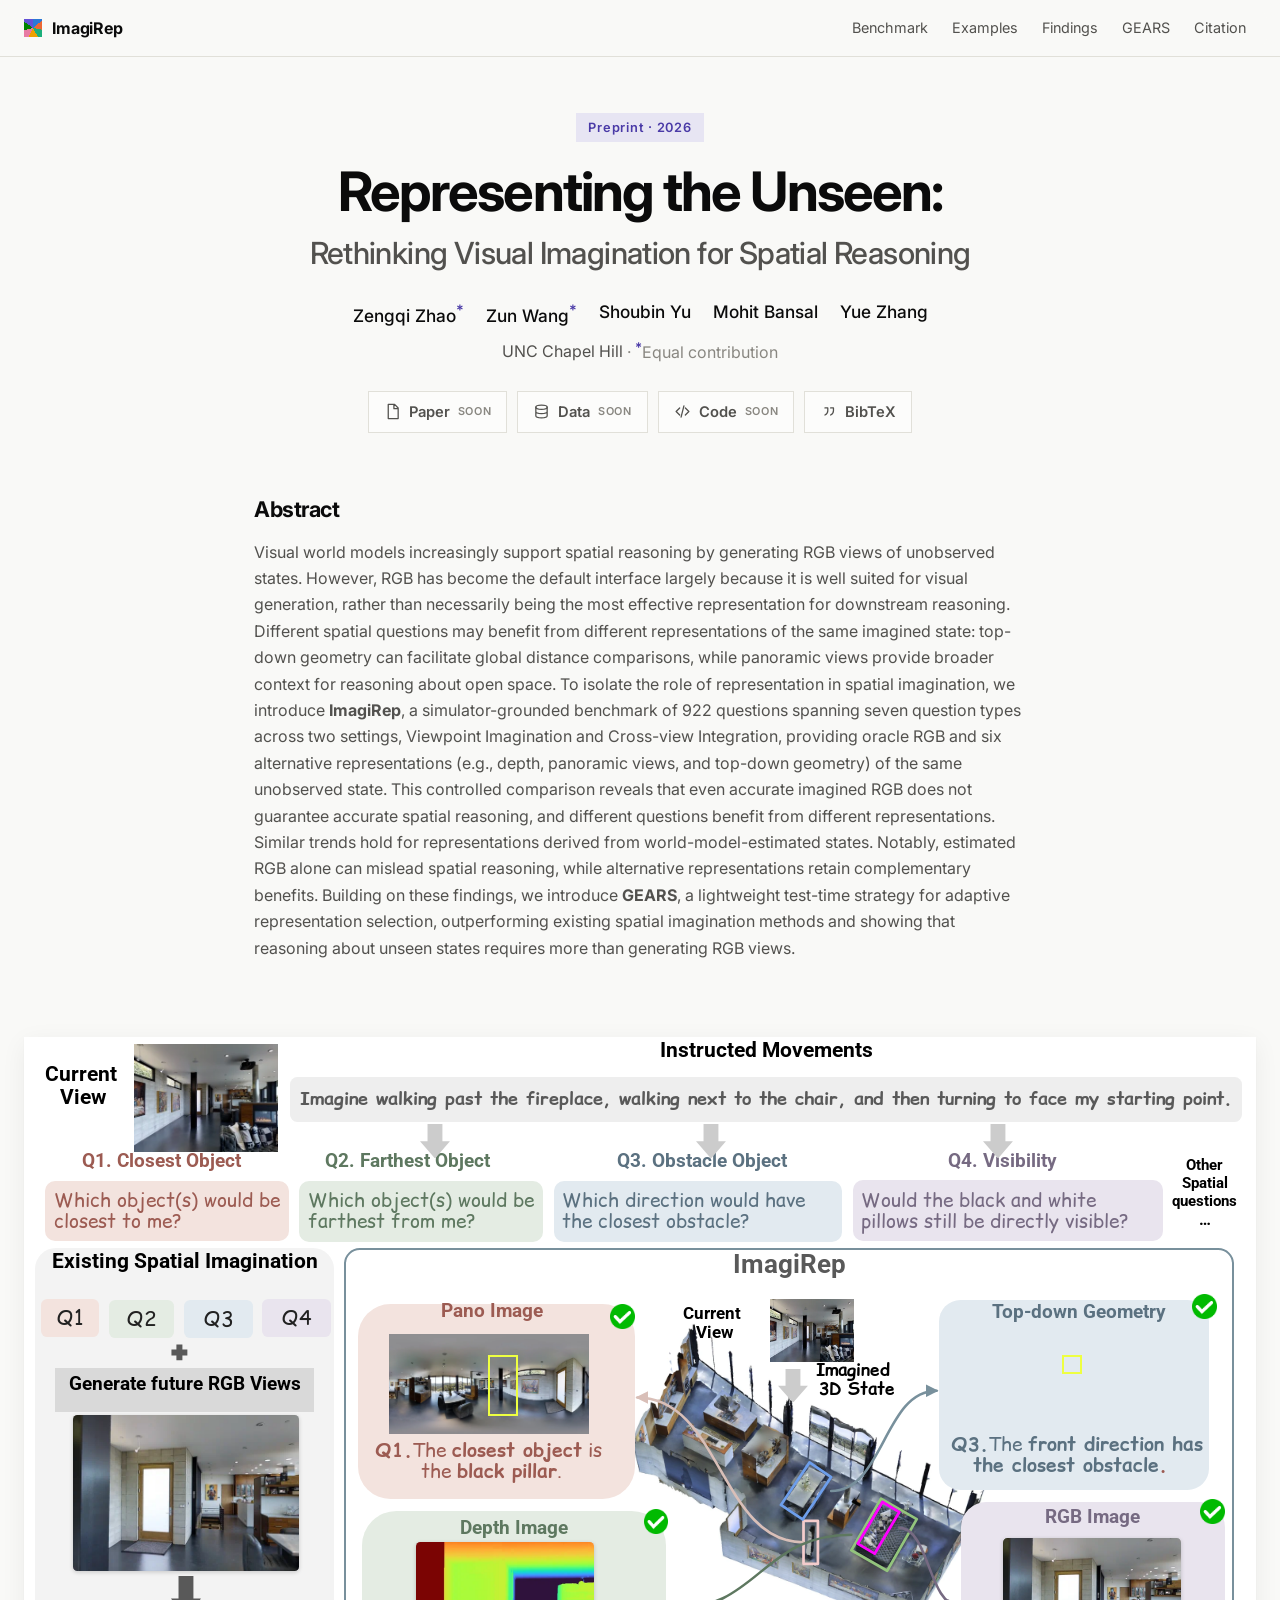
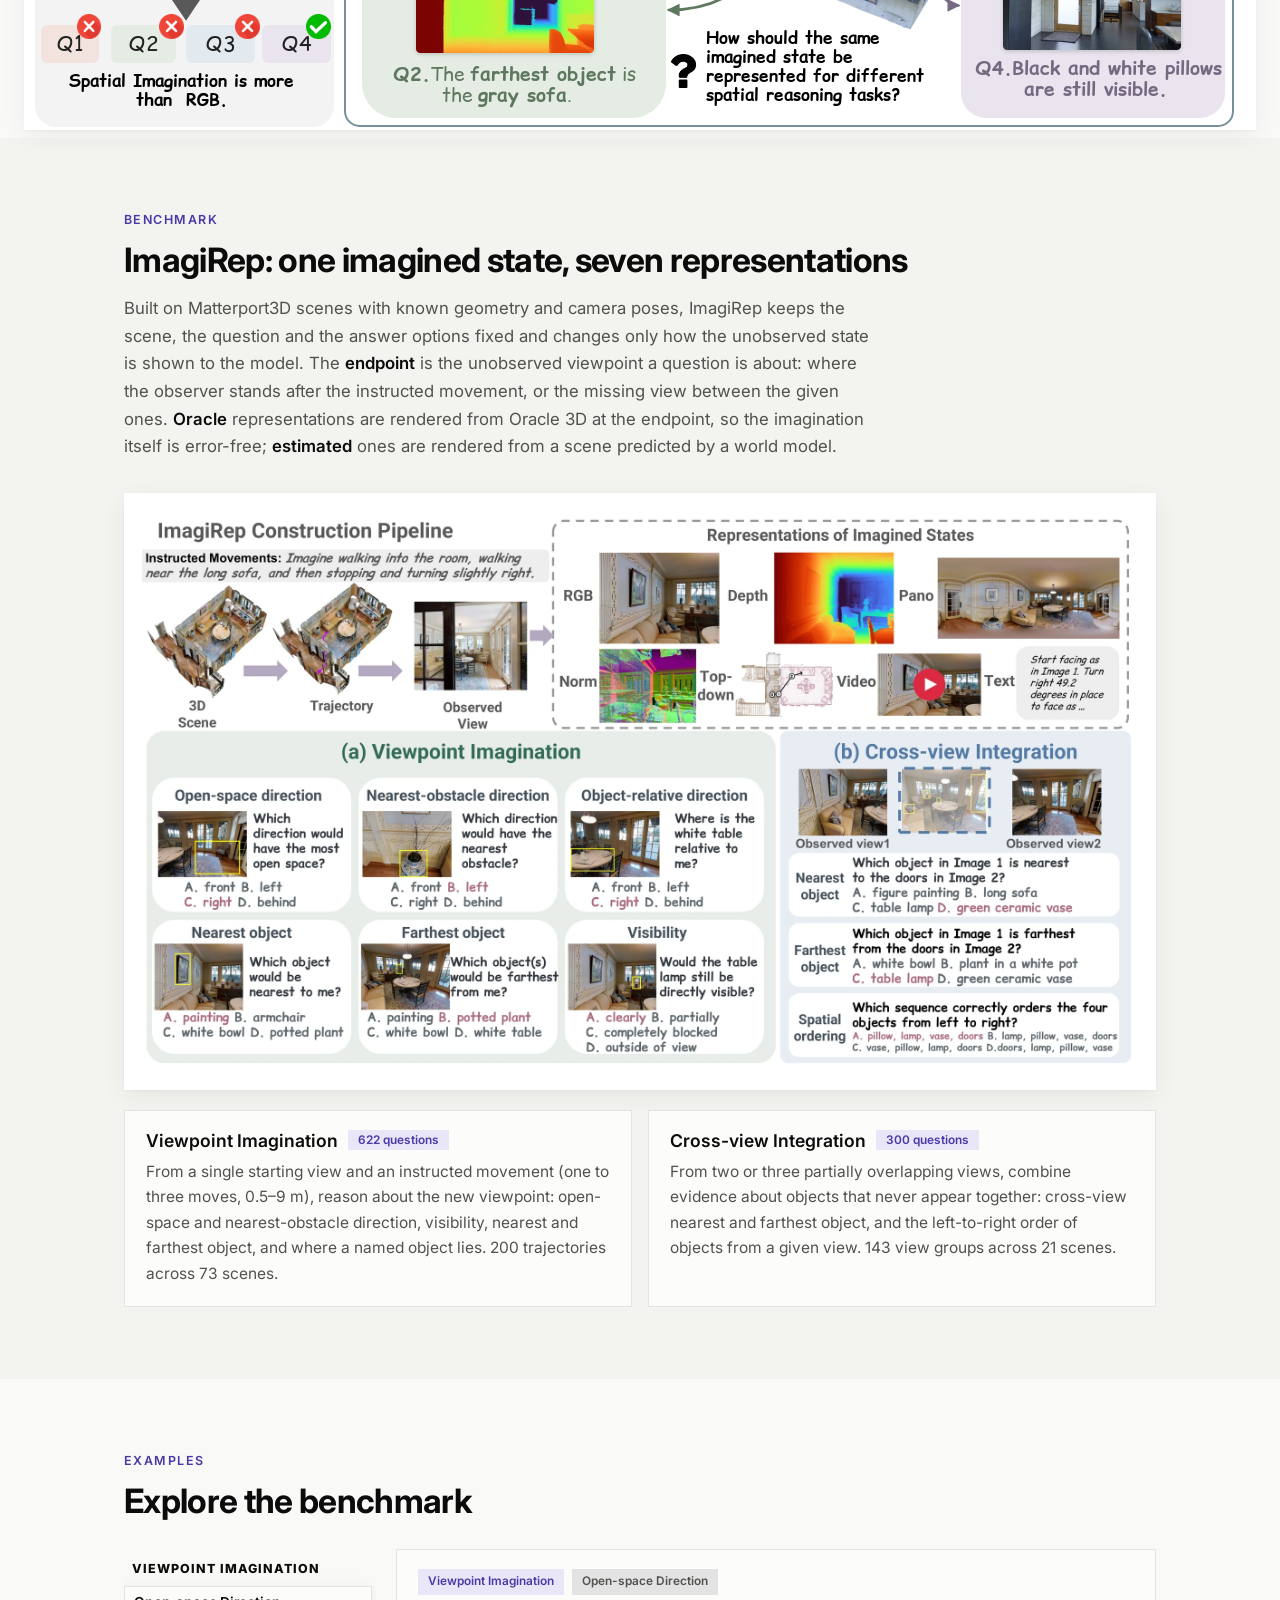
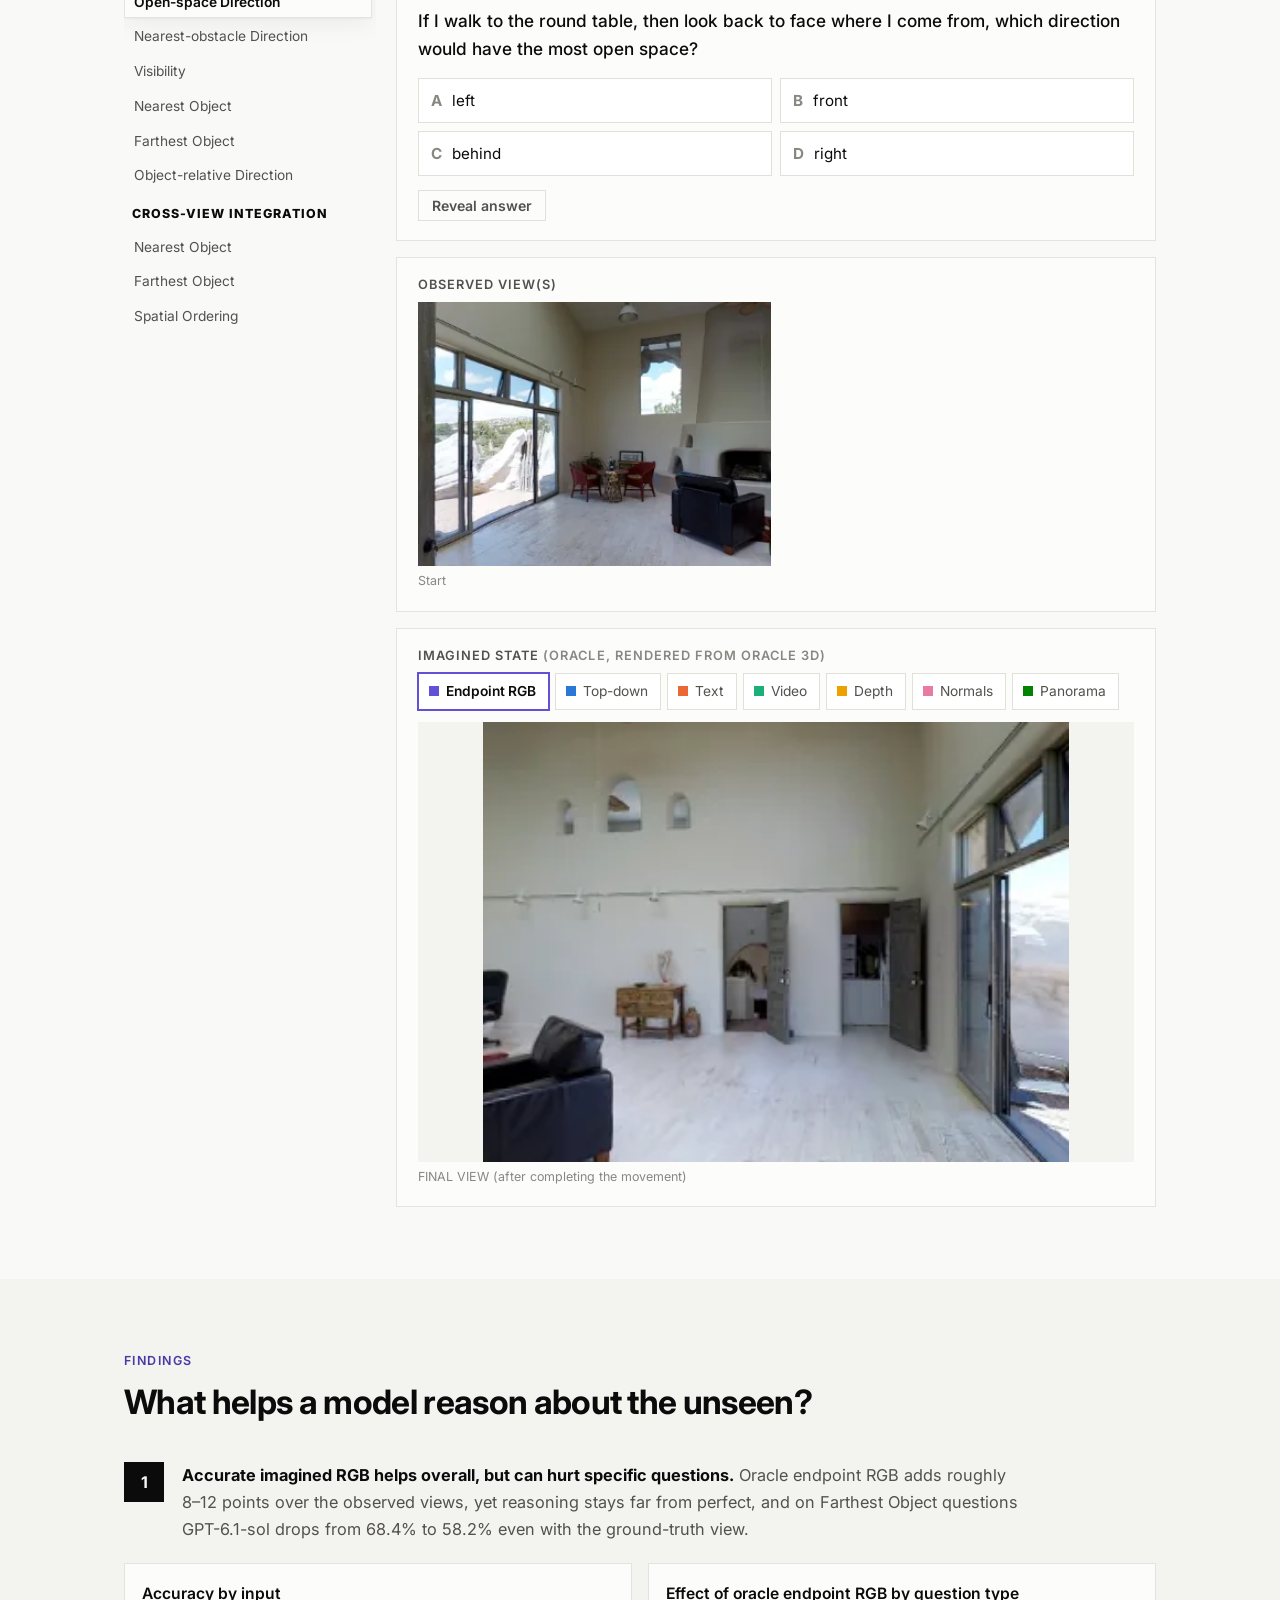
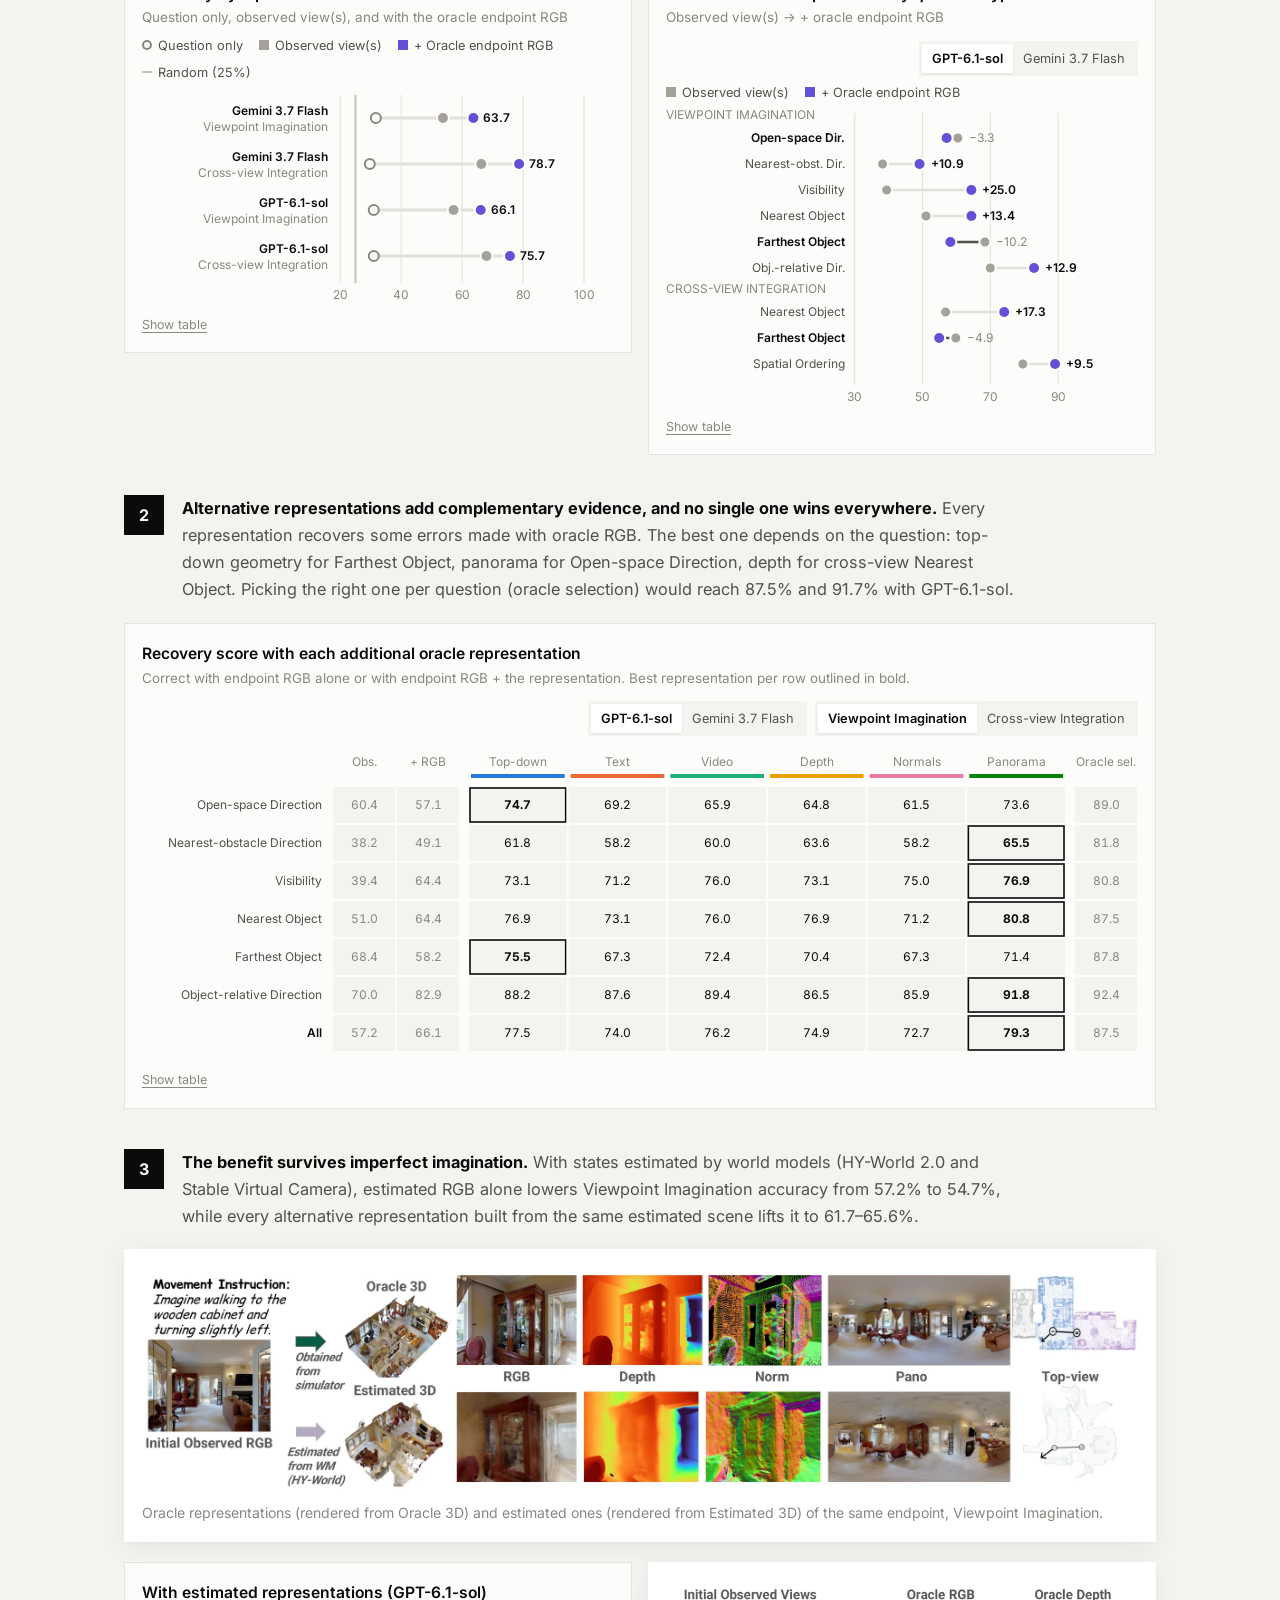
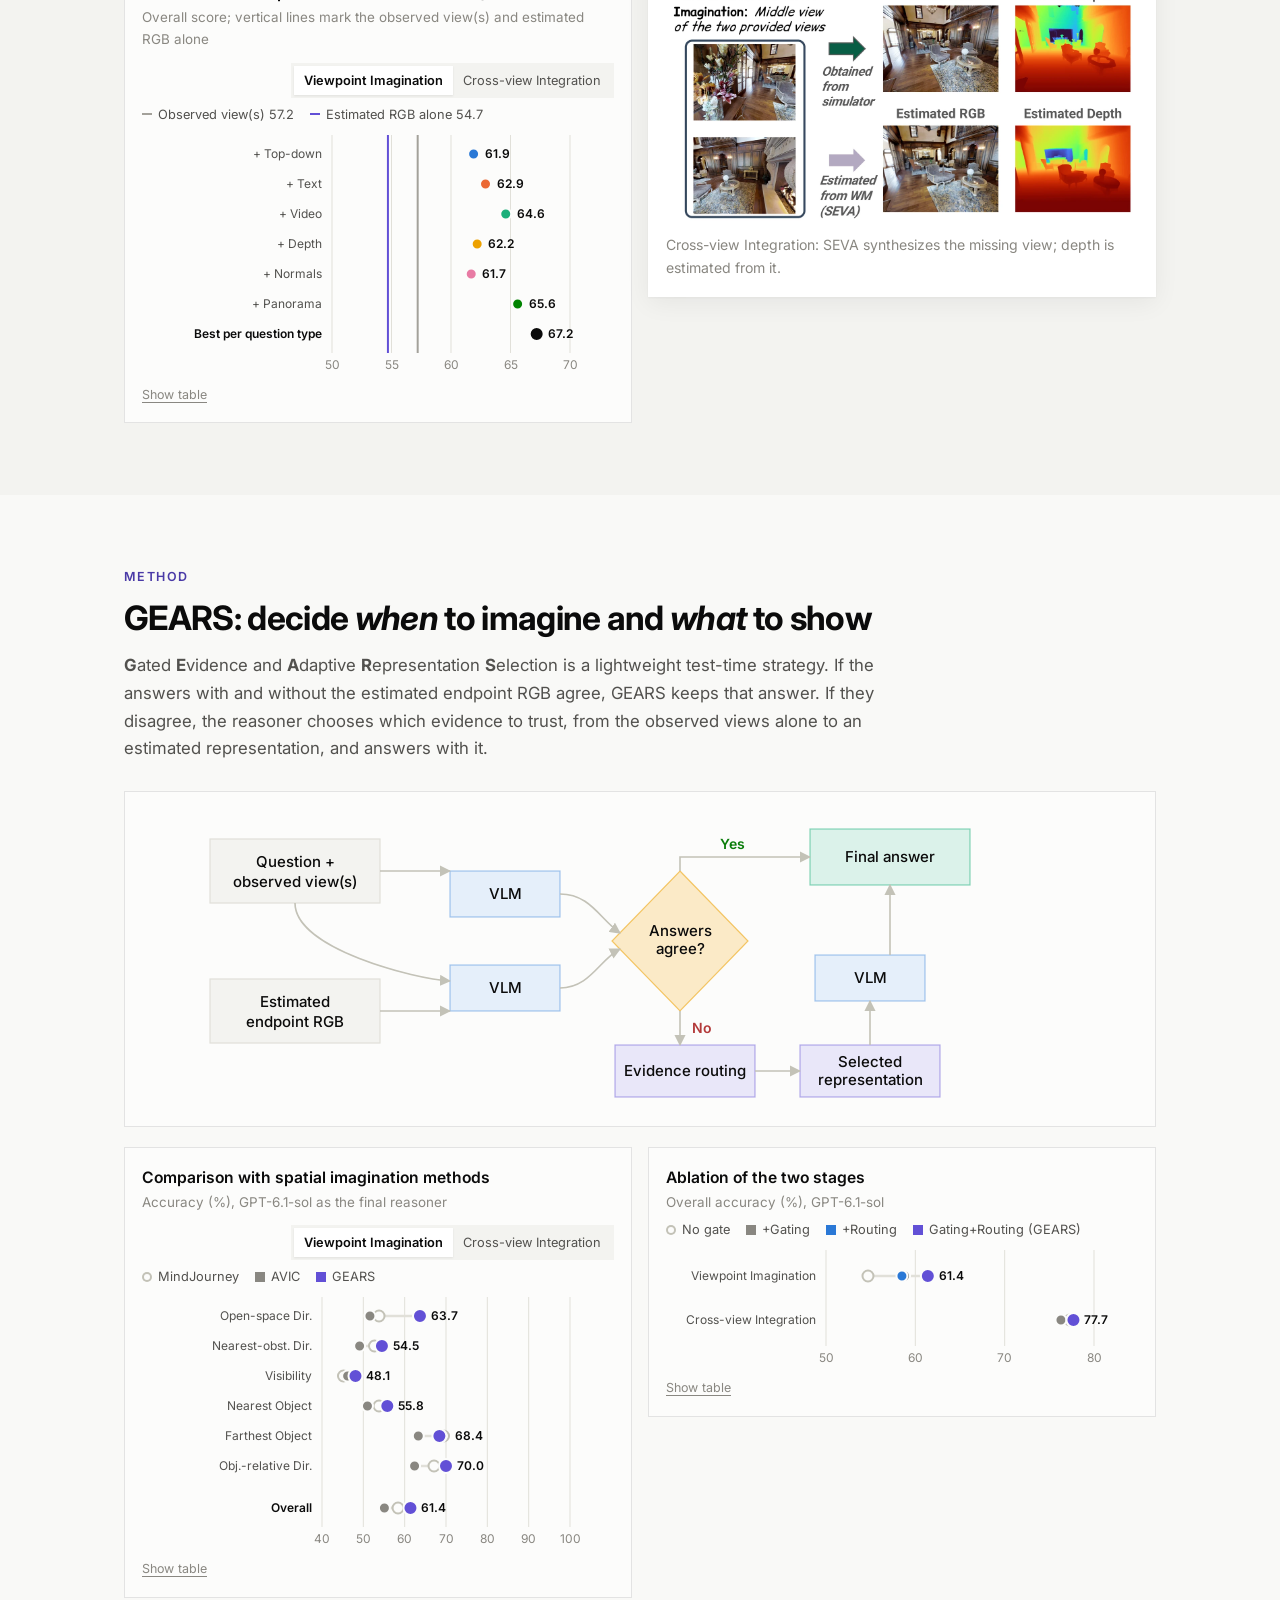
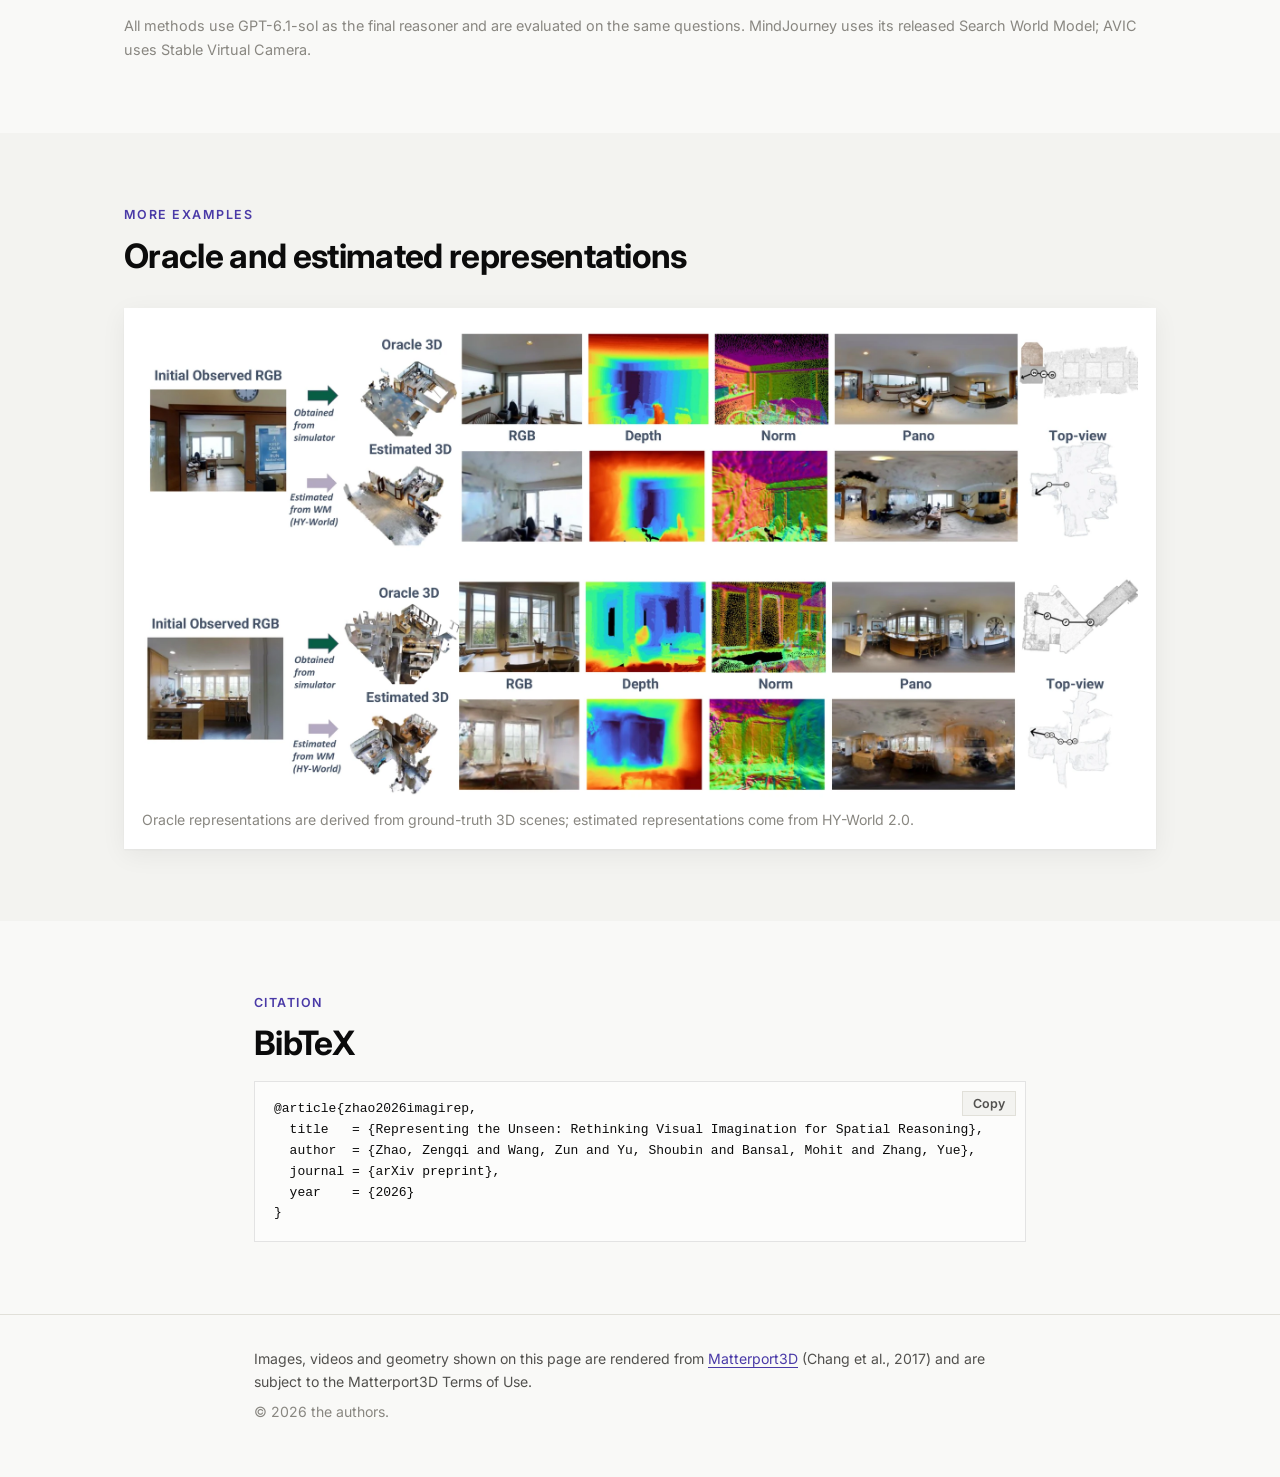
==== index.html @ 2d0918a1 "Abstract first, then the teaser; explorer cycles representations and drops ids, prompt notes and int" ====
<!doctype html>
<html lang="en">
<head>
<meta charset="utf-8">
<meta name="viewport" content="width=device-width, initial-scale=1">
<title>ImagiRep: Representing the Unseen</title>
<meta name="description" content="Representing the Unseen: Rethinking Visual Imagination for Spatial Reasoning. ImagiRep is a controlled benchmark of 922 spatial questions with oracle RGB and six alternative representations of the same unobserved state; GEARS selects imagined evidence at test time.">
<meta property="og:title" content="Representing the Unseen: Rethinking Visual Imagination for Spatial Reasoning">
<meta property="og:description" content="Which representation of an imagined state helps spatial reasoning? ImagiRep benchmark and the GEARS test-time strategy.">
<meta property="og:image" content="https://imagirep.github.io/static/fig/og.jpg">
<meta property="og:url" content="https://imagirep.github.io/">
<meta name="twitter:card" content="summary_large_image">
<link rel="icon" href="static/img/favicon.svg" type="image/svg+xml">
<link rel="preconnect" href="https://fonts.googleapis.com">
<link rel="preconnect" href="https://fonts.gstatic.com" crossorigin>
<link href="https://fonts.googleapis.com/css2?family=Inter:wght@400;500;600;700&family=Roboto:wght@400;500;700&family=Comic+Relief:wght@400;700&display=swap" rel="stylesheet">
<link rel="stylesheet" href="static/css/style.css?v=7b9fe1db">
</head>
<body>
<a class="skip" href="#main">Skip to content</a>

<header class="topbar">
  <div class="topbar-inner">
    <a class="brand" href="#top"><span class="brand-mark" aria-hidden="true"></span>ImagiRep</a>
    <nav class="toc" aria-label="Sections">
      <a href="#benchmark">Benchmark</a>
      <a href="#explorer">Examples</a>
      <a href="#findings">Findings</a>
      <a href="#gears">GEARS</a>
      <a href="#citation">Citation</a>
    </nav>
  </div>
</header>

<main id="main">
<section class="hero" id="top">
  <div class="wrap">
    <p class="venue">Preprint &middot; 2026</p>
    <h1>Representing the Unseen:<br><span>Rethinking Visual Imagination for Spatial Reasoning</span></h1>
    <p class="authors">
      <span>Zengqi Zhao<sup>*</sup></span><span>Zun Wang<sup>*</sup></span><span>Shoubin Yu</span><span>Mohit Bansal</span><span>Yue Zhang</span>
    </p>
    <p class="affil">UNC Chapel Hill <span class="muted">&middot; <sup>*</sup>Equal contribution</span></p>
    <div class="links">
      <a class="btn" href="#" aria-disabled="true" data-soon><svg viewBox="0 0 24 24" aria-hidden="true"><path d="M6 2h9l5 5v15H6z M14 2v6h6"/></svg>Paper<span class="soon">soon</span></a>
      <a class="btn" href="#" aria-disabled="true" data-soon><svg viewBox="0 0 24 24" aria-hidden="true"><ellipse cx="12" cy="6" rx="8" ry="3"/><path d="M4 6v12c0 1.7 3.6 3 8 3s8-1.3 8-3V6 M4 12c0 1.7 3.6 3 8 3s8-1.3 8-3"/></svg>Data<span class="soon">soon</span></a>
      <a class="btn" href="#" aria-disabled="true" data-soon><svg viewBox="0 0 24 24" aria-hidden="true"><path d="m8 7-5 5 5 5 M16 7l5 5-5 5 M14 4l-4 16"/></svg>Code<span class="soon">soon</span></a>
      <a class="btn" href="#citation"><svg viewBox="0 0 24 24" aria-hidden="true"><path d="M7 7h4v4c0 3-2 5-4 6 M15 7h4v4c0 3-2 5-4 6"/></svg>BibTeX</a>
    </div>
  </div>
</section>

<section class="abstract" aria-labelledby="abs-h">
  <div class="wrap narrow">
    <h2 id="abs-h">Abstract</h2>
    <p>Visual world models increasingly support spatial reasoning by generating RGB views of unobserved states. However, RGB has become
      the default interface largely because it is well suited for visual generation, rather than necessarily being the most effective
      representation for downstream reasoning. Different spatial questions may benefit from different representations of the same
      imagined state: top-down geometry can facilitate global distance comparisons, while panoramic views provide broader context for
      reasoning about open space. To isolate the role of representation in spatial imagination, we introduce <strong>ImagiRep</strong>,
      a simulator-grounded benchmark of 922 questions spanning seven question types across two settings, Viewpoint Imagination and
      Cross-view Integration, providing oracle RGB and six alternative representations (e.g., depth, panoramic views, and top-down
      geometry) of the same unobserved state. This controlled comparison reveals that even accurate imagined RGB does not guarantee
      accurate spatial reasoning, and different questions benefit from different representations. Similar trends hold for
      representations derived from world-model-estimated states. Notably, estimated RGB alone can mislead spatial reasoning, while
      alternative representations retain complementary benefits. Building on these findings, we introduce <strong>GEARS</strong>, a
      lightweight test-time strategy for adaptive representation selection, outperforming existing spatial imagination methods and
      showing that reasoning about unseen states requires more than generating RGB views.</p>
  </div>
</section>

<section class="teaser-sec" aria-label="Overview figure">
  <div class="wrap wide teaser-wrap">
    <div class="teaser" id="teaser" role="img" aria-label="Teaser: the same imagined 3D state, shown through different representations, answers different spatial questions; generating future RGB views alone does not.">
<div class="tz tz-54" data-step="7" style="left:26.0045%;top:30.4997%;width:72.2408%;height:69.0055%;border-radius:calc(var(--u)*9.23);border:calc(var(--u)*1.50) solid #78909C;"></div>
<div class="tz tz-scene" data-step="7.2" style="left:44.2215%;top:33.5269%;width:35.4094%;height:58.3719%"><img class="tz-scene-still" src="static/teaser/scene_canonical.webp?v=20664ce5" alt="Imagined 3D state of the scene"></div>
<div class="tz tz-55" data-step="3" data-q="q1" style="left:1.7313%;top:20.7255%;width:19.7703%;height:8.7139%;border-radius:calc(var(--u)*5.88);background:#F3E3DE;justify-content:center;"><div class="tz-txt"><p style="text-align:left"><span style="font-size:calc(var(--u)*11);color:#9C5B52;font-family:var(--tz-hand)">Which object(s) would be closest to me?</span></p></div></div>
<div class="tz tz-56" data-step="3" data-q="q4" style="left:67.2625%;top:20.6931%;width:25.1542%;height:8.7139%;border-radius:calc(var(--u)*5.88);background:#E9E4EE;justify-content:center;"><div class="tz-txt"><p style="text-align:left"><span style="font-size:calc(var(--u)*11);color:#766A82;font-family:var(--tz-hand)">Would the black and white pillows still be directly visible?</span></p></div></div>
<div class="tz tz-57" data-step="3" data-q="q2" style="left:22.3426%;top:20.8130%;width:19.7999%;height:8.7139%;border-radius:calc(var(--u)*5.88);background:#E4ECE3;justify-content:center;"><div class="tz-txt"><p style="text-align:left"><span style="font-size:calc(var(--u)*11);color:#5E7860;font-family:var(--tz-hand)">Which object(s) would be farthest from me?</span></p></div></div>
<div class="tz tz-58" data-step="3" data-q="q3" style="left:42.9833%;top:20.8129%;width:23.4383%;height:8.7139%;border-radius:calc(var(--u)*5.88);background:#E2EAF0;justify-content:center;"><div class="tz-txt"><p style="text-align:left"><span style="font-size:calc(var(--u)*11);color:#5B7180;font-family:var(--tz-hand)">Which direction would have the closest obstacle?</span></p></div></div>
<div class="tz tz-59" data-step="4" style="left:0.9162%;top:30.5055%;width:24.2552%;height:69.0055%;border-radius:calc(var(--u)*12.25);background:#F3F3F3;"></div>
<img class="tz tz-60" data-step="1" style="left:8.3112%;top:0.9537%;width:12.9473%;height:15.5743%;" src="static/teaser/60.webp?v=05ad4b64" alt="current view" decoding="async">
<div class="tz tz-61" data-step="4" data-q="q1" style="left:1.3626%;top:37.7853%;width:4.7408%;height:5.4885%;border-radius:calc(var(--u)*3.70);background:#F3E3DE;justify-content:center;"><div class="tz-txt"><p style="text-align:center"><span style="font-size:calc(var(--u)*12);font-family:var(--tz-hand)">Q1</span></p></div></div>
<div class="tz tz-62" data-step="4" data-q="q2" style="left:6.8913%;top:37.8957%;width:5.2887%;height:5.4885%;border-radius:calc(var(--u)*3.70);background:#E4ECE3;justify-content:center;"><div class="tz-txt"><p style="text-align:center"><span style="font-size:calc(var(--u)*12);font-family:var(--tz-hand)">Q2</span></p></div></div>
<div class="tz tz-63" data-step="4" data-q="q3" style="left:12.9679%;top:37.8957%;width:5.5906%;height:5.4885%;border-radius:calc(var(--u)*3.70);background:#E2EAF0;justify-content:center;"><div class="tz-txt"><p style="text-align:center"><span style="font-size:calc(var(--u)*12);font-family:var(--tz-hand)">Q3</span></p></div></div>
<div class="tz tz-64" data-step="4" data-q="q4" style="left:19.3464%;top:37.7853%;width:5.5906%;height:5.4885%;border-radius:calc(var(--u)*3.70);background:#E9E4EE;justify-content:center;"><div class="tz-txt"><p style="text-align:center"><span style="font-size:calc(var(--u)*12);font-family:var(--tz-hand)">Q4</span></p></div></div>
<div class="tz tz-66" data-step="8.0" data-q="q1" style="left:27.0746%;top:38.5246%;width:22.4967%;height:28.1132%;border-radius:calc(var(--u)*18.98);background:#F3E3DE;"></div>
<div class="tz tz-68" data-step="8.3" data-q="q3" style="left:74.2840%;top:37.8959%;width:21.9291%;height:27.4132%;border-radius:calc(var(--u)*12.52);background:#E2EAF0;"></div>
<div class="tz tz-69" data-step="8.6" data-q="q2" style="left:27.4426%;top:68.3711%;width:24.6818%;height:29.8279%;border-radius:calc(var(--u)*20.13);background:#E4ECE3;"></div>
<div class="tz tz-70" data-step="8.9" data-q="q4" style="left:76.0518%;top:67.0934%;width:21.3976%;height:31.1053%;border-radius:calc(var(--u)*14.77);background:#E9E4EE;"></div>
<img class="tz tz-71" data-step="8.0" data-q="q1" style="left:29.6356%;top:42.8436%;width:16.2008%;height:14.4007%;" src="static/teaser/71.webp?v=da2d40f0" alt="" decoding="async">
<div class="tz tz-72" data-step="1" style="left:0.2483%;top:2.8374%;width:9.1142%;height:9.5421%;justify-content:flex-start;"><div class="tz-txt"><p style="text-align:center"><span style="font-size:calc(var(--u)*12);font-weight:700;color:#000000;font-family:var(--tz-sans)">Current </span></p><p style="text-align:center"><span style="font-size:calc(var(--u)*12);font-weight:700;color:#000000;font-family:var(--tz-sans)">View</span></p></div></div>
<div class="tz tz-73" data-step="3" data-q="q1" style="left:1.5950%;top:15.6222%;width:19.1929%;height:4.8586%;justify-content:flex-start;"><div class="tz-txt"><p style="text-align:center"><span style="font-size:calc(var(--u)*11);font-weight:700;color:#9C5B52;font-family:var(--tz-sans)">Q1. Closest Object</span></p></div></div>
<div class="tz tz-74" data-step="3" data-q="q2" style="left:21.5014%;top:15.6222%;width:19.1929%;height:4.8586%;justify-content:flex-start;"><div class="tz-txt"><p style="text-align:center"><span style="font-size:calc(var(--u)*11);font-weight:700;color:#5E7860;font-family:var(--tz-sans)">Q2. Farthest Object</span></p></div></div>
<div class="tz tz-75" data-step="3" data-q="q3" style="left:45.4019%;top:15.6222%;width:19.1929%;height:4.8586%;justify-content:flex-start;"><div class="tz-txt"><p style="text-align:center"><span style="font-size:calc(var(--u)*11);font-weight:700;color:#5B7180;font-family:var(--tz-sans)">Q3. Obstacle Object</span></p></div></div>
<div class="tz tz-76" data-step="3" data-q="q4" style="left:69.8179%;top:15.6222%;width:19.1929%;height:4.8586%;justify-content:flex-start;"><div class="tz-txt"><p style="text-align:center"><span style="font-size:calc(var(--u)*11);font-weight:700;color:#766A82;font-family:var(--tz-sans)">Q4. Visibility</span></p></div></div>
<div class="tz tz-77" data-step="4" style="left:-0.2600%;top:29.8965%;width:26.6076%;height:9.5421%;justify-content:flex-start;"><div class="tz-txt"><p style="text-align:center"><span style="font-size:calc(var(--u)*12);font-weight:700;color:#000000;font-family:var(--tz-sans)">Existing Spatial Imagination</span></p></div></div>
<div class="tz tz-78" data-step="2" style="left:21.5907%;top:5.7796%;width:77.2867%;height:6.4509%;border-radius:calc(var(--u)*4.35);background:#EEEEEE;justify-content:center;"><div class="tz-txt"><p style="text-align:center"><span style="font-size:calc(var(--u)*10.3);font-weight:700;color:#595959;font-family:var(--tz-hand)">Imagine walking past the fireplace, walking next to the chair, and then turning to face my starting point.</span></p></div></div>
<div class="tz tz-79" data-step="8.0" data-q="q1" style="left:27.0079%;top:57.2447%;width:21.9291%;height:8.3990%;justify-content:flex-start;"><div class="tz-txt"><p style="text-align:center"><span style="font-size:calc(var(--u)*11);font-weight:700;color:#9C5B52;font-family:var(--tz-hand)">Q1.</span><span style="font-size:calc(var(--u)*11);color:#9C5B52;font-family:var(--tz-hand)">The </span><span style="font-size:calc(var(--u)*11);font-weight:700;color:#9C5B52;font-family:var(--tz-hand)">closest object</span><span style="font-size:calc(var(--u)*11);color:#9C5B52;font-family:var(--tz-hand)"> is </span></p><p style="text-align:center"><span style="font-size:calc(var(--u)*11);color:#9C5B52;font-family:var(--tz-hand)">the </span><span style="font-size:calc(var(--u)*11);font-weight:700;color:#9C5B52;font-family:var(--tz-hand)">black pillar</span><span style="font-size:calc(var(--u)*11);color:#9C5B52;font-family:var(--tz-hand)">.</span></p></div></div>
<div class="tz tz-80" data-step="8.3" data-q="q3" style="left:76.8488%;top:37.3795%;width:17.6148%;height:4.8586%;justify-content:flex-start;"><div class="tz-txt"><p style="text-align:center"><span style="font-size:calc(var(--u)*11);font-weight:700;color:#5B7180;font-family:var(--tz-sans)">Top-down Geometry</span></p></div></div>
<img class="tz tz-81" data-step="7.2" style="left:59.2285%;top:37.8467%;width:9.4521%;height:9.0864%;" src="static/teaser/81.webp?v=05ad4b64" alt="current view" decoding="async">
<div class="tz tz-82" data-step="7.2" style="left:61.1819%;top:47.8434%;width:2.4311%;height:4.8586%;"><svg viewBox="0 0 17.5 19.7" preserveAspectRatio="none"><path d="M4.4,0 H13.1 V9.8 H17.5 L8.8,19.7 L0,9.8 H4.4 Z" fill="#CCCCCC"/></svg></div>
<div class="tz tz-83" data-step="7.2" style="left:62.1877%;top:45.8500%;width:10.8005%;height:9.5421%;justify-content:flex-start;"><div class="tz-txt"><p style="text-align:center"><span style="font-size:calc(var(--u)*10);font-weight:700;color:#000000;font-family:var(--tz-hand)">Imagined </span></p><p style="text-align:center"><span style="font-size:calc(var(--u)*10);font-weight:700;color:#000000;font-family:var(--tz-hand)">3D State</span></p></div></div>
<div class="tz tz-85" data-step="4" style="left:2.5566%;top:47.7289%;width:20.9744%;height:6.4509%;background:#D9D9D9;justify-content:flex-start;"><div class="tz-txt"><p style="text-align:center"><span style="font-size:calc(var(--u)*11);font-weight:700;color:#000000;font-family:var(--tz-sans)">Generate future RGB Views</span></p></div></div>
<div class="tz tz-98" data-step="8.0" data-q="q1" style="left:28.3760%;top:37.2520%;width:19.1929%;height:4.8586%;justify-content:flex-start;"><div class="tz-txt"><p style="text-align:center"><span style="font-size:calc(var(--u)*11);font-weight:700;color:#9C5B52;font-family:var(--tz-sans)">Pano Image</span></p></div></div>
<div class="tz tz-99" data-step="2" style="left:49.2695%;top:-0.5449%;width:21.9291%;height:7.0691%;justify-content:flex-start;"><div class="tz-txt"><p style="text-align:center"><span style="font-size:calc(var(--u)*12);font-weight:700;color:#000000;font-family:var(--tz-sans)">Instructed Movements</span></p></div></div>
<div class="tz tz-100" data-step="8.0" data-q="q1" style="left:37.6676%;top:45.9254%;width:2.4311%;height:8.7606%;border:calc(var(--u)*1.50) solid #EEFF41;"></div>
<div class="tz tz-101" data-step="8.6" data-q="q2" style="left:30.1870%;top:68.5843%;width:19.1929%;height:4.8586%;justify-content:flex-start;"><div class="tz-txt"><p style="text-align:center"><span style="font-size:calc(var(--u)*11);font-weight:700;color:#5E7860;font-family:var(--tz-sans)">Depth Image</span></p></div></div>
<div class="tz tz-102" data-step="7.2" style="left:51.4745%;top:37.6189%;width:9.1142%;height:9.5421%;justify-content:flex-start;"><div class="tz-txt"><p style="text-align:center"><span style="font-size:calc(var(--u)*10);font-weight:700;color:#000000;font-family:var(--tz-sans)">Current </span></p><p style="text-align:center"><span style="font-size:calc(var(--u)*10);font-weight:700;color:#000000;font-family:var(--tz-sans)">View</span></p></div></div>
<div class="tz tz-103" data-step="9.4" style="left:54.6543%;top:84.4751%;width:21.3976%;height:11.9102%;justify-content:flex-start;"><div class="tz-txt"><p style="text-align:left"><span style="font-size:calc(var(--u)*10);font-weight:700;color:#000000;font-family:var(--tz-hand)">How should the same imagined state be represented for different spatial reasoning tasks?</span></p></div></div>
<div class="tz tz-104" data-step="8.6" data-q="q2" style="left:28.8189%;top:89.5514%;width:21.9291%;height:9.5421%;justify-content:flex-start;"><div class="tz-txt"><p style="text-align:center"><span style="font-size:calc(var(--u)*11);font-weight:700;color:#5E7860;font-family:var(--tz-hand)">Q2.</span><span style="font-size:calc(var(--u)*11);color:#5E7860;font-family:var(--tz-hand)">The </span><span style="font-size:calc(var(--u)*11);font-weight:700;color:#5E7860;font-family:var(--tz-hand)">farthest object</span><span style="font-size:calc(var(--u)*11);color:#5E7860;font-family:var(--tz-hand)"> is the </span><span style="font-size:calc(var(--u)*11);font-weight:700;color:#5E7860;font-family:var(--tz-hand)">gray sofa</span><span style="font-size:calc(var(--u)*11);color:#5E7860;font-family:var(--tz-hand)">.</span><span style="font-size:calc(var(--u)*11);font-weight:700;color:#5B7180;font-family:var(--tz-hand)"> </span><span style="font-size:calc(var(--u)*11);color:#5B7180;font-family:var(--tz-hand)"> </span></p></div></div>
<div class="tz tz-105" data-step="8.3" data-q="q3" style="left:74.5269%;top:56.3660%;width:21.9291%;height:9.5421%;justify-content:flex-start;"><div class="tz-txt"><p style="text-align:center"><span style="font-size:calc(var(--u)*11);font-weight:700;color:#5B7180;font-family:var(--tz-hand)">Q3.</span><span style="font-size:calc(var(--u)*11);color:#5B7180;font-family:var(--tz-hand)">The </span><span style="font-size:calc(var(--u)*11);font-weight:700;color:#5B7180;font-family:var(--tz-hand)">front direction has the closest obstacle</span><span style="font-size:calc(var(--u)*11);font-weight:700;color:#9C5B52;font-family:var(--tz-hand)">.</span><span style="font-size:calc(var(--u)*11);font-weight:700;color:#9C5B52;font-family:var(--tz-hand)"> </span><span style="font-size:calc(var(--u)*11);color:#9C5B52;font-family:var(--tz-hand)"> </span></p></div></div>
<div class="tz tz-106" data-step="8.3" data-q="q3" style="left:79.3310%;top:43.1423%;width:11.7936%;height:13.6400%;overflow:hidden"><img src="static/teaser/106.webp?v=c0b9141c" alt="" decoding="async" style="position:absolute;width:118.040%;height:181.459%;left:-8.040%;top:-9.029%;max-width:none"></div>
<div class="tz tz-109" data-step="8.9" data-q="q4" style="left:76.2176%;top:88.6592%;width:21.9291%;height:9.5421%;justify-content:flex-start;"><div class="tz-txt"><p style="text-align:center"><span style="font-size:calc(var(--u)*11);font-weight:700;color:#766A82;font-family:var(--tz-hand)">Q4.Black and white pillows are still visible.</span><span style="font-size:calc(var(--u)*11);color:#9C5B52;font-family:var(--tz-hand)"> </span></p></div></div>
<div class="tz tz-113" data-step="8.9" data-q="q4" style="left:77.1541%;top:66.9587%;width:19.1929%;height:4.8586%;justify-content:flex-start;"><div class="tz-txt"><p style="text-align:center"><span style="font-size:calc(var(--u)*11);font-weight:700;color:#766A82;font-family:var(--tz-sans)">RGB Image</span></p></div></div>
<div class="tz tz-clip" data-step="8.6" data-q="q2" style="left:31.8056%;top:72.8395%;width:14.4444%;height:16.0494%"><img src="static/teaser/clip_depth.webp?v=471c472d" alt="Depth along the trajectory; the grey sofa is boxed at the end" decoding="async"></div>
<div class="tz tz-115" data-step="8.3" data-q="q3" style="left:84.2149%;top:45.8332%;width:1.6667%;height:2.8638%;border:calc(var(--u)*1.50) solid #EEFF41;"></div>
<div class="tz tz-clip" data-step="8.9" data-q="q4" style="left:79.4444%;top:72.3457%;width:14.4444%;height:16.0494%"><img src="static/teaser/clip_rgb.webp?v=b432b7a5" alt="RGB along the trajectory; the pillows are boxed at the end" decoding="async"></div>
<img class="tz tz-117" data-step="9.4" style="left:52.1243%;top:88.9959%;width:2.8018%;height:4.9810%;" src="static/teaser/117.webp?v=7de7def4" alt="" decoding="async">
<div class="tz tz-118" data-step="6.7" style="left:2.2833%;top:90.6746%;width:20.9744%;height:11.9102%;justify-content:flex-start;"><div class="tz-txt"><p style="text-align:center"><span style="font-size:calc(var(--u)*10);font-weight:700;color:#000000;font-family:var(--tz-hand)">Spatial Imagination is more than  RGB.</span></p></div></div>
<div class="tz tz-clip" data-step="5" style="left:3.9583%;top:54.5679%;width:18.3333%;height:22.4691%"><img src="static/teaser/clip_rgb.webp?v=b432b7a5" alt="Generated future RGB views along the trajectory" decoding="async"></div>
<div class="tz tz-121" data-step="4" style="left:11.6243%;top:43.7883%;width:2.0013%;height:3.5579%;"><svg viewBox="0 0 14.4 14.4"><path d="M5.5,2.6 h3.5 v2.9 h2.9 v3.5 h-2.9 v2.9 h-3.5 v-2.9 h-2.9 v-3.5 h2.9 Z" fill="#595959"/></svg></div>
<div class="tz tz-122" data-step="6.2" data-q="q1" style="left:1.3626%;top:84.7922%;width:4.7408%;height:5.4885%;border-radius:calc(var(--u)*3.70);background:#F3E3DE;justify-content:center;"><div class="tz-txt"><p style="text-align:center"><span style="font-size:calc(var(--u)*12);font-family:var(--tz-hand)">Q1</span></p></div></div>
<div class="tz tz-123" data-step="6.3" data-q="q2" style="left:7.0789%;top:84.7922%;width:5.2887%;height:5.4885%;border-radius:calc(var(--u)*3.70);background:#E4ECE3;justify-content:center;"><div class="tz-txt"><p style="text-align:center"><span style="font-size:calc(var(--u)*12);font-family:var(--tz-hand)">Q2</span></p></div></div>
<div class="tz tz-124" data-step="6.4" data-q="q3" style="left:13.1555%;top:84.7922%;width:5.5906%;height:5.4885%;border-radius:calc(var(--u)*3.70);background:#E2EAF0;justify-content:center;"><div class="tz-txt"><p style="text-align:center"><span style="font-size:calc(var(--u)*12);font-family:var(--tz-hand)">Q3</span></p></div></div>
<div class="tz tz-125" data-step="6.5" data-q="q4" style="left:19.3464%;top:84.7922%;width:5.5906%;height:5.4885%;border-radius:calc(var(--u)*3.70);background:#E9E4EE;justify-content:center;"><div class="tz-txt"><p style="text-align:center"><span style="font-size:calc(var(--u)*12);font-family:var(--tz-hand)">Q4</span></p></div></div>
<img class="tz tz-126" data-step="6.2" data-q="q1" style="left:4.2914%;top:83.2725%;width:2.0000%;height:3.5556%;" src="static/teaser/126.webp?v=610a6655" alt="" decoding="async">
<img class="tz tz-127" data-step="6.3" data-q="q2" style="left:10.9840%;top:83.2725%;width:2.0000%;height:3.5556%;" src="static/teaser/127.webp?v=610a6655" alt="" decoding="async">
<img class="tz tz-128" data-step="6.4" data-q="q3" style="left:17.1632%;top:83.2725%;width:2.0000%;height:3.5556%;" src="static/teaser/128.webp?v=610a6655" alt="" decoding="async">
<img class="tz tz-129" data-step="6.5" data-q="q4" style="left:22.9124%;top:83.2725%;width:2.0000%;height:3.5556%;" src="static/teaser/129.webp?v=2dc34a20" alt="" decoding="async">
<div class="tz tz-130" data-step="3" style="left:91.6691%;top:16.2775%;width:8.3301%;height:11.2219%;justify-content:flex-start;"><div class="tz-txt"><p style="text-align:center"><span style="font-size:calc(var(--u)*9);font-weight:700;color:#000000;font-family:var(--tz-sans)">Other Spatial questions</span></p><p style="text-align:center"><span style="font-weight:700;color:#000000;font-family:var(--tz-sans)">…</span></p></div></div>
<div class="tz tz-131" data-step="6" style="left:11.9097%;top:77.7531%;width:2.4311%;height:6.4509%;"><svg viewBox="0 0 17.5 26.1" preserveAspectRatio="none"><path d="M4.4,0 H13.1 V13.1 H17.5 L8.8,26.1 L0,13.1 H4.4 Z" fill="#595959"/></svg></div>
<div class="tz tz-132" data-step="3" data-q="q2" style="left:32.1146%;top:12.5185%;width:2.4311%;height:4.9810%;"><svg viewBox="0 0 17.5 20.2" preserveAspectRatio="none"><path d="M4.4,0 H13.1 V10.1 H17.5 L8.8,20.2 L0,10.1 H4.4 Z" fill="#CCCCCC"/></svg></div>
<div class="tz tz-133" data-step="3" data-q="q3" style="left:54.5155%;top:12.5185%;width:2.4311%;height:4.9810%;"><svg viewBox="0 0 17.5 20.2" preserveAspectRatio="none"><path d="M4.4,0 H13.1 V10.1 H17.5 L8.8,20.2 L0,10.1 H4.4 Z" fill="#CCCCCC"/></svg></div>
<div class="tz tz-134" data-step="3" data-q="q4" style="left:77.8276%;top:12.5185%;width:2.4311%;height:4.9810%;"><svg viewBox="0 0 17.5 20.2" preserveAspectRatio="none"><path d="M4.4,0 H13.1 V10.1 H17.5 L8.8,20.2 L0,10.1 H4.4 Z" fill="#CCCCCC"/></svg></div>
<img class="tz tz-135" data-step="8.0" data-q="q1" style="left:47.5688%;top:38.5233%;width:2.0000%;height:3.5556%;" src="static/teaser/135.webp?v=2dc34a20" alt="" decoding="async">
<img class="tz tz-136" data-step="8.3" data-q="q3" style="left:94.8341%;top:37.1233%;width:2.0000%;height:3.5556%;" src="static/teaser/136.webp?v=2dc34a20" alt="" decoding="async">
<img class="tz tz-137" data-step="8.6" data-q="q2" style="left:50.2956%;top:68.1816%;width:2.0000%;height:3.5556%;" src="static/teaser/137.webp?v=2dc34a20" alt="" decoding="async">
<img class="tz tz-138" data-step="8.9" data-q="q4" style="left:95.4495%;top:66.6666%;width:2.0000%;height:3.5556%;" src="static/teaser/138.webp?v=2dc34a20" alt="" decoding="async">
<div class="tz tz-139" data-step="7" style="left:48.8211%;top:29.8965%;width:26.6076%;height:9.5421%;justify-content:flex-start;"><div class="tz-txt"><p style="text-align:center"><span style="font-size:calc(var(--u)*15);font-weight:700;color:#595959;font-family:var(--tz-sans)">ImagiRep</span></p></div></div>
<svg class="tz-overlay" viewBox="0 0 720 405" aria-hidden="true"><path class="tz-box" data-step="7.85" data-q="q1" d="M455.56,282.83 L463.97,282.83 L463.97,307.89 L455.56,307.89 Z" stroke="#F4CCCC"/><path class="tz-arrow" data-step="7.90" data-q="q1" d="M455.56,295.36 C406.98,295.36 406.98,210.68 358.41,210.68" stroke="#D9BFB8" marker-end="url(#tz-head-q1)"/><defs><marker id="tz-head-q1" viewBox="0 0 10 10" refX="8.5" refY="5" markerWidth="5" markerHeight="5" orient="auto-start-reverse"><path d="M0,0 L10,5 L0,10 z" fill="#D9BFB8"/></marker></defs><path class="tz-box" data-step="8.15" data-q="q3" d="M455.07,281.97 L442.37,273.46 L459.02,248.64 L471.71,257.15 Z" stroke="#6D9EEB"/><path class="tz-arrow" data-step="8.20" data-q="q3" d="M471.71,265.30 C502.53,265.30 502.53,206.77 533.34,206.77" stroke="#78909C" marker-end="url(#tz-head-q3)"/><defs><marker id="tz-head-q3" viewBox="0 0 10 10" refX="8.5" refY="5" markerWidth="5" markerHeight="5" orient="auto-start-reverse"><path d="M0,0 L10,5 L0,10 z" fill="#78909C"/></marker></defs><path class="tz-box" data-step="8.45" data-q="q2" d="M504.45,311.96 L483.54,299.98 L500.83,269.81 L521.74,281.78 Z" stroke="#93C47D"/><path class="tz-arrow" data-step="8.50" data-q="q2" d="M483.54,290.88 C430.17,290.88 430.17,334.89 376.80,334.89" stroke="#5E7860" marker-end="url(#tz-head-q2)"/><defs><marker id="tz-head-q2" viewBox="0 0 10 10" refX="8.5" refY="5" markerWidth="5" markerHeight="5" orient="auto-start-reverse"><path d="M0,0 L10,5 L0,10 z" fill="#5E7860"/></marker></defs><path class="tz-box" data-step="8.75" data-q="q4" d="M497.12,301.96 L487.27,296.11 L501.73,271.78 L511.58,277.64 Z" stroke="#FF00FF"/><path class="tz-arrow" data-step="8.80" data-q="q4" d="M511.58,286.87 C528.82,286.87 528.82,332.20 546.07,332.20" stroke="#766A82" marker-end="url(#tz-head-q4)"/><defs><marker id="tz-head-q4" viewBox="0 0 10 10" refX="8.5" refY="5" markerWidth="5" markerHeight="5" orient="auto-start-reverse"><path d="M0,0 L10,5 L0,10 z" fill="#766A82"/></marker></defs></svg>
</div>
  </div>
</section>

<section id="benchmark" class="band">
  <div class="wrap">
    <p class="eyebrow">Benchmark</p>
    <h2>ImagiRep: one imagined state, seven representations</h2>
    <p class="intro">Built on Matterport3D scenes with known geometry and camera poses, ImagiRep keeps the scene, the question and the
      answer options fixed and changes only how the unobserved state is shown to the model. The <dfn>endpoint</dfn> is the
      unobserved viewpoint a question is about: where the observer stands after the instructed movement, or the missing view between
      the given ones. <dfn>Oracle</dfn> representations are rendered from Oracle 3D at the endpoint, so the imagination itself is
      error-free; <dfn>estimated</dfn> ones are rendered from a scene predicted by a world model.</p>
    <figure class="fig">
      <img src="static/fig/benchmark.webp?v=c8269cd7" alt="ImagiRep construction pipeline, the seven representations of an imagined state, and example questions for both settings" loading="lazy" width="2200" height="1238">
    </figure>
    <div class="cards two">
      <article class="card">
        <h3>Viewpoint Imagination <span class="pill">622 questions</span></h3>
        <p>From a single starting view and an instructed movement (one to three moves, 0.5&ndash;9&nbsp;m), reason about the new
          viewpoint: open-space and nearest-obstacle direction, visibility, nearest and farthest object, and where a named object lies.
          200 trajectories across 73 scenes.</p>
      </article>
      <article class="card">
        <h3>Cross-view Integration <span class="pill">300 questions</span></h3>
        <p>From two or three partially overlapping views, combine evidence about objects that never appear together: cross-view
          nearest and farthest object, and the left-to-right order of objects from a given view. 143 view groups across 21 scenes.</p>
      </article>
    </div>
  </div>
</section>

<section id="explorer">
  <div class="wrap">
    <p class="eyebrow">Examples</p>
    <h2>Explore the benchmark</h2>
    <div class="explorer" id="ex">
      <div class="ex-picker" role="tablist" aria-label="Example questions" id="ex-picker"></div>
      <div class="ex-main">
        <div class="ex-q">
          <div class="ex-meta"><span class="pill" id="ex-setting"></span><span class="pill soft" id="ex-type"></span></div>
          <p class="ex-question" id="ex-question"></p>
          <div class="ex-options" id="ex-options" aria-label="Answer options"></div>
          <div class="ex-actions"><button class="btn small" type="button" id="ex-reveal">Reveal answer</button><span id="ex-verdict" aria-live="polite"></span></div>
        </div>
        <div class="ex-observed">
          <h4>Observed view(s)</h4>
          <div class="ex-strip" id="ex-observed"></div>
        </div>
        <div class="ex-imagined">
          <h4>Imagined state <span class="muted">(oracle, rendered from Oracle 3D)</span></h4>
          <div class="ex-tabs" role="tablist" aria-label="Representation" id="ex-tabs"></div>
          <div class="ex-panel" id="ex-panel" role="tabpanel"></div>
        </div>
      </div>
    </div>
  </div>
</section>

<section id="findings" class="band">
  <div class="wrap">
    <p class="eyebrow">Findings</p>
    <h2>What helps a model reason about the unseen?</h2>

    <article class="finding" id="f1">
      <div class="finding-head"><span class="fnum">1</span>
        <p><strong>Accurate imagined RGB helps overall, but can hurt specific questions.</strong> Oracle endpoint RGB adds roughly 8&ndash;12
          points over the observed views, yet reasoning stays far from perfect, and on Farthest Object questions GPT-6.1-sol drops from
          68.4% to 58.2% even with the ground-truth view.</p></div>
      <div class="viz-grid">
        <div class="viz" id="viz-inputs"></div>
        <div class="viz" id="viz-pertype"></div>
      </div>
    </article>

    <article class="finding" id="f2">
      <div class="finding-head"><span class="fnum">2</span>
        <p><strong>Alternative representations add complementary evidence, and no single one wins everywhere.</strong> Every
          representation recovers some errors made with oracle RGB. The best one depends on the question: top-down geometry for
          Farthest Object, panorama for Open-space Direction, depth for cross-view Nearest Object. Picking the right one per question
          (oracle selection) would reach 87.5% and 91.7% with GPT-6.1-sol.</p></div>
      <div class="viz" id="viz-heat"></div>
    </article>

    <article class="finding" id="f3">
      <div class="finding-head"><span class="fnum">3</span>
        <p><strong>The benefit survives imperfect imagination.</strong> With states estimated by world models (HY-World 2.0 and Stable
          Virtual Camera), estimated RGB alone lowers Viewpoint Imagination accuracy from 57.2% to 54.7%, while every alternative
          representation built from the same estimated scene lifts it to 61.7&ndash;65.6%.</p></div>
      <figure class="fig compare" id="cmp">
        <img src="static/fig/vis_obs.webp?v=f3e3d2b0" alt="Oracle versus estimated representations for Viewpoint Imagination" loading="lazy" width="2200" height="494">
        <figcaption>Oracle representations (rendered from Oracle 3D) and estimated ones (rendered from Estimated 3D) of the
          same endpoint, Viewpoint Imagination.</figcaption>
      </figure>
      <div class="viz-grid">
        <div class="viz" id="viz-est"></div>
        <figure class="fig small">
          <img src="static/fig/cross_estimation.webp?v=45604ffb" alt="Oracle versus estimated RGB and depth for Cross-view Integration" loading="lazy" width="1400" height="719">
          <figcaption>Cross-view Integration: SEVA synthesizes the missing view; depth is estimated from it.</figcaption>
        </figure>
      </div>
    </article>
  </div>
</section>

<section id="gears">
  <div class="wrap">
    <p class="eyebrow">Method</p>
    <h2>GEARS: decide <em>when</em> to imagine and <em>what</em> to show</h2>
    <p class="intro"><strong>G</strong>ated <strong>E</strong>vidence and <strong>A</strong>daptive <strong>R</strong>epresentation
      <strong>S</strong>election is a lightweight test-time strategy. If the answers with and without the estimated endpoint RGB agree,
      GEARS keeps that answer. If they disagree, the reasoner chooses which evidence to trust, from the observed views alone to an
      estimated representation, and answers with it.</p>
    <div class="flow" id="flow" aria-label="GEARS pipeline">
      <svg viewBox="0 0 880 300" role="img" aria-labelledby="flow-t">
        <title id="flow-t">GEARS: two answers are compared; if they agree the answer is returned, otherwise evidence routing selects a representation and the model answers again.</title>
        <defs><marker id="fa" viewBox="0 0 10 10" refX="9" refY="5" markerWidth="7" markerHeight="7" orient="auto-start-reverse"><path d="M0,0 L10,5 L0,10 z"/></marker></defs>
        <g class="fn in" data-k="1"><rect x="10" y="30" width="170" height="64"/><text x="95" y="58">Question +</text><text x="95" y="78">observed view(s)</text></g>
        <g class="fn in" data-k="1"><rect x="10" y="170" width="170" height="64"/><text x="95" y="198">Estimated</text><text x="95" y="218">endpoint RGB</text></g>
        <g class="fn vlm" data-k="2"><rect x="250" y="62" width="110" height="46"/><text x="305" y="90">VLM</text></g>
        <g class="fn vlm" data-k="2"><rect x="250" y="156" width="110" height="46"/><text x="305" y="184">VLM</text></g>
        <g class="fn gate" data-k="3"><path d="M480,62 L548,132 L480,202 L412,132 Z"/><text x="480" y="127">Answers</text><text x="480" y="145">agree?</text></g>
        <g class="fn route" data-k="4"><rect x="415" y="236" width="140" height="52"/><text x="485" y="267">Evidence routing</text></g>
        <g class="fn route" data-k="5"><rect x="600" y="236" width="140" height="52"/><text x="670" y="258">Selected</text><text x="670" y="276">representation</text></g>
        <g class="fn vlm" data-k="6"><rect x="615" y="146" width="110" height="46"/><text x="670" y="174">VLM</text></g>
        <g class="fn out" data-k="7"><rect x="610" y="20" width="160" height="56"/><text x="690" y="53">Final answer</text></g>
        <g class="fe">
          <path data-k="2" d="M180,62 H250"/><path data-k="2" d="M180,90 C215,90 215,85 250,85" class="faint"/>
          <path data-k="2" d="M180,202 H250"/><path data-k="2" d="M95,94 C95,140 215,170 250,172"/>
          <path data-k="3" d="M360,85 C390,85 400,110 420,124"/><path data-k="3" d="M360,179 C390,179 400,150 420,140"/>
          <path data-k="7" d="M480,62 V48 H610" class="yes"/>
          <path data-k="4" d="M480,202 V236" class="no"/>
          <path data-k="5" d="M555,262 H600"/>
          <path data-k="6" d="M670,236 V192"/>
          <path data-k="7" d="M690,146 V76"/>
        </g>
        <text class="flabel yes" x="520" y="40">Yes</text>
        <text class="flabel no" x="492" y="224">No</text>
      </svg>
    </div>
    <div class="viz-grid">
      <div class="viz" id="viz-methods"></div>
      <div class="viz" id="viz-ablation"></div>
    </div>
    <p class="note">All methods use GPT-6.1-sol as the final reasoner and are evaluated on the same questions. MindJourney uses its released
      Search World Model; AVIC uses Stable Virtual Camera.</p>
  </div>
</section>

<section id="more" class="band">
  <div class="wrap">
    <p class="eyebrow">More examples</p>
    <h2>Oracle and estimated representations</h2>
    <figure class="fig">
      <img src="static/fig/vis_more2.webp?v=f076c7d6" alt="More examples of oracle and estimated spatial representations" loading="lazy" width="2200" height="1042">
      <figcaption>Oracle representations are derived from ground-truth 3D scenes; estimated representations come from HY-World 2.0.</figcaption>
    </figure>
  </div>
</section>

<section id="citation">
  <div class="wrap narrow">
    <p class="eyebrow">Citation</p>
    <h2>BibTeX</h2>
    <div class="bib"><button class="copy" type="button" aria-label="Copy BibTeX">Copy</button><pre><code id="bibtex">@article{zhao2026imagirep,
  title   = {Representing the Unseen: Rethinking Visual Imagination for Spatial Reasoning},
  author  = {Zhao, Zengqi and Wang, Zun and Yu, Shoubin and Bansal, Mohit and Zhang, Yue},
  journal = {arXiv preprint},
  year    = {2026}
}</code></pre></div>
  </div>
</section>
</main>

<footer class="footer">
  <div class="wrap narrow">
    <p>Images, videos and geometry shown on this page are rendered from <a href="https://niessner.github.io/Matterport/">Matterport3D</a>
      (Chang et al., 2017) and are subject to the Matterport3D Terms of Use.</p>
    <p class="muted">&copy; 2026 the authors.</p>
  </div>
</footer>

<div class="tooltip" id="tooltip" role="tooltip" hidden></div>
<script>window.RESULTS = {"_note":"Numbers from the paper tables (arXiv version). Scores with an added representation are recovery scores: a question counts as correct if it is answered correctly with endpoint RGB alone or with endpoint RGB plus that representation. Oracle selection: correct with endpoint RGB or with any of the six representations.","types":{"vi":["Open-space Direction","Nearest-obstacle Direction","Visibility","Nearest Object","Farthest Object","Object-relative Direction","All"],"cv":["Nearest Object","Farthest Object","Spatial Ordering","All"]},"counts":{"vi":[91,55,104,104,98,170,622],"cv":[81,82,137,300]},"reps":["topdown","text","video","depth","normals","panorama"],"input_conditions":{"columns":["Random","Question only","Observed view(s)","+ Oracle endpoint RGB"],"rows":{"Gemini 3.7 Flash \u00b7 Viewpoint Imagination":[25.0,31.7,53.7,63.7],"Gemini 3.7 Flash \u00b7 Cross-view Integration":[25.0,29.7,66.3,78.7],"GPT-6.1-sol \u00b7 Viewpoint Imagination":[25.0,31.0,57.2,66.1],"GPT-6.1-sol \u00b7 Cross-view Integration":[25.0,31.0,68.0,75.7]}},"oracle":{"columns":["observed","rgb","topdown","text","video","depth","normals","panorama","oracle_selection"],"gpt":{"vi":[[60.4,57.1,74.7,69.2,65.9,64.8,61.5,73.6,89.0],[38.2,49.1,61.8,58.2,60.0,63.6,58.2,65.5,81.8],[39.4,64.4,73.1,71.2,76.0,73.1,75.0,76.9,80.8],[51.0,64.4,76.9,73.1,76.0,76.9,71.2,80.8,87.5],[68.4,58.2,75.5,67.3,72.4,70.4,67.3,71.4,87.8],[70.0,82.9,88.2,87.6,89.4,86.5,85.9,91.8,92.4],[57.2,66.1,77.5,74.0,76.2,74.9,72.7,79.3,87.5]],"cv":[[56.8,74.1,79.0,79.0,77.8,84.0,80.2,76.5,87.7],[59.8,54.9,70.7,67.1,69.5,69.5,59.8,64.6,85.4],[79.6,89.1,92.0,95.6,94.2,94.2,92.7,95.6,97.8],[68.0,75.7,82.7,83.3,83.0,84.7,80.3,82.0,91.7]]},"gemini":{"vi":[[52.7,58.2,67.0,63.7,63.7,69.2,63.7,74.7,85.7],[36.4,45.5,61.8,54.5,56.4,52.7,52.7,56.4,74.5],[32.7,49.0,57.7,57.7,55.8,56.7,51.9,55.8,69.2],[51.9,65.4,75.0,70.2,68.3,71.2,69.2,70.2,80.8],[66.3,65.3,75.5,68.4,69.4,73.5,69.4,71.4,80.6],[66.5,79.4,86.5,84.1,87.6,84.1,82.9,87.1,93.5],[53.7,63.7,73.0,69.3,69.9,70.7,67.8,72.0,82.5]],"cv":[[60.5,75.3,80.2,80.2,80.2,81.5,79.0,80.2,84.0],[59.8,62.2,73.2,65.9,72.0,68.3,68.3,69.5,79.3],[73.7,90.5,94.9,95.6,96.4,94.9,95.6,93.4,97.8],[66.3,78.7,85.0,83.3,85.3,84.0,83.7,83.3,89.0]]}},"estimated":{"vi_columns":["observed","rgb","topdown","text","video","depth","normals","panorama","per_type_best"],"vi":[[60.4,52.7,63.7,60.4,62.6,57.1,57.1,70.3,70.3],[38.2,45.5,56.4,54.5,61.8,54.5,52.7,60.0,61.8],[39.4,47.1,50.0,51.9,54.8,52.9,52.9,56.7,56.7],[51.0,49.0,57.7,56.7,59.6,61.5,58.7,59.6,61.5],[68.4,53.1,62.2,69.4,70.4,66.3,67.3,63.3,70.4],[70.0,67.6,72.4,73.5,72.4,71.2,71.2,75.3,75.3],[57.2,54.7,61.9,62.9,64.6,62.2,61.7,65.6,67.2]],"cv_columns":["observed","rgb","depth"],"cv":[[56.8,74.1,79.0],[59.8,54.9,65.9],[79.6,89.8,93.4],[68.0,76.0,82.0]]},"methods":{"columns":["MindJourney","AVIC","GEARS"],"vi":[[53.8,51.6,63.7],[52.7,49.1,54.5],[45.2,46.2,48.1],[53.8,51.0,55.8],[69.4,63.3,68.4],[67.1,62.4,70.0],[58.4,55.1,61.4]],"cv":[[61.7,59.3,74.1],[62.2,51.2,61.0],[81.8,85.4,89.8],[71.0,69.0,77.7]]},"ablation":{"columns":["No gate","+Gating","+Routing","Gating+Routing"],"vi":[54.7,58.8,58.5,61.4],"cv":[77.3,76.3,77.7,77.7]}};
window.EXAMPLES = {"rule":"one question per question type in each setting, drawn uniformly at random (seed 2026)","examples":[{"uid":"FO-0076-Q1","setting":"Viewpoint Imagination","type":"Open-space Direction","category":"open_space_direction","question":"If I walk to the round table, then look back to face where I come from, which direction would have the most open space?","options":{"A":"left","B":"front","C":"behind","D":"right"},"gold":"B","observed":[{"label":"Start","src":"static/img/ex/d864cc06d96dbbf4.webp"}],"endpoint":[{"label":"FINAL VIEW (after completing the movement)","src":"static/img/ex/6b9c3acc6b55d4a1.webp"}],"reps":{"topdown":{"title":"ADDITIONAL TOP-DOWN MAP","caption":"Numbered markers show the start (0) and successive movement positions. Lines show the path; the final arrow shows the final facing direction. Use this map together with the START and FINAL VIEW RGB images.","src":["static/img/ex/08e7aaff06bc8ccb.webp"]},"text":{"title":"ADDITIONAL TEXT TRAJECTORY","text":"The description gives the movement and camera turns from start to final state. Turns are relative to the current view, and view tilt is relative to level. Use it together with the START and FINAL VIEW RGB images.\nBegin at the position and viewing direction shown in the starting image. Use that starting direction as 0°. All left and right turns below are relative to your current view.\n\nYour initial view is level.\n\nStep 1: Raise your view by 0.1° so it is 0.1° above level. Move forward 3.23 m to the next position, keeping that viewing direction during the movement. After arriving, turn right 12.1° in place.\n\nStep 2: Keep your current viewing direction. Move forward 2.88 m to the next position, keeping that viewing direction during the movement. After arriving, turn around 180.0° in place and lower your view by 0.1° so it is level.\n\nStop here. You have traveled 6.10 m in total across 2 movement segment(s). You are now facing 167.9° to the left of your starting direction, with your view level."},"video":{"title":"ADDITIONAL TRAJECTORY VIDEO","caption":"The video shows the movement from start to the final state, including camera turns. Translation uses discrete connectivity hops. Use it together with the START and FINAL VIEW RGB images.","src":["static/video/ex/46d846b165a5fa41.mp4"]},"depth":{"title":"ENDPOINT DEPTH MAP (same camera pose and field of view as FINAL VIEW)","caption":"Colors encode camera-forward distance (z-depth), not object color. Red/orange is nearer, green is intermediate, and blue/purple is farther; black means missing depth, not a nearby surface. This image's color scale runs from 2.120 m (near/red) to 8.095 m (far/purple), with values outside this range clipped. Combine this map with START and FINAL VIEW RGB to reason about the final state.","src":["static/img/ex/6e92ca0920bdbaaf.webp"]},"surface_normals":{"title":"ENDPOINT SURFACE NORMAL MAP (same camera pose and field of view as FINAL VIEW)","caption":"Colors encode surface orientation, not object color or distance. RGB channels encode normal components along camera-right (R), camera-up (G), and camera-forward (B): 0 = -1, about 128 = 0, and 255 = +1. Higher R/G/B means a stronger rightward/upward/forward component; a surface facing the camera has low B. Black means missing geometry. Combine this map with START and FINAL VIEW RGB to reason about the final state.","src":["static/img/ex/adc6341f99ac823d.webp"]},"panorama":{"title":"ENDPOINT PANORAMA (360-degree RGB at the FINAL VIEW position)","caption":"The panorama is centered on the final camera's facing direction. At mid-height, the center is forward, one-quarter of the width is left, three-quarters is right, and the two joined edges are behind. Top/bottom look up/down; colors are natural RGB, not geometric labels. This is one position, not a sequence of movement frames. Combine it with START and FINAL VIEW RGB to reason about the final state.","src":["static/img/ex/98d61c40927177f7.webp"]}}},{"uid":"FOB2-0184-Q2","setting":"Viewpoint Imagination","type":"Nearest-obstacle Direction","category":"nearest_obstacle_direction","question":"If I walk to the round table and face the way I go, which direction would have the closest obstacle, besides the round table?","options":{"A":"left","B":"front","C":"behind","D":"right"},"gold":"B","observed":[{"label":"Start","src":"static/img/ex/d620f29ced986fbd.webp"}],"endpoint":[{"label":"FINAL VIEW (after completing the movement)","src":"static/img/ex/de259fc13aa8e099.webp"}],"reps":{"topdown":{"title":"ADDITIONAL TOP-DOWN MAP","caption":"Numbered markers show the start (0) and successive movement positions. Lines show the path; the final arrow shows the final facing direction. Use this map together with the START and FINAL VIEW RGB images.","src":["static/img/ex/f016f97733d5b356.webp"]},"text":{"title":"ADDITIONAL TEXT TRAJECTORY","text":"The description gives the movement and camera turns from start to final state. Turns are relative to the current view, and view tilt is relative to level. Use it together with the START and FINAL VIEW RGB images.\nBegin at the position and viewing direction shown in the starting image. Use that starting direction as 0°. All left and right turns below are relative to your current view.\n\nYour initial view is level.\n\nStep 1: Lower your view by 0.2° so it is 0.2° below level. Move forward 3.19 m to the next position, keeping that viewing direction during the movement. After arriving, turn right 75.6° in place and raise your view by 0.2° so it is level.\n\nStep 2: Raise your view by 0.4° so it is 0.4° above level. Move forward 1.46 m to the next position, keeping that viewing direction during the movement. After arriving, turn left 38.8° in place and lower your view by 0.4° so it is level.\n\nStop here. You have traveled 4.65 m in total across 2 movement segment(s). You are now facing 36.8° to the right of your starting direction, with your view level."},"video":{"title":"ADDITIONAL TRAJECTORY VIDEO","caption":"The video shows the movement from start to the final state, including camera turns. Translation uses discrete connectivity hops. Use it together with the START and FINAL VIEW RGB images.","src":["static/video/ex/3874d31904cb6d72.mp4"]},"depth":{"title":"ENDPOINT DEPTH MAP (same camera pose and field of view as FINAL VIEW)","caption":"Colors encode camera-forward distance (z-depth), not object color. Red/orange is nearer, green is intermediate, and blue/purple is farther; black means missing depth, not a nearby surface. This image's color scale runs from 1.092 m (near/red) to 8.160 m (far/purple), with values outside this range clipped. Combine this map with START and FINAL VIEW RGB to reason about the final state.","src":["static/img/ex/94062c7954b1fe89.webp"]},"surface_normals":{"title":"ENDPOINT SURFACE NORMAL MAP (same camera pose and field of view as FINAL VIEW)","caption":"Colors encode surface orientation, not object color or distance. RGB channels encode normal components along camera-right (R), camera-up (G), and camera-forward (B): 0 = -1, about 128 = 0, and 255 = +1. Higher R/G/B means a stronger rightward/upward/forward component; a surface facing the camera has low B. Black means missing geometry. Combine this map with START and FINAL VIEW RGB to reason about the final state.","src":["static/img/ex/948832a5267ef717.webp"]},"panorama":{"title":"ENDPOINT PANORAMA (360-degree RGB at the FINAL VIEW position)","caption":"The panorama is centered on the final camera's facing direction. At mid-height, the center is forward, one-quarter of the width is left, three-quarters is right, and the two joined edges are behind. Top/bottom look up/down; colors are natural RGB, not geometric labels. This is one position, not a sequence of movement frames. Combine it with START and FINAL VIEW RGB to reason about the final state.","src":["static/img/ex/1e799d19e57ba875.webp"]}}},{"uid":"FO-0038-Q3","setting":"Viewpoint Imagination","type":"Visibility","category":"visibility","question":"If I walk through the doorway ahead and turn around, would the white potted plant still be directly visible?","options":{"A":"completely blocked","B":"outside of view","C":"partially visible","D":"clearly visible"},"gold":"B","observed":[{"label":"Start","src":"static/img/ex/eb7d3b6d99edebd0.webp"}],"endpoint":[{"label":"FINAL VIEW (after completing the movement)","src":"static/img/ex/6b79770932efe3b4.webp"}],"reps":{"topdown":{"title":"ADDITIONAL TOP-DOWN MAP","caption":"Numbered markers show the start (0) and successive movement positions. Lines show the path; the final arrow shows the final facing direction. Use this map together with the START and FINAL VIEW RGB images.","src":["static/img/ex/6e9a07ec13195bd5.webp"]},"text":{"title":"ADDITIONAL TEXT TRAJECTORY","text":"The description gives the movement and camera turns from start to final state. Turns are relative to the current view, and view tilt is relative to level. Use it together with the START and FINAL VIEW RGB images.\nBegin at the position and viewing direction shown in the starting image. Use that starting direction as 0°. All left and right turns below are relative to your current view.\n\nYour initial view is level.\n\nStep 1: Lower your view by 0.3° so it is 0.3° below level. Move forward 2.69 m to the next position, keeping that viewing direction during the movement. After arriving, turn right 15.4° in place and raise your view by 0.5° so it is 0.2° above level.\n\nStep 2: Keep your current viewing direction. Move forward 2.37 m to the next position, keeping that viewing direction during the movement. After arriving, turn around 180.0° in place and lower your view by 0.2° so it is level.\n\nStop here. You have traveled 5.06 m in total across 2 movement segment(s). You are now facing 164.6° to the left of your starting direction, with your view level."},"video":{"title":"ADDITIONAL TRAJECTORY VIDEO","caption":"The video shows the movement from start to the final state, including camera turns. Translation uses discrete connectivity hops. Use it together with the START and FINAL VIEW RGB images.","src":["static/video/ex/c04d52fd2e552acf.mp4"]},"depth":{"title":"ENDPOINT DEPTH MAP (same camera pose and field of view as FINAL VIEW)","caption":"Colors encode camera-forward distance (z-depth), not object color. Red/orange is nearer, green is intermediate, and blue/purple is farther; black means missing depth, not a nearby surface. This image's color scale runs from 1.092 m (near/red) to 6.939 m (far/purple), with values outside this range clipped. Combine this map with START and FINAL VIEW RGB to reason about the final state.","src":["static/img/ex/5ba5910f357ee0b1.webp"]},"surface_normals":{"title":"ENDPOINT SURFACE NORMAL MAP (same camera pose and field of view as FINAL VIEW)","caption":"Colors encode surface orientation, not object color or distance. RGB channels encode normal components along camera-right (R), camera-up (G), and camera-forward (B): 0 = -1, about 128 = 0, and 255 = +1. Higher R/G/B means a stronger rightward/upward/forward component; a surface facing the camera has low B. Black means missing geometry. Combine this map with START and FINAL VIEW RGB to reason about the final state.","src":["static/img/ex/7f2f674077f46761.webp"]},"panorama":{"title":"ENDPOINT PANORAMA (360-degree RGB at the FINAL VIEW position)","caption":"The panorama is centered on the final camera's facing direction. At mid-height, the center is forward, one-quarter of the width is left, three-quarters is right, and the two joined edges are behind. Top/bottom look up/down; colors are natural RGB, not geometric labels. This is one position, not a sequence of movement frames. Combine it with START and FINAL VIEW RGB to reason about the final state.","src":["static/img/ex/918840dab99f7c90.webp"]}}},{"uid":"FOB3-0182-Q4","setting":"Viewpoint Imagination","type":"Nearest Object","category":"nearest_object","question":"If I walk to the bed and face the direction I go, which object(s) would be closest to me?","options":{"A":"round table","B":"lamp","C":"wooden stool","D":"white chairs"},"gold":"D","observed":[{"label":"Start","src":"static/img/ex/0b58c052c84ce9dc.webp"}],"endpoint":[{"label":"FINAL VIEW (after completing the movement)","src":"static/img/ex/2b278804574f2977.webp"}],"reps":{"topdown":{"title":"ADDITIONAL TOP-DOWN MAP","caption":"Numbered markers show the start (0) and successive movement positions. Lines show the path; the final arrow shows the final facing direction. Use this map together with the START and FINAL VIEW RGB images.","src":["static/img/ex/738bb6d01f93d7ad.webp"]},"text":{"title":"ADDITIONAL TEXT TRAJECTORY","text":"The description gives the movement and camera turns from start to final state. Turns are relative to the current view, and view tilt is relative to level. Use it together with the START and FINAL VIEW RGB images.\nBegin at the position and viewing direction shown in the starting image. Use that starting direction as 0°. All left and right turns below are relative to your current view.\n\nYour initial view is level.\n\nStep 1: Raise your view by 0.2° so it is 0.2° above level. Move forward 3.44 m to the next position, keeping that viewing direction during the movement. After arriving, turn left 46.2° in place and lower your view by 0.2° so it is level.\n\nStep 2: Lower your view by 0.1° so it is 0.1° below level. Move forward 2.03 m to the next position, keeping that viewing direction during the movement. After arriving, turn right 39.4° in place and raise your view by 0.1° so it is level.\n\nStop here. You have traveled 5.48 m in total across 2 movement segment(s). You are now facing 6.8° to the left of your starting direction, with your view level."},"video":{"title":"ADDITIONAL TRAJECTORY VIDEO","caption":"The video shows the movement from start to the final state, including camera turns. Translation uses discrete connectivity hops. Use it together with the START and FINAL VIEW RGB images.","src":["static/video/ex/262979b5516693ae.mp4"]},"depth":{"title":"ENDPOINT DEPTH MAP (same camera pose and field of view as FINAL VIEW)","caption":"Colors encode camera-forward distance (z-depth), not object color. Red/orange is nearer, green is intermediate, and blue/purple is farther; black means missing depth, not a nearby surface. This image's color scale runs from 1.028 m (near/red) to 5.204 m (far/purple), with values outside this range clipped. Combine this map with START and FINAL VIEW RGB to reason about the final state.","src":["static/img/ex/04ba376be557bf03.webp"]},"surface_normals":{"title":"ENDPOINT SURFACE NORMAL MAP (same camera pose and field of view as FINAL VIEW)","caption":"Colors encode surface orientation, not object color or distance. RGB channels encode normal components along camera-right (R), camera-up (G), and camera-forward (B): 0 = -1, about 128 = 0, and 255 = +1. Higher R/G/B means a stronger rightward/upward/forward component; a surface facing the camera has low B. Black means missing geometry. Combine this map with START and FINAL VIEW RGB to reason about the final state.","src":["static/img/ex/b5b4a74180dbfeb7.webp"]},"panorama":{"title":"ENDPOINT PANORAMA (360-degree RGB at the FINAL VIEW position)","caption":"The panorama is centered on the final camera's facing direction. At mid-height, the center is forward, one-quarter of the width is left, three-quarters is right, and the two joined edges are behind. Top/bottom look up/down; colors are natural RGB, not geometric labels. This is one position, not a sequence of movement frames. Combine it with START and FINAL VIEW RGB to reason about the final state.","src":["static/img/ex/9ad7d892fdb3b766.webp"]}}},{"uid":"FOB3-0146-Q5","setting":"Viewpoint Imagination","type":"Farthest Object","category":"farthest_object","question":"If I slightly turn left and walk near the left side of the dining table, facing the direction I go, which object(s) would be farthest from me?","options":{"A":"decorative stone","B":"cabinet","C":"blue and yellow painting","D":"decorative cup"},"gold":"A","observed":[{"label":"Start","src":"static/img/ex/b773731e9ee9d7bb.webp"}],"endpoint":[{"label":"FINAL VIEW (after completing the movement)","src":"static/img/ex/6cce7d111b2da661.webp"}],"reps":{"topdown":{"title":"ADDITIONAL TOP-DOWN MAP","caption":"Numbered markers show the start (0) and successive movement positions. Lines show the path; the final arrow shows the final facing direction. Use this map together with the START and FINAL VIEW RGB images.","src":["static/img/ex/423420739064d51f.webp"]},"text":{"title":"ADDITIONAL TEXT TRAJECTORY","text":"The description gives the movement and camera turns from start to final state. Turns are relative to the current view, and view tilt is relative to level. Use it together with the START and FINAL VIEW RGB images.\nBegin at the position and viewing direction shown in the starting image. Use that starting direction as 0°. All left and right turns below are relative to your current view.\n\nYour initial view is level.\n\nStep 1: Lower your view by 0.9° so it is 0.9° below level. Move forward 1.85 m to the next position, keeping that viewing direction during the movement. After arriving, turn left 50.6° in place and raise your view by 0.9° so it is level.\n\nStep 2: Raise your view by 0.1° so it is 0.1° above level. Move forward 3.31 m to the next position, keeping that viewing direction during the movement. After arriving, turn right 37.6° in place and lower your view by 0.1° so it is level.\n\nStop here. You have traveled 5.16 m in total across 2 movement segment(s). You are now facing 13.1° to the left of your starting direction, with your view level."},"video":{"title":"ADDITIONAL TRAJECTORY VIDEO","caption":"The video shows the movement from start to the final state, including camera turns. Translation uses discrete connectivity hops. Use it together with the START and FINAL VIEW RGB images.","src":["static/video/ex/ba49dc33b3b2b712.mp4"]},"depth":{"title":"ENDPOINT DEPTH MAP (same camera pose and field of view as FINAL VIEW)","caption":"Colors encode camera-forward distance (z-depth), not object color. Red/orange is nearer, green is intermediate, and blue/purple is farther; black means missing depth, not a nearby surface. This image's color scale runs from 1.285 m (near/red) to 7.582 m (far/purple), with values outside this range clipped. Combine this map with START and FINAL VIEW RGB to reason about the final state.","src":["static/img/ex/3cd00bfe75965b96.webp"]},"surface_normals":{"title":"ENDPOINT SURFACE NORMAL MAP (same camera pose and field of view as FINAL VIEW)","caption":"Colors encode surface orientation, not object color or distance. RGB channels encode normal components along camera-right (R), camera-up (G), and camera-forward (B): 0 = -1, about 128 = 0, and 255 = +1. Higher R/G/B means a stronger rightward/upward/forward component; a surface facing the camera has low B. Black means missing geometry. Combine this map with START and FINAL VIEW RGB to reason about the final state.","src":["static/img/ex/f7bbe5eae234d17e.webp"]},"panorama":{"title":"ENDPOINT PANORAMA (360-degree RGB at the FINAL VIEW position)","caption":"The panorama is centered on the final camera's facing direction. At mid-height, the center is forward, one-quarter of the width is left, three-quarters is right, and the two joined edges are behind. Top/bottom look up/down; colors are natural RGB, not geometric labels. This is one position, not a sequence of movement frames. Combine it with START and FINAL VIEW RGB to reason about the final state.","src":["static/img/ex/ca926ecc46cde621.webp"]}}},{"uid":"FOB4-0157-Q6","setting":"Viewpoint Imagination","type":"Object-relative Direction","category":"object_relative_direction","question":"If I walk forward, walk past the counter by its right side, then turn around, where are the ovens relative to me?","options":{"A":"right","B":"front","C":"behind","D":"left"},"gold":"A","observed":[{"label":"Start","src":"static/img/ex/585b85dc8cde203c.webp"}],"endpoint":[{"label":"FINAL VIEW (after completing the movement)","src":"static/img/ex/58e298ee3beab201.webp"}],"reps":{"topdown":{"title":"ADDITIONAL TOP-DOWN MAP","caption":"Numbered markers show the start (0) and successive movement positions. Lines show the path; the final arrow shows the final facing direction. Use this map together with the START and FINAL VIEW RGB images.","src":["static/img/ex/b13d35276b2e88fd.webp"]},"text":{"title":"ADDITIONAL TEXT TRAJECTORY","text":"The description gives the movement and camera turns from start to final state. Turns are relative to the current view, and view tilt is relative to level. Use it together with the START and FINAL VIEW RGB images.\nBegin at the position and viewing direction shown in the starting image. Use that starting direction as 0°. All left and right turns below are relative to your current view.\n\nYour initial view is level.\n\nStep 1: Lower your view by 2.1° so it is 2.1° below level. Move forward 3.53 m to the next position, keeping that viewing direction during the movement. After arriving, turn right 92.0° in place and raise your view by 2.4° so it is 0.4° above level.\n\nStep 2: Keep your current viewing direction. Move forward 4.25 m to the next position, keeping that viewing direction during the movement. After arriving, turn around 180.0° in place and lower your view by 0.4° so it is level.\n\nStop here. You have traveled 7.78 m in total across 2 movement segment(s). You are now facing 88.0° to the left of your starting direction, with your view level."},"video":{"title":"ADDITIONAL TRAJECTORY VIDEO","caption":"The video shows the movement from start to the final state, including camera turns. Translation uses discrete connectivity hops. Use it together with the START and FINAL VIEW RGB images.","src":["static/video/ex/48425ecbd7edf636.mp4"]},"depth":{"title":"ENDPOINT DEPTH MAP (same camera pose and field of view as FINAL VIEW)","caption":"Colors encode camera-forward distance (z-depth), not object color. Red/orange is nearer, green is intermediate, and blue/purple is farther; black means missing depth, not a nearby surface. This image's color scale runs from 0.835 m (near/red) to 8.610 m (far/purple), with values outside this range clipped. Combine this map with START and FINAL VIEW RGB to reason about the final state.","src":["static/img/ex/a3d4d639f38a2903.webp"]},"surface_normals":{"title":"ENDPOINT SURFACE NORMAL MAP (same camera pose and field of view as FINAL VIEW)","caption":"Colors encode surface orientation, not object color or distance. RGB channels encode normal components along camera-right (R), camera-up (G), and camera-forward (B): 0 = -1, about 128 = 0, and 255 = +1. Higher R/G/B means a stronger rightward/upward/forward component; a surface facing the camera has low B. Black means missing geometry. Combine this map with START and FINAL VIEW RGB to reason about the final state.","src":["static/img/ex/862ba63fc578a878.webp"]},"panorama":{"title":"ENDPOINT PANORAMA (360-degree RGB at the FINAL VIEW position)","caption":"The panorama is centered on the final camera's facing direction. At mid-height, the center is forward, one-quarter of the width is left, three-quarters is right, and the two joined edges are behind. Top/bottom look up/down; colors are natural RGB, not geometric labels. This is one position, not a sequence of movement frames. Combine it with START and FINAL VIEW RGB to reason about the final state.","src":["static/img/ex/44e2dc4b3392543c.webp"]}}},{"uid":"ready100__MVC-091-Q1","setting":"Cross-view Integration","type":"Nearest Object","category":"cross_view_closest","question":"Which object in Image 1 is closest to fireplace in Image 2?","options":{"A":"painting","B":"microwave","C":"tv","D":"flowers in white vase"},"gold":"D","observed":[{"label":"Image 1","src":"static/img/ex/edc7c0aeb431d138.webp"},{"label":"Image 2","src":"static/img/ex/674b88e0a5a26918.webp"}],"endpoint":[{"label":"Oracle RGB","src":"static/img/ex/bc30b7ed048bff34.webp"}],"reps":{"topdown":{"title":"ADDITIONAL TOP-DOWN MAP","caption":"The circle marks the camera position of the numbered images. Arrows labeled View 1, View 2 (and View 3) show the facing directions of Image 1, Image 2 (and Image 3). Use this map together with the numbered images and Oracle RGB.","src":["static/img/ex/td2_ready100__MVC-091-Q1.webp"]},"text":{"title":"ADDITIONAL TEXT VIEW TRANSITION","text":"The description gives the in-place camera rotations between the numbered images and Oracle RGB. Turns are relative to the current view. Use it together with the numbered images and Oracle RGB.\nAll numbered images were taken from the same position; between them the camera only rotates in place.\nThe view is tilted 15.0 degrees below level throughout.\n\nStart facing as in Image 1.\nTurn right 49.2 degrees in place to face as in Oracle RGB.\nTurn right 49.2 degrees in place to face as in Image 2."},"video":{"title":"ADDITIONAL VIEW-TRANSITION VIDEO","caption":"The video shows the camera rotating in place from Image 1 to the last numbered image, passing through the Oracle RGB view when it lies between them. Use it together with the numbered images and Oracle RGB.","src":["static/video/ex/0bd60bbf89bdb7d2.mp4"]},"depth":{"title":"ORACLE DEPTH MAP (same camera pose and field of view as Oracle RGB)","caption":"Colors encode camera-forward distance (z-depth), not object color. Red/orange is nearer, green is intermediate, and blue/purple is farther; black means missing depth, not a nearby surface. This image's color scale runs from 0.633 m (near/red) to 6.239 m (far/purple), with values outside this range clipped. Combine this map with the numbered images and Oracle RGB.","src":["static/img/ex/c58dee6921123e11.webp"]},"surface_normals":{"title":"ORACLE SURFACE NORMAL MAP (same camera pose and field of view as Oracle RGB)","caption":"Colors encode surface orientation, not object color or distance. RGB channels encode normal components along camera-right (R), camera-up (G), and camera-forward (B): 0 = -1, about 128 = 0, and 255 = +1. Higher R/G/B means a stronger rightward/upward/forward component; a surface facing the camera has low B. Black means missing geometry. Combine this map with the numbered images and Oracle RGB.","src":["static/img/ex/ad62849f36b2d5d3.webp"]},"panorama":{"title":"ORACLE PANORAMA (360-degree RGB at the Oracle RGB position)","caption":"The panorama is centered on the Oracle RGB facing direction. At mid-height, the center is forward, one-quarter of the width is left, three-quarters is right, and the two joined edges are behind. Top/bottom look up/down; colors are natural RGB, not geometric labels. Combine it with the numbered images and Oracle RGB.","src":["static/img/ex/c2bc9919d61b44ac.webp"]}}},{"uid":"ready100__MVC-075-Q2","setting":"Cross-view Integration","type":"Farthest Object","category":"cross_view_farthest","question":"Which object in Image 1 is farthest from towel in Image 2?","options":{"A":"tissue box","B":"painting","C":"sink","D":"glass cup"},"gold":"B","observed":[{"label":"Image 1","src":"static/img/ex/9ec62d4873e2d5e3.webp"},{"label":"Image 2","src":"static/img/ex/3915722803f72b71.webp"}],"endpoint":[{"label":"Oracle RGB","src":"static/img/ex/e69e2c6a28301407.webp"}],"reps":{"topdown":{"title":"ADDITIONAL TOP-DOWN MAP","caption":"The circle marks the camera position of the numbered images. Arrows labeled View 1, View 2 (and View 3) show the facing directions of Image 1, Image 2 (and Image 3). Use this map together with the numbered images and Oracle RGB.","src":["static/img/ex/td2_ready100__MVC-075-Q2.webp"]},"text":{"title":"ADDITIONAL TEXT VIEW TRANSITION","text":"The description gives the in-place camera rotations between the numbered images and Oracle RGB. Turns are relative to the current view. Use it together with the numbered images and Oracle RGB.\nAll numbered images were taken from the same position; between them the camera only rotates in place.\nThe view is tilted 15.0 degrees below level throughout.\n\nStart facing as in Image 1.\nTurn left 49.2 degrees in place to face as in Oracle RGB.\nTurn left 49.2 degrees in place to face as in Image 2."},"video":{"title":"ADDITIONAL VIEW-TRANSITION VIDEO","caption":"The video shows the camera rotating in place from Image 1 to the last numbered image, passing through the Oracle RGB view when it lies between them. Use it together with the numbered images and Oracle RGB.","src":["static/video/ex/1e8c2282b52471d3.mp4"]},"depth":{"title":"ORACLE DEPTH MAP (same camera pose and field of view as Oracle RGB)","caption":"Colors encode camera-forward distance (z-depth), not object color. Red/orange is nearer, green is intermediate, and blue/purple is farther; black means missing depth, not a nearby surface. This image's color scale runs from 0.636 m (near/red) to 3.412 m (far/purple), with values outside this range clipped. Combine this map with the numbered images and Oracle RGB.","src":["static/img/ex/4d7df05879157a06.webp"]},"surface_normals":{"title":"ORACLE SURFACE NORMAL MAP (same camera pose and field of view as Oracle RGB)","caption":"Colors encode surface orientation, not object color or distance. RGB channels encode normal components along camera-right (R), camera-up (G), and camera-forward (B): 0 = -1, about 128 = 0, and 255 = +1. Higher R/G/B means a stronger rightward/upward/forward component; a surface facing the camera has low B. Black means missing geometry. Combine this map with the numbered images and Oracle RGB.","src":["static/img/ex/ca13bd8ba8cc84c6.webp"]},"panorama":{"title":"ORACLE PANORAMA (360-degree RGB at the Oracle RGB position)","caption":"The panorama is centered on the Oracle RGB facing direction. At mid-height, the center is forward, one-quarter of the width is left, three-quarters is right, and the two joined edges are behind. Top/bottom look up/down; colors are natural RGB, not geometric labels. Combine it with the numbered images and Oracle RGB.","src":["static/img/ex/3e44969d8dcfca64.webp"]}}},{"uid":"last50__MVC-159-Q3","setting":"Cross-view Integration","type":"Spatial Ordering","category":"ordering","question":"From the viewpoint and facing direction of Image 2, which sequence correctly orders the four objects from left to right?","options":{"A":"tv, painting, white armchair, bed","B":"bed, painting, white armchair, tv","C":"painting, bed, tv, white armchair","D":"bed, tv, white armchair, painting"},"gold":"B","observed":[{"label":"Image 1","src":"static/img/ex/4cc2d5b350035a2e.webp"},{"label":"Image 2","src":"static/img/ex/8f181944679b99dc.webp"}],"endpoint":[{"label":"Oracle RGB","src":"static/img/ex/a1f9f2abdf90fd88.webp"}],"reps":{"topdown":{"title":"ADDITIONAL TOP-DOWN MAP","caption":"The circle marks the camera position of the numbered images. Arrows labeled View 1, View 2 (and View 3) show the facing directions of Image 1, Image 2 (and Image 3). Use this map together with the numbered images and Oracle RGB.","src":["static/img/ex/td2_last50__MVC-159-Q3.webp"]},"text":{"title":"ADDITIONAL TEXT VIEW TRANSITION","text":"The description gives the in-place camera rotations between the numbered images and Oracle RGB. Turns are relative to the current view. Use it together with the numbered images and Oracle RGB.\nAll numbered images were taken from the same position; between them the camera only rotates in place.\nThe view is tilted 15.0 degrees below level throughout.\n\nStart facing as in Image 1.\nTurn right 49.2 degrees in place to face as in Oracle RGB.\nTurn right 49.2 degrees in place to face as in Image 2."},"video":{"title":"ADDITIONAL VIEW-TRANSITION VIDEO","caption":"The video shows the camera rotating in place from Image 1 to the last numbered image, passing through the Oracle RGB view when it lies between them. Use it together with the numbered images and Oracle RGB.","src":["static/video/ex/1365e3f22be0da5f.mp4"]},"depth":{"title":"ORACLE DEPTH MAP (same camera pose and field of view as Oracle RGB)","caption":"Colors encode camera-forward distance (z-depth), not object color. Red/orange is nearer, green is intermediate, and blue/purple is farther; black means missing depth, not a nearby surface. This image's color scale runs from 1.515 m (near/red) to 7.710 m (far/purple), with values outside this range clipped. Combine this map with the numbered images and Oracle RGB.","src":["static/img/ex/9c9622c54ac4738f.webp"]},"surface_normals":{"title":"ORACLE SURFACE NORMAL MAP (same camera pose and field of view as Oracle RGB)","caption":"Colors encode surface orientation, not object color or distance. RGB channels encode normal components along camera-right (R), camera-up (G), and camera-forward (B): 0 = -1, about 128 = 0, and 255 = +1. Higher R/G/B means a stronger rightward/upward/forward component; a surface facing the camera has low B. Black means missing geometry. Combine this map with the numbered images and Oracle RGB.","src":["static/img/ex/02222201ef4a152b.webp"]},"panorama":{"title":"ORACLE PANORAMA (360-degree RGB at the Oracle RGB position)","caption":"The panorama is centered on the Oracle RGB facing direction. At mid-height, the center is forward, one-quarter of the width is left, three-quarters is right, and the two joined edges are behind. Top/bottom look up/down; colors are natural RGB, not geometric labels. Combine it with the numbered images and Oracle RGB.","src":["static/img/ex/2c3aff38394d17a1.webp"]}}}]};</script>
<script src="static/js/charts.js?v=1252cff9"></script>
<script src="static/js/explorer.js?v=fd12d510"></script>
<script src="static/js/main.js?v=24660c28"></script>
</body>
</html>
---- static/css/style.css ----
/* ImagiRep project page */
:root {
  /* dark by default; light only when the system asks for it */
  color-scheme: dark;
  --bg: #0d0d0d; --surface: #1a1a19; --surface-2: #202020; --band: #141413;
  --ink: #f0efec; --ink-2: #c3c2b7; --muted: #898781; --line: #2c2c2a; --axis: #383835; --ring: rgba(255,255,255,.10);
  --accent: #9085e9; --accent-ink: #b3abf2;
  --rep-rgb: #9085e9; --rep-topdown: #3987e5; --rep-text: #d95926; --rep-video: #199e70; --rep-depth: #c98500;
  --rep-normals: #d55181; --rep-panorama: #008300; --rep-observed: #6f6e69;
  --shadow: 0 1px 2px rgba(0,0,0,.4), 0 8px 28px rgba(0,0,0,.35);
  --font: "Inter", system-ui, -apple-system, "Segoe UI", sans-serif;
}
@media (prefers-color-scheme: light) {
  :root {
    color-scheme: light;
    --bg: #f9f9f7;
    --surface: #fcfcfb;
    --surface-2: #ffffff;
    --band: #f3f3f0;
    --ink: #0b0b0b;
    --ink-2: #52514e;
    --muted: #898781;
    --line: #e1e0d9;
    --axis: #c3c2b7;
    --ring: rgba(11, 11, 11, 0.10);
    --accent: #6250d6;
    --accent-ink: #4a3aa7;
    --rep-rgb: #6250d6;
    --rep-topdown: #2a78d6;
    --rep-text: #eb6834;
    --rep-video: #1baf7a;
    --rep-depth: #eda100;
    --rep-normals: #e87ba4;
    --rep-panorama: #008300;
    --rep-observed: #a3a19a;
    --shadow: 0 1px 2px rgba(0,0,0,.04), 0 6px 24px rgba(0,0,0,.06);
  }
}

* { box-sizing: border-box; }
html { scroll-behavior: smooth; scroll-padding-top: 72px; }
@media (prefers-reduced-motion: reduce) { html { scroll-behavior: auto; } }
body { margin: 0; background: var(--bg); color: var(--ink); font: 16px/1.65 var(--font); -webkit-font-smoothing: antialiased; }
img, video { max-width: 100%; display: block; }
a { color: var(--accent-ink); text-underline-offset: 3px; }
h1, h2, h3, h4 { line-height: 1.2; margin: 0; }
h2 { font-size: clamp(1.5rem, 1.1rem + 1.4vw, 2.1rem); letter-spacing: -0.02em; font-weight: 700; }
h3 { font-size: 1.1rem; font-weight: 600; }
h4 { font-size: .8rem; text-transform: uppercase; letter-spacing: .08em; color: var(--ink-2); font-weight: 600; margin-bottom: .6rem; }
p { margin: 0; }
.muted { color: var(--muted); }
.skip { position: absolute; left: -999px; }
.skip:focus { left: 16px; top: 8px; z-index: 100; background: var(--surface-2); padding: 8px 12px; }
:focus-visible { outline: 2px solid var(--accent); outline-offset: 2px; }

.wrap { max-width: 1080px; margin: 0 auto; padding: 0 24px; }
.wrap.wide { max-width: 1280px; }
.wrap.narrow { max-width: 820px; }
section { padding: 72px 0; }
section.band { background: var(--band); }
.eyebrow { font-size: .78rem; font-weight: 600; letter-spacing: .12em; text-transform: uppercase; color: var(--accent-ink); margin-bottom: .6rem; }
.intro { color: var(--ink-2); max-width: 760px; margin-top: .9rem; font-size: 1.05rem; }
.note { color: var(--muted); font-size: .9rem; margin-top: 1rem; }

/* top bar */
.topbar { position: sticky; top: 0; z-index: 50; background: color-mix(in srgb, var(--bg) 82%, transparent); backdrop-filter: saturate(1.4) blur(10px); border-bottom: 1px solid var(--line); }
.topbar-inner { max-width: 1280px; margin: 0 auto; padding: 10px 24px; display: flex; align-items: center; gap: 24px; }
.brand { display: flex; align-items: center; gap: 10px; font-weight: 700; color: var(--ink); text-decoration: none; letter-spacing: -0.01em; }
.brand-mark { width: 18px; height: 18px; background: conic-gradient(var(--rep-topdown) 0 14%, var(--rep-text) 0 28%, var(--rep-video) 0 42%, var(--rep-depth) 0 57%, var(--rep-normals) 0 71%, var(--rep-panorama) 0 85%, var(--rep-rgb) 0); }
.toc { display: flex; gap: 4px; margin-left: auto; }
.toc a { color: var(--ink-2); text-decoration: none; font-size: .9rem; padding: 6px 10px; }
.toc a:hover, .toc a.active { color: var(--ink); background: var(--ring); }

/* hero */
.hero { padding: 56px 0 40px; text-align: center; }
.venue { display: inline-block; font-size: .8rem; font-weight: 600; letter-spacing: .06em; color: var(--accent-ink); background: color-mix(in srgb, var(--accent) 12%, transparent); padding: 4px 12px; margin-bottom: 1.1rem; }
.hero h1 { font-size: clamp(2rem, 1.2rem + 3.4vw, 3.4rem); letter-spacing: -0.035em; font-weight: 700; }
.hero h1 span { display: block; font-size: .56em; font-weight: 500; letter-spacing: -0.02em; color: var(--ink-2); margin-top: .35em; }
.authors { margin-top: 1.6rem; display: flex; flex-wrap: wrap; justify-content: center; gap: 6px 22px; font-size: 1.08rem; font-weight: 500; }
.authors sup, .affil sup { color: var(--accent-ink); font-weight: 600; }
.affil { margin-top: .4rem; color: var(--ink-2); }
.links { margin-top: 1.6rem; display: flex; flex-wrap: wrap; gap: 10px; justify-content: center; }
.btn { display: inline-flex; align-items: center; gap: 8px; padding: 9px 16px; background: var(--surface); color: var(--ink-2); box-shadow: inset 0 0 0 1px var(--line); text-decoration: none; font-weight: 600; font-size: .92rem; border: 0; cursor: pointer; font-family: inherit; }
.btn svg { width: 17px; height: 17px; fill: none; stroke: currentColor; stroke-width: 1.8; stroke-linecap: round; stroke-linejoin: round; }
.btn:hover { color: var(--ink); box-shadow: inset 0 0 0 1px var(--axis); }
.btn[aria-disabled="true"] { cursor: default; }
.btn[aria-disabled="true"]:hover { color: var(--ink-2); box-shadow: inset 0 0 0 1px var(--line); }
.btn .soon { font-size: .68rem; font-weight: 600; text-transform: uppercase; letter-spacing: .06em; color: var(--muted); }
.btn.small { padding: 7px 14px; font-size: .88rem; }
.teaser-sec { padding: 4px 0 8px; }

.abstract { padding-top: 24px; }
.abstract h2 { font-size: 1.35rem; margin-bottom: 1rem; }
.abstract p { color: var(--ink-2); text-align: left; }

.intro dfn { font-style: normal; font-weight: 600; color: var(--ink); }
/* figures, cards */
.fig { margin: 32px 0 0; background: var(--surface-2); box-shadow: var(--shadow); padding: 18px; }
.fig img { width: 100%; height: auto; filter: brightness(.94); }
.fig figcaption { color: var(--muted); font-size: .88rem; margin-top: 10px; }
.fig.small { margin: 0; }
.cards.two { display: grid; grid-template-columns: 1fr 1fr; gap: 16px; margin-top: 20px; }
.card { background: var(--surface); box-shadow: inset 0 0 0 1px var(--ring); padding: 20px 22px; }
.card h3 { display: flex; align-items: center; gap: 10px; flex-wrap: wrap; margin-bottom: .5rem; }
.card p { color: var(--ink-2); font-size: .97rem; }
.pill { display: inline-block; font-size: .74rem; font-weight: 600; padding: 3px 10px; background: color-mix(in srgb, var(--accent) 13%, transparent); color: var(--accent-ink); }
.pill.soft { background: var(--ring); color: var(--ink-2); }
[data-rep="rgb"] { --c: var(--rep-rgb); } [data-rep="topdown"] { --c: var(--rep-topdown); } [data-rep="text"] { --c: var(--rep-text); }
[data-rep="video"] { --c: var(--rep-video); } [data-rep="depth"] { --c: var(--rep-depth); } [data-rep="normals"] { --c: var(--rep-normals); }
[data-rep="panorama"] { --c: var(--rep-panorama); } [data-rep="observed"] { --c: var(--rep-observed); }

/* ---------- teaser ---------- */
.teaser { position: relative; width: 100%; aspect-ratio: 720 / 405; container-type: inline-size; background: #fff; box-shadow: var(--shadow); overflow: hidden; --tz-hand: "Comic Relief", "Comic Sans MS", cursive; --tz-sans: "Roboto", "Inter", sans-serif; color: #222; }
.teaser * { --u: calc(100cqw / 720); }
.tz { position: absolute; display: flex; flex-direction: column; margin: 0; font-family: var(--tz-sans); transform-origin: center; }
img.tz { object-fit: contain; }
.tz-txt { padding: calc(var(--u) * 3.6) calc(var(--u) * 5); }
.tz-txt p { margin: 0; line-height: 1.12; white-space: pre-wrap; }
.tz-txt p.tz-gap { height: calc(var(--u) * 6); }
.tz svg { width: 100%; height: 100%; display: block; }
.tz-scene { z-index: 0; mix-blend-mode: multiply; pointer-events: none; }
.tz-scene img { position: absolute; inset: 0; width: 100%; height: 100%; object-fit: contain; }
.tz-overlay { position: absolute; inset: 0; width: 100%; height: 100%; pointer-events: none; overflow: visible; z-index: 3; }
.tz-box, .tz-arrow { fill: none; stroke-width: 1.6; stroke-linejoin: round; stroke-linecap: round; }
.tz-arrow { stroke-width: 1.5; }
.tz-54 { z-index: 0; }
/* looping clips in place of stacked frames */
.tz-clip { overflow: hidden; border-radius: calc(var(--u) * 2.5); box-shadow: 0 calc(var(--u) * .8) calc(var(--u) * 2.4) rgba(0,0,0,.18); background: #ddd; }
.tz-clip img { width: 100%; height: 100%; object-fit: cover; display: block; }

/* ---------- explorer ---------- */
.explorer { margin-top: 28px; display: grid; grid-template-columns: 252px 1fr; gap: 20px; align-items: start; }
.ex-picker { display: flex; flex-direction: column; gap: 4px; position: sticky; top: 76px; max-height: calc(100vh - 96px); overflow: auto; padding-right: 4px; scrollbar-width: thin; gap: 2px; }
.ex-group { font-size: .78rem; text-transform: uppercase; letter-spacing: .08em; color: var(--ink); font-weight: 800; margin: 10px 0 4px 8px; }
.ex-pick { text-align: left; border: 0; background: transparent; color: var(--ink-2); font: inherit; font-size: .86rem; padding: 5px 10px; white-space: nowrap; cursor: pointer; display: flex; justify-content: space-between; gap: 8px; }
.ex-pick small { color: var(--muted); font-size: .76rem; }
.ex-pick:hover { background: var(--ring); color: var(--ink); }
.ex-pick[aria-selected="true"] { background: var(--surface); color: var(--ink); box-shadow: inset 0 0 0 1px var(--ring), var(--shadow); font-weight: 600; }
.ex-main { display: grid; gap: 16px; min-width: 0; }
.ex-q, .ex-observed, .ex-imagined { background: var(--surface); box-shadow: inset 0 0 0 1px var(--ring); padding: 20px 22px; min-width: 0; }
.ex-meta { display: flex; gap: 8px; align-items: center; flex-wrap: wrap; }
.ex-question { font-size: 1.08rem; font-weight: 500; margin: 12px 0 14px; }
.ex-options { display: grid; grid-template-columns: repeat(2, minmax(0, 1fr)); gap: 8px; }
.ex-opt { text-align: left; font: inherit; font-size: .95rem; color: var(--ink); background: var(--surface-2); border: 1px solid var(--line); padding: 9px 12px; display: flex; gap: 10px; align-items: baseline; }
.ex-opt b { color: var(--muted); }
.ex-opt.gold { border-color: #0ca30c; box-shadow: 0 0 0 1px #0ca30c; }
.ex-opt.gold b::after { content: " \2713"; color: #0ca30c; }
.ex-actions { display: flex; align-items: center; gap: 14px; margin-top: 14px; color: var(--ink-2); font-size: .92rem; }
.ex-strip { display: flex; gap: 10px; overflow-x: auto; }
.ex-strip figure { margin: 0; flex: 0 1 calc(50% - 5px); min-width: 200px; }
.ex-strip img { width: 100%; aspect-ratio: 4 / 3; object-fit: cover; background: var(--band); }
.ex-strip figcaption, .ex-panel figcaption { font-size: .78rem; color: var(--muted); margin-top: 5px; }
.ex-tabs { display: flex; flex-wrap: wrap; gap: 6px; margin-bottom: 12px; }
.ex-tab { font: inherit; font-size: .86rem; display: inline-flex; align-items: center; gap: 7px; padding: 6px 12px 6px 10px; border: 1px solid var(--line); background: var(--surface-2); color: var(--ink-2); cursor: pointer; }
.ex-tab::before { content: ""; width: 10px; height: 10px; background: var(--c); }
.ex-tab[aria-selected="true"] { color: var(--ink); border-color: var(--c); box-shadow: 0 0 0 1px var(--c); font-weight: 600; }
.ex-panel { min-height: 220px; display: flex; gap: 12px; flex-wrap: wrap; }
.ex-panel figure { margin: 0; flex: 1 1 260px; }
.ex-panel img, .ex-panel video { width: 100%; max-height: 440px; object-fit: contain; background: var(--band); }
.ex-panel .pano img { aspect-ratio: 2 / 1; object-fit: cover; }
.ex-panel pre { white-space: pre-wrap; font: .9rem/1.6 var(--font); background: var(--band); padding: 14px 16px; margin: 0; color: var(--ink); width: 100%; }

/* ---------- findings ---------- */
.finding { margin-top: 40px; }
.finding-head { display: grid; grid-template-columns: 44px 1fr; gap: 14px; align-items: start; max-width: 900px; }
.finding-head p { color: var(--ink-2); font-size: 1.02rem; }
.finding-head strong { color: var(--ink); }
.fnum { width: 40px; height: 40px; display: grid; place-items: center; font-weight: 700; background: var(--ink); color: var(--bg); }
.viz-grid { display: grid; grid-template-columns: 1fr 1fr; gap: 16px; margin-top: 20px; align-items: start; }
.viz { background: var(--surface); box-shadow: inset 0 0 0 1px var(--ring); padding: 18px 18px 14px; min-width: 0; }
.finding > .viz { margin-top: 20px; }
.viz-head { display: flex; align-items: flex-start; gap: 12px; flex-wrap: wrap; margin-bottom: 6px; }
.viz-title { font-weight: 600; font-size: .98rem; }
.viz-sub { color: var(--muted); font-size: .84rem; }
.viz-controls { margin-left: auto; display: flex; gap: 8px; flex-wrap: wrap; }
.seg { display: inline-flex; background: var(--band); padding: 3px; }
.seg button { font: inherit; font-size: .8rem; border: 0; background: transparent; color: var(--ink-2); padding: 4px 10px; cursor: pointer; }
.seg button[aria-pressed="true"] { background: var(--surface-2); color: var(--ink); box-shadow: 0 1px 2px rgba(0,0,0,.08); font-weight: 600; }
.viz svg { width: 100%; height: auto; display: block; overflow: visible; }
.viz .plot { overflow-x: auto; }
.viz text { font-family: var(--font); fill: var(--ink-2); font-size: 12px; }
.viz .t-muted { fill: var(--muted); }
.viz .t-strong { fill: var(--ink); font-weight: 600; }
.viz .grid line { stroke: var(--line); stroke-width: 1; }
.viz .axis line, .viz .axis path { stroke: var(--axis); }
.legend { display: flex; flex-wrap: wrap; gap: 6px 16px; font-size: .8rem; color: var(--ink-2); margin: 6px 0 4px; }
.legend span { display: inline-flex; align-items: center; gap: 6px; }
.legend i { width: 10px; height: 10px; background: var(--c); display: inline-block; }
.legend i.ring { background: transparent; box-shadow: inset 0 0 0 2px var(--c); border-radius: 50%; }
.legend i.line { height: 2px; }
.table-toggle { font: inherit; font-size: .78rem; color: var(--muted); background: none; border: 0; padding: 4px 0; cursor: pointer; text-decoration: underline; text-underline-offset: 3px; margin-top: 6px; }
.table-wrap { overflow-x: auto; max-width: 100%; }
.dtable thead th, .dtable td { white-space: nowrap; }
.dtable tbody th { min-width: 8.5em; }
.dtable { width: 100%; border-collapse: collapse; font-size: .82rem; margin-top: 8px; font-variant-numeric: tabular-nums; }
.dtable th, .dtable td { padding: 5px 6px; text-align: right; border-bottom: 1px solid var(--line); }
.dtable th:first-child, .dtable td:first-child { text-align: left; }
.dtable th { color: var(--muted); font-weight: 600; }
.dtable td.best { font-weight: 700; color: var(--ink); }
.compare { margin-top: 20px; }
.heat-cell { cursor: default; }
.heat-cell rect { stroke: var(--surface); stroke-width: 2; }
.heat-cell.best rect.ring { fill: none; stroke: var(--ink); stroke-width: 1.6; }
.heat-cell text { font-size: 12px; font-variant-numeric: tabular-nums; }

/* tooltip */
.tooltip { position: fixed; z-index: 80; pointer-events: none; background: var(--surface-2); color: var(--ink); box-shadow: var(--shadow), 0 0 0 1px var(--ring); padding: 8px 11px; font-size: .82rem; line-height: 1.45; max-width: 260px; }
.tooltip b { font-weight: 600; }

/* GEARS flow */
.flow { margin-top: 28px; background: var(--surface); box-shadow: inset 0 0 0 1px var(--ring); padding: 18px; }
.flow svg { width: 100%; max-width: 880px; display: block; margin: 0 auto; }
.flow .fn rect, .flow .fn path { stroke-width: 1.2; }
.flow .fn text { font: 500 15px var(--font); text-anchor: middle; fill: var(--ink); }
.flow .in rect { fill: var(--band); stroke: var(--line); }
.flow .vlm rect { fill: color-mix(in srgb, var(--rep-topdown) 12%, var(--surface-2)); stroke: color-mix(in srgb, var(--rep-topdown) 40%, transparent); }
.flow .gate path { fill: color-mix(in srgb, var(--rep-depth) 22%, var(--surface-2)); stroke: color-mix(in srgb, var(--rep-depth) 55%, transparent); }
.flow .route rect { fill: color-mix(in srgb, var(--rep-rgb) 14%, var(--surface-2)); stroke: color-mix(in srgb, var(--rep-rgb) 45%, transparent); }
.flow .out rect { fill: color-mix(in srgb, var(--rep-video) 16%, var(--surface-2)); stroke: color-mix(in srgb, var(--rep-video) 50%, transparent); }
.flow .fe path { fill: none; stroke: var(--axis); stroke-width: 1.6; marker-end: url(#fa); }
.flow .fe path.faint { display: none; }
.flow marker path { fill: var(--axis); }
.flow .flabel { font: 600 14px var(--font); }
.flow .flabel.yes { fill: #0ca30c; } .flow .flabel.no { fill: #e66767; }
@media (prefers-color-scheme: light) {
  .fig img { filter: none; }
  .flow .flabel.yes { fill: #0a7d0a; } .flow .flabel.no { fill: #b33a3a; }
}

/* bib + footer */
.bib { position: relative; background: var(--surface); box-shadow: inset 0 0 0 1px var(--ring); margin-top: 18px; }
.bib pre { margin: 0; padding: 18px 20px; overflow-x: auto; font: 13px/1.6 "SFMono-Regular", Menlo, "Cascadia Mono", Consolas, "Liberation Mono", monospace; color: var(--ink); }
.copy { position: absolute; top: 10px; right: 10px; font: 600 .78rem var(--font); background: var(--band); color: var(--ink-2); border: 1px solid var(--line); padding: 4px 10px; cursor: pointer; }
.footer { border-top: 1px solid var(--line); padding: 32px 0 48px; color: var(--ink-2); font-size: .88rem; }
.footer p + p { margin-top: 6px; }

/* responsive */
@media (max-width: 900px) {
  .toc { display: none; }
  .cards.two, .viz-grid { grid-template-columns: 1fr; }
  .explorer { grid-template-columns: 1fr; }
  .ex-picker { position: static; flex-direction: row; overflow-x: auto; max-height: none; padding-bottom: 6px; }
  .ex-group { flex: 0 0 auto; align-self: center; margin: 0 2px 0 8px; }
  .ex-pick { flex: 0 0 auto; }
  section { padding: 56px 0; }
}
@media (max-width: 560px) {
  .wrap { padding: 0 16px; }
  .flow { overflow-x: auto; padding: 12px; }
  .flow svg { min-width: 640px; }
  .ex-options { grid-template-columns: 1fr; }
  .fig { padding: 10px; }
}
@media print { .topbar { display: none; } }
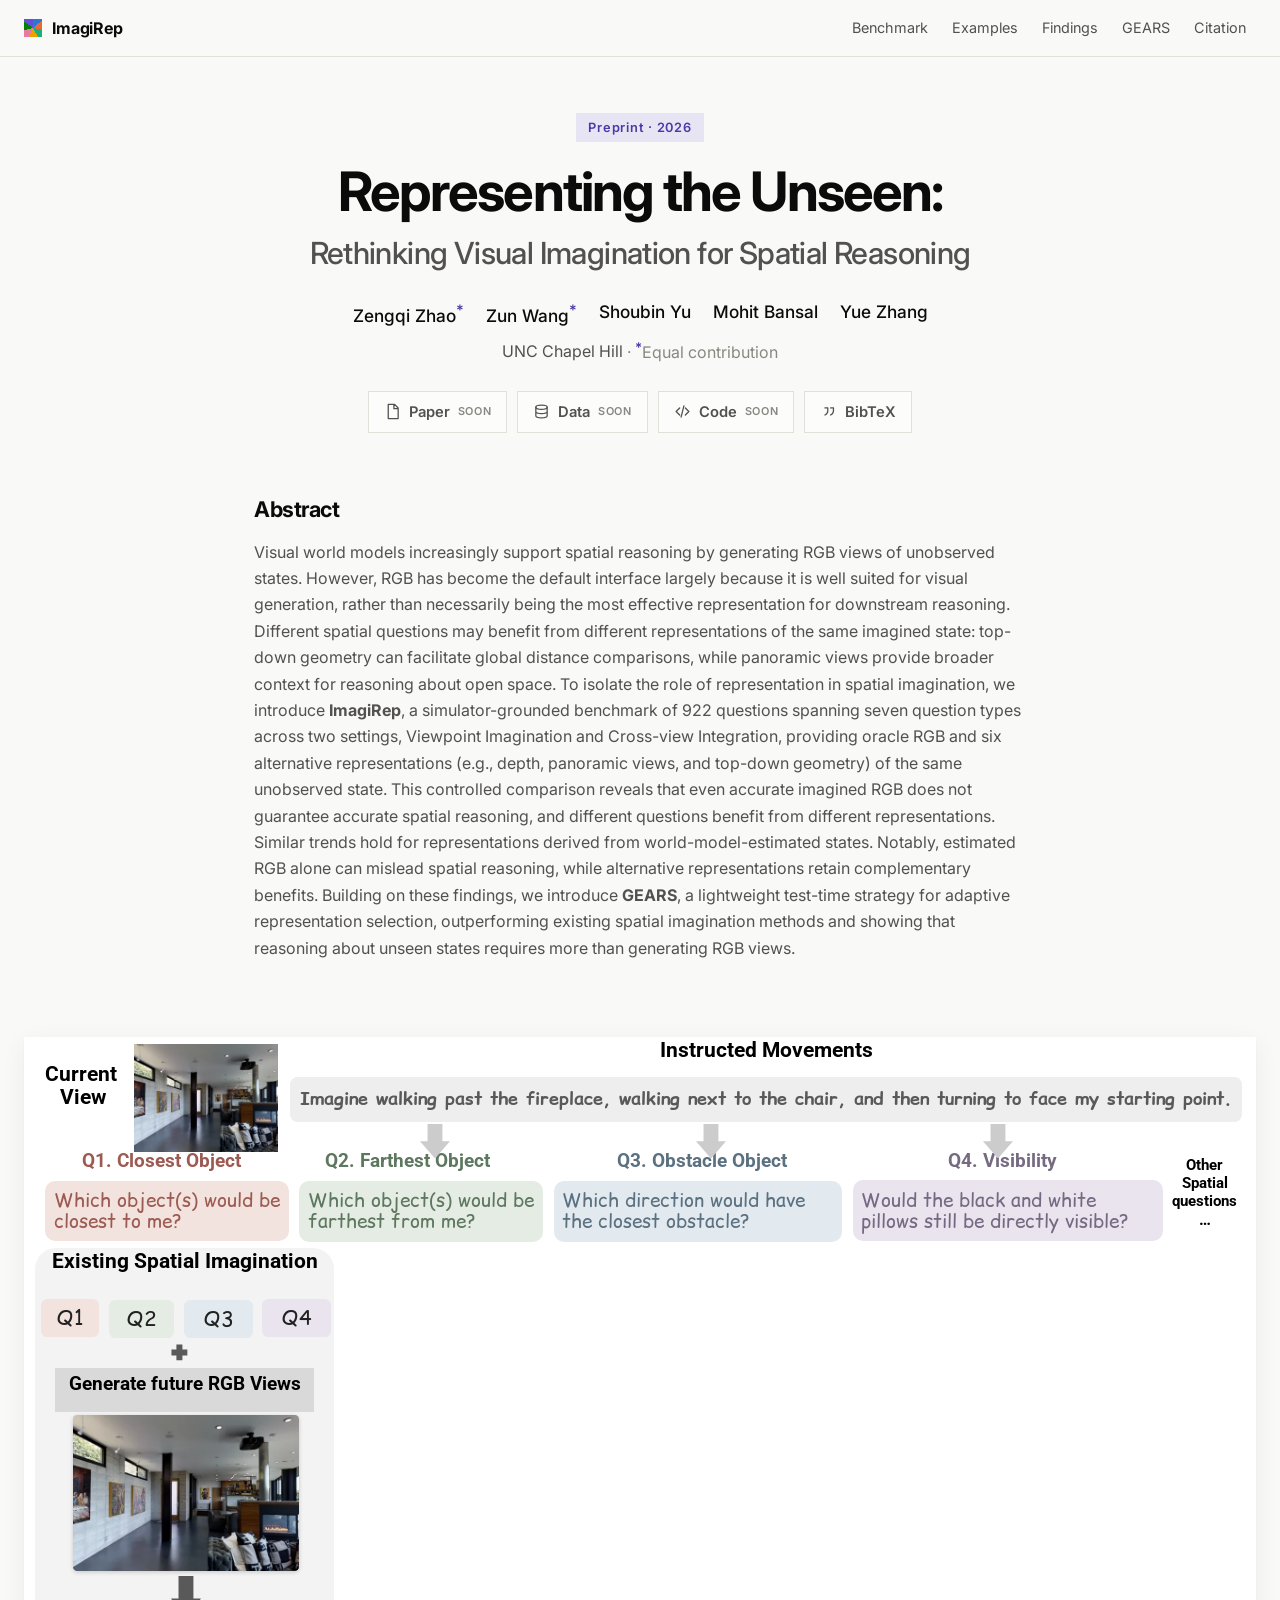
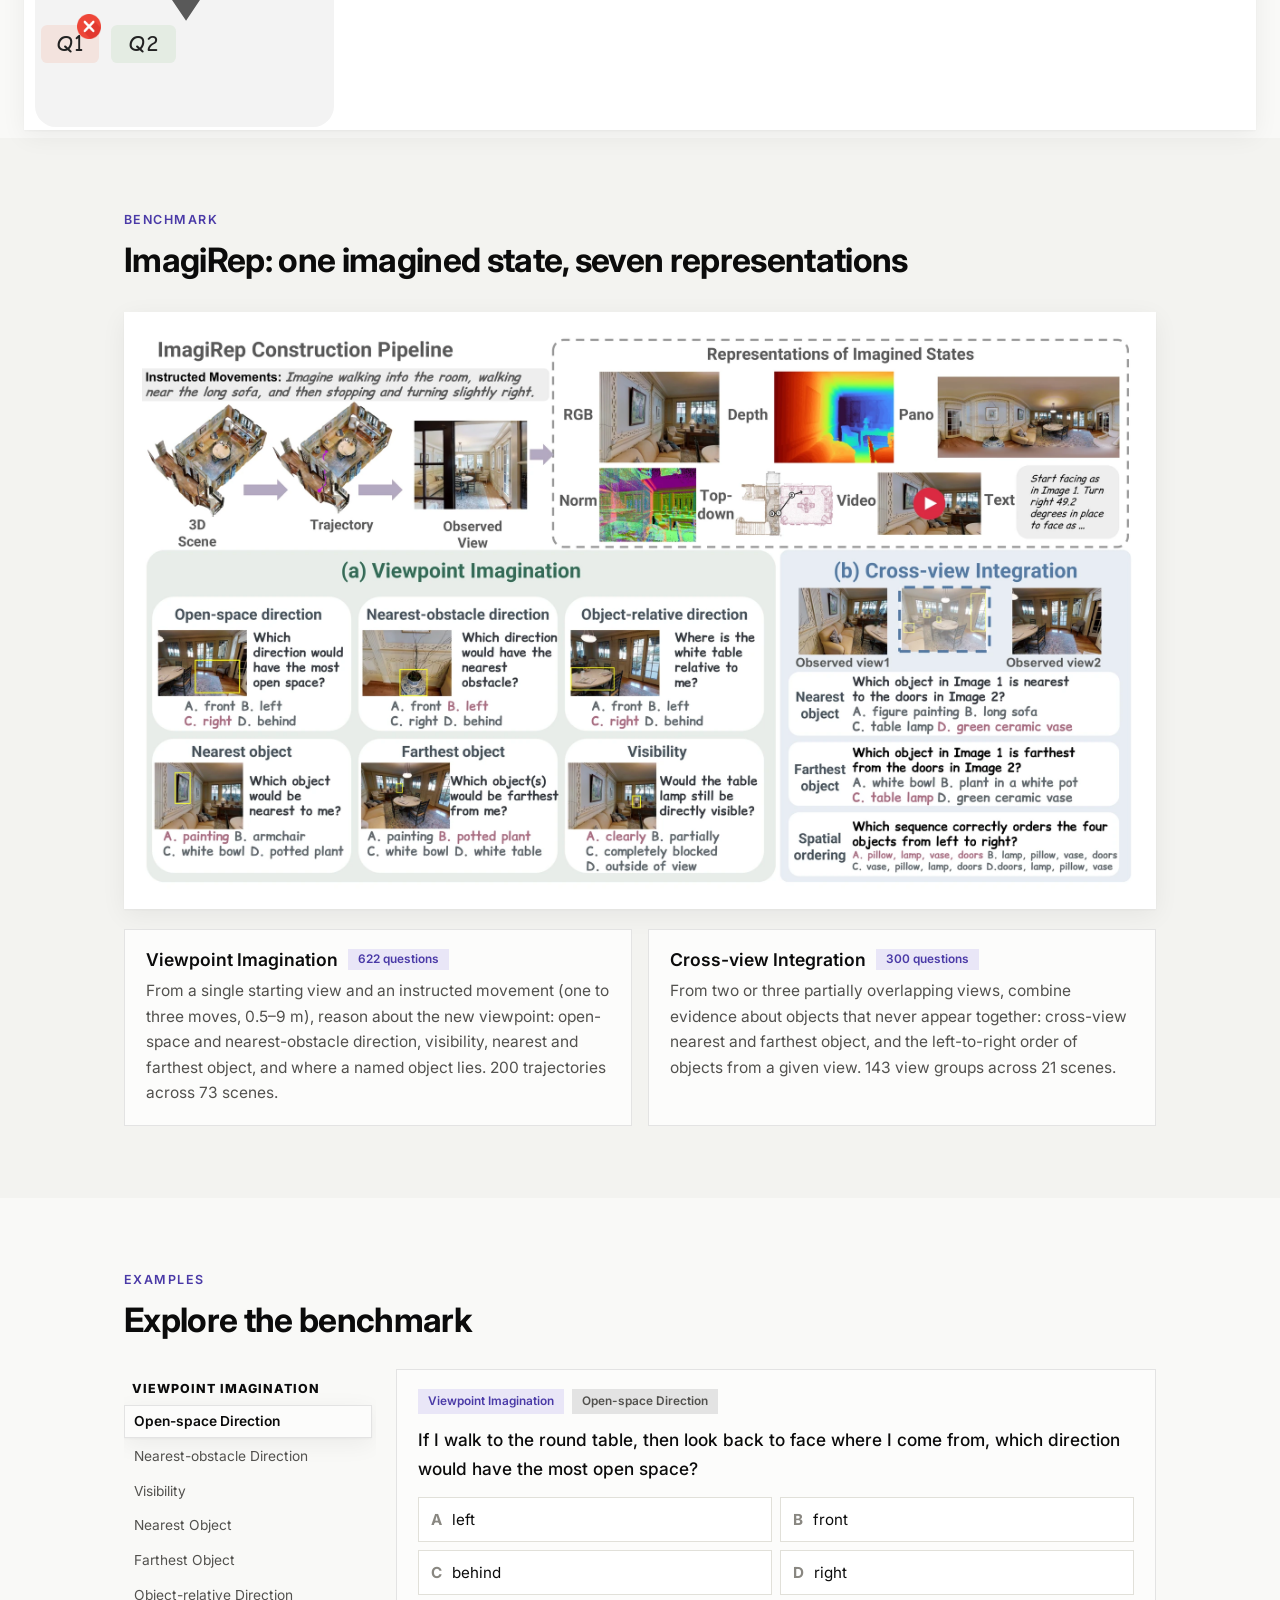
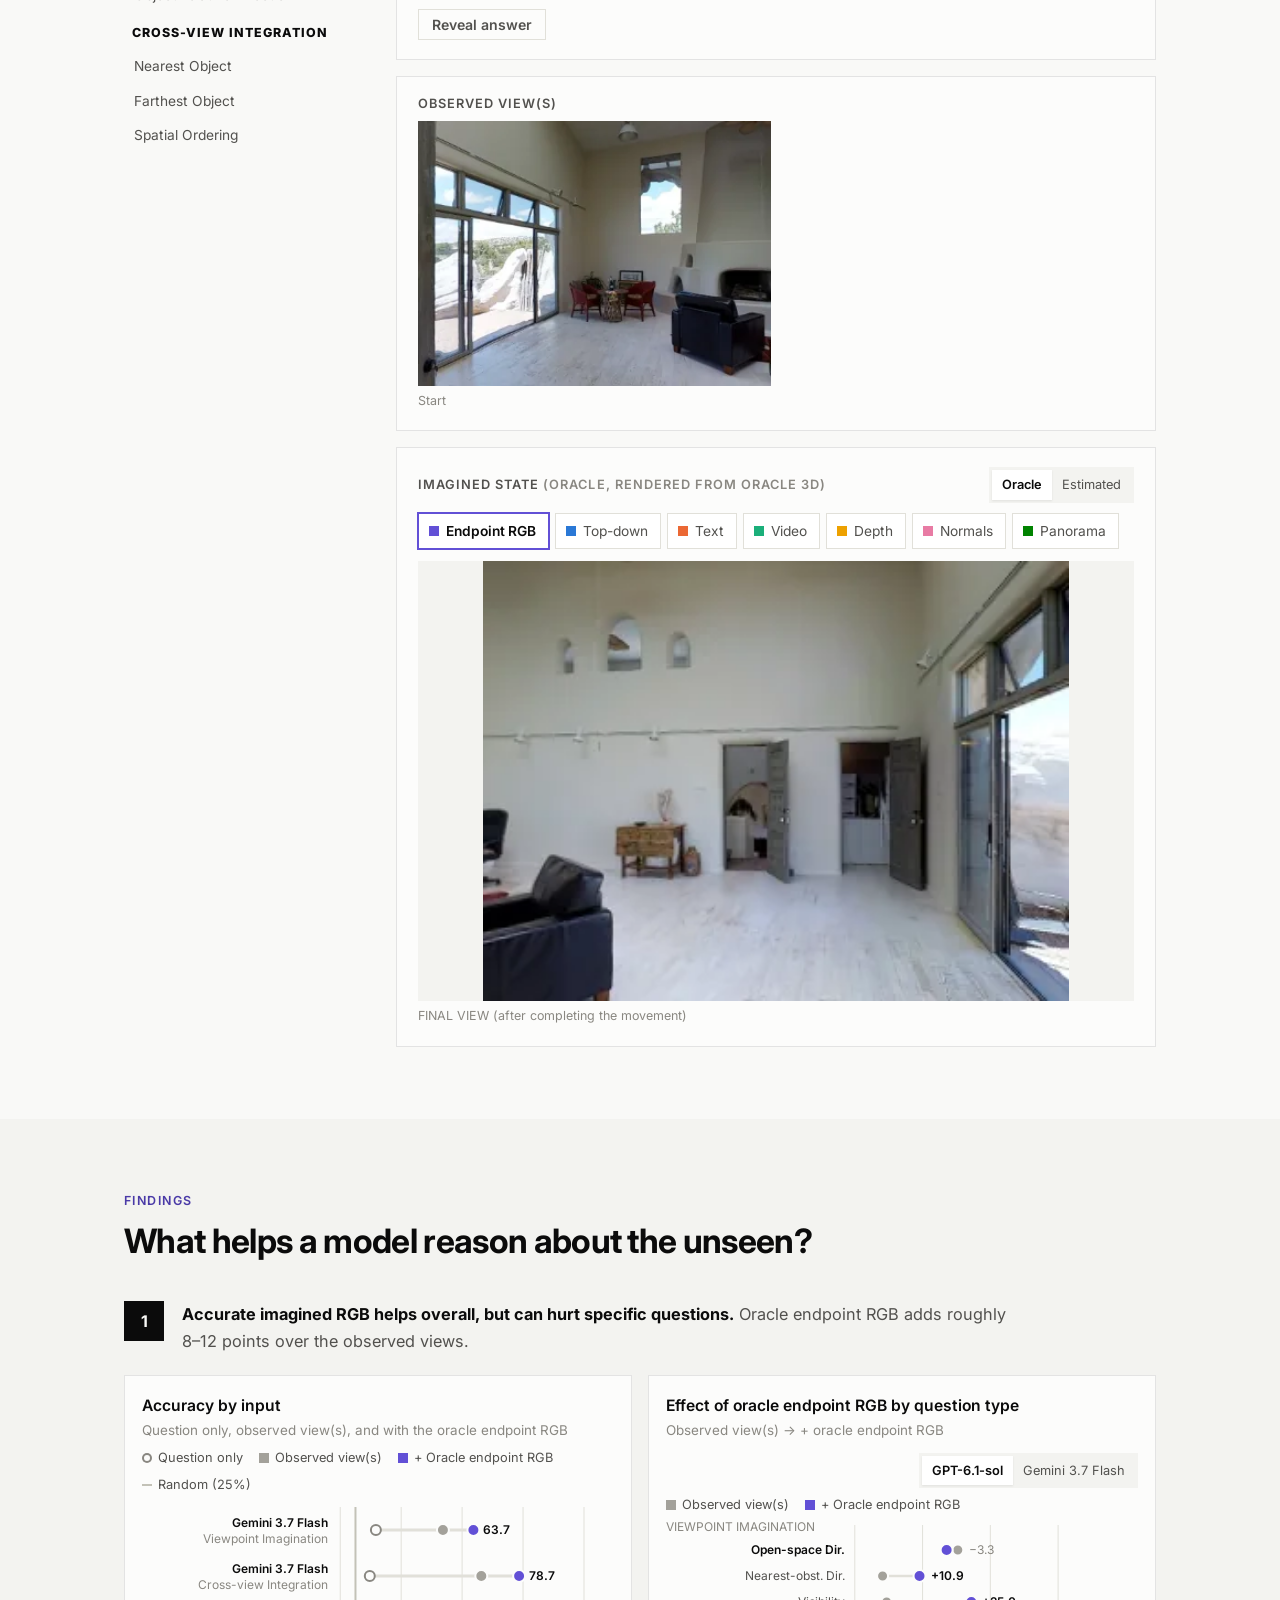
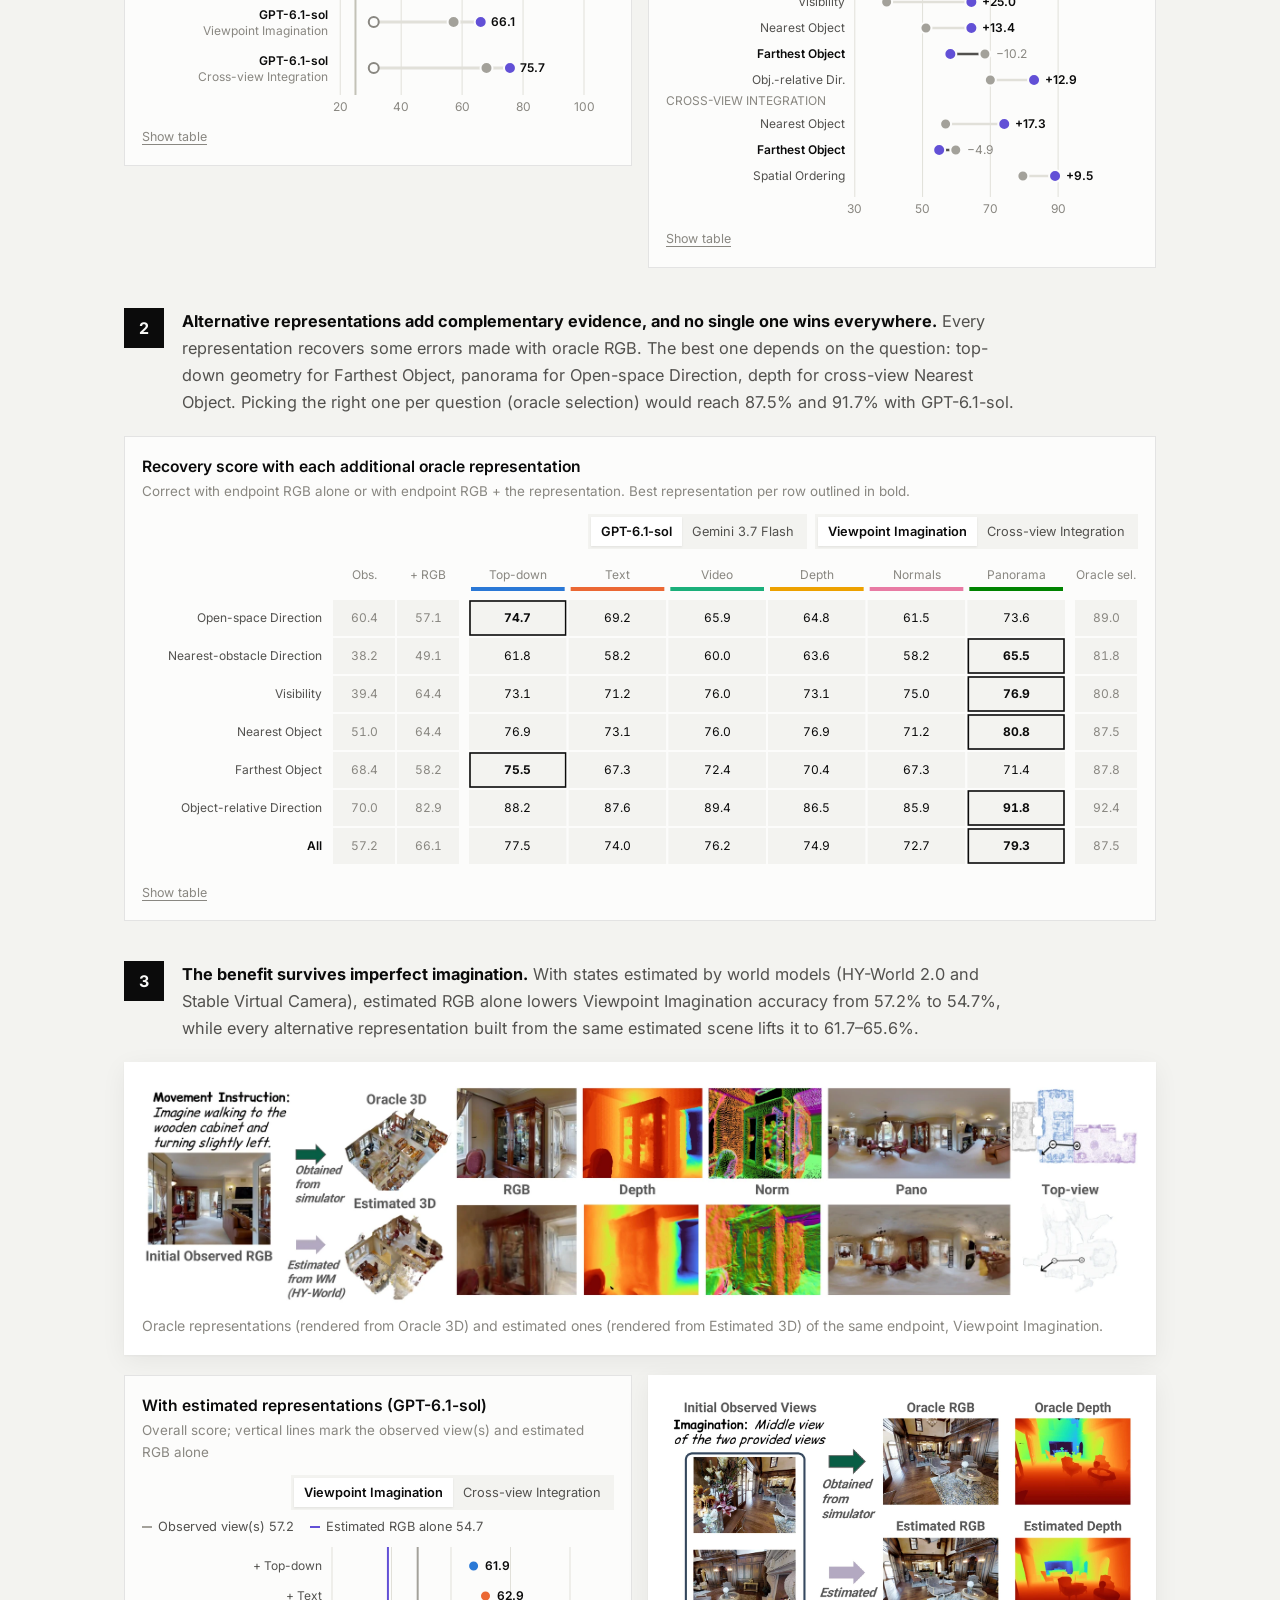
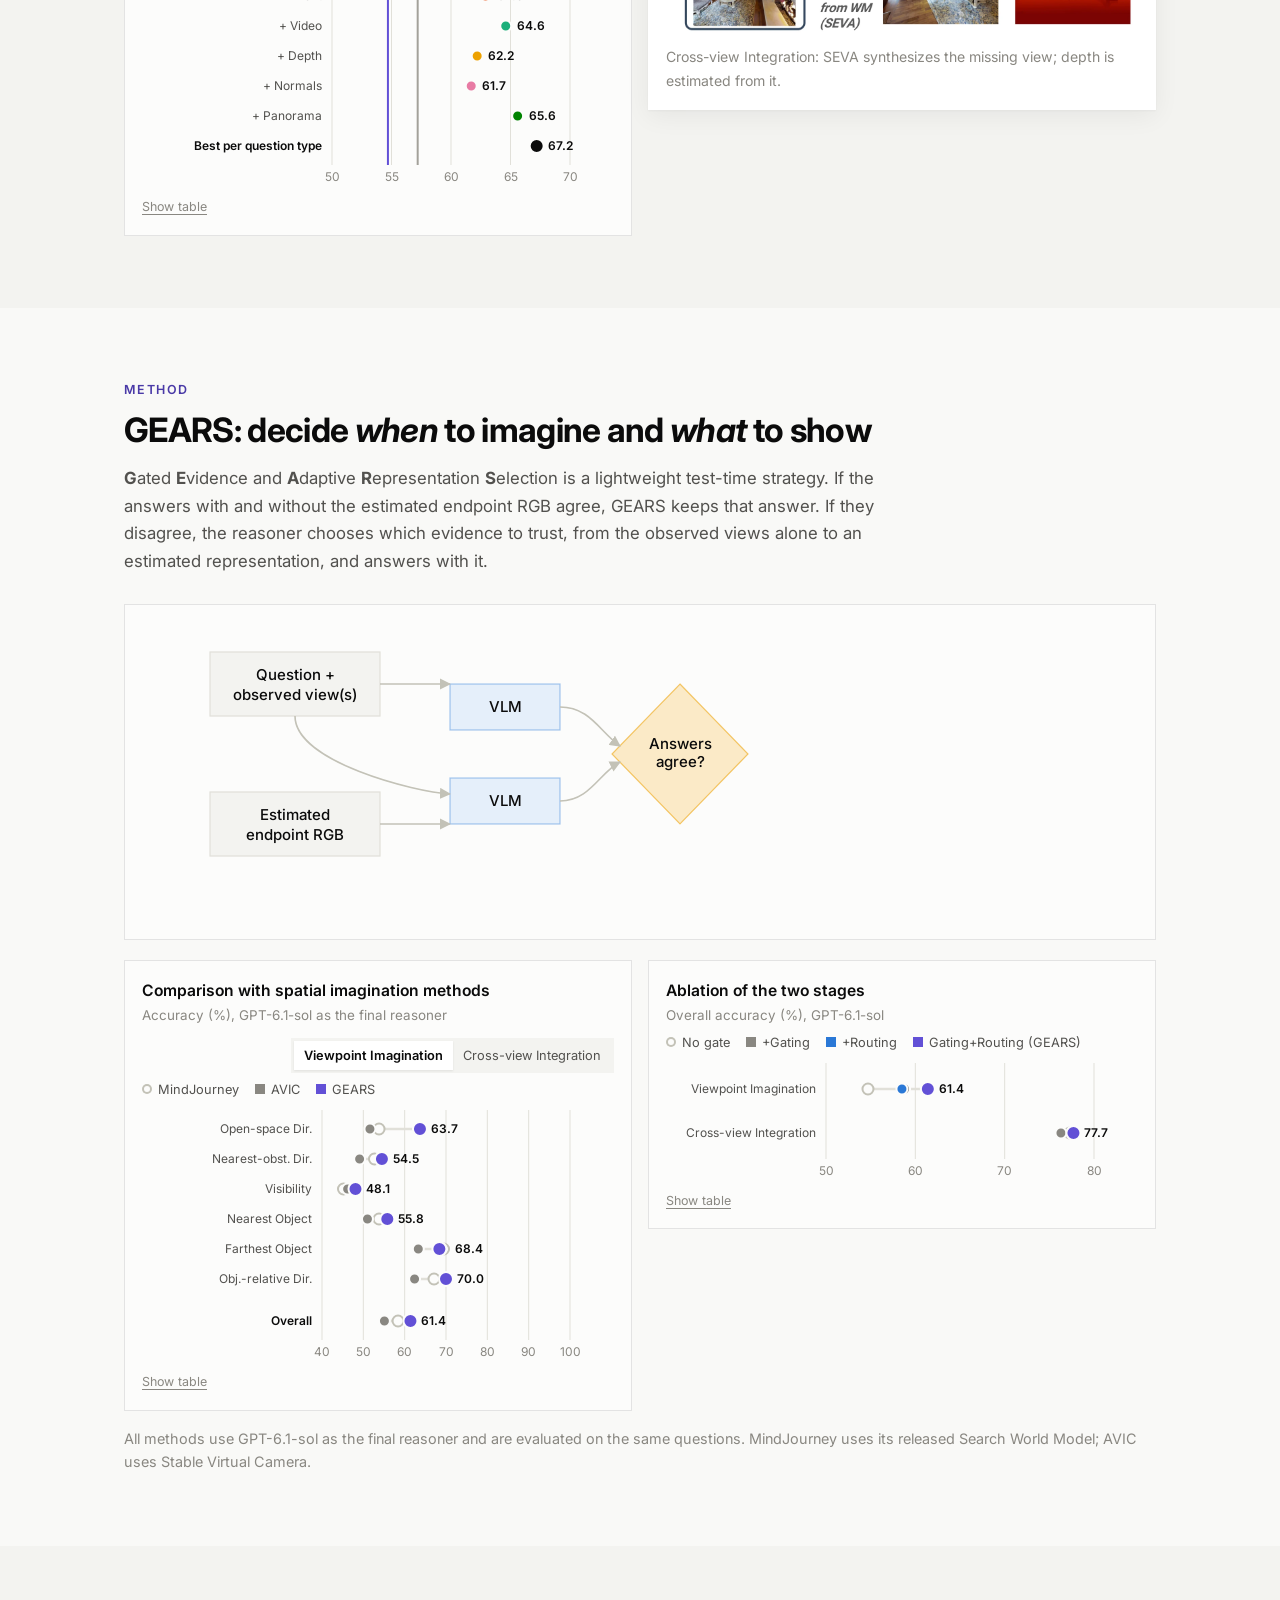
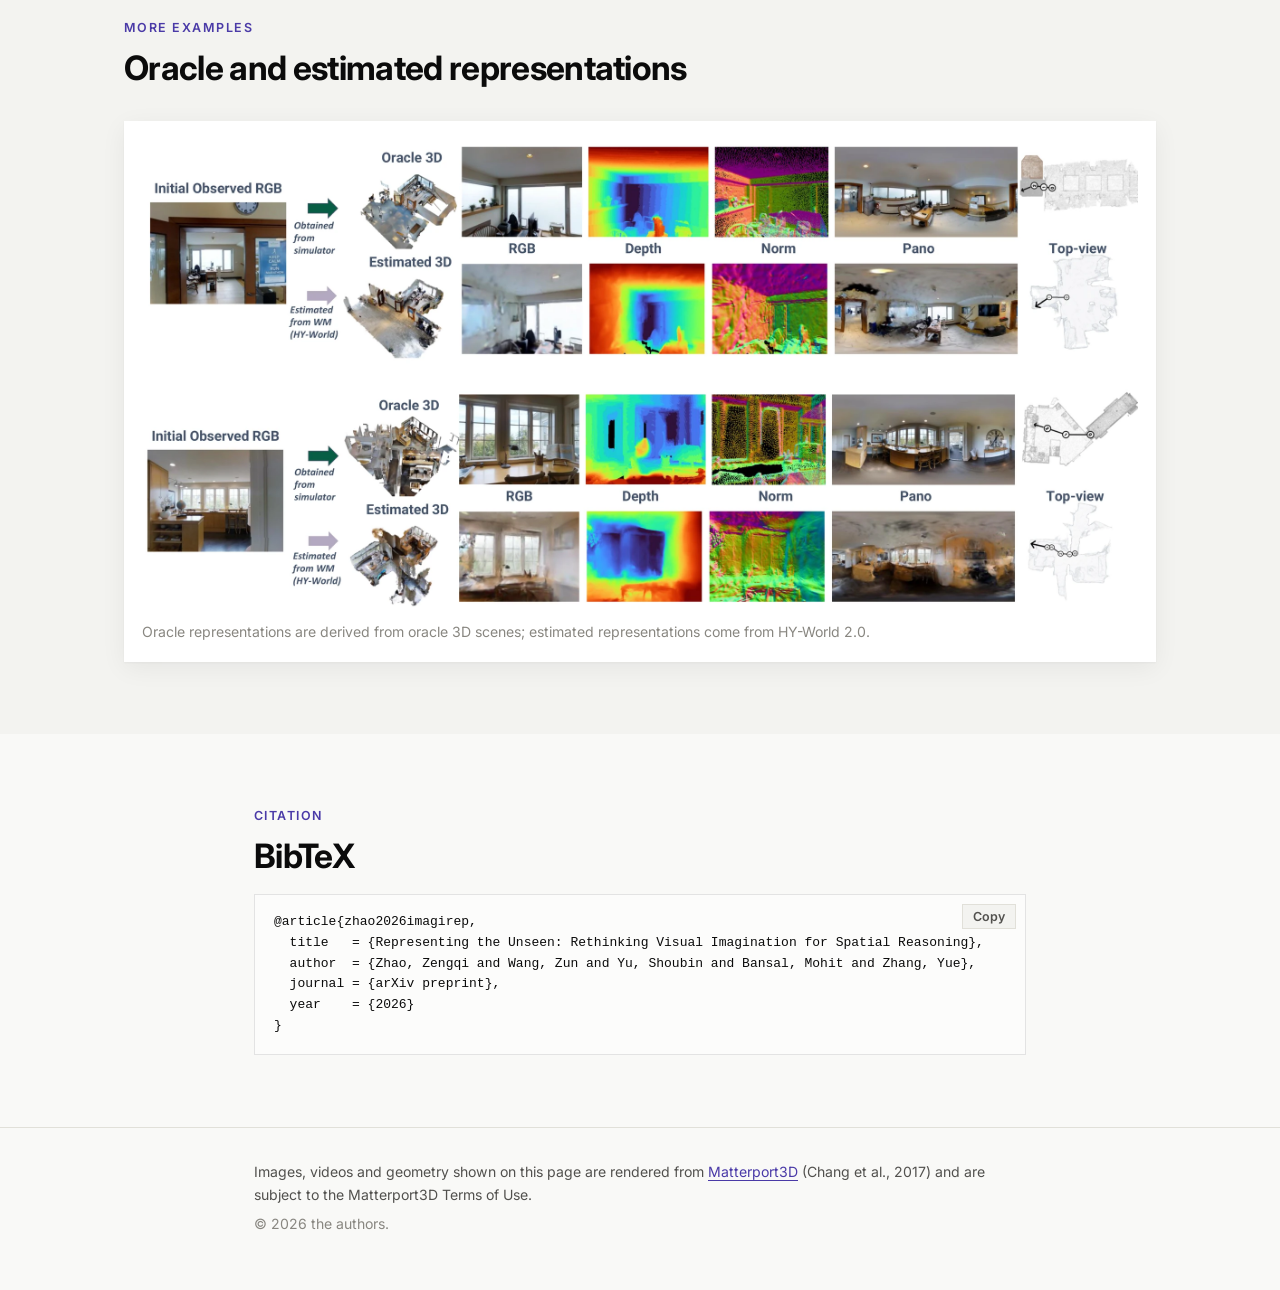
==== commit c1d32095: "Explorer: oracle/estimated switch with the exact GPT inputs, click-only tabs, video-aware cycling; s" ====
--- a/index.html
+++ b/index.html
@@ -14,7 +14,7 @@
 <link rel="preconnect" href="https://fonts.googleapis.com">
 <link rel="preconnect" href="https://fonts.gstatic.com" crossorigin>
 <link href="https://fonts.googleapis.com/css2?family=Inter:wght@400;500;600;700&family=Roboto:wght@400;500;700&family=Comic+Relief:wght@400;700&display=swap" rel="stylesheet">
-<link rel="stylesheet" href="static/css/style.css?v=7b9fe1db">
+<link rel="stylesheet" href="static/css/style.css?v=10bf30b8">
 </head>
 <body>
 <a class="skip" href="#main">Skip to content</a>
@@ -85,8 +85,8 @@
 <div class="tz tz-63" data-step="4" data-q="q3" style="left:12.9679%;top:37.8957%;width:5.5906%;height:5.4885%;border-radius:calc(var(--u)*3.70);background:#E2EAF0;justify-content:center;"><div class="tz-txt"><p style="text-align:center"><span style="font-size:calc(var(--u)*12);font-family:var(--tz-hand)">Q3</span></p></div></div>
 <div class="tz tz-64" data-step="4" data-q="q4" style="left:19.3464%;top:37.7853%;width:5.5906%;height:5.4885%;border-radius:calc(var(--u)*3.70);background:#E9E4EE;justify-content:center;"><div class="tz-txt"><p style="text-align:center"><span style="font-size:calc(var(--u)*12);font-family:var(--tz-hand)">Q4</span></p></div></div>
 <div class="tz tz-66" data-step="8.0" data-q="q1" style="left:27.0746%;top:38.5246%;width:22.4967%;height:28.1132%;border-radius:calc(var(--u)*18.98);background:#F3E3DE;"></div>
-<div class="tz tz-68" data-step="8.3" data-q="q3" style="left:74.2840%;top:37.8959%;width:21.9291%;height:27.4132%;border-radius:calc(var(--u)*12.52);background:#E2EAF0;"></div>
-<div class="tz tz-69" data-step="8.6" data-q="q2" style="left:27.4426%;top:68.3711%;width:24.6818%;height:29.8279%;border-radius:calc(var(--u)*20.13);background:#E4ECE3;"></div>
+<div class="tz tz-68" data-step="8.6" data-q="q3" style="left:74.2840%;top:37.8959%;width:21.9291%;height:27.4132%;border-radius:calc(var(--u)*12.52);background:#E2EAF0;"></div>
+<div class="tz tz-69" data-step="8.3" data-q="q2" style="left:27.4426%;top:68.3711%;width:24.6818%;height:29.8279%;border-radius:calc(var(--u)*20.13);background:#E4ECE3;"></div>
 <div class="tz tz-70" data-step="8.9" data-q="q4" style="left:76.0518%;top:67.0934%;width:21.3976%;height:31.1053%;border-radius:calc(var(--u)*14.77);background:#E9E4EE;"></div>
 <img class="tz tz-71" data-step="8.0" data-q="q1" style="left:29.6356%;top:42.8436%;width:16.2008%;height:14.4007%;" src="static/teaser/71.webp?v=da2d40f0" alt="" decoding="async">
 <div class="tz tz-72" data-step="1" style="left:0.2483%;top:2.8374%;width:9.1142%;height:9.5421%;justify-content:flex-start;"><div class="tz-txt"><p style="text-align:center"><span style="font-size:calc(var(--u)*12);font-weight:700;color:#000000;font-family:var(--tz-sans)">Current </span></p><p style="text-align:center"><span style="font-size:calc(var(--u)*12);font-weight:700;color:#000000;font-family:var(--tz-sans)">View</span></p></div></div>
@@ -97,7 +97,7 @@
 <div class="tz tz-77" data-step="4" style="left:-0.2600%;top:29.8965%;width:26.6076%;height:9.5421%;justify-content:flex-start;"><div class="tz-txt"><p style="text-align:center"><span style="font-size:calc(var(--u)*12);font-weight:700;color:#000000;font-family:var(--tz-sans)">Existing Spatial Imagination</span></p></div></div>
 <div class="tz tz-78" data-step="2" style="left:21.5907%;top:5.7796%;width:77.2867%;height:6.4509%;border-radius:calc(var(--u)*4.35);background:#EEEEEE;justify-content:center;"><div class="tz-txt"><p style="text-align:center"><span style="font-size:calc(var(--u)*10.3);font-weight:700;color:#595959;font-family:var(--tz-hand)">Imagine walking past the fireplace, walking next to the chair, and then turning to face my starting point.</span></p></div></div>
 <div class="tz tz-79" data-step="8.0" data-q="q1" style="left:27.0079%;top:57.2447%;width:21.9291%;height:8.3990%;justify-content:flex-start;"><div class="tz-txt"><p style="text-align:center"><span style="font-size:calc(var(--u)*11);font-weight:700;color:#9C5B52;font-family:var(--tz-hand)">Q1.</span><span style="font-size:calc(var(--u)*11);color:#9C5B52;font-family:var(--tz-hand)">The </span><span style="font-size:calc(var(--u)*11);font-weight:700;color:#9C5B52;font-family:var(--tz-hand)">closest object</span><span style="font-size:calc(var(--u)*11);color:#9C5B52;font-family:var(--tz-hand)"> is </span></p><p style="text-align:center"><span style="font-size:calc(var(--u)*11);color:#9C5B52;font-family:var(--tz-hand)">the </span><span style="font-size:calc(var(--u)*11);font-weight:700;color:#9C5B52;font-family:var(--tz-hand)">black pillar</span><span style="font-size:calc(var(--u)*11);color:#9C5B52;font-family:var(--tz-hand)">.</span></p></div></div>
-<div class="tz tz-80" data-step="8.3" data-q="q3" style="left:76.8488%;top:37.3795%;width:17.6148%;height:4.8586%;justify-content:flex-start;"><div class="tz-txt"><p style="text-align:center"><span style="font-size:calc(var(--u)*11);font-weight:700;color:#5B7180;font-family:var(--tz-sans)">Top-down Geometry</span></p></div></div>
+<div class="tz tz-80" data-step="8.6" data-q="q3" style="left:76.8488%;top:37.3795%;width:17.6148%;height:4.8586%;justify-content:flex-start;"><div class="tz-txt"><p style="text-align:center"><span style="font-size:calc(var(--u)*11);font-weight:700;color:#5B7180;font-family:var(--tz-sans)">Top-down Geometry</span></p></div></div>
 <img class="tz tz-81" data-step="7.2" style="left:59.2285%;top:37.8467%;width:9.4521%;height:9.0864%;" src="static/teaser/81.webp?v=05ad4b64" alt="current view" decoding="async">
 <div class="tz tz-82" data-step="7.2" style="left:61.1819%;top:47.8434%;width:2.4311%;height:4.8586%;"><svg viewBox="0 0 17.5 19.7" preserveAspectRatio="none"><path d="M4.4,0 H13.1 V9.8 H17.5 L8.8,19.7 L0,9.8 H4.4 Z" fill="#CCCCCC"/></svg></div>
 <div class="tz tz-83" data-step="7.2" style="left:62.1877%;top:45.8500%;width:10.8005%;height:9.5421%;justify-content:flex-start;"><div class="tz-txt"><p style="text-align:center"><span style="font-size:calc(var(--u)*10);font-weight:700;color:#000000;font-family:var(--tz-hand)">Imagined </span></p><p style="text-align:center"><span style="font-size:calc(var(--u)*10);font-weight:700;color:#000000;font-family:var(--tz-hand)">3D State</span></p></div></div>
@@ -105,20 +105,20 @@
 <div class="tz tz-98" data-step="8.0" data-q="q1" style="left:28.3760%;top:37.2520%;width:19.1929%;height:4.8586%;justify-content:flex-start;"><div class="tz-txt"><p style="text-align:center"><span style="font-size:calc(var(--u)*11);font-weight:700;color:#9C5B52;font-family:var(--tz-sans)">Pano Image</span></p></div></div>
 <div class="tz tz-99" data-step="2" style="left:49.2695%;top:-0.5449%;width:21.9291%;height:7.0691%;justify-content:flex-start;"><div class="tz-txt"><p style="text-align:center"><span style="font-size:calc(var(--u)*12);font-weight:700;color:#000000;font-family:var(--tz-sans)">Instructed Movements</span></p></div></div>
 <div class="tz tz-100" data-step="8.0" data-q="q1" style="left:37.6676%;top:45.9254%;width:2.4311%;height:8.7606%;border:calc(var(--u)*1.50) solid #EEFF41;"></div>
-<div class="tz tz-101" data-step="8.6" data-q="q2" style="left:30.1870%;top:68.5843%;width:19.1929%;height:4.8586%;justify-content:flex-start;"><div class="tz-txt"><p style="text-align:center"><span style="font-size:calc(var(--u)*11);font-weight:700;color:#5E7860;font-family:var(--tz-sans)">Depth Image</span></p></div></div>
+<div class="tz tz-101" data-step="8.3" data-q="q2" style="left:30.1870%;top:68.5843%;width:19.1929%;height:4.8586%;justify-content:flex-start;"><div class="tz-txt"><p style="text-align:center"><span style="font-size:calc(var(--u)*11);font-weight:700;color:#5E7860;font-family:var(--tz-sans)">Depth Image</span></p></div></div>
 <div class="tz tz-102" data-step="7.2" style="left:51.4745%;top:37.6189%;width:9.1142%;height:9.5421%;justify-content:flex-start;"><div class="tz-txt"><p style="text-align:center"><span style="font-size:calc(var(--u)*10);font-weight:700;color:#000000;font-family:var(--tz-sans)">Current </span></p><p style="text-align:center"><span style="font-size:calc(var(--u)*10);font-weight:700;color:#000000;font-family:var(--tz-sans)">View</span></p></div></div>
 <div class="tz tz-103" data-step="9.4" style="left:54.6543%;top:84.4751%;width:21.3976%;height:11.9102%;justify-content:flex-start;"><div class="tz-txt"><p style="text-align:left"><span style="font-size:calc(var(--u)*10);font-weight:700;color:#000000;font-family:var(--tz-hand)">How should the same imagined state be represented for different spatial reasoning tasks?</span></p></div></div>
-<div class="tz tz-104" data-step="8.6" data-q="q2" style="left:28.8189%;top:89.5514%;width:21.9291%;height:9.5421%;justify-content:flex-start;"><div class="tz-txt"><p style="text-align:center"><span style="font-size:calc(var(--u)*11);font-weight:700;color:#5E7860;font-family:var(--tz-hand)">Q2.</span><span style="font-size:calc(var(--u)*11);color:#5E7860;font-family:var(--tz-hand)">The </span><span style="font-size:calc(var(--u)*11);font-weight:700;color:#5E7860;font-family:var(--tz-hand)">farthest object</span><span style="font-size:calc(var(--u)*11);color:#5E7860;font-family:var(--tz-hand)"> is the </span><span style="font-size:calc(var(--u)*11);font-weight:700;color:#5E7860;font-family:var(--tz-hand)">gray sofa</span><span style="font-size:calc(var(--u)*11);color:#5E7860;font-family:var(--tz-hand)">.</span><span style="font-size:calc(var(--u)*11);font-weight:700;color:#5B7180;font-family:var(--tz-hand)"> </span><span style="font-size:calc(var(--u)*11);color:#5B7180;font-family:var(--tz-hand)"> </span></p></div></div>
-<div class="tz tz-105" data-step="8.3" data-q="q3" style="left:74.5269%;top:56.3660%;width:21.9291%;height:9.5421%;justify-content:flex-start;"><div class="tz-txt"><p style="text-align:center"><span style="font-size:calc(var(--u)*11);font-weight:700;color:#5B7180;font-family:var(--tz-hand)">Q3.</span><span style="font-size:calc(var(--u)*11);color:#5B7180;font-family:var(--tz-hand)">The </span><span style="font-size:calc(var(--u)*11);font-weight:700;color:#5B7180;font-family:var(--tz-hand)">front direction has the closest obstacle</span><span style="font-size:calc(var(--u)*11);font-weight:700;color:#9C5B52;font-family:var(--tz-hand)">.</span><span style="font-size:calc(var(--u)*11);font-weight:700;color:#9C5B52;font-family:var(--tz-hand)"> </span><span style="font-size:calc(var(--u)*11);color:#9C5B52;font-family:var(--tz-hand)"> </span></p></div></div>
-<div class="tz tz-106" data-step="8.3" data-q="q3" style="left:79.3310%;top:43.1423%;width:11.7936%;height:13.6400%;overflow:hidden"><img src="static/teaser/106.webp?v=c0b9141c" alt="" decoding="async" style="position:absolute;width:118.040%;height:181.459%;left:-8.040%;top:-9.029%;max-width:none"></div>
+<div class="tz tz-104" data-step="8.3" data-q="q2" style="left:28.8189%;top:89.5514%;width:21.9291%;height:9.5421%;justify-content:flex-start;"><div class="tz-txt"><p style="text-align:center"><span style="font-size:calc(var(--u)*11);font-weight:700;color:#5E7860;font-family:var(--tz-hand)">Q2.</span><span style="font-size:calc(var(--u)*11);color:#5E7860;font-family:var(--tz-hand)">The </span><span style="font-size:calc(var(--u)*11);font-weight:700;color:#5E7860;font-family:var(--tz-hand)">farthest object</span><span style="font-size:calc(var(--u)*11);color:#5E7860;font-family:var(--tz-hand)"> is the </span><span style="font-size:calc(var(--u)*11);font-weight:700;color:#5E7860;font-family:var(--tz-hand)">gray sofa</span><span style="font-size:calc(var(--u)*11);color:#5E7860;font-family:var(--tz-hand)">.</span><span style="font-size:calc(var(--u)*11);font-weight:700;color:#5B7180;font-family:var(--tz-hand)"> </span><span style="font-size:calc(var(--u)*11);color:#5B7180;font-family:var(--tz-hand)"> </span></p></div></div>
+<div class="tz tz-105" data-step="8.6" data-q="q3" style="left:74.5269%;top:56.3660%;width:21.9291%;height:9.5421%;justify-content:flex-start;"><div class="tz-txt"><p style="text-align:center"><span style="font-size:calc(var(--u)*11);font-weight:700;color:#5B7180;font-family:var(--tz-hand)">Q3.</span><span style="font-size:calc(var(--u)*11);color:#5B7180;font-family:var(--tz-hand)">The </span><span style="font-size:calc(var(--u)*11);font-weight:700;color:#5B7180;font-family:var(--tz-hand)">front direction has the closest obstacle</span><span style="font-size:calc(var(--u)*11);font-weight:700;color:#9C5B52;font-family:var(--tz-hand)">.</span><span style="font-size:calc(var(--u)*11);font-weight:700;color:#9C5B52;font-family:var(--tz-hand)"> </span><span style="font-size:calc(var(--u)*11);color:#9C5B52;font-family:var(--tz-hand)"> </span></p></div></div>
+<div class="tz tz-106" data-step="8.6" data-q="q3" style="left:79.3310%;top:43.1423%;width:11.7936%;height:13.6400%;overflow:hidden"><img src="static/teaser/106.webp?v=c0b9141c" alt="" decoding="async" style="position:absolute;width:118.040%;height:181.459%;left:-8.040%;top:-9.029%;max-width:none"></div>
 <div class="tz tz-109" data-step="8.9" data-q="q4" style="left:76.2176%;top:88.6592%;width:21.9291%;height:9.5421%;justify-content:flex-start;"><div class="tz-txt"><p style="text-align:center"><span style="font-size:calc(var(--u)*11);font-weight:700;color:#766A82;font-family:var(--tz-hand)">Q4.Black and white pillows are still visible.</span><span style="font-size:calc(var(--u)*11);color:#9C5B52;font-family:var(--tz-hand)"> </span></p></div></div>
 <div class="tz tz-113" data-step="8.9" data-q="q4" style="left:77.1541%;top:66.9587%;width:19.1929%;height:4.8586%;justify-content:flex-start;"><div class="tz-txt"><p style="text-align:center"><span style="font-size:calc(var(--u)*11);font-weight:700;color:#766A82;font-family:var(--tz-sans)">RGB Image</span></p></div></div>
-<div class="tz tz-clip" data-step="8.6" data-q="q2" style="left:31.8056%;top:72.8395%;width:14.4444%;height:16.0494%"><img src="static/teaser/clip_depth.webp?v=471c472d" alt="Depth along the trajectory; the grey sofa is boxed at the end" decoding="async"></div>
-<div class="tz tz-115" data-step="8.3" data-q="q3" style="left:84.2149%;top:45.8332%;width:1.6667%;height:2.8638%;border:calc(var(--u)*1.50) solid #EEFF41;"></div>
-<div class="tz tz-clip" data-step="8.9" data-q="q4" style="left:79.4444%;top:72.3457%;width:14.4444%;height:16.0494%"><img src="static/teaser/clip_rgb.webp?v=b432b7a5" alt="RGB along the trajectory; the pillows are boxed at the end" decoding="async"></div>
+<div class="tz tz-clip" data-step="8.3" data-q="q2" style="left:31.8056%;top:72.8395%;width:14.4444%;height:16.0494%"><img src="static/teaser/clip_depth_still.webp?v=817e98f9" data-anim="static/teaser/clip_depth.webp?v=471c472d" alt="Depth along the trajectory; the grey sofa is boxed at the end" decoding="async"></div>
+<div class="tz tz-115" data-step="8.6" data-q="q3" style="left:84.2149%;top:45.8332%;width:1.6667%;height:2.8638%;border:calc(var(--u)*1.50) solid #EEFF41;"></div>
+<div class="tz tz-clip" data-step="8.9" data-q="q4" style="left:79.4444%;top:72.3457%;width:14.4444%;height:16.0494%"><img src="static/teaser/clip_rgb_still.webp?v=d0289b46" data-anim="static/teaser/clip_rgb.webp?v=b432b7a5" alt="RGB along the trajectory; the pillows are boxed at the end" decoding="async"></div>
 <img class="tz tz-117" data-step="9.4" style="left:52.1243%;top:88.9959%;width:2.8018%;height:4.9810%;" src="static/teaser/117.webp?v=7de7def4" alt="" decoding="async">
 <div class="tz tz-118" data-step="6.7" style="left:2.2833%;top:90.6746%;width:20.9744%;height:11.9102%;justify-content:flex-start;"><div class="tz-txt"><p style="text-align:center"><span style="font-size:calc(var(--u)*10);font-weight:700;color:#000000;font-family:var(--tz-hand)">Spatial Imagination is more than  RGB.</span></p></div></div>
-<div class="tz tz-clip" data-step="5" style="left:3.9583%;top:54.5679%;width:18.3333%;height:22.4691%"><img src="static/teaser/clip_rgb.webp?v=b432b7a5" alt="Generated future RGB views along the trajectory" decoding="async"></div>
+<div class="tz tz-clip" data-step="5" style="left:3.9583%;top:54.5679%;width:18.3333%;height:22.4691%"><img src="static/teaser/clip_rgb_still.webp?v=d0289b46" data-anim="static/teaser/clip_rgb.webp?v=b432b7a5" alt="Generated future RGB views along the trajectory" decoding="async"></div>
 <div class="tz tz-121" data-step="4" style="left:11.6243%;top:43.7883%;width:2.0013%;height:3.5579%;"><svg viewBox="0 0 14.4 14.4"><path d="M5.5,2.6 h3.5 v2.9 h2.9 v3.5 h-2.9 v2.9 h-3.5 v-2.9 h-2.9 v-3.5 h2.9 Z" fill="#595959"/></svg></div>
 <div class="tz tz-122" data-step="6.2" data-q="q1" style="left:1.3626%;top:84.7922%;width:4.7408%;height:5.4885%;border-radius:calc(var(--u)*3.70);background:#F3E3DE;justify-content:center;"><div class="tz-txt"><p style="text-align:center"><span style="font-size:calc(var(--u)*12);font-family:var(--tz-hand)">Q1</span></p></div></div>
 <div class="tz tz-123" data-step="6.3" data-q="q2" style="left:7.0789%;top:84.7922%;width:5.2887%;height:5.4885%;border-radius:calc(var(--u)*3.70);background:#E4ECE3;justify-content:center;"><div class="tz-txt"><p style="text-align:center"><span style="font-size:calc(var(--u)*12);font-family:var(--tz-hand)">Q2</span></p></div></div>
@@ -134,11 +134,11 @@
 <div class="tz tz-133" data-step="3" data-q="q3" style="left:54.5155%;top:12.5185%;width:2.4311%;height:4.9810%;"><svg viewBox="0 0 17.5 20.2" preserveAspectRatio="none"><path d="M4.4,0 H13.1 V10.1 H17.5 L8.8,20.2 L0,10.1 H4.4 Z" fill="#CCCCCC"/></svg></div>
 <div class="tz tz-134" data-step="3" data-q="q4" style="left:77.8276%;top:12.5185%;width:2.4311%;height:4.9810%;"><svg viewBox="0 0 17.5 20.2" preserveAspectRatio="none"><path d="M4.4,0 H13.1 V10.1 H17.5 L8.8,20.2 L0,10.1 H4.4 Z" fill="#CCCCCC"/></svg></div>
 <img class="tz tz-135" data-step="8.0" data-q="q1" style="left:47.5688%;top:38.5233%;width:2.0000%;height:3.5556%;" src="static/teaser/135.webp?v=2dc34a20" alt="" decoding="async">
-<img class="tz tz-136" data-step="8.3" data-q="q3" style="left:94.8341%;top:37.1233%;width:2.0000%;height:3.5556%;" src="static/teaser/136.webp?v=2dc34a20" alt="" decoding="async">
-<img class="tz tz-137" data-step="8.6" data-q="q2" style="left:50.2956%;top:68.1816%;width:2.0000%;height:3.5556%;" src="static/teaser/137.webp?v=2dc34a20" alt="" decoding="async">
+<img class="tz tz-136" data-step="8.6" data-q="q3" style="left:94.8341%;top:37.1233%;width:2.0000%;height:3.5556%;" src="static/teaser/136.webp?v=2dc34a20" alt="" decoding="async">
+<img class="tz tz-137" data-step="8.3" data-q="q2" style="left:50.2956%;top:68.1816%;width:2.0000%;height:3.5556%;" src="static/teaser/137.webp?v=2dc34a20" alt="" decoding="async">
 <img class="tz tz-138" data-step="8.9" data-q="q4" style="left:95.4495%;top:66.6666%;width:2.0000%;height:3.5556%;" src="static/teaser/138.webp?v=2dc34a20" alt="" decoding="async">
 <div class="tz tz-139" data-step="7" style="left:48.8211%;top:29.8965%;width:26.6076%;height:9.5421%;justify-content:flex-start;"><div class="tz-txt"><p style="text-align:center"><span style="font-size:calc(var(--u)*15);font-weight:700;color:#595959;font-family:var(--tz-sans)">ImagiRep</span></p></div></div>
-<svg class="tz-overlay" viewBox="0 0 720 405" aria-hidden="true"><path class="tz-box" data-step="7.85" data-q="q1" d="M455.56,282.83 L463.97,282.83 L463.97,307.89 L455.56,307.89 Z" stroke="#F4CCCC"/><path class="tz-arrow" data-step="7.90" data-q="q1" d="M455.56,295.36 C406.98,295.36 406.98,210.68 358.41,210.68" stroke="#D9BFB8" marker-end="url(#tz-head-q1)"/><defs><marker id="tz-head-q1" viewBox="0 0 10 10" refX="8.5" refY="5" markerWidth="5" markerHeight="5" orient="auto-start-reverse"><path d="M0,0 L10,5 L0,10 z" fill="#D9BFB8"/></marker></defs><path class="tz-box" data-step="8.15" data-q="q3" d="M455.07,281.97 L442.37,273.46 L459.02,248.64 L471.71,257.15 Z" stroke="#6D9EEB"/><path class="tz-arrow" data-step="8.20" data-q="q3" d="M471.71,265.30 C502.53,265.30 502.53,206.77 533.34,206.77" stroke="#78909C" marker-end="url(#tz-head-q3)"/><defs><marker id="tz-head-q3" viewBox="0 0 10 10" refX="8.5" refY="5" markerWidth="5" markerHeight="5" orient="auto-start-reverse"><path d="M0,0 L10,5 L0,10 z" fill="#78909C"/></marker></defs><path class="tz-box" data-step="8.45" data-q="q2" d="M504.45,311.96 L483.54,299.98 L500.83,269.81 L521.74,281.78 Z" stroke="#93C47D"/><path class="tz-arrow" data-step="8.50" data-q="q2" d="M483.54,290.88 C430.17,290.88 430.17,334.89 376.80,334.89" stroke="#5E7860" marker-end="url(#tz-head-q2)"/><defs><marker id="tz-head-q2" viewBox="0 0 10 10" refX="8.5" refY="5" markerWidth="5" markerHeight="5" orient="auto-start-reverse"><path d="M0,0 L10,5 L0,10 z" fill="#5E7860"/></marker></defs><path class="tz-box" data-step="8.75" data-q="q4" d="M497.12,301.96 L487.27,296.11 L501.73,271.78 L511.58,277.64 Z" stroke="#FF00FF"/><path class="tz-arrow" data-step="8.80" data-q="q4" d="M511.58,286.87 C528.82,286.87 528.82,332.20 546.07,332.20" stroke="#766A82" marker-end="url(#tz-head-q4)"/><defs><marker id="tz-head-q4" viewBox="0 0 10 10" refX="8.5" refY="5" markerWidth="5" markerHeight="5" orient="auto-start-reverse"><path d="M0,0 L10,5 L0,10 z" fill="#766A82"/></marker></defs></svg>
+<svg class="tz-overlay" viewBox="0 0 720 405" aria-hidden="true"><path class="tz-box" data-step="7.85" data-q="q1" d="M455.56,282.83 L463.97,282.83 L463.97,307.89 L455.56,307.89 Z" stroke="#F4CCCC"/><path class="tz-arrow" data-step="7.90" data-q="q1" d="M455.56,295.36 C406.98,295.36 406.98,210.68 358.41,210.68" stroke="#D9BFB8" marker-end="url(#tz-head-q1)"/><defs><marker id="tz-head-q1" viewBox="0 0 10 10" refX="8.5" refY="5" markerWidth="5" markerHeight="5" orient="auto-start-reverse"><path d="M0,0 L10,5 L0,10 z" fill="#D9BFB8"/></marker></defs><path class="tz-box" data-step="8.45" data-q="q3" d="M455.07,281.97 L442.37,273.46 L459.02,248.64 L471.71,257.15 Z" stroke="#6D9EEB"/><path class="tz-arrow" data-step="8.50" data-q="q3" d="M471.71,265.30 C502.53,265.30 502.53,206.77 533.34,206.77" stroke="#78909C" marker-end="url(#tz-head-q3)"/><defs><marker id="tz-head-q3" viewBox="0 0 10 10" refX="8.5" refY="5" markerWidth="5" markerHeight="5" orient="auto-start-reverse"><path d="M0,0 L10,5 L0,10 z" fill="#78909C"/></marker></defs><path class="tz-box" data-step="8.15" data-q="q2" d="M504.45,311.96 L483.54,299.98 L500.83,269.81 L521.74,281.78 Z" stroke="#93C47D"/><path class="tz-arrow" data-step="8.20" data-q="q2" d="M483.54,290.88 C430.17,290.88 430.17,334.89 376.80,334.89" stroke="#5E7860" marker-end="url(#tz-head-q2)"/><defs><marker id="tz-head-q2" viewBox="0 0 10 10" refX="8.5" refY="5" markerWidth="5" markerHeight="5" orient="auto-start-reverse"><path d="M0,0 L10,5 L0,10 z" fill="#5E7860"/></marker></defs><path class="tz-box" data-step="8.75" data-q="q4" d="M497.12,301.96 L487.27,296.11 L501.73,271.78 L511.58,277.64 Z" stroke="#FF00FF"/><path class="tz-arrow" data-step="8.80" data-q="q4" d="M511.58,286.87 C528.82,286.87 528.82,332.20 546.07,332.20" stroke="#766A82" marker-end="url(#tz-head-q4)"/><defs><marker id="tz-head-q4" viewBox="0 0 10 10" refX="8.5" refY="5" markerWidth="5" markerHeight="5" orient="auto-start-reverse"><path d="M0,0 L10,5 L0,10 z" fill="#766A82"/></marker></defs></svg>
 </div>
   </div>
 </section>
@@ -147,11 +147,6 @@
   <div class="wrap">
     <p class="eyebrow">Benchmark</p>
     <h2>ImagiRep: one imagined state, seven representations</h2>
-    <p class="intro">Built on Matterport3D scenes with known geometry and camera poses, ImagiRep keeps the scene, the question and the
-      answer options fixed and changes only how the unobserved state is shown to the model. The <dfn>endpoint</dfn> is the
-      unobserved viewpoint a question is about: where the observer stands after the instructed movement, or the missing view between
-      the given ones. <dfn>Oracle</dfn> representations are rendered from Oracle 3D at the endpoint, so the imagination itself is
-      error-free; <dfn>estimated</dfn> ones are rendered from a scene predicted by a world model.</p>
     <figure class="fig">
       <img src="static/fig/benchmark.webp?v=c8269cd7" alt="ImagiRep construction pipeline, the seven representations of an imagined state, and example questions for both settings" loading="lazy" width="2200" height="1238">
     </figure>
@@ -189,7 +184,10 @@
           <div class="ex-strip" id="ex-observed"></div>
         </div>
         <div class="ex-imagined">
-          <h4>Imagined state <span class="muted">(oracle, rendered from Oracle 3D)</span></h4>
+          <div class="ex-imagined-head">
+            <h4>Imagined state <span class="muted" id="ex-src-note">(oracle, rendered from Oracle 3D)</span></h4>
+            <div class="seg" role="group" aria-label="Oracle or estimated imagined state" id="ex-src"><button type="button" data-src="oracle" aria-pressed="true">Oracle</button><button type="button" data-src="est" aria-pressed="false">Estimated</button></div>
+          </div>
           <div class="ex-tabs" role="tablist" aria-label="Representation" id="ex-tabs"></div>
           <div class="ex-panel" id="ex-panel" role="tabpanel"></div>
         </div>
@@ -206,8 +204,7 @@
     <article class="finding" id="f1">
       <div class="finding-head"><span class="fnum">1</span>
         <p><strong>Accurate imagined RGB helps overall, but can hurt specific questions.</strong> Oracle endpoint RGB adds roughly 8&ndash;12
-          points over the observed views, yet reasoning stays far from perfect, and on Farthest Object questions GPT-6.1-sol drops from
-          68.4% to 58.2% even with the ground-truth view.</p></div>
+          points over the observed views.</p></div>
       <div class="viz-grid">
         <div class="viz" id="viz-inputs"></div>
         <div class="viz" id="viz-pertype"></div>
@@ -275,8 +272,8 @@
           <path data-k="6" d="M670,236 V192"/>
           <path data-k="7" d="M690,146 V76"/>
         </g>
-        <text class="flabel yes" x="520" y="40">Yes</text>
-        <text class="flabel no" x="492" y="224">No</text>
+        <text class="flabel yes" data-k="7" x="520" y="40">Yes</text>
+        <text class="flabel no" data-k="4" x="492" y="224">No</text>
       </svg>
     </div>
     <div class="viz-grid">
@@ -294,7 +291,7 @@
     <h2>Oracle and estimated representations</h2>
     <figure class="fig">
       <img src="static/fig/vis_more2.webp?v=f076c7d6" alt="More examples of oracle and estimated spatial representations" loading="lazy" width="2200" height="1042">
-      <figcaption>Oracle representations are derived from ground-truth 3D scenes; estimated representations come from HY-World 2.0.</figcaption>
+      <figcaption>Oracle representations are derived from oracle 3D scenes; estimated representations come from HY-World 2.0.</figcaption>
     </figure>
   </div>
 </section>
@@ -323,9 +320,10 @@
 
 <div class="tooltip" id="tooltip" role="tooltip" hidden></div>
 <script>window.RESULTS = {"_note":"Numbers from the paper tables (arXiv version). Scores with an added representation are recovery scores: a question counts as correct if it is answered correctly with endpoint RGB alone or with endpoint RGB plus that representation. Oracle selection: correct with endpoint RGB or with any of the six representations.","types":{"vi":["Open-space Direction","Nearest-obstacle Direction","Visibility","Nearest Object","Farthest Object","Object-relative Direction","All"],"cv":["Nearest Object","Farthest Object","Spatial Ordering","All"]},"counts":{"vi":[91,55,104,104,98,170,622],"cv":[81,82,137,300]},"reps":["topdown","text","video","depth","normals","panorama"],"input_conditions":{"columns":["Random","Question only","Observed view(s)","+ Oracle endpoint RGB"],"rows":{"Gemini 3.7 Flash \u00b7 Viewpoint Imagination":[25.0,31.7,53.7,63.7],"Gemini 3.7 Flash \u00b7 Cross-view Integration":[25.0,29.7,66.3,78.7],"GPT-6.1-sol \u00b7 Viewpoint Imagination":[25.0,31.0,57.2,66.1],"GPT-6.1-sol \u00b7 Cross-view Integration":[25.0,31.0,68.0,75.7]}},"oracle":{"columns":["observed","rgb","topdown","text","video","depth","normals","panorama","oracle_selection"],"gpt":{"vi":[[60.4,57.1,74.7,69.2,65.9,64.8,61.5,73.6,89.0],[38.2,49.1,61.8,58.2,60.0,63.6,58.2,65.5,81.8],[39.4,64.4,73.1,71.2,76.0,73.1,75.0,76.9,80.8],[51.0,64.4,76.9,73.1,76.0,76.9,71.2,80.8,87.5],[68.4,58.2,75.5,67.3,72.4,70.4,67.3,71.4,87.8],[70.0,82.9,88.2,87.6,89.4,86.5,85.9,91.8,92.4],[57.2,66.1,77.5,74.0,76.2,74.9,72.7,79.3,87.5]],"cv":[[56.8,74.1,79.0,79.0,77.8,84.0,80.2,76.5,87.7],[59.8,54.9,70.7,67.1,69.5,69.5,59.8,64.6,85.4],[79.6,89.1,92.0,95.6,94.2,94.2,92.7,95.6,97.8],[68.0,75.7,82.7,83.3,83.0,84.7,80.3,82.0,91.7]]},"gemini":{"vi":[[52.7,58.2,67.0,63.7,63.7,69.2,63.7,74.7,85.7],[36.4,45.5,61.8,54.5,56.4,52.7,52.7,56.4,74.5],[32.7,49.0,57.7,57.7,55.8,56.7,51.9,55.8,69.2],[51.9,65.4,75.0,70.2,68.3,71.2,69.2,70.2,80.8],[66.3,65.3,75.5,68.4,69.4,73.5,69.4,71.4,80.6],[66.5,79.4,86.5,84.1,87.6,84.1,82.9,87.1,93.5],[53.7,63.7,73.0,69.3,69.9,70.7,67.8,72.0,82.5]],"cv":[[60.5,75.3,80.2,80.2,80.2,81.5,79.0,80.2,84.0],[59.8,62.2,73.2,65.9,72.0,68.3,68.3,69.5,79.3],[73.7,90.5,94.9,95.6,96.4,94.9,95.6,93.4,97.8],[66.3,78.7,85.0,83.3,85.3,84.0,83.7,83.3,89.0]]}},"estimated":{"vi_columns":["observed","rgb","topdown","text","video","depth","normals","panorama","per_type_best"],"vi":[[60.4,52.7,63.7,60.4,62.6,57.1,57.1,70.3,70.3],[38.2,45.5,56.4,54.5,61.8,54.5,52.7,60.0,61.8],[39.4,47.1,50.0,51.9,54.8,52.9,52.9,56.7,56.7],[51.0,49.0,57.7,56.7,59.6,61.5,58.7,59.6,61.5],[68.4,53.1,62.2,69.4,70.4,66.3,67.3,63.3,70.4],[70.0,67.6,72.4,73.5,72.4,71.2,71.2,75.3,75.3],[57.2,54.7,61.9,62.9,64.6,62.2,61.7,65.6,67.2]],"cv_columns":["observed","rgb","depth"],"cv":[[56.8,74.1,79.0],[59.8,54.9,65.9],[79.6,89.8,93.4],[68.0,76.0,82.0]]},"methods":{"columns":["MindJourney","AVIC","GEARS"],"vi":[[53.8,51.6,63.7],[52.7,49.1,54.5],[45.2,46.2,48.1],[53.8,51.0,55.8],[69.4,63.3,68.4],[67.1,62.4,70.0],[58.4,55.1,61.4]],"cv":[[61.7,59.3,74.1],[62.2,51.2,61.0],[81.8,85.4,89.8],[71.0,69.0,77.7]]},"ablation":{"columns":["No gate","+Gating","+Routing","Gating+Routing"],"vi":[54.7,58.8,58.5,61.4],"cv":[77.3,76.3,77.7,77.7]}};
-window.EXAMPLES = {"rule":"one question per question type in each setting, drawn uniformly at random (seed 2026)","examples":[{"uid":"FO-0076-Q1","setting":"Viewpoint Imagination","type":"Open-space Direction","category":"open_space_direction","question":"If I walk to the round table, then look back to face where I come from, which direction would have the most open space?","options":{"A":"left","B":"front","C":"behind","D":"right"},"gold":"B","observed":[{"label":"Start","src":"static/img/ex/d864cc06d96dbbf4.webp"}],"endpoint":[{"label":"FINAL VIEW (after completing the movement)","src":"static/img/ex/6b9c3acc6b55d4a1.webp"}],"reps":{"topdown":{"title":"ADDITIONAL TOP-DOWN MAP","caption":"Numbered markers show the start (0) and successive movement positions. Lines show the path; the final arrow shows the final facing direction. Use this map together with the START and FINAL VIEW RGB images.","src":["static/img/ex/08e7aaff06bc8ccb.webp"]},"text":{"title":"ADDITIONAL TEXT TRAJECTORY","text":"The description gives the movement and camera turns from start to final state. Turns are relative to the current view, and view tilt is relative to level. Use it together with the START and FINAL VIEW RGB images.\nBegin at the position and viewing direction shown in the starting image. Use that starting direction as 0°. All left and right turns below are relative to your current view.\n\nYour initial view is level.\n\nStep 1: Raise your view by 0.1° so it is 0.1° above level. Move forward 3.23 m to the next position, keeping that viewing direction during the movement. After arriving, turn right 12.1° in place.\n\nStep 2: Keep your current viewing direction. Move forward 2.88 m to the next position, keeping that viewing direction during the movement. After arriving, turn around 180.0° in place and lower your view by 0.1° so it is level.\n\nStop here. You have traveled 6.10 m in total across 2 movement segment(s). You are now facing 167.9° to the left of your starting direction, with your view level."},"video":{"title":"ADDITIONAL TRAJECTORY VIDEO","caption":"The video shows the movement from start to the final state, including camera turns. Translation uses discrete connectivity hops. Use it together with the START and FINAL VIEW RGB images.","src":["static/video/ex/46d846b165a5fa41.mp4"]},"depth":{"title":"ENDPOINT DEPTH MAP (same camera pose and field of view as FINAL VIEW)","caption":"Colors encode camera-forward distance (z-depth), not object color. Red/orange is nearer, green is intermediate, and blue/purple is farther; black means missing depth, not a nearby surface. This image's color scale runs from 2.120 m (near/red) to 8.095 m (far/purple), with values outside this range clipped. Combine this map with START and FINAL VIEW RGB to reason about the final state.","src":["static/img/ex/6e92ca0920bdbaaf.webp"]},"surface_normals":{"title":"ENDPOINT SURFACE NORMAL MAP (same camera pose and field of view as FINAL VIEW)","caption":"Colors encode surface orientation, not object color or distance. RGB channels encode normal components along camera-right (R), camera-up (G), and camera-forward (B): 0 = -1, about 128 = 0, and 255 = +1. Higher R/G/B means a stronger rightward/upward/forward component; a surface facing the camera has low B. Black means missing geometry. Combine this map with START and FINAL VIEW RGB to reason about the final state.","src":["static/img/ex/adc6341f99ac823d.webp"]},"panorama":{"title":"ENDPOINT PANORAMA (360-degree RGB at the FINAL VIEW position)","caption":"The panorama is centered on the final camera's facing direction. At mid-height, the center is forward, one-quarter of the width is left, three-quarters is right, and the two joined edges are behind. Top/bottom look up/down; colors are natural RGB, not geometric labels. This is one position, not a sequence of movement frames. Combine it with START and FINAL VIEW RGB to reason about the final state.","src":["static/img/ex/98d61c40927177f7.webp"]}}},{"uid":"FOB2-0184-Q2","setting":"Viewpoint Imagination","type":"Nearest-obstacle Direction","category":"nearest_obstacle_direction","question":"If I walk to the round table and face the way I go, which direction would have the closest obstacle, besides the round table?","options":{"A":"left","B":"front","C":"behind","D":"right"},"gold":"B","observed":[{"label":"Start","src":"static/img/ex/d620f29ced986fbd.webp"}],"endpoint":[{"label":"FINAL VIEW (after completing the movement)","src":"static/img/ex/de259fc13aa8e099.webp"}],"reps":{"topdown":{"title":"ADDITIONAL TOP-DOWN MAP","caption":"Numbered markers show the start (0) and successive movement positions. Lines show the path; the final arrow shows the final facing direction. Use this map together with the START and FINAL VIEW RGB images.","src":["static/img/ex/f016f97733d5b356.webp"]},"text":{"title":"ADDITIONAL TEXT TRAJECTORY","text":"The description gives the movement and camera turns from start to final state. Turns are relative to the current view, and view tilt is relative to level. Use it together with the START and FINAL VIEW RGB images.\nBegin at the position and viewing direction shown in the starting image. Use that starting direction as 0°. All left and right turns below are relative to your current view.\n\nYour initial view is level.\n\nStep 1: Lower your view by 0.2° so it is 0.2° below level. Move forward 3.19 m to the next position, keeping that viewing direction during the movement. After arriving, turn right 75.6° in place and raise your view by 0.2° so it is level.\n\nStep 2: Raise your view by 0.4° so it is 0.4° above level. Move forward 1.46 m to the next position, keeping that viewing direction during the movement. After arriving, turn left 38.8° in place and lower your view by 0.4° so it is level.\n\nStop here. You have traveled 4.65 m in total across 2 movement segment(s). You are now facing 36.8° to the right of your starting direction, with your view level."},"video":{"title":"ADDITIONAL TRAJECTORY VIDEO","caption":"The video shows the movement from start to the final state, including camera turns. Translation uses discrete connectivity hops. Use it together with the START and FINAL VIEW RGB images.","src":["static/video/ex/3874d31904cb6d72.mp4"]},"depth":{"title":"ENDPOINT DEPTH MAP (same camera pose and field of view as FINAL VIEW)","caption":"Colors encode camera-forward distance (z-depth), not object color. Red/orange is nearer, green is intermediate, and blue/purple is farther; black means missing depth, not a nearby surface. This image's color scale runs from 1.092 m (near/red) to 8.160 m (far/purple), with values outside this range clipped. Combine this map with START and FINAL VIEW RGB to reason about the final state.","src":["static/img/ex/94062c7954b1fe89.webp"]},"surface_normals":{"title":"ENDPOINT SURFACE NORMAL MAP (same camera pose and field of view as FINAL VIEW)","caption":"Colors encode surface orientation, not object color or distance. RGB channels encode normal components along camera-right (R), camera-up (G), and camera-forward (B): 0 = -1, about 128 = 0, and 255 = +1. Higher R/G/B means a stronger rightward/upward/forward component; a surface facing the camera has low B. Black means missing geometry. Combine this map with START and FINAL VIEW RGB to reason about the final state.","src":["static/img/ex/948832a5267ef717.webp"]},"panorama":{"title":"ENDPOINT PANORAMA (360-degree RGB at the FINAL VIEW position)","caption":"The panorama is centered on the final camera's facing direction. At mid-height, the center is forward, one-quarter of the width is left, three-quarters is right, and the two joined edges are behind. Top/bottom look up/down; colors are natural RGB, not geometric labels. This is one position, not a sequence of movement frames. Combine it with START and FINAL VIEW RGB to reason about the final state.","src":["static/img/ex/1e799d19e57ba875.webp"]}}},{"uid":"FO-0038-Q3","setting":"Viewpoint Imagination","type":"Visibility","category":"visibility","question":"If I walk through the doorway ahead and turn around, would the white potted plant still be directly visible?","options":{"A":"completely blocked","B":"outside of view","C":"partially visible","D":"clearly visible"},"gold":"B","observed":[{"label":"Start","src":"static/img/ex/eb7d3b6d99edebd0.webp"}],"endpoint":[{"label":"FINAL VIEW (after completing the movement)","src":"static/img/ex/6b79770932efe3b4.webp"}],"reps":{"topdown":{"title":"ADDITIONAL TOP-DOWN MAP","caption":"Numbered markers show the start (0) and successive movement positions. Lines show the path; the final arrow shows the final facing direction. Use this map together with the START and FINAL VIEW RGB images.","src":["static/img/ex/6e9a07ec13195bd5.webp"]},"text":{"title":"ADDITIONAL TEXT TRAJECTORY","text":"The description gives the movement and camera turns from start to final state. Turns are relative to the current view, and view tilt is relative to level. Use it together with the START and FINAL VIEW RGB images.\nBegin at the position and viewing direction shown in the starting image. Use that starting direction as 0°. All left and right turns below are relative to your current view.\n\nYour initial view is level.\n\nStep 1: Lower your view by 0.3° so it is 0.3° below level. Move forward 2.69 m to the next position, keeping that viewing direction during the movement. After arriving, turn right 15.4° in place and raise your view by 0.5° so it is 0.2° above level.\n\nStep 2: Keep your current viewing direction. Move forward 2.37 m to the next position, keeping that viewing direction during the movement. After arriving, turn around 180.0° in place and lower your view by 0.2° so it is level.\n\nStop here. You have traveled 5.06 m in total across 2 movement segment(s). You are now facing 164.6° to the left of your starting direction, with your view level."},"video":{"title":"ADDITIONAL TRAJECTORY VIDEO","caption":"The video shows the movement from start to the final state, including camera turns. Translation uses discrete connectivity hops. Use it together with the START and FINAL VIEW RGB images.","src":["static/video/ex/c04d52fd2e552acf.mp4"]},"depth":{"title":"ENDPOINT DEPTH MAP (same camera pose and field of view as FINAL VIEW)","caption":"Colors encode camera-forward distance (z-depth), not object color. Red/orange is nearer, green is intermediate, and blue/purple is farther; black means missing depth, not a nearby surface. This image's color scale runs from 1.092 m (near/red) to 6.939 m (far/purple), with values outside this range clipped. Combine this map with START and FINAL VIEW RGB to reason about the final state.","src":["static/img/ex/5ba5910f357ee0b1.webp"]},"surface_normals":{"title":"ENDPOINT SURFACE NORMAL MAP (same camera pose and field of view as FINAL VIEW)","caption":"Colors encode surface orientation, not object color or distance. RGB channels encode normal components along camera-right (R), camera-up (G), and camera-forward (B): 0 = -1, about 128 = 0, and 255 = +1. Higher R/G/B means a stronger rightward/upward/forward component; a surface facing the camera has low B. Black means missing geometry. Combine this map with START and FINAL VIEW RGB to reason about the final state.","src":["static/img/ex/7f2f674077f46761.webp"]},"panorama":{"title":"ENDPOINT PANORAMA (360-degree RGB at the FINAL VIEW position)","caption":"The panorama is centered on the final camera's facing direction. At mid-height, the center is forward, one-quarter of the width is left, three-quarters is right, and the two joined edges are behind. Top/bottom look up/down; colors are natural RGB, not geometric labels. This is one position, not a sequence of movement frames. Combine it with START and FINAL VIEW RGB to reason about the final state.","src":["static/img/ex/918840dab99f7c90.webp"]}}},{"uid":"FOB3-0182-Q4","setting":"Viewpoint Imagination","type":"Nearest Object","category":"nearest_object","question":"If I walk to the bed and face the direction I go, which object(s) would be closest to me?","options":{"A":"round table","B":"lamp","C":"wooden stool","D":"white chairs"},"gold":"D","observed":[{"label":"Start","src":"static/img/ex/0b58c052c84ce9dc.webp"}],"endpoint":[{"label":"FINAL VIEW (after completing the movement)","src":"static/img/ex/2b278804574f2977.webp"}],"reps":{"topdown":{"title":"ADDITIONAL TOP-DOWN MAP","caption":"Numbered markers show the start (0) and successive movement positions. Lines show the path; the final arrow shows the final facing direction. Use this map together with the START and FINAL VIEW RGB images.","src":["static/img/ex/738bb6d01f93d7ad.webp"]},"text":{"title":"ADDITIONAL TEXT TRAJECTORY","text":"The description gives the movement and camera turns from start to final state. Turns are relative to the current view, and view tilt is relative to level. Use it together with the START and FINAL VIEW RGB images.\nBegin at the position and viewing direction shown in the starting image. Use that starting direction as 0°. All left and right turns below are relative to your current view.\n\nYour initial view is level.\n\nStep 1: Raise your view by 0.2° so it is 0.2° above level. Move forward 3.44 m to the next position, keeping that viewing direction during the movement. After arriving, turn left 46.2° in place and lower your view by 0.2° so it is level.\n\nStep 2: Lower your view by 0.1° so it is 0.1° below level. Move forward 2.03 m to the next position, keeping that viewing direction during the movement. After arriving, turn right 39.4° in place and raise your view by 0.1° so it is level.\n\nStop here. You have traveled 5.48 m in total across 2 movement segment(s). You are now facing 6.8° to the left of your starting direction, with your view level."},"video":{"title":"ADDITIONAL TRAJECTORY VIDEO","caption":"The video shows the movement from start to the final state, including camera turns. Translation uses discrete connectivity hops. Use it together with the START and FINAL VIEW RGB images.","src":["static/video/ex/262979b5516693ae.mp4"]},"depth":{"title":"ENDPOINT DEPTH MAP (same camera pose and field of view as FINAL VIEW)","caption":"Colors encode camera-forward distance (z-depth), not object color. Red/orange is nearer, green is intermediate, and blue/purple is farther; black means missing depth, not a nearby surface. This image's color scale runs from 1.028 m (near/red) to 5.204 m (far/purple), with values outside this range clipped. Combine this map with START and FINAL VIEW RGB to reason about the final state.","src":["static/img/ex/04ba376be557bf03.webp"]},"surface_normals":{"title":"ENDPOINT SURFACE NORMAL MAP (same camera pose and field of view as FINAL VIEW)","caption":"Colors encode surface orientation, not object color or distance. RGB channels encode normal components along camera-right (R), camera-up (G), and camera-forward (B): 0 = -1, about 128 = 0, and 255 = +1. Higher R/G/B means a stronger rightward/upward/forward component; a surface facing the camera has low B. Black means missing geometry. Combine this map with START and FINAL VIEW RGB to reason about the final state.","src":["static/img/ex/b5b4a74180dbfeb7.webp"]},"panorama":{"title":"ENDPOINT PANORAMA (360-degree RGB at the FINAL VIEW position)","caption":"The panorama is centered on the final camera's facing direction. At mid-height, the center is forward, one-quarter of the width is left, three-quarters is right, and the two joined edges are behind. Top/bottom look up/down; colors are natural RGB, not geometric labels. This is one position, not a sequence of movement frames. Combine it with START and FINAL VIEW RGB to reason about the final state.","src":["static/img/ex/9ad7d892fdb3b766.webp"]}}},{"uid":"FOB3-0146-Q5","setting":"Viewpoint Imagination","type":"Farthest Object","category":"farthest_object","question":"If I slightly turn left and walk near the left side of the dining table, facing the direction I go, which object(s) would be farthest from me?","options":{"A":"decorative stone","B":"cabinet","C":"blue and yellow painting","D":"decorative cup"},"gold":"A","observed":[{"label":"Start","src":"static/img/ex/b773731e9ee9d7bb.webp"}],"endpoint":[{"label":"FINAL VIEW (after completing the movement)","src":"static/img/ex/6cce7d111b2da661.webp"}],"reps":{"topdown":{"title":"ADDITIONAL TOP-DOWN MAP","caption":"Numbered markers show the start (0) and successive movement positions. Lines show the path; the final arrow shows the final facing direction. Use this map together with the START and FINAL VIEW RGB images.","src":["static/img/ex/423420739064d51f.webp"]},"text":{"title":"ADDITIONAL TEXT TRAJECTORY","text":"The description gives the movement and camera turns from start to final state. Turns are relative to the current view, and view tilt is relative to level. Use it together with the START and FINAL VIEW RGB images.\nBegin at the position and viewing direction shown in the starting image. Use that starting direction as 0°. All left and right turns below are relative to your current view.\n\nYour initial view is level.\n\nStep 1: Lower your view by 0.9° so it is 0.9° below level. Move forward 1.85 m to the next position, keeping that viewing direction during the movement. After arriving, turn left 50.6° in place and raise your view by 0.9° so it is level.\n\nStep 2: Raise your view by 0.1° so it is 0.1° above level. Move forward 3.31 m to the next position, keeping that viewing direction during the movement. After arriving, turn right 37.6° in place and lower your view by 0.1° so it is level.\n\nStop here. You have traveled 5.16 m in total across 2 movement segment(s). You are now facing 13.1° to the left of your starting direction, with your view level."},"video":{"title":"ADDITIONAL TRAJECTORY VIDEO","caption":"The video shows the movement from start to the final state, including camera turns. Translation uses discrete connectivity hops. Use it together with the START and FINAL VIEW RGB images.","src":["static/video/ex/ba49dc33b3b2b712.mp4"]},"depth":{"title":"ENDPOINT DEPTH MAP (same camera pose and field of view as FINAL VIEW)","caption":"Colors encode camera-forward distance (z-depth), not object color. Red/orange is nearer, green is intermediate, and blue/purple is farther; black means missing depth, not a nearby surface. This image's color scale runs from 1.285 m (near/red) to 7.582 m (far/purple), with values outside this range clipped. Combine this map with START and FINAL VIEW RGB to reason about the final state.","src":["static/img/ex/3cd00bfe75965b96.webp"]},"surface_normals":{"title":"ENDPOINT SURFACE NORMAL MAP (same camera pose and field of view as FINAL VIEW)","caption":"Colors encode surface orientation, not object color or distance. RGB channels encode normal components along camera-right (R), camera-up (G), and camera-forward (B): 0 = -1, about 128 = 0, and 255 = +1. Higher R/G/B means a stronger rightward/upward/forward component; a surface facing the camera has low B. Black means missing geometry. Combine this map with START and FINAL VIEW RGB to reason about the final state.","src":["static/img/ex/f7bbe5eae234d17e.webp"]},"panorama":{"title":"ENDPOINT PANORAMA (360-degree RGB at the FINAL VIEW position)","caption":"The panorama is centered on the final camera's facing direction. At mid-height, the center is forward, one-quarter of the width is left, three-quarters is right, and the two joined edges are behind. Top/bottom look up/down; colors are natural RGB, not geometric labels. This is one position, not a sequence of movement frames. Combine it with START and FINAL VIEW RGB to reason about the final state.","src":["static/img/ex/ca926ecc46cde621.webp"]}}},{"uid":"FOB4-0157-Q6","setting":"Viewpoint Imagination","type":"Object-relative Direction","category":"object_relative_direction","question":"If I walk forward, walk past the counter by its right side, then turn around, where are the ovens relative to me?","options":{"A":"right","B":"front","C":"behind","D":"left"},"gold":"A","observed":[{"label":"Start","src":"static/img/ex/585b85dc8cde203c.webp"}],"endpoint":[{"label":"FINAL VIEW (after completing the movement)","src":"static/img/ex/58e298ee3beab201.webp"}],"reps":{"topdown":{"title":"ADDITIONAL TOP-DOWN MAP","caption":"Numbered markers show the start (0) and successive movement positions. Lines show the path; the final arrow shows the final facing direction. Use this map together with the START and FINAL VIEW RGB images.","src":["static/img/ex/b13d35276b2e88fd.webp"]},"text":{"title":"ADDITIONAL TEXT TRAJECTORY","text":"The description gives the movement and camera turns from start to final state. Turns are relative to the current view, and view tilt is relative to level. Use it together with the START and FINAL VIEW RGB images.\nBegin at the position and viewing direction shown in the starting image. Use that starting direction as 0°. All left and right turns below are relative to your current view.\n\nYour initial view is level.\n\nStep 1: Lower your view by 2.1° so it is 2.1° below level. Move forward 3.53 m to the next position, keeping that viewing direction during the movement. After arriving, turn right 92.0° in place and raise your view by 2.4° so it is 0.4° above level.\n\nStep 2: Keep your current viewing direction. Move forward 4.25 m to the next position, keeping that viewing direction during the movement. After arriving, turn around 180.0° in place and lower your view by 0.4° so it is level.\n\nStop here. You have traveled 7.78 m in total across 2 movement segment(s). You are now facing 88.0° to the left of your starting direction, with your view level."},"video":{"title":"ADDITIONAL TRAJECTORY VIDEO","caption":"The video shows the movement from start to the final state, including camera turns. Translation uses discrete connectivity hops. Use it together with the START and FINAL VIEW RGB images.","src":["static/video/ex/48425ecbd7edf636.mp4"]},"depth":{"title":"ENDPOINT DEPTH MAP (same camera pose and field of view as FINAL VIEW)","caption":"Colors encode camera-forward distance (z-depth), not object color. Red/orange is nearer, green is intermediate, and blue/purple is farther; black means missing depth, not a nearby surface. This image's color scale runs from 0.835 m (near/red) to 8.610 m (far/purple), with values outside this range clipped. Combine this map with START and FINAL VIEW RGB to reason about the final state.","src":["static/img/ex/a3d4d639f38a2903.webp"]},"surface_normals":{"title":"ENDPOINT SURFACE NORMAL MAP (same camera pose and field of view as FINAL VIEW)","caption":"Colors encode surface orientation, not object color or distance. RGB channels encode normal components along camera-right (R), camera-up (G), and camera-forward (B): 0 = -1, about 128 = 0, and 255 = +1. Higher R/G/B means a stronger rightward/upward/forward component; a surface facing the camera has low B. Black means missing geometry. Combine this map with START and FINAL VIEW RGB to reason about the final state.","src":["static/img/ex/862ba63fc578a878.webp"]},"panorama":{"title":"ENDPOINT PANORAMA (360-degree RGB at the FINAL VIEW position)","caption":"The panorama is centered on the final camera's facing direction. At mid-height, the center is forward, one-quarter of the width is left, three-quarters is right, and the two joined edges are behind. Top/bottom look up/down; colors are natural RGB, not geometric labels. This is one position, not a sequence of movement frames. Combine it with START and FINAL VIEW RGB to reason about the final state.","src":["static/img/ex/44e2dc4b3392543c.webp"]}}},{"uid":"ready100__MVC-091-Q1","setting":"Cross-view Integration","type":"Nearest Object","category":"cross_view_closest","question":"Which object in Image 1 is closest to fireplace in Image 2?","options":{"A":"painting","B":"microwave","C":"tv","D":"flowers in white vase"},"gold":"D","observed":[{"label":"Image 1","src":"static/img/ex/edc7c0aeb431d138.webp"},{"label":"Image 2","src":"static/img/ex/674b88e0a5a26918.webp"}],"endpoint":[{"label":"Oracle RGB","src":"static/img/ex/bc30b7ed048bff34.webp"}],"reps":{"topdown":{"title":"ADDITIONAL TOP-DOWN MAP","caption":"The circle marks the camera position of the numbered images. Arrows labeled View 1, View 2 (and View 3) show the facing directions of Image 1, Image 2 (and Image 3). Use this map together with the numbered images and Oracle RGB.","src":["static/img/ex/td2_ready100__MVC-091-Q1.webp"]},"text":{"title":"ADDITIONAL TEXT VIEW TRANSITION","text":"The description gives the in-place camera rotations between the numbered images and Oracle RGB. Turns are relative to the current view. Use it together with the numbered images and Oracle RGB.\nAll numbered images were taken from the same position; between them the camera only rotates in place.\nThe view is tilted 15.0 degrees below level throughout.\n\nStart facing as in Image 1.\nTurn right 49.2 degrees in place to face as in Oracle RGB.\nTurn right 49.2 degrees in place to face as in Image 2."},"video":{"title":"ADDITIONAL VIEW-TRANSITION VIDEO","caption":"The video shows the camera rotating in place from Image 1 to the last numbered image, passing through the Oracle RGB view when it lies between them. Use it together with the numbered images and Oracle RGB.","src":["static/video/ex/0bd60bbf89bdb7d2.mp4"]},"depth":{"title":"ORACLE DEPTH MAP (same camera pose and field of view as Oracle RGB)","caption":"Colors encode camera-forward distance (z-depth), not object color. Red/orange is nearer, green is intermediate, and blue/purple is farther; black means missing depth, not a nearby surface. This image's color scale runs from 0.633 m (near/red) to 6.239 m (far/purple), with values outside this range clipped. Combine this map with the numbered images and Oracle RGB.","src":["static/img/ex/c58dee6921123e11.webp"]},"surface_normals":{"title":"ORACLE SURFACE NORMAL MAP (same camera pose and field of view as Oracle RGB)","caption":"Colors encode surface orientation, not object color or distance. RGB channels encode normal components along camera-right (R), camera-up (G), and camera-forward (B): 0 = -1, about 128 = 0, and 255 = +1. Higher R/G/B means a stronger rightward/upward/forward component; a surface facing the camera has low B. Black means missing geometry. Combine this map with the numbered images and Oracle RGB.","src":["static/img/ex/ad62849f36b2d5d3.webp"]},"panorama":{"title":"ORACLE PANORAMA (360-degree RGB at the Oracle RGB position)","caption":"The panorama is centered on the Oracle RGB facing direction. At mid-height, the center is forward, one-quarter of the width is left, three-quarters is right, and the two joined edges are behind. Top/bottom look up/down; colors are natural RGB, not geometric labels. Combine it with the numbered images and Oracle RGB.","src":["static/img/ex/c2bc9919d61b44ac.webp"]}}},{"uid":"ready100__MVC-075-Q2","setting":"Cross-view Integration","type":"Farthest Object","category":"cross_view_farthest","question":"Which object in Image 1 is farthest from towel in Image 2?","options":{"A":"tissue box","B":"painting","C":"sink","D":"glass cup"},"gold":"B","observed":[{"label":"Image 1","src":"static/img/ex/9ec62d4873e2d5e3.webp"},{"label":"Image 2","src":"static/img/ex/3915722803f72b71.webp"}],"endpoint":[{"label":"Oracle RGB","src":"static/img/ex/e69e2c6a28301407.webp"}],"reps":{"topdown":{"title":"ADDITIONAL TOP-DOWN MAP","caption":"The circle marks the camera position of the numbered images. Arrows labeled View 1, View 2 (and View 3) show the facing directions of Image 1, Image 2 (and Image 3). Use this map together with the numbered images and Oracle RGB.","src":["static/img/ex/td2_ready100__MVC-075-Q2.webp"]},"text":{"title":"ADDITIONAL TEXT VIEW TRANSITION","text":"The description gives the in-place camera rotations between the numbered images and Oracle RGB. Turns are relative to the current view. Use it together with the numbered images and Oracle RGB.\nAll numbered images were taken from the same position; between them the camera only rotates in place.\nThe view is tilted 15.0 degrees below level throughout.\n\nStart facing as in Image 1.\nTurn left 49.2 degrees in place to face as in Oracle RGB.\nTurn left 49.2 degrees in place to face as in Image 2."},"video":{"title":"ADDITIONAL VIEW-TRANSITION VIDEO","caption":"The video shows the camera rotating in place from Image 1 to the last numbered image, passing through the Oracle RGB view when it lies between them. Use it together with the numbered images and Oracle RGB.","src":["static/video/ex/1e8c2282b52471d3.mp4"]},"depth":{"title":"ORACLE DEPTH MAP (same camera pose and field of view as Oracle RGB)","caption":"Colors encode camera-forward distance (z-depth), not object color. Red/orange is nearer, green is intermediate, and blue/purple is farther; black means missing depth, not a nearby surface. This image's color scale runs from 0.636 m (near/red) to 3.412 m (far/purple), with values outside this range clipped. Combine this map with the numbered images and Oracle RGB.","src":["static/img/ex/4d7df05879157a06.webp"]},"surface_normals":{"title":"ORACLE SURFACE NORMAL MAP (same camera pose and field of view as Oracle RGB)","caption":"Colors encode surface orientation, not object color or distance. RGB channels encode normal components along camera-right (R), camera-up (G), and camera-forward (B): 0 = -1, about 128 = 0, and 255 = +1. Higher R/G/B means a stronger rightward/upward/forward component; a surface facing the camera has low B. Black means missing geometry. Combine this map with the numbered images and Oracle RGB.","src":["static/img/ex/ca13bd8ba8cc84c6.webp"]},"panorama":{"title":"ORACLE PANORAMA (360-degree RGB at the Oracle RGB position)","caption":"The panorama is centered on the Oracle RGB facing direction. At mid-height, the center is forward, one-quarter of the width is left, three-quarters is right, and the two joined edges are behind. Top/bottom look up/down; colors are natural RGB, not geometric labels. Combine it with the numbered images and Oracle RGB.","src":["static/img/ex/3e44969d8dcfca64.webp"]}}},{"uid":"last50__MVC-159-Q3","setting":"Cross-view Integration","type":"Spatial Ordering","category":"ordering","question":"From the viewpoint and facing direction of Image 2, which sequence correctly orders the four objects from left to right?","options":{"A":"tv, painting, white armchair, bed","B":"bed, painting, white armchair, tv","C":"painting, bed, tv, white armchair","D":"bed, tv, white armchair, painting"},"gold":"B","observed":[{"label":"Image 1","src":"static/img/ex/4cc2d5b350035a2e.webp"},{"label":"Image 2","src":"static/img/ex/8f181944679b99dc.webp"}],"endpoint":[{"label":"Oracle RGB","src":"static/img/ex/a1f9f2abdf90fd88.webp"}],"reps":{"topdown":{"title":"ADDITIONAL TOP-DOWN MAP","caption":"The circle marks the camera position of the numbered images. Arrows labeled View 1, View 2 (and View 3) show the facing directions of Image 1, Image 2 (and Image 3). Use this map together with the numbered images and Oracle RGB.","src":["static/img/ex/td2_last50__MVC-159-Q3.webp"]},"text":{"title":"ADDITIONAL TEXT VIEW TRANSITION","text":"The description gives the in-place camera rotations between the numbered images and Oracle RGB. Turns are relative to the current view. Use it together with the numbered images and Oracle RGB.\nAll numbered images were taken from the same position; between them the camera only rotates in place.\nThe view is tilted 15.0 degrees below level throughout.\n\nStart facing as in Image 1.\nTurn right 49.2 degrees in place to face as in Oracle RGB.\nTurn right 49.2 degrees in place to face as in Image 2."},"video":{"title":"ADDITIONAL VIEW-TRANSITION VIDEO","caption":"The video shows the camera rotating in place from Image 1 to the last numbered image, passing through the Oracle RGB view when it lies between them. Use it together with the numbered images and Oracle RGB.","src":["static/video/ex/1365e3f22be0da5f.mp4"]},"depth":{"title":"ORACLE DEPTH MAP (same camera pose and field of view as Oracle RGB)","caption":"Colors encode camera-forward distance (z-depth), not object color. Red/orange is nearer, green is intermediate, and blue/purple is farther; black means missing depth, not a nearby surface. This image's color scale runs from 1.515 m (near/red) to 7.710 m (far/purple), with values outside this range clipped. Combine this map with the numbered images and Oracle RGB.","src":["static/img/ex/9c9622c54ac4738f.webp"]},"surface_normals":{"title":"ORACLE SURFACE NORMAL MAP (same camera pose and field of view as Oracle RGB)","caption":"Colors encode surface orientation, not object color or distance. RGB channels encode normal components along camera-right (R), camera-up (G), and camera-forward (B): 0 = -1, about 128 = 0, and 255 = +1. Higher R/G/B means a stronger rightward/upward/forward component; a surface facing the camera has low B. Black means missing geometry. Combine this map with the numbered images and Oracle RGB.","src":["static/img/ex/02222201ef4a152b.webp"]},"panorama":{"title":"ORACLE PANORAMA (360-degree RGB at the Oracle RGB position)","caption":"The panorama is centered on the Oracle RGB facing direction. At mid-height, the center is forward, one-quarter of the width is left, three-quarters is right, and the two joined edges are behind. Top/bottom look up/down; colors are natural RGB, not geometric labels. Combine it with the numbered images and Oracle RGB.","src":["static/img/ex/2c3aff38394d17a1.webp"]}}}]};</script>
+window.EXAMPLES = {"rule":"one question per question type in each setting, drawn uniformly at random (seed 2026)","examples":[{"uid":"FO-0076-Q1","setting":"Viewpoint Imagination","type":"Open-space Direction","category":"open_space_direction","question":"If I walk to the round table, then look back to face where I come from, which direction would have the most open space?","options":{"A":"left","B":"front","C":"behind","D":"right"},"gold":"B","observed":[{"label":"Start","src":"static/img/ex/d864cc06d96dbbf4.webp"}],"endpoint":[{"label":"FINAL VIEW (after completing the movement)","src":"static/img/ex/6b9c3acc6b55d4a1.webp"}],"reps":{"topdown":{"title":"ADDITIONAL TOP-DOWN MAP","caption":"Numbered markers show the start (0) and successive movement positions. Lines show the path; the final arrow shows the final facing direction. Use this map together with the START and FINAL VIEW RGB images.","src":["static/img/ex/08e7aaff06bc8ccb.webp"]},"text":{"title":"ADDITIONAL TEXT TRAJECTORY","text":"The description gives the movement and camera turns from start to final state. Turns are relative to the current view, and view tilt is relative to level. Use it together with the START and FINAL VIEW RGB images.\nBegin at the position and viewing direction shown in the starting image. Use that starting direction as 0°. All left and right turns below are relative to your current view.\n\nYour initial view is level.\n\nStep 1: Raise your view by 0.1° so it is 0.1° above level. Move forward 3.23 m to the next position, keeping that viewing direction during the movement. After arriving, turn right 12.1° in place.\n\nStep 2: Keep your current viewing direction. Move forward 2.88 m to the next position, keeping that viewing direction during the movement. After arriving, turn around 180.0° in place and lower your view by 0.1° so it is level.\n\nStop here. You have traveled 6.10 m in total across 2 movement segment(s). You are now facing 167.9° to the left of your starting direction, with your view level."},"video":{"title":"ADDITIONAL TRAJECTORY VIDEO","caption":"The video shows the movement from start to the final state, including camera turns. Translation uses discrete connectivity hops. Use it together with the START and FINAL VIEW RGB images.","src":["static/video/ex/46d846b165a5fa41.mp4"]},"depth":{"title":"ENDPOINT DEPTH MAP (same camera pose and field of view as FINAL VIEW)","caption":"Colors encode camera-forward distance (z-depth), not object color. Red/orange is nearer, green is intermediate, and blue/purple is farther; black means missing depth, not a nearby surface. This image's color scale runs from 2.120 m (near/red) to 8.095 m (far/purple), with values outside this range clipped. Combine this map with START and FINAL VIEW RGB to reason about the final state.","src":["static/img/ex/6e92ca0920bdbaaf.webp"]},"surface_normals":{"title":"ENDPOINT SURFACE NORMAL MAP (same camera pose and field of view as FINAL VIEW)","caption":"Colors encode surface orientation, not object color or distance. RGB channels encode normal components along camera-right (R), camera-up (G), and camera-forward (B): 0 = -1, about 128 = 0, and 255 = +1. Higher R/G/B means a stronger rightward/upward/forward component; a surface facing the camera has low B. Black means missing geometry. Combine this map with START and FINAL VIEW RGB to reason about the final state.","src":["static/img/ex/adc6341f99ac823d.webp"]},"panorama":{"title":"ENDPOINT PANORAMA (360-degree RGB at the FINAL VIEW position)","caption":"The panorama is centered on the final camera's facing direction. At mid-height, the center is forward, one-quarter of the width is left, three-quarters is right, and the two joined edges are behind. Top/bottom look up/down; colors are natural RGB, not geometric labels. This is one position, not a sequence of movement frames. Combine it with START and FINAL VIEW RGB to reason about the final state.","src":["static/img/ex/98d61c40927177f7.webp"]}},"est":{"rgb":{"src":["static/img/ex/est_bd23b862e91c.webp"]},"topdown":{"src":["static/img/ex/est_c6446d27ef56.webp"]},"text":{"text":"The description gives the movement and camera turns from start to final state. Turns are relative to the current view; the final facing direction is stated relative to the starting direction. Use it together with the START and FINAL VIEW RGB images.\nBegin at the position and viewing direction shown in the starting image. Use that starting direction as 0°. All left and right turns below are relative to your current view.\n\nYour initial view is level.\n\nStep 1: Keep your current viewing direction. Move forward 4.10 m to the next position, keeping that viewing direction during the movement. After arriving, turn left 0.2° in place.\n\nStop here. You have traveled 4.10 m in total across 1 movement segment(s). You are now facing 0.2° to the left of your starting direction, with your view level."},"video":{"src":["static/video/ex/est_5c15cb5266b6.mp4"]},"depth":{"src":["static/img/ex/est_a114af4b31f0.webp"]},"surface_normals":{"src":["static/img/ex/est_d2c9bc75b710.webp"]},"panorama":{"src":["static/img/ex/est_1efe6351a152.webp"]}}},{"uid":"FOB2-0184-Q2","setting":"Viewpoint Imagination","type":"Nearest-obstacle Direction","category":"nearest_obstacle_direction","question":"If I walk to the round table and face the way I go, which direction would have the closest obstacle, besides the round table?","options":{"A":"left","B":"front","C":"behind","D":"right"},"gold":"B","observed":[{"label":"Start","src":"static/img/ex/d620f29ced986fbd.webp"}],"endpoint":[{"label":"FINAL VIEW (after completing the movement)","src":"static/img/ex/de259fc13aa8e099.webp"}],"reps":{"topdown":{"title":"ADDITIONAL TOP-DOWN MAP","caption":"Numbered markers show the start (0) and successive movement positions. Lines show the path; the final arrow shows the final facing direction. Use this map together with the START and FINAL VIEW RGB images.","src":["static/img/ex/f016f97733d5b356.webp"]},"text":{"title":"ADDITIONAL TEXT TRAJECTORY","text":"The description gives the movement and camera turns from start to final state. Turns are relative to the current view, and view tilt is relative to level. Use it together with the START and FINAL VIEW RGB images.\nBegin at the position and viewing direction shown in the starting image. Use that starting direction as 0°. All left and right turns below are relative to your current view.\n\nYour initial view is level.\n\nStep 1: Lower your view by 0.2° so it is 0.2° below level. Move forward 3.19 m to the next position, keeping that viewing direction during the movement. After arriving, turn right 75.6° in place and raise your view by 0.2° so it is level.\n\nStep 2: Raise your view by 0.4° so it is 0.4° above level. Move forward 1.46 m to the next position, keeping that viewing direction during the movement. After arriving, turn left 38.8° in place and lower your view by 0.4° so it is level.\n\nStop here. You have traveled 4.65 m in total across 2 movement segment(s). You are now facing 36.8° to the right of your starting direction, with your view level."},"video":{"title":"ADDITIONAL TRAJECTORY VIDEO","caption":"The video shows the movement from start to the final state, including camera turns. Translation uses discrete connectivity hops. Use it together with the START and FINAL VIEW RGB images.","src":["static/video/ex/3874d31904cb6d72.mp4"]},"depth":{"title":"ENDPOINT DEPTH MAP (same camera pose and field of view as FINAL VIEW)","caption":"Colors encode camera-forward distance (z-depth), not object color. Red/orange is nearer, green is intermediate, and blue/purple is farther; black means missing depth, not a nearby surface. This image's color scale runs from 1.092 m (near/red) to 8.160 m (far/purple), with values outside this range clipped. Combine this map with START and FINAL VIEW RGB to reason about the final state.","src":["static/img/ex/94062c7954b1fe89.webp"]},"surface_normals":{"title":"ENDPOINT SURFACE NORMAL MAP (same camera pose and field of view as FINAL VIEW)","caption":"Colors encode surface orientation, not object color or distance. RGB channels encode normal components along camera-right (R), camera-up (G), and camera-forward (B): 0 = -1, about 128 = 0, and 255 = +1. Higher R/G/B means a stronger rightward/upward/forward component; a surface facing the camera has low B. Black means missing geometry. Combine this map with START and FINAL VIEW RGB to reason about the final state.","src":["static/img/ex/948832a5267ef717.webp"]},"panorama":{"title":"ENDPOINT PANORAMA (360-degree RGB at the FINAL VIEW position)","caption":"The panorama is centered on the final camera's facing direction. At mid-height, the center is forward, one-quarter of the width is left, three-quarters is right, and the two joined edges are behind. Top/bottom look up/down; colors are natural RGB, not geometric labels. This is one position, not a sequence of movement frames. Combine it with START and FINAL VIEW RGB to reason about the final state.","src":["static/img/ex/1e799d19e57ba875.webp"]}},"est":{"rgb":{"src":["static/img/ex/est_885d308bfa45.webp"]},"topdown":{"src":["static/img/ex/est_99e1991323d4.webp"]},"text":{"text":"The description gives the movement and camera turns from start to final state. Turns are relative to the current view; the final facing direction is stated relative to the starting direction. Use it together with the START and FINAL VIEW RGB images.\nBegin at the position and viewing direction shown in the starting image. Use that starting direction as 0°. All left and right turns below are relative to your current view.\n\nYour initial view is level.\n\nStep 1: Turn right 32.7° in place. Move forward 1.80 m to the next position, keeping that viewing direction during the movement. After arriving, turn left 32.7° in place.\n\nStep 2: Keep your current viewing direction. Move forward 1.93 m to the next position, keeping that viewing direction during the movement. After arriving, turn right 15.7° in place.\n\nStop here. You have traveled 3.73 m in total across 2 movement segment(s). You are now facing 15.7° to the right of your starting direction, with your view level."},"video":{"src":["static/video/ex/est_1d18319f8d1f.mp4"]},"depth":{"src":["static/img/ex/est_f54899040728.webp"]},"surface_normals":{"src":["static/img/ex/est_2ca87b47d1f9.webp"]},"panorama":{"src":["static/img/ex/est_0715b3675679.webp"]}}},{"uid":"FO-0038-Q3","setting":"Viewpoint Imagination","type":"Visibility","category":"visibility","question":"If I walk through the doorway ahead and turn around, would the white potted plant still be directly visible?","options":{"A":"completely blocked","B":"outside of view","C":"partially visible","D":"clearly visible"},"gold":"B","observed":[{"label":"Start","src":"static/img/ex/eb7d3b6d99edebd0.webp"}],"endpoint":[{"label":"FINAL VIEW (after completing the movement)","src":"static/img/ex/6b79770932efe3b4.webp"}],"reps":{"topdown":{"title":"ADDITIONAL TOP-DOWN MAP","caption":"Numbered markers show the start (0) and successive movement positions. Lines show the path; the final arrow shows the final facing direction. Use this map together with the START and FINAL VIEW RGB images.","src":["static/img/ex/6e9a07ec13195bd5.webp"]},"text":{"title":"ADDITIONAL TEXT TRAJECTORY","text":"The description gives the movement and camera turns from start to final state. Turns are relative to the current view, and view tilt is relative to level. Use it together with the START and FINAL VIEW RGB images.\nBegin at the position and viewing direction shown in the starting image. Use that starting direction as 0°. All left and right turns below are relative to your current view.\n\nYour initial view is level.\n\nStep 1: Lower your view by 0.3° so it is 0.3° below level. Move forward 2.69 m to the next position, keeping that viewing direction during the movement. After arriving, turn right 15.4° in place and raise your view by 0.5° so it is 0.2° above level.\n\nStep 2: Keep your current viewing direction. Move forward 2.37 m to the next position, keeping that viewing direction during the movement. After arriving, turn around 180.0° in place and lower your view by 0.2° so it is level.\n\nStop here. You have traveled 5.06 m in total across 2 movement segment(s). You are now facing 164.6° to the left of your starting direction, with your view level."},"video":{"title":"ADDITIONAL TRAJECTORY VIDEO","caption":"The video shows the movement from start to the final state, including camera turns. Translation uses discrete connectivity hops. Use it together with the START and FINAL VIEW RGB images.","src":["static/video/ex/c04d52fd2e552acf.mp4"]},"depth":{"title":"ENDPOINT DEPTH MAP (same camera pose and field of view as FINAL VIEW)","caption":"Colors encode camera-forward distance (z-depth), not object color. Red/orange is nearer, green is intermediate, and blue/purple is farther; black means missing depth, not a nearby surface. This image's color scale runs from 1.092 m (near/red) to 6.939 m (far/purple), with values outside this range clipped. Combine this map with START and FINAL VIEW RGB to reason about the final state.","src":["static/img/ex/5ba5910f357ee0b1.webp"]},"surface_normals":{"title":"ENDPOINT SURFACE NORMAL MAP (same camera pose and field of view as FINAL VIEW)","caption":"Colors encode surface orientation, not object color or distance. RGB channels encode normal components along camera-right (R), camera-up (G), and camera-forward (B): 0 = -1, about 128 = 0, and 255 = +1. Higher R/G/B means a stronger rightward/upward/forward component; a surface facing the camera has low B. Black means missing geometry. Combine this map with START and FINAL VIEW RGB to reason about the final state.","src":["static/img/ex/7f2f674077f46761.webp"]},"panorama":{"title":"ENDPOINT PANORAMA (360-degree RGB at the FINAL VIEW position)","caption":"The panorama is centered on the final camera's facing direction. At mid-height, the center is forward, one-quarter of the width is left, three-quarters is right, and the two joined edges are behind. Top/bottom look up/down; colors are natural RGB, not geometric labels. This is one position, not a sequence of movement frames. Combine it with START and FINAL VIEW RGB to reason about the final state.","src":["static/img/ex/918840dab99f7c90.webp"]}},"est":{"rgb":{"src":["static/img/ex/est_64b1d4951155.webp"]},"topdown":{"src":["static/img/ex/est_214c03f251fc.webp"]},"text":{"text":"The description gives the movement and camera turns from start to final state. Turns are relative to the current view; the final facing direction is stated relative to the starting direction. Use it together with the START and FINAL VIEW RGB images.\nBegin at the position and viewing direction shown in the starting image. Use that starting direction as 0°. All left and right turns below are relative to your current view.\n\nYour initial view is level.\n\nStep 1: Turn left 6.4° in place. Move forward 3.79 m to the next position, keeping that viewing direction during the movement. After arriving, turn right 51.4° in place.\n\nStep 2: Keep your current viewing direction. Move forward 1.05 m to the next position, keeping that viewing direction during the movement. After arriving, keep facing the same direction.\n\nStep 3: Keep your current viewing direction. Move forward 0.12 m to the next position, keeping that viewing direction during the movement. After arriving, keep facing the same direction.\n\nStep 4: Keep your current viewing direction. Move forward 0.29 m to the next position, keeping that viewing direction during the movement. After arriving, turn right 142.2° in place.\n\nStop here. You have traveled 5.25 m in total across 4 movement segment(s). You are now facing 172.8° to the left of your starting direction, with your view level."},"video":{"src":["static/video/ex/est_da410badd23d.mp4"]},"depth":{"src":["static/img/ex/est_f77de9181937.webp"]},"surface_normals":{"src":["static/img/ex/est_4630347f7528.webp"]},"panorama":{"src":["static/img/ex/est_c908ef8a85f6.webp"]}}},{"uid":"FOB3-0182-Q4","setting":"Viewpoint Imagination","type":"Nearest Object","category":"nearest_object","question":"If I walk to the bed and face the direction I go, which object(s) would be closest to me?","options":{"A":"round table","B":"lamp","C":"wooden stool","D":"white chairs"},"gold":"D","observed":[{"label":"Start","src":"static/img/ex/0b58c052c84ce9dc.webp"}],"endpoint":[{"label":"FINAL VIEW (after completing the movement)","src":"static/img/ex/2b278804574f2977.webp"}],"reps":{"topdown":{"title":"ADDITIONAL TOP-DOWN MAP","caption":"Numbered markers show the start (0) and successive movement positions. Lines show the path; the final arrow shows the final facing direction. Use this map together with the START and FINAL VIEW RGB images.","src":["static/img/ex/738bb6d01f93d7ad.webp"]},"text":{"title":"ADDITIONAL TEXT TRAJECTORY","text":"The description gives the movement and camera turns from start to final state. Turns are relative to the current view, and view tilt is relative to level. Use it together with the START and FINAL VIEW RGB images.\nBegin at the position and viewing direction shown in the starting image. Use that starting direction as 0°. All left and right turns below are relative to your current view.\n\nYour initial view is level.\n\nStep 1: Raise your view by 0.2° so it is 0.2° above level. Move forward 3.44 m to the next position, keeping that viewing direction during the movement. After arriving, turn left 46.2° in place and lower your view by 0.2° so it is level.\n\nStep 2: Lower your view by 0.1° so it is 0.1° below level. Move forward 2.03 m to the next position, keeping that viewing direction during the movement. After arriving, turn right 39.4° in place and raise your view by 0.1° so it is level.\n\nStop here. You have traveled 5.48 m in total across 2 movement segment(s). You are now facing 6.8° to the left of your starting direction, with your view level."},"video":{"title":"ADDITIONAL TRAJECTORY VIDEO","caption":"The video shows the movement from start to the final state, including camera turns. Translation uses discrete connectivity hops. Use it together with the START and FINAL VIEW RGB images.","src":["static/video/ex/262979b5516693ae.mp4"]},"depth":{"title":"ENDPOINT DEPTH MAP (same camera pose and field of view as FINAL VIEW)","caption":"Colors encode camera-forward distance (z-depth), not object color. Red/orange is nearer, green is intermediate, and blue/purple is farther; black means missing depth, not a nearby surface. This image's color scale runs from 1.028 m (near/red) to 5.204 m (far/purple), with values outside this range clipped. Combine this map with START and FINAL VIEW RGB to reason about the final state.","src":["static/img/ex/04ba376be557bf03.webp"]},"surface_normals":{"title":"ENDPOINT SURFACE NORMAL MAP (same camera pose and field of view as FINAL VIEW)","caption":"Colors encode surface orientation, not object color or distance. RGB channels encode normal components along camera-right (R), camera-up (G), and camera-forward (B): 0 = -1, about 128 = 0, and 255 = +1. Higher R/G/B means a stronger rightward/upward/forward component; a surface facing the camera has low B. Black means missing geometry. Combine this map with START and FINAL VIEW RGB to reason about the final state.","src":["static/img/ex/b5b4a74180dbfeb7.webp"]},"panorama":{"title":"ENDPOINT PANORAMA (360-degree RGB at the FINAL VIEW position)","caption":"The panorama is centered on the final camera's facing direction. At mid-height, the center is forward, one-quarter of the width is left, three-quarters is right, and the two joined edges are behind. Top/bottom look up/down; colors are natural RGB, not geometric labels. This is one position, not a sequence of movement frames. Combine it with START and FINAL VIEW RGB to reason about the final state.","src":["static/img/ex/9ad7d892fdb3b766.webp"]}},"est":{"rgb":{"src":["static/img/ex/est_940a297d6a02.webp"]},"topdown":{"src":["static/img/ex/est_84024c79128b.webp"]},"text":{"text":"The description gives the movement and camera turns from start to final state. Turns are relative to the current view; the final facing direction is stated relative to the starting direction. Use it together with the START and FINAL VIEW RGB images.\nBegin at the position and viewing direction shown in the starting image. Use that starting direction as 0°. All left and right turns below are relative to your current view.\n\nYour initial view is level.\n\nStep 1: Turn right 3.6° in place. Move forward 2.79 m to the next position, keeping that viewing direction during the movement. After arriving, turn left 38.6° in place.\n\nStep 2: Keep your current viewing direction. Move forward 1.70 m to the next position, keeping that viewing direction during the movement. After arriving, turn right 35.0° in place.\n\nStep 3: Keep your current viewing direction. Move forward 0.07 m to the next position, keeping that viewing direction during the movement. After arriving, turn left 10.7° in place.\n\nStop here. You have traveled 4.57 m in total across 3 movement segment(s). You are now facing 10.7° to the left of your starting direction, with your view level."},"video":{"src":["static/video/ex/est_8a9a73c289cd.mp4"]},"depth":{"src":["static/img/ex/est_5149a92eda95.webp"]},"surface_normals":{"src":["static/img/ex/est_90728f724b0e.webp"]},"panorama":{"src":["static/img/ex/est_e3e9ef0a84a3.webp"]}}},{"uid":"FOB3-0146-Q5","setting":"Viewpoint Imagination","type":"Farthest Object","category":"farthest_object","question":"If I slightly turn left and walk near the left side of the dining table, facing the direction I go, which object(s) would be farthest from me?","options":{"A":"decorative stone","B":"cabinet","C":"blue and yellow painting","D":"decorative cup"},"gold":"A","observed":[{"label":"Start","src":"static/img/ex/b773731e9ee9d7bb.webp"}],"endpoint":[{"label":"FINAL VIEW (after completing the movement)","src":"static/img/ex/6cce7d111b2da661.webp"}],"reps":{"topdown":{"title":"ADDITIONAL TOP-DOWN MAP","caption":"Numbered markers show the start (0) and successive movement positions. Lines show the path; the final arrow shows the final facing direction. Use this map together with the START and FINAL VIEW RGB images.","src":["static/img/ex/423420739064d51f.webp"]},"text":{"title":"ADDITIONAL TEXT TRAJECTORY","text":"The description gives the movement and camera turns from start to final state. Turns are relative to the current view, and view tilt is relative to level. Use it together with the START and FINAL VIEW RGB images.\nBegin at the position and viewing direction shown in the starting image. Use that starting direction as 0°. All left and right turns below are relative to your current view.\n\nYour initial view is level.\n\nStep 1: Lower your view by 0.9° so it is 0.9° below level. Move forward 1.85 m to the next position, keeping that viewing direction during the movement. After arriving, turn left 50.6° in place and raise your view by 0.9° so it is level.\n\nStep 2: Raise your view by 0.1° so it is 0.1° above level. Move forward 3.31 m to the next position, keeping that viewing direction during the movement. After arriving, turn right 37.6° in place and lower your view by 0.1° so it is level.\n\nStop here. You have traveled 5.16 m in total across 2 movement segment(s). You are now facing 13.1° to the left of your starting direction, with your view level."},"video":{"title":"ADDITIONAL TRAJECTORY VIDEO","caption":"The video shows the movement from start to the final state, including camera turns. Translation uses discrete connectivity hops. Use it together with the START and FINAL VIEW RGB images.","src":["static/video/ex/ba49dc33b3b2b712.mp4"]},"depth":{"title":"ENDPOINT DEPTH MAP (same camera pose and field of view as FINAL VIEW)","caption":"Colors encode camera-forward distance (z-depth), not object color. Red/orange is nearer, green is intermediate, and blue/purple is farther; black means missing depth, not a nearby surface. This image's color scale runs from 1.285 m (near/red) to 7.582 m (far/purple), with values outside this range clipped. Combine this map with START and FINAL VIEW RGB to reason about the final state.","src":["static/img/ex/3cd00bfe75965b96.webp"]},"surface_normals":{"title":"ENDPOINT SURFACE NORMAL MAP (same camera pose and field of view as FINAL VIEW)","caption":"Colors encode surface orientation, not object color or distance. RGB channels encode normal components along camera-right (R), camera-up (G), and camera-forward (B): 0 = -1, about 128 = 0, and 255 = +1. Higher R/G/B means a stronger rightward/upward/forward component; a surface facing the camera has low B. Black means missing geometry. Combine this map with START and FINAL VIEW RGB to reason about the final state.","src":["static/img/ex/f7bbe5eae234d17e.webp"]},"panorama":{"title":"ENDPOINT PANORAMA (360-degree RGB at the FINAL VIEW position)","caption":"The panorama is centered on the final camera's facing direction. At mid-height, the center is forward, one-quarter of the width is left, three-quarters is right, and the two joined edges are behind. Top/bottom look up/down; colors are natural RGB, not geometric labels. This is one position, not a sequence of movement frames. Combine it with START and FINAL VIEW RGB to reason about the final state.","src":["static/img/ex/ca926ecc46cde621.webp"]}},"est":{"rgb":{"src":["static/img/ex/est_1cad215d120c.webp"]},"topdown":{"src":["static/img/ex/est_c8c8c2f43313.webp"]},"text":{"text":"The description gives the movement and camera turns from start to final state. Turns are relative to the current view; the final facing direction is stated relative to the starting direction. Use it together with the START and FINAL VIEW RGB images.\nBegin at the position and viewing direction shown in the starting image. Use that starting direction as 0°. All left and right turns below are relative to your current view.\n\nYour initial view is level.\n\nStep 1: Turn left 8.9° in place. Move forward 2.67 m to the next position, keeping that viewing direction during the movement. After arriving, keep facing the same direction.\n\nStop here. You have traveled 2.67 m in total across 1 movement segment(s). You are now facing 8.9° to the left of your starting direction, with your view level."},"video":{"src":["static/video/ex/est_968c4da7ec31.mp4"]},"depth":{"src":["static/img/ex/est_6bbebf71a211.webp"]},"surface_normals":{"src":["static/img/ex/est_f2abcc89d59d.webp"]},"panorama":{"src":["static/img/ex/est_cb8783fd1b0e.webp"]}}},{"uid":"FOB4-0157-Q6","setting":"Viewpoint Imagination","type":"Object-relative Direction","category":"object_relative_direction","question":"If I walk forward, walk past the counter by its right side, then turn around, where are the ovens relative to me?","options":{"A":"right","B":"front","C":"behind","D":"left"},"gold":"A","observed":[{"label":"Start","src":"static/img/ex/585b85dc8cde203c.webp"}],"endpoint":[{"label":"FINAL VIEW (after completing the movement)","src":"static/img/ex/58e298ee3beab201.webp"}],"reps":{"topdown":{"title":"ADDITIONAL TOP-DOWN MAP","caption":"Numbered markers show the start (0) and successive movement positions. Lines show the path; the final arrow shows the final facing direction. Use this map together with the START and FINAL VIEW RGB images.","src":["static/img/ex/b13d35276b2e88fd.webp"]},"text":{"title":"ADDITIONAL TEXT TRAJECTORY","text":"The description gives the movement and camera turns from start to final state. Turns are relative to the current view, and view tilt is relative to level. Use it together with the START and FINAL VIEW RGB images.\nBegin at the position and viewing direction shown in the starting image. Use that starting direction as 0°. All left and right turns below are relative to your current view.\n\nYour initial view is level.\n\nStep 1: Lower your view by 2.1° so it is 2.1° below level. Move forward 3.53 m to the next position, keeping that viewing direction during the movement. After arriving, turn right 92.0° in place and raise your view by 2.4° so it is 0.4° above level.\n\nStep 2: Keep your current viewing direction. Move forward 4.25 m to the next position, keeping that viewing direction during the movement. After arriving, turn around 180.0° in place and lower your view by 0.4° so it is level.\n\nStop here. You have traveled 7.78 m in total across 2 movement segment(s). You are now facing 88.0° to the left of your starting direction, with your view level."},"video":{"title":"ADDITIONAL TRAJECTORY VIDEO","caption":"The video shows the movement from start to the final state, including camera turns. Translation uses discrete connectivity hops. Use it together with the START and FINAL VIEW RGB images.","src":["static/video/ex/48425ecbd7edf636.mp4"]},"depth":{"title":"ENDPOINT DEPTH MAP (same camera pose and field of view as FINAL VIEW)","caption":"Colors encode camera-forward distance (z-depth), not object color. Red/orange is nearer, green is intermediate, and blue/purple is farther; black means missing depth, not a nearby surface. This image's color scale runs from 0.835 m (near/red) to 8.610 m (far/purple), with values outside this range clipped. Combine this map with START and FINAL VIEW RGB to reason about the final state.","src":["static/img/ex/a3d4d639f38a2903.webp"]},"surface_normals":{"title":"ENDPOINT SURFACE NORMAL MAP (same camera pose and field of view as FINAL VIEW)","caption":"Colors encode surface orientation, not object color or distance. RGB channels encode normal components along camera-right (R), camera-up (G), and camera-forward (B): 0 = -1, about 128 = 0, and 255 = +1. Higher R/G/B means a stronger rightward/upward/forward component; a surface facing the camera has low B. Black means missing geometry. Combine this map with START and FINAL VIEW RGB to reason about the final state.","src":["static/img/ex/862ba63fc578a878.webp"]},"panorama":{"title":"ENDPOINT PANORAMA (360-degree RGB at the FINAL VIEW position)","caption":"The panorama is centered on the final camera's facing direction. At mid-height, the center is forward, one-quarter of the width is left, three-quarters is right, and the two joined edges are behind. Top/bottom look up/down; colors are natural RGB, not geometric labels. This is one position, not a sequence of movement frames. Combine it with START and FINAL VIEW RGB to reason about the final state.","src":["static/img/ex/44e2dc4b3392543c.webp"]}},"est":{"rgb":{"src":["static/img/ex/est_e6dda825011b.webp"]},"topdown":{"src":["static/img/ex/est_5249f2eccbf1.webp"]},"text":{"text":"The description gives the movement and camera turns from start to final state. Turns are relative to the current view; the final facing direction is stated relative to the starting direction. Use it together with the START and FINAL VIEW RGB images.\nBegin at the position and viewing direction shown in the starting image. Use that starting direction as 0°. All left and right turns below are relative to your current view.\n\nYour initial view is level.\n\nStep 1: Keep your current viewing direction. Move forward 1.70 m to the next position, keeping that viewing direction during the movement. After arriving, turn right 29.0° in place.\n\nStep 2: Keep your current viewing direction. Move forward 2.03 m to the next position, keeping that viewing direction during the movement. After arriving, turn around 180.0° in place.\n\nStop here. You have traveled 3.73 m in total across 2 movement segment(s). You are now facing 151.0° to the left of your starting direction, with your view level."},"video":{"src":["static/video/ex/est_d8dd568c5725.mp4"]},"depth":{"src":["static/img/ex/est_f8838b41382d.webp"]},"surface_normals":{"src":["static/img/ex/est_ccdbb0eb6c3d.webp"]},"panorama":{"src":["static/img/ex/est_7e7c07da132c.webp"]}}},{"uid":"ready100__MVC-091-Q1","setting":"Cross-view Integration","type":"Nearest Object","category":"cross_view_closest","question":"Which object in Image 1 is closest to fireplace in Image 2?","options":{"A":"painting","B":"microwave","C":"tv","D":"flowers in white vase"},"gold":"D","observed":[{"label":"Image 1","src":"static/img/ex/edc7c0aeb431d138.webp"},{"label":"Image 2","src":"static/img/ex/674b88e0a5a26918.webp"}],"endpoint":[{"label":"Oracle RGB","src":"static/img/ex/bc30b7ed048bff34.webp"}],"reps":{"topdown":{"title":"ADDITIONAL TOP-DOWN MAP","caption":"The circle marks the camera position of the numbered images. Arrows labeled View 1, View 2 (and View 3) show the facing directions of Image 1, Image 2 (and Image 3). Use this map together with the numbered images and Oracle RGB.","src":["static/img/ex/td2_ready100__MVC-091-Q1.webp"]},"text":{"title":"ADDITIONAL TEXT VIEW TRANSITION","text":"The description gives the in-place camera rotations between the numbered images and Oracle RGB. Turns are relative to the current view. Use it together with the numbered images and Oracle RGB.\nAll numbered images were taken from the same position; between them the camera only rotates in place.\nThe view is tilted 15.0 degrees below level throughout.\n\nStart facing as in Image 1.\nTurn right 49.2 degrees in place to face as in Oracle RGB.\nTurn right 49.2 degrees in place to face as in Image 2."},"video":{"title":"ADDITIONAL VIEW-TRANSITION VIDEO","caption":"The video shows the camera rotating in place from Image 1 to the last numbered image, passing through the Oracle RGB view when it lies between them. Use it together with the numbered images and Oracle RGB.","src":["static/video/ex/0bd60bbf89bdb7d2.mp4"]},"depth":{"title":"ORACLE DEPTH MAP (same camera pose and field of view as Oracle RGB)","caption":"Colors encode camera-forward distance (z-depth), not object color. Red/orange is nearer, green is intermediate, and blue/purple is farther; black means missing depth, not a nearby surface. This image's color scale runs from 0.633 m (near/red) to 6.239 m (far/purple), with values outside this range clipped. Combine this map with the numbered images and Oracle RGB.","src":["static/img/ex/c58dee6921123e11.webp"]},"surface_normals":{"title":"ORACLE SURFACE NORMAL MAP (same camera pose and field of view as Oracle RGB)","caption":"Colors encode surface orientation, not object color or distance. RGB channels encode normal components along camera-right (R), camera-up (G), and camera-forward (B): 0 = -1, about 128 = 0, and 255 = +1. Higher R/G/B means a stronger rightward/upward/forward component; a surface facing the camera has low B. Black means missing geometry. Combine this map with the numbered images and Oracle RGB.","src":["static/img/ex/ad62849f36b2d5d3.webp"]},"panorama":{"title":"ORACLE PANORAMA (360-degree RGB at the Oracle RGB position)","caption":"The panorama is centered on the Oracle RGB facing direction. At mid-height, the center is forward, one-quarter of the width is left, three-quarters is right, and the two joined edges are behind. Top/bottom look up/down; colors are natural RGB, not geometric labels. Combine it with the numbered images and Oracle RGB.","src":["static/img/ex/c2bc9919d61b44ac.webp"]}},"est":{"rgb":{"src":["static/img/ex/est_1fb90356cf4a.webp"]},"depth":{"src":["static/img/ex/est_73b0dadefae6.webp"]}}},{"uid":"ready100__MVC-075-Q2","setting":"Cross-view Integration","type":"Farthest Object","category":"cross_view_farthest","question":"Which object in Image 1 is farthest from towel in Image 2?","options":{"A":"tissue box","B":"painting","C":"sink","D":"glass cup"},"gold":"B","observed":[{"label":"Image 1","src":"static/img/ex/9ec62d4873e2d5e3.webp"},{"label":"Image 2","src":"static/img/ex/3915722803f72b71.webp"}],"endpoint":[{"label":"Oracle RGB","src":"static/img/ex/e69e2c6a28301407.webp"}],"reps":{"topdown":{"title":"ADDITIONAL TOP-DOWN MAP","caption":"The circle marks the camera position of the numbered images. Arrows labeled View 1, View 2 (and View 3) show the facing directions of Image 1, Image 2 (and Image 3). Use this map together with the numbered images and Oracle RGB.","src":["static/img/ex/td2_ready100__MVC-075-Q2.webp"]},"text":{"title":"ADDITIONAL TEXT VIEW TRANSITION","text":"The description gives the in-place camera rotations between the numbered images and Oracle RGB. Turns are relative to the current view. Use it together with the numbered images and Oracle RGB.\nAll numbered images were taken from the same position; between them the camera only rotates in place.\nThe view is tilted 15.0 degrees below level throughout.\n\nStart facing as in Image 1.\nTurn left 49.2 degrees in place to face as in Oracle RGB.\nTurn left 49.2 degrees in place to face as in Image 2."},"video":{"title":"ADDITIONAL VIEW-TRANSITION VIDEO","caption":"The video shows the camera rotating in place from Image 1 to the last numbered image, passing through the Oracle RGB view when it lies between them. Use it together with the numbered images and Oracle RGB.","src":["static/video/ex/1e8c2282b52471d3.mp4"]},"depth":{"title":"ORACLE DEPTH MAP (same camera pose and field of view as Oracle RGB)","caption":"Colors encode camera-forward distance (z-depth), not object color. Red/orange is nearer, green is intermediate, and blue/purple is farther; black means missing depth, not a nearby surface. This image's color scale runs from 0.636 m (near/red) to 3.412 m (far/purple), with values outside this range clipped. Combine this map with the numbered images and Oracle RGB.","src":["static/img/ex/4d7df05879157a06.webp"]},"surface_normals":{"title":"ORACLE SURFACE NORMAL MAP (same camera pose and field of view as Oracle RGB)","caption":"Colors encode surface orientation, not object color or distance. RGB channels encode normal components along camera-right (R), camera-up (G), and camera-forward (B): 0 = -1, about 128 = 0, and 255 = +1. Higher R/G/B means a stronger rightward/upward/forward component; a surface facing the camera has low B. Black means missing geometry. Combine this map with the numbered images and Oracle RGB.","src":["static/img/ex/ca13bd8ba8cc84c6.webp"]},"panorama":{"title":"ORACLE PANORAMA (360-degree RGB at the Oracle RGB position)","caption":"The panorama is centered on the Oracle RGB facing direction. At mid-height, the center is forward, one-quarter of the width is left, three-quarters is right, and the two joined edges are behind. Top/bottom look up/down; colors are natural RGB, not geometric labels. Combine it with the numbered images and Oracle RGB.","src":["static/img/ex/3e44969d8dcfca64.webp"]}},"est":{"rgb":{"src":["static/img/ex/est_1b9de07b3413.webp"]},"depth":{"src":["static/img/ex/est_5a756d9239fe.webp"]}}},{"uid":"last50__MVC-159-Q3","setting":"Cross-view Integration","type":"Spatial Ordering","category":"ordering","question":"From the viewpoint and facing direction of Image 2, which sequence correctly orders the four objects from left to right?","options":{"A":"tv, large painting, white armchair, bed","B":"bed, large painting, white armchair, tv","C":"large painting, bed, tv, white armchair","D":"bed, tv, white armchair, large painting"},"gold":"B","observed":[{"label":"Image 1","src":"static/img/ex/4cc2d5b350035a2e.webp"},{"label":"Image 2","src":"static/img/ex/8f181944679b99dc.webp"}],"endpoint":[{"label":"Oracle RGB","src":"static/img/ex/a1f9f2abdf90fd88.webp"}],"reps":{"topdown":{"title":"ADDITIONAL TOP-DOWN MAP","caption":"The circle marks the camera position of the numbered images. Arrows labeled View 1, View 2 (and View 3) show the facing directions of Image 1, Image 2 (and Image 3). Use this map together with the numbered images and Oracle RGB.","src":["static/img/ex/td2_last50__MVC-159-Q3.webp"]},"text":{"title":"ADDITIONAL TEXT VIEW TRANSITION","text":"The description gives the in-place camera rotations between the numbered images and Oracle RGB. Turns are relative to the current view. Use it together with the numbered images and Oracle RGB.\nAll numbered images were taken from the same position; between them the camera only rotates in place.\nThe view is tilted 15.0 degrees below level throughout.\n\nStart facing as in Image 1.\nTurn right 49.2 degrees in place to face as in Oracle RGB.\nTurn right 49.2 degrees in place to face as in Image 2."},"video":{"title":"ADDITIONAL VIEW-TRANSITION VIDEO","caption":"The video shows the camera rotating in place from Image 1 to the last numbered image, passing through the Oracle RGB view when it lies between them. Use it together with the numbered images and Oracle RGB.","src":["static/video/ex/1365e3f22be0da5f.mp4"]},"depth":{"title":"ORACLE DEPTH MAP (same camera pose and field of view as Oracle RGB)","caption":"Colors encode camera-forward distance (z-depth), not object color. Red/orange is nearer, green is intermediate, and blue/purple is farther; black means missing depth, not a nearby surface. This image's color scale runs from 1.515 m (near/red) to 7.710 m (far/purple), with values outside this range clipped. Combine this map with the numbered images and Oracle RGB.","src":["static/img/ex/9c9622c54ac4738f.webp"]},"surface_normals":{"title":"ORACLE SURFACE NORMAL MAP (same camera pose and field of view as Oracle RGB)","caption":"Colors encode surface orientation, not object color or distance. RGB channels encode normal components along camera-right (R), camera-up (G), and camera-forward (B): 0 = -1, about 128 = 0, and 255 = +1. Higher R/G/B means a stronger rightward/upward/forward component; a surface facing the camera has low B. Black means missing geometry. Combine this map with the numbered images and Oracle RGB.","src":["static/img/ex/02222201ef4a152b.webp"]},"panorama":{"title":"ORACLE PANORAMA (360-degree RGB at the Oracle RGB position)","caption":"The panorama is centered on the Oracle RGB facing direction. At mid-height, the center is forward, one-quarter of the width is left, three-quarters is right, and the two joined edges are behind. Top/bottom look up/down; colors are natural RGB, not geometric labels. Combine it with the numbered images and Oracle RGB.","src":["static/img/ex/2c3aff38394d17a1.webp"]}},"est":{"rgb":{"src":["static/img/ex/est_931fa026d0e3.webp"]},"depth":{"src":["static/img/ex/est_f38ccee2a221.webp"]}}}]};</script>
 <script src="static/js/charts.js?v=1252cff9"></script>
-<script src="static/js/explorer.js?v=fd12d510"></script>
-<script src="static/js/main.js?v=24660c28"></script>
+<script src="static/js/explorer.js?v=e1b87683"></script>
+<script src="static/js/teaser.js?v=cb14f7ee"></script>
+<script src="static/js/main.js?v=8e9ccbca"></script>
 </body>
 </html>
--- a/static/css/style.css
+++ b/static/css/style.css
@@ -93,7 +93,6 @@
 .abstract h2 { font-size: 1.35rem; margin-bottom: 1rem; }
 .abstract p { color: var(--ink-2); text-align: left; }
 
-.intro dfn { font-style: normal; font-weight: 600; color: var(--ink); }
 /* figures, cards */
 .fig { margin: 32px 0 0; background: var(--surface-2); box-shadow: var(--shadow); padding: 18px; }
 .fig img { width: 100%; height: auto; filter: brightness(.94); }
@@ -127,6 +126,11 @@
 /* looping clips in place of stacked frames */
 .tz-clip { overflow: hidden; border-radius: calc(var(--u) * 2.5); box-shadow: 0 calc(var(--u) * .8) calc(var(--u) * 2.4) rgba(0,0,0,.18); background: #ddd; }
 .tz-clip img { width: 100%; height: 100%; object-fit: cover; display: block; }
+/* step-by-step reveal (static/js/teaser.js); without JS everything is simply shown */
+.teaser.anim [data-step] { opacity: 0; transform: translateY(calc(var(--u) * 4)); transition: opacity .5s ease, transform .5s ease, stroke-dashoffset .7s ease; }
+.teaser.anim [data-step].on { opacity: 1; transform: none; }
+.teaser.anim path[data-step] { transform: none; stroke-dasharray: var(--len); stroke-dashoffset: var(--len); }
+.teaser.anim path[data-step].on { stroke-dashoffset: 0; }
 
 /* ---------- explorer ---------- */
 .explorer { margin-top: 28px; display: grid; grid-template-columns: 252px 1fr; gap: 20px; align-items: start; }
@@ -154,6 +158,9 @@
 .ex-tab { font: inherit; font-size: .86rem; display: inline-flex; align-items: center; gap: 7px; padding: 6px 12px 6px 10px; border: 1px solid var(--line); background: var(--surface-2); color: var(--ink-2); cursor: pointer; }
 .ex-tab::before { content: ""; width: 10px; height: 10px; background: var(--c); }
 .ex-tab[aria-selected="true"] { color: var(--ink); border-color: var(--c); box-shadow: 0 0 0 1px var(--c); font-weight: 600; }
+.ex-tab:disabled { opacity: .35; cursor: not-allowed; }
+.ex-imagined-head { display: flex; align-items: center; justify-content: space-between; gap: 12px; flex-wrap: wrap; margin-bottom: 10px; }
+.ex-imagined-head h4 { margin: 0; }
 .ex-panel { min-height: 220px; display: flex; gap: 12px; flex-wrap: wrap; }
 .ex-panel figure { margin: 0; flex: 1 1 260px; }
 .ex-panel img, .ex-panel video { width: 100%; max-height: 440px; object-fit: contain; background: var(--band); }
@@ -220,6 +227,8 @@
 .flow .fe path { fill: none; stroke: var(--axis); stroke-width: 1.6; marker-end: url(#fa); }
 .flow .fe path.faint { display: none; }
 .flow marker path { fill: var(--axis); }
+.flow.anim [data-k] { opacity: 0; transition: opacity .45s ease; }
+.flow.anim [data-k].on { opacity: 1; }
 .flow .flabel { font: 600 14px var(--font); }
 .flow .flabel.yes { fill: #0ca30c; } .flow .flabel.no { fill: #e66767; }
 @media (prefers-color-scheme: light) {
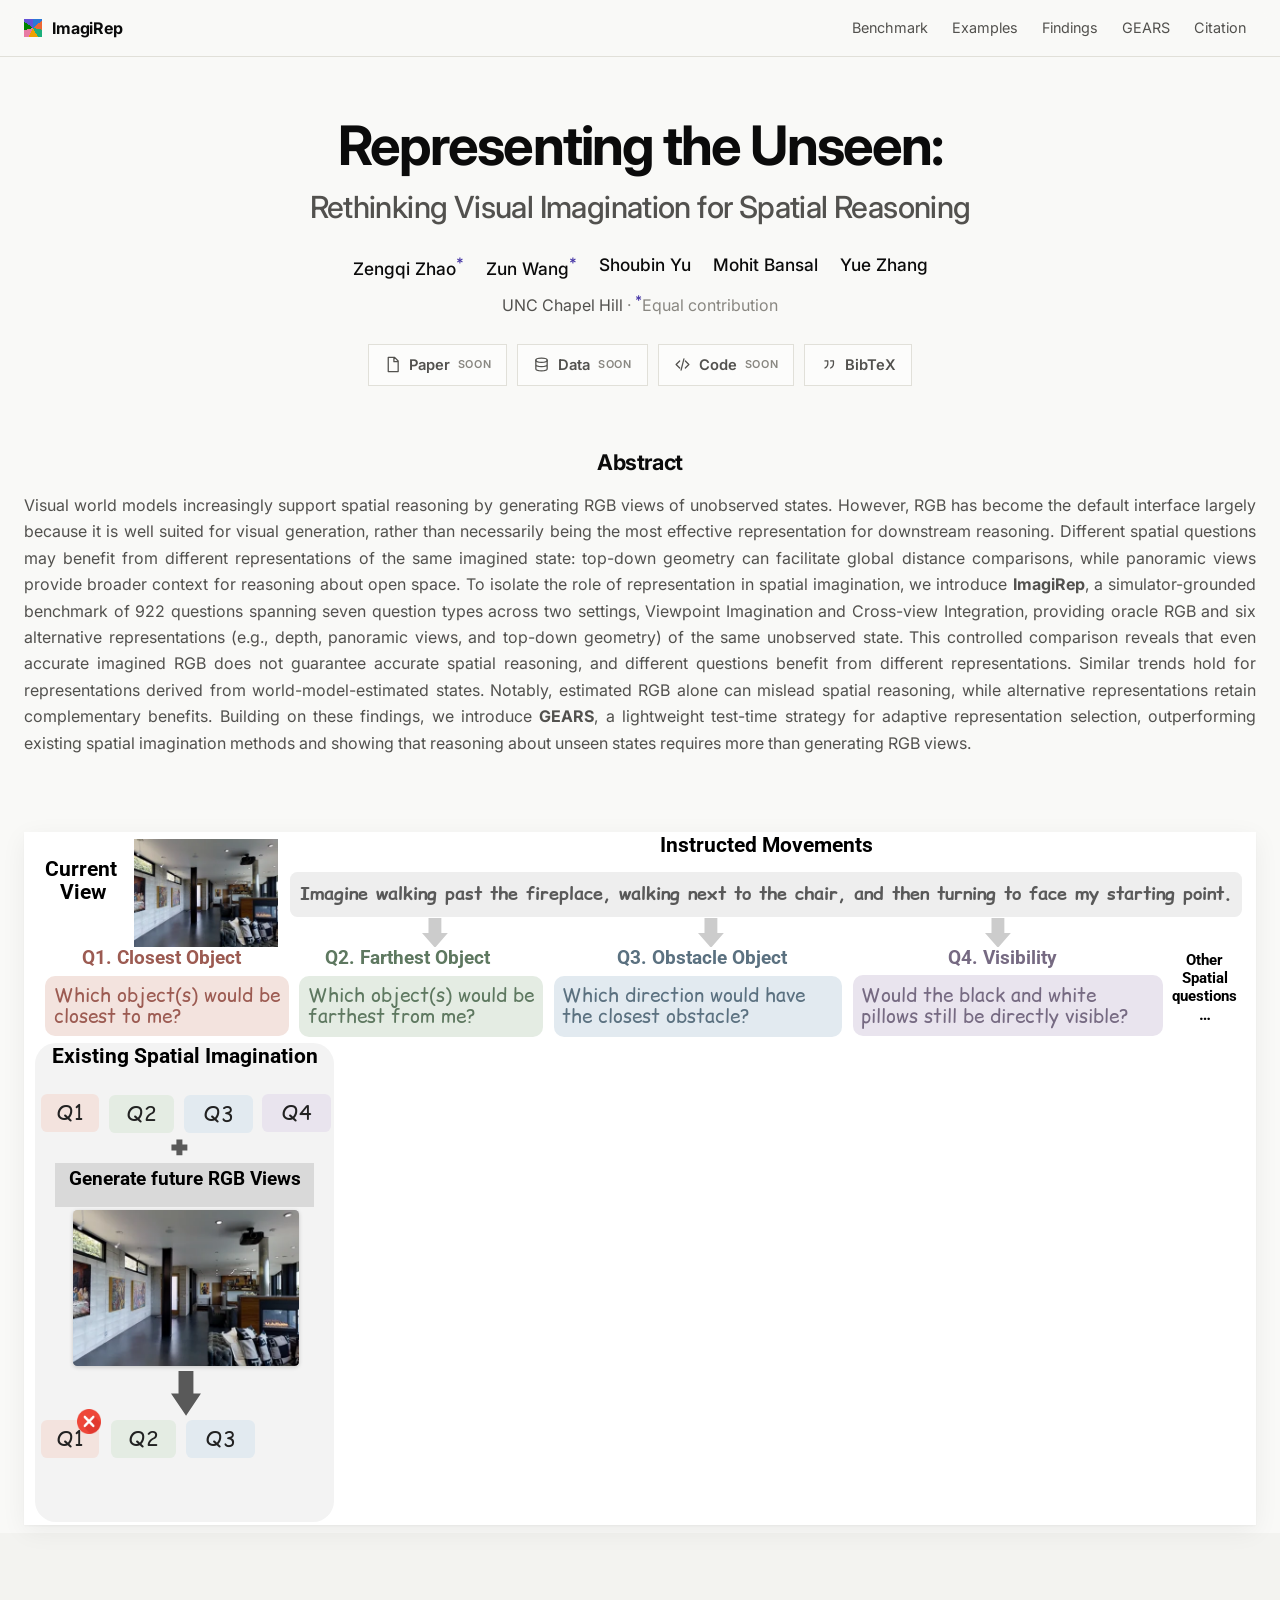
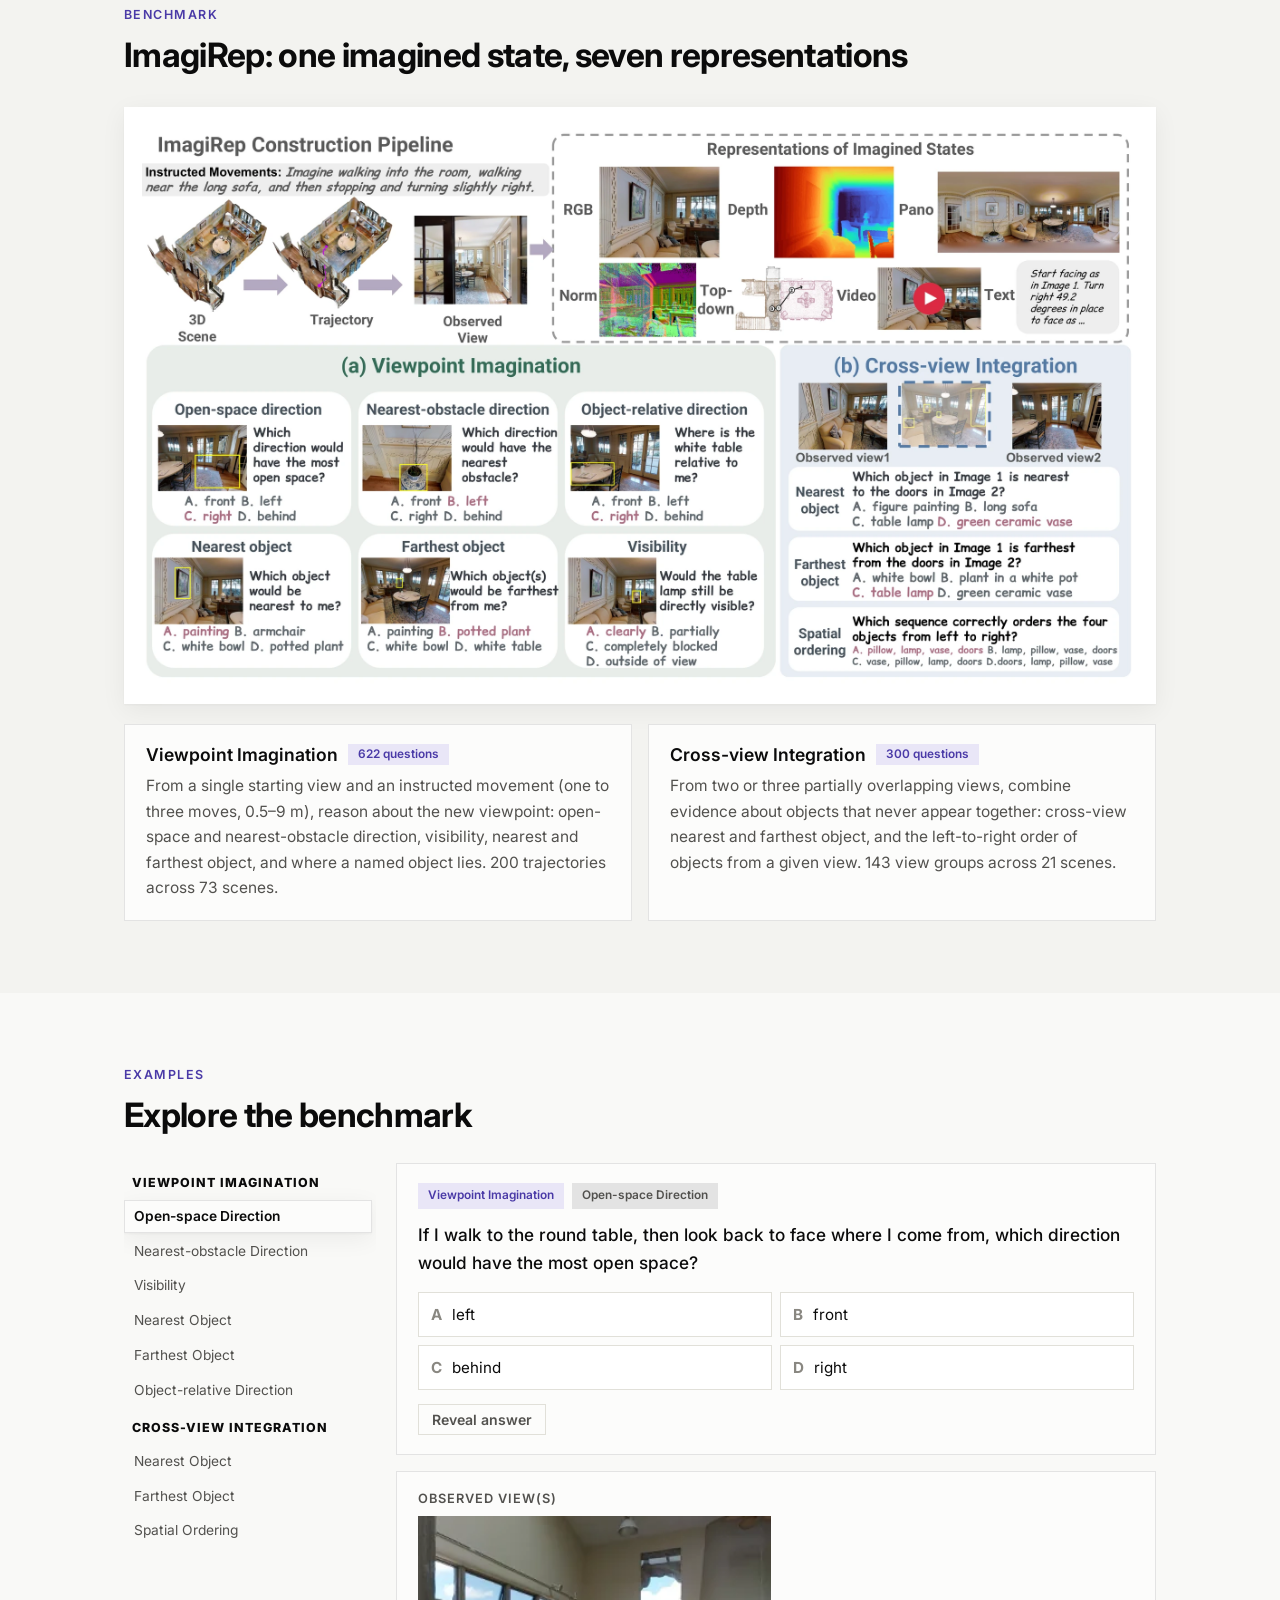
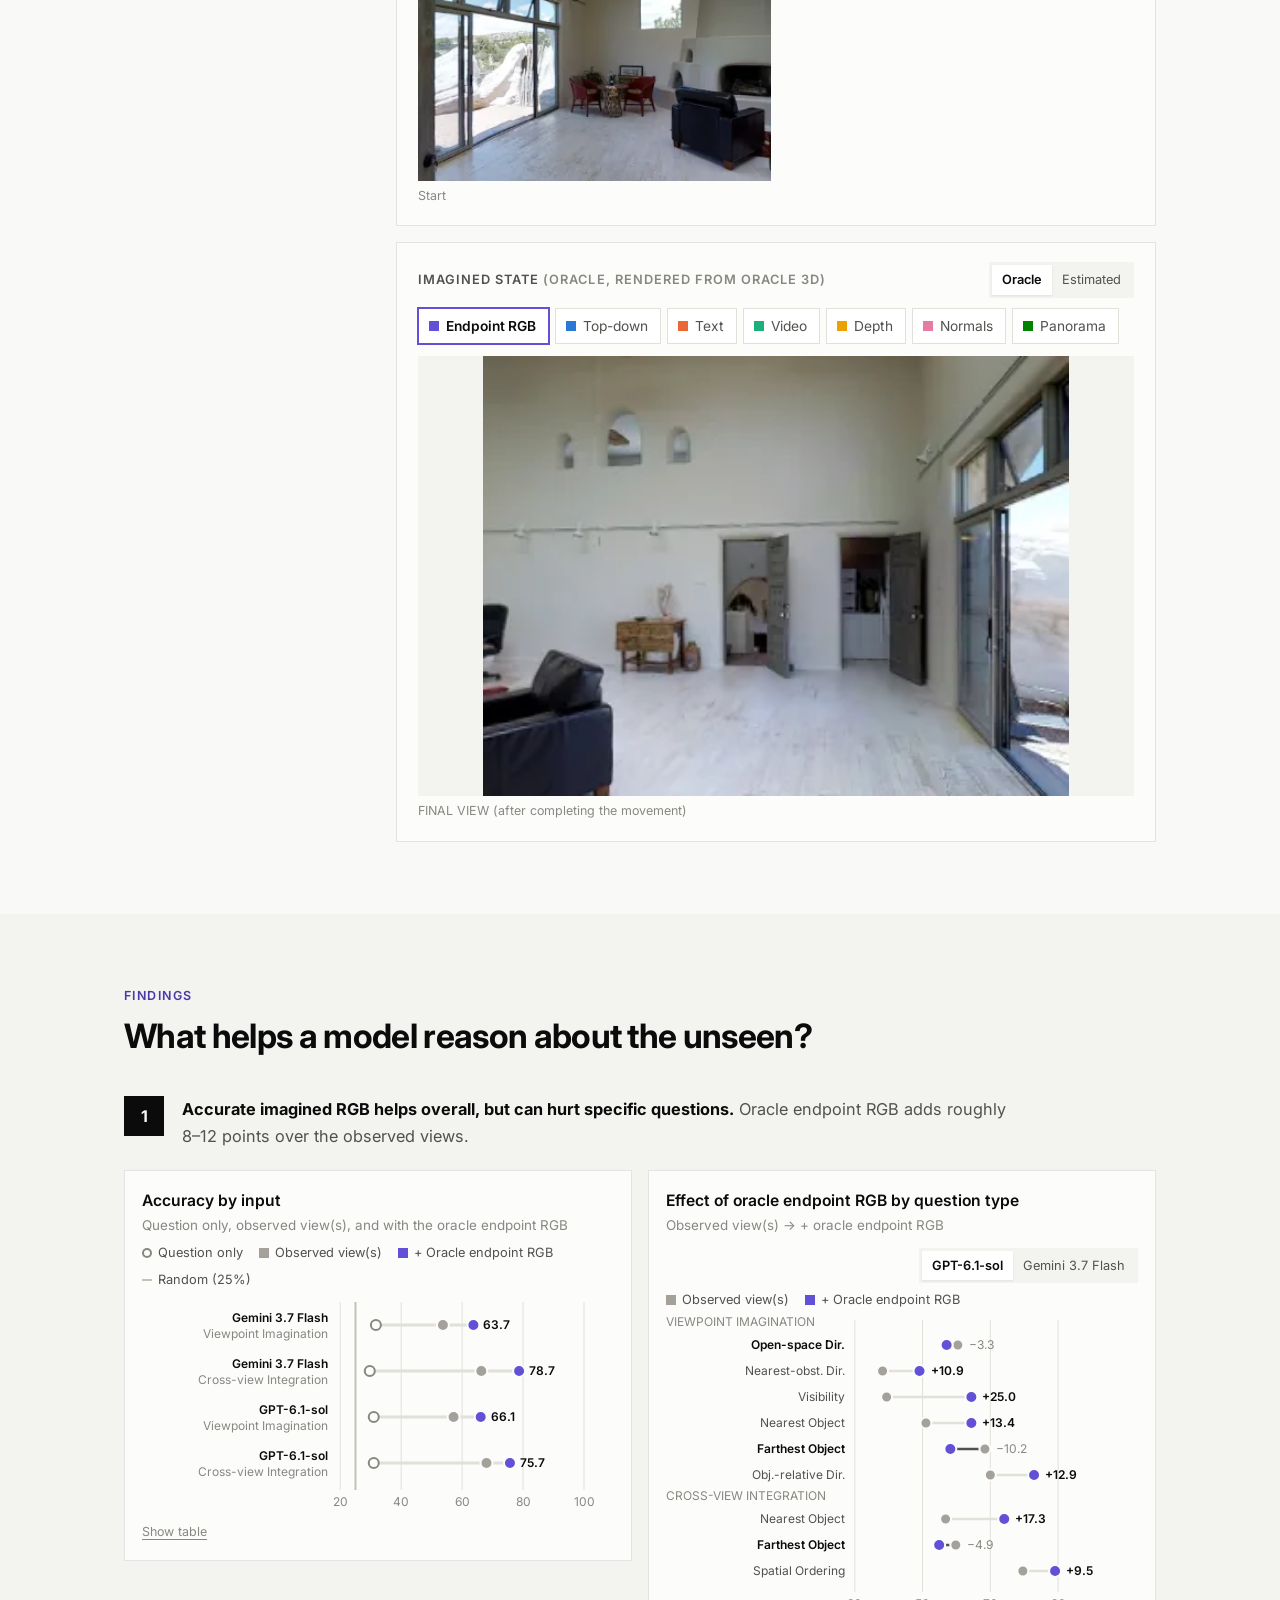
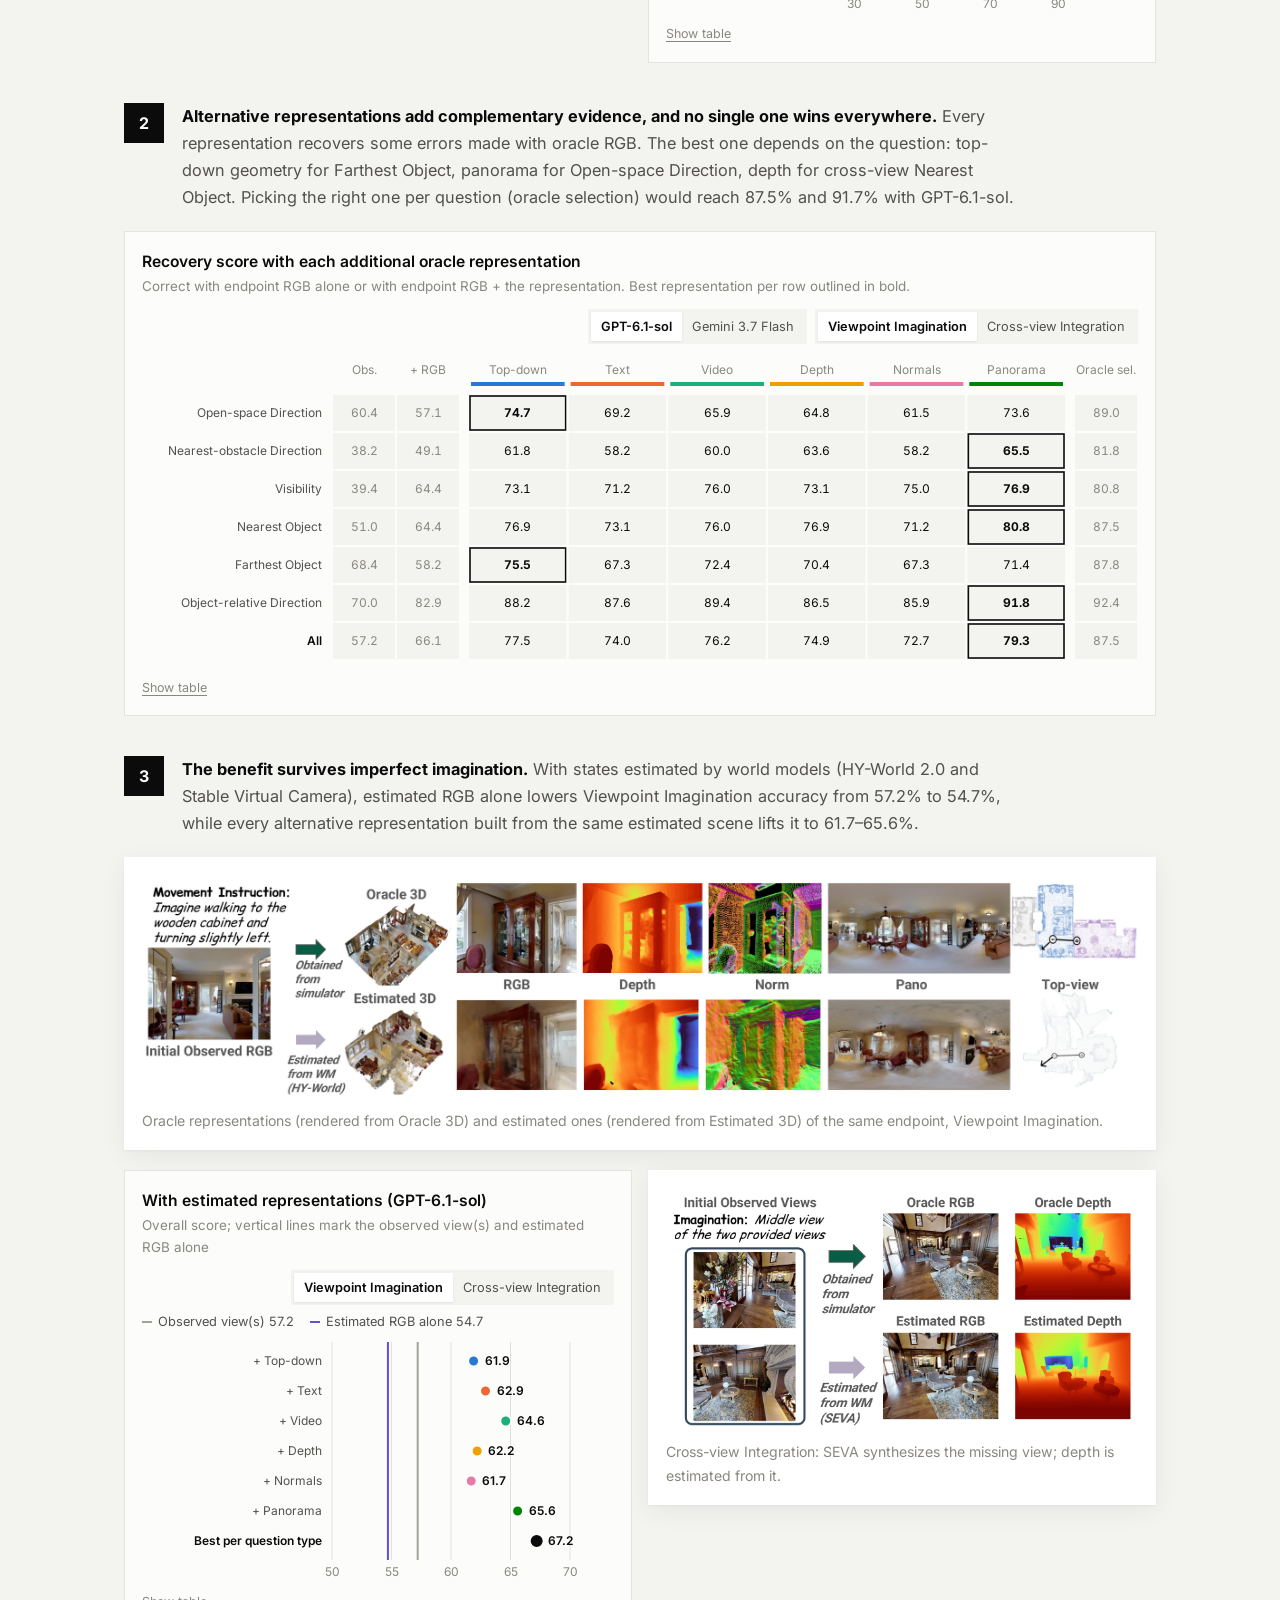
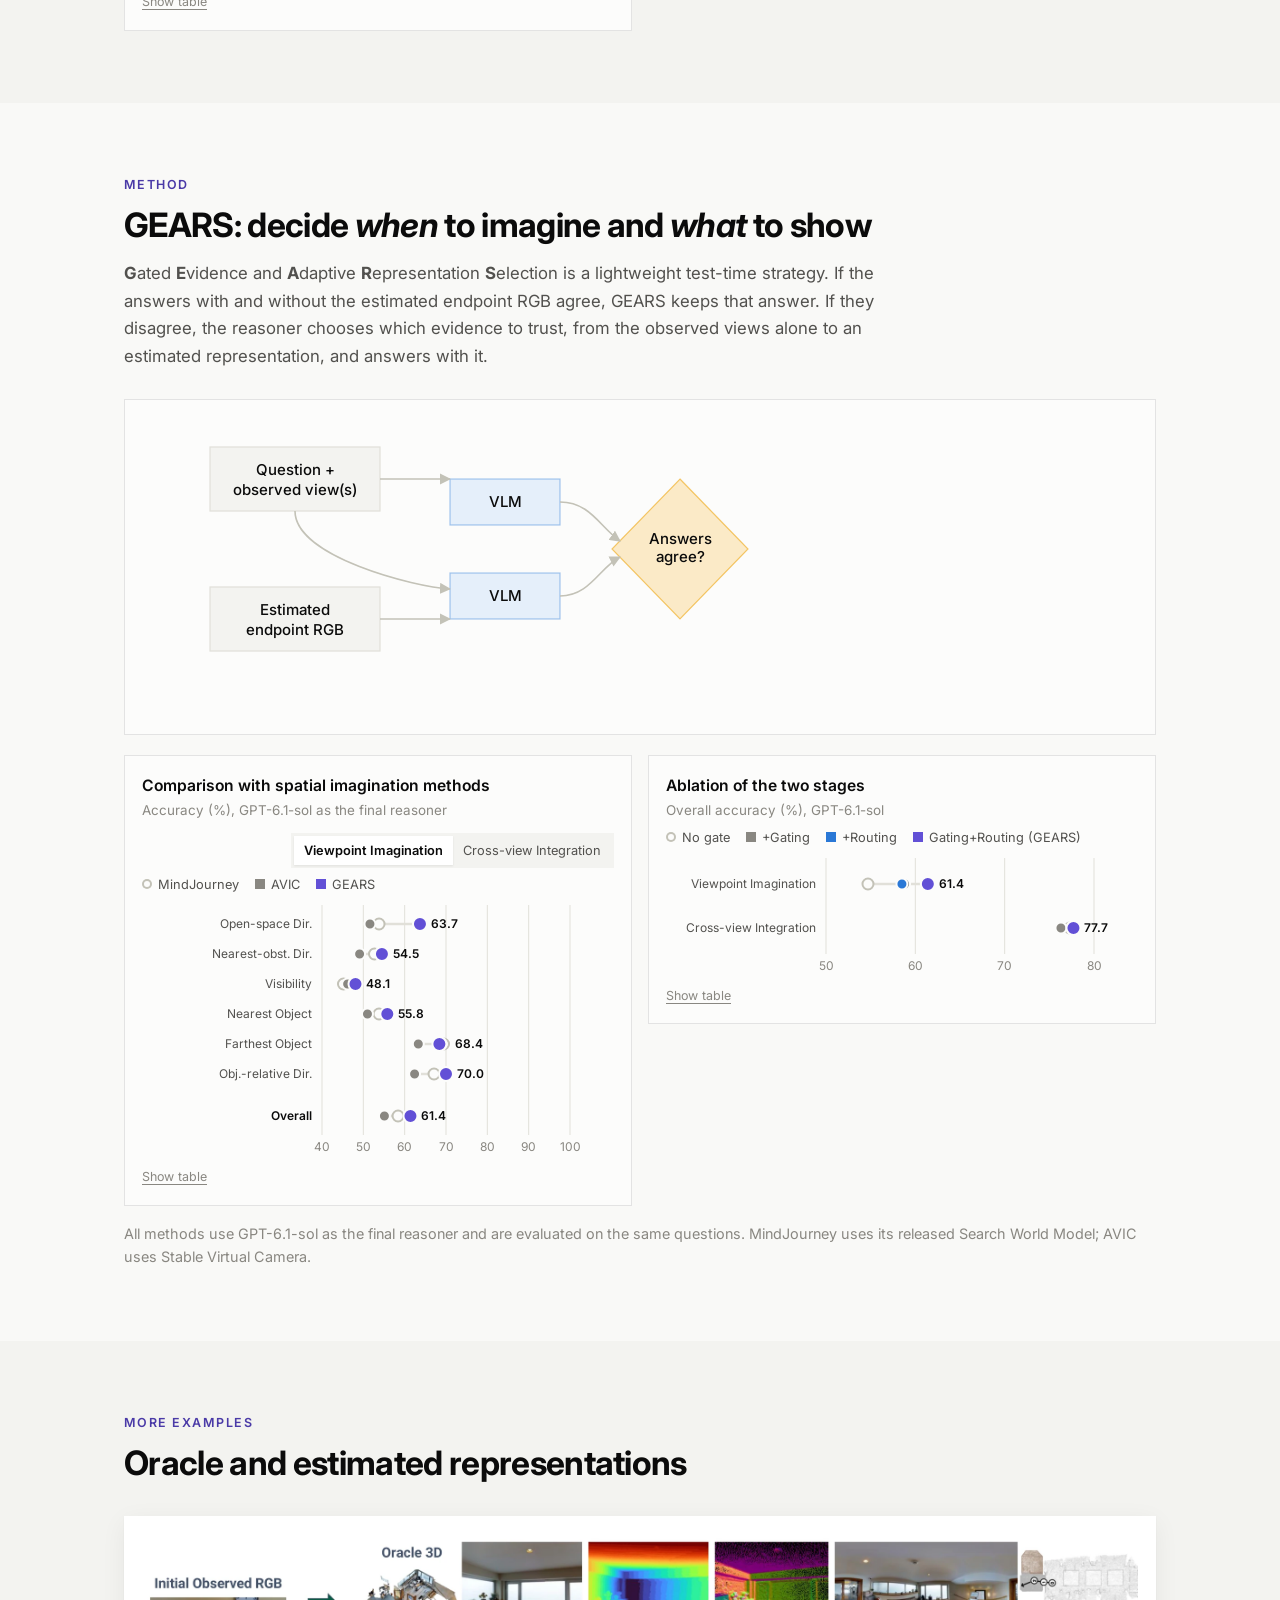
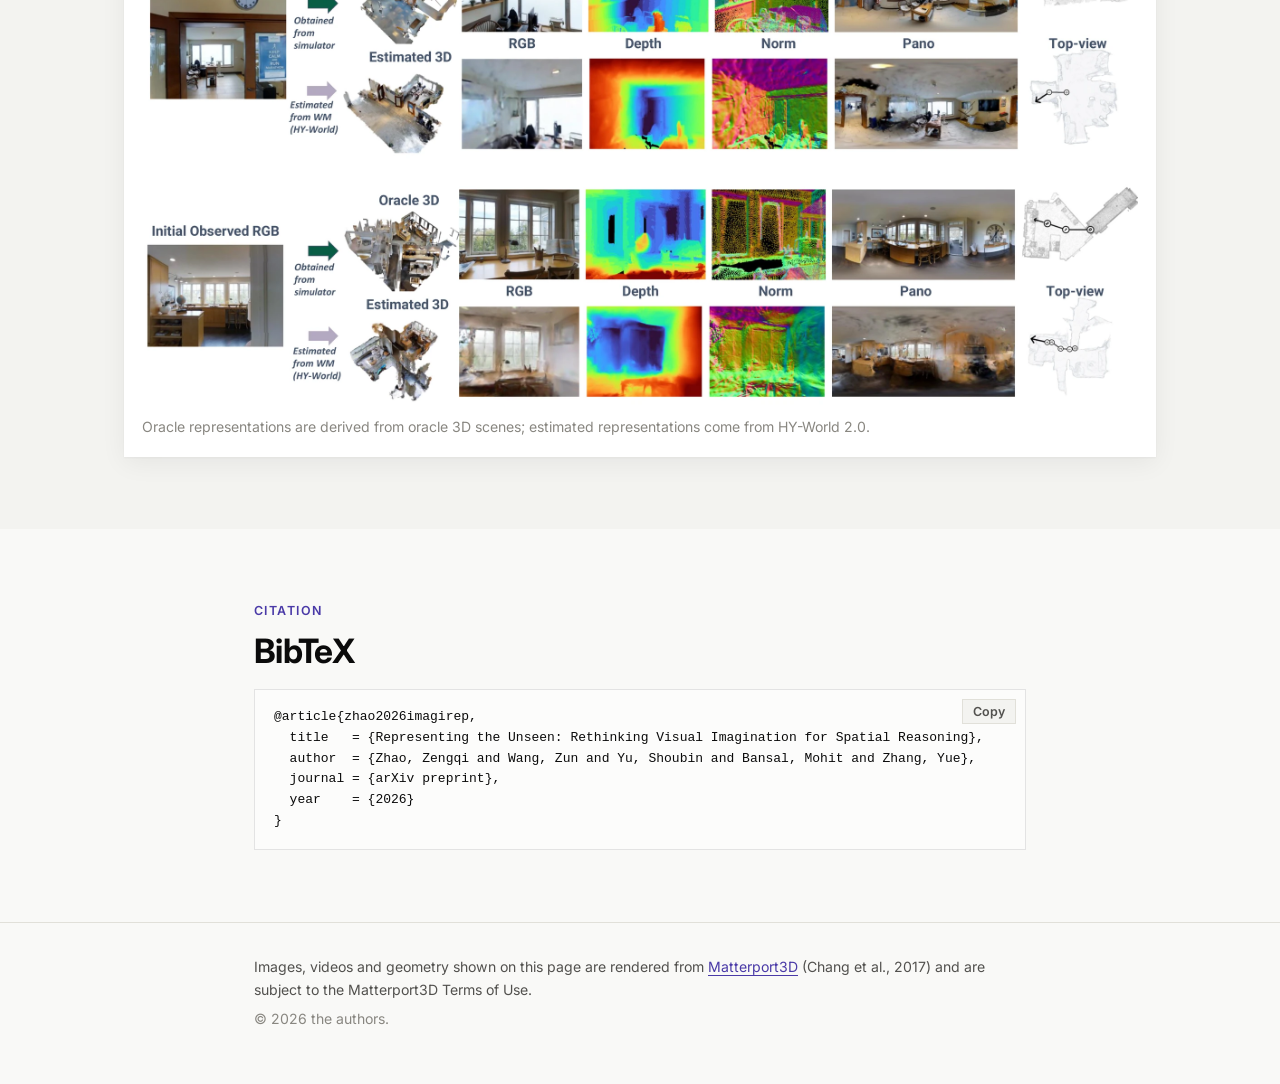
==== commit 7a9041c3: "Hero without the venue tag; abstract as wide as the teaser; teaser arrows clear of the Q titles; Q4 " ====
--- a/index.html
+++ b/index.html
@@ -14,7 +14,7 @@
 <link rel="preconnect" href="https://fonts.googleapis.com">
 <link rel="preconnect" href="https://fonts.gstatic.com" crossorigin>
 <link href="https://fonts.googleapis.com/css2?family=Inter:wght@400;500;600;700&family=Roboto:wght@400;500;700&family=Comic+Relief:wght@400;700&display=swap" rel="stylesheet">
-<link rel="stylesheet" href="static/css/style.css?v=10bf30b8">
+<link rel="stylesheet" href="static/css/style.css?v=967770cc">
 </head>
 <body>
 <a class="skip" href="#main">Skip to content</a>
@@ -35,7 +35,6 @@
 <main id="main">
 <section class="hero" id="top">
   <div class="wrap">
-    <p class="venue">Preprint &middot; 2026</p>
     <h1>Representing the Unseen:<br><span>Rethinking Visual Imagination for Spatial Reasoning</span></h1>
     <p class="authors">
       <span>Zengqi Zhao<sup>*</sup></span><span>Zun Wang<sup>*</sup></span><span>Shoubin Yu</span><span>Mohit Bansal</span><span>Yue Zhang</span>
@@ -51,7 +50,7 @@
 </section>
 
 <section class="abstract" aria-labelledby="abs-h">
-  <div class="wrap narrow">
+  <div class="wrap wide">
     <h2 id="abs-h">Abstract</h2>
     <p>Visual world models increasingly support spatial reasoning by generating RGB views of unobserved states. However, RGB has become
       the default interface largely because it is well suited for visual generation, rather than necessarily being the most effective
@@ -90,10 +89,10 @@
 <div class="tz tz-70" data-step="8.9" data-q="q4" style="left:76.0518%;top:67.0934%;width:21.3976%;height:31.1053%;border-radius:calc(var(--u)*14.77);background:#E9E4EE;"></div>
 <img class="tz tz-71" data-step="8.0" data-q="q1" style="left:29.6356%;top:42.8436%;width:16.2008%;height:14.4007%;" src="static/teaser/71.webp?v=da2d40f0" alt="" decoding="async">
 <div class="tz tz-72" data-step="1" style="left:0.2483%;top:2.8374%;width:9.1142%;height:9.5421%;justify-content:flex-start;"><div class="tz-txt"><p style="text-align:center"><span style="font-size:calc(var(--u)*12);font-weight:700;color:#000000;font-family:var(--tz-sans)">Current </span></p><p style="text-align:center"><span style="font-size:calc(var(--u)*12);font-weight:700;color:#000000;font-family:var(--tz-sans)">View</span></p></div></div>
-<div class="tz tz-73" data-step="3" data-q="q1" style="left:1.5950%;top:15.6222%;width:19.1929%;height:4.8586%;justify-content:flex-start;"><div class="tz-txt"><p style="text-align:center"><span style="font-size:calc(var(--u)*11);font-weight:700;color:#9C5B52;font-family:var(--tz-sans)">Q1. Closest Object</span></p></div></div>
-<div class="tz tz-74" data-step="3" data-q="q2" style="left:21.5014%;top:15.6222%;width:19.1929%;height:4.8586%;justify-content:flex-start;"><div class="tz-txt"><p style="text-align:center"><span style="font-size:calc(var(--u)*11);font-weight:700;color:#5E7860;font-family:var(--tz-sans)">Q2. Farthest Object</span></p></div></div>
-<div class="tz tz-75" data-step="3" data-q="q3" style="left:45.4019%;top:15.6222%;width:19.1929%;height:4.8586%;justify-content:flex-start;"><div class="tz-txt"><p style="text-align:center"><span style="font-size:calc(var(--u)*11);font-weight:700;color:#5B7180;font-family:var(--tz-sans)">Q3. Obstacle Object</span></p></div></div>
-<div class="tz tz-76" data-step="3" data-q="q4" style="left:69.8179%;top:15.6222%;width:19.1929%;height:4.8586%;justify-content:flex-start;"><div class="tz-txt"><p style="text-align:center"><span style="font-size:calc(var(--u)*11);font-weight:700;color:#766A82;font-family:var(--tz-sans)">Q4. Visibility</span></p></div></div>
+<div class="tz tz-73" data-step="3" data-q="q1" style="left:1.5950%;top:15.8722%;width:19.1929%;height:4.8586%;justify-content:flex-start;"><div class="tz-txt"><p style="text-align:center"><span style="font-size:calc(var(--u)*11);font-weight:700;color:#9C5B52;font-family:var(--tz-sans)">Q1. Closest Object</span></p></div></div>
+<div class="tz tz-74" data-step="3" data-q="q2" style="left:21.5014%;top:15.8722%;width:19.1929%;height:4.8586%;justify-content:flex-start;"><div class="tz-txt"><p style="text-align:center"><span style="font-size:calc(var(--u)*11);font-weight:700;color:#5E7860;font-family:var(--tz-sans)">Q2. Farthest Object</span></p></div></div>
+<div class="tz tz-75" data-step="3" data-q="q3" style="left:45.4019%;top:15.8722%;width:19.1929%;height:4.8586%;justify-content:flex-start;"><div class="tz-txt"><p style="text-align:center"><span style="font-size:calc(var(--u)*11);font-weight:700;color:#5B7180;font-family:var(--tz-sans)">Q3. Obstacle Object</span></p></div></div>
+<div class="tz tz-76" data-step="3" data-q="q4" style="left:69.8179%;top:15.8722%;width:19.1929%;height:4.8586%;justify-content:flex-start;"><div class="tz-txt"><p style="text-align:center"><span style="font-size:calc(var(--u)*11);font-weight:700;color:#766A82;font-family:var(--tz-sans)">Q4. Visibility</span></p></div></div>
 <div class="tz tz-77" data-step="4" style="left:-0.2600%;top:29.8965%;width:26.6076%;height:9.5421%;justify-content:flex-start;"><div class="tz-txt"><p style="text-align:center"><span style="font-size:calc(var(--u)*12);font-weight:700;color:#000000;font-family:var(--tz-sans)">Existing Spatial Imagination</span></p></div></div>
 <div class="tz tz-78" data-step="2" style="left:21.5907%;top:5.7796%;width:77.2867%;height:6.4509%;border-radius:calc(var(--u)*4.35);background:#EEEEEE;justify-content:center;"><div class="tz-txt"><p style="text-align:center"><span style="font-size:calc(var(--u)*10.3);font-weight:700;color:#595959;font-family:var(--tz-hand)">Imagine walking past the fireplace, walking next to the chair, and then turning to face my starting point.</span></p></div></div>
 <div class="tz tz-79" data-step="8.0" data-q="q1" style="left:27.0079%;top:57.2447%;width:21.9291%;height:8.3990%;justify-content:flex-start;"><div class="tz-txt"><p style="text-align:center"><span style="font-size:calc(var(--u)*11);font-weight:700;color:#9C5B52;font-family:var(--tz-hand)">Q1.</span><span style="font-size:calc(var(--u)*11);color:#9C5B52;font-family:var(--tz-hand)">The </span><span style="font-size:calc(var(--u)*11);font-weight:700;color:#9C5B52;font-family:var(--tz-hand)">closest object</span><span style="font-size:calc(var(--u)*11);color:#9C5B52;font-family:var(--tz-hand)"> is </span></p><p style="text-align:center"><span style="font-size:calc(var(--u)*11);color:#9C5B52;font-family:var(--tz-hand)">the </span><span style="font-size:calc(var(--u)*11);font-weight:700;color:#9C5B52;font-family:var(--tz-hand)">black pillar</span><span style="font-size:calc(var(--u)*11);color:#9C5B52;font-family:var(--tz-hand)">.</span></p></div></div>
@@ -130,15 +129,15 @@
 <img class="tz tz-129" data-step="6.5" data-q="q4" style="left:22.9124%;top:83.2725%;width:2.0000%;height:3.5556%;" src="static/teaser/129.webp?v=2dc34a20" alt="" decoding="async">
 <div class="tz tz-130" data-step="3" style="left:91.6691%;top:16.2775%;width:8.3301%;height:11.2219%;justify-content:flex-start;"><div class="tz-txt"><p style="text-align:center"><span style="font-size:calc(var(--u)*9);font-weight:700;color:#000000;font-family:var(--tz-sans)">Other Spatial questions</span></p><p style="text-align:center"><span style="font-weight:700;color:#000000;font-family:var(--tz-sans)">…</span></p></div></div>
 <div class="tz tz-131" data-step="6" style="left:11.9097%;top:77.7531%;width:2.4311%;height:6.4509%;"><svg viewBox="0 0 17.5 26.1" preserveAspectRatio="none"><path d="M4.4,0 H13.1 V13.1 H17.5 L8.8,26.1 L0,13.1 H4.4 Z" fill="#595959"/></svg></div>
-<div class="tz tz-132" data-step="3" data-q="q2" style="left:32.1146%;top:12.5185%;width:2.4311%;height:4.9810%;"><svg viewBox="0 0 17.5 20.2" preserveAspectRatio="none"><path d="M4.4,0 H13.1 V10.1 H17.5 L8.8,20.2 L0,10.1 H4.4 Z" fill="#CCCCCC"/></svg></div>
-<div class="tz tz-133" data-step="3" data-q="q3" style="left:54.5155%;top:12.5185%;width:2.4311%;height:4.9810%;"><svg viewBox="0 0 17.5 20.2" preserveAspectRatio="none"><path d="M4.4,0 H13.1 V10.1 H17.5 L8.8,20.2 L0,10.1 H4.4 Z" fill="#CCCCCC"/></svg></div>
-<div class="tz tz-134" data-step="3" data-q="q4" style="left:77.8276%;top:12.5185%;width:2.4311%;height:4.9810%;"><svg viewBox="0 0 17.5 20.2" preserveAspectRatio="none"><path d="M4.4,0 H13.1 V10.1 H17.5 L8.8,20.2 L0,10.1 H4.4 Z" fill="#CCCCCC"/></svg></div>
+<div class="tz tz-132" data-step="3" data-q="q2" style="left:32.2808%;top:12.3500%;width:2.0987%;height:4.3000%;"><svg viewBox="0 0 17.5 20.2" preserveAspectRatio="none"><path d="M4.4,0 H13.1 V10.1 H17.5 L8.8,20.2 L0,10.1 H4.4 Z" fill="#CCCCCC"/></svg></div>
+<div class="tz tz-133" data-step="3" data-q="q3" style="left:54.6817%;top:12.3500%;width:2.0987%;height:4.3000%;"><svg viewBox="0 0 17.5 20.2" preserveAspectRatio="none"><path d="M4.4,0 H13.1 V10.1 H17.5 L8.8,20.2 L0,10.1 H4.4 Z" fill="#CCCCCC"/></svg></div>
+<div class="tz tz-134" data-step="3" data-q="q4" style="left:77.9938%;top:12.3500%;width:2.0987%;height:4.3000%;"><svg viewBox="0 0 17.5 20.2" preserveAspectRatio="none"><path d="M4.4,0 H13.1 V10.1 H17.5 L8.8,20.2 L0,10.1 H4.4 Z" fill="#CCCCCC"/></svg></div>
 <img class="tz tz-135" data-step="8.0" data-q="q1" style="left:47.5688%;top:38.5233%;width:2.0000%;height:3.5556%;" src="static/teaser/135.webp?v=2dc34a20" alt="" decoding="async">
 <img class="tz tz-136" data-step="8.6" data-q="q3" style="left:94.8341%;top:37.1233%;width:2.0000%;height:3.5556%;" src="static/teaser/136.webp?v=2dc34a20" alt="" decoding="async">
 <img class="tz tz-137" data-step="8.3" data-q="q2" style="left:50.2956%;top:68.1816%;width:2.0000%;height:3.5556%;" src="static/teaser/137.webp?v=2dc34a20" alt="" decoding="async">
 <img class="tz tz-138" data-step="8.9" data-q="q4" style="left:95.4495%;top:66.6666%;width:2.0000%;height:3.5556%;" src="static/teaser/138.webp?v=2dc34a20" alt="" decoding="async">
 <div class="tz tz-139" data-step="7" style="left:48.8211%;top:29.8965%;width:26.6076%;height:9.5421%;justify-content:flex-start;"><div class="tz-txt"><p style="text-align:center"><span style="font-size:calc(var(--u)*15);font-weight:700;color:#595959;font-family:var(--tz-sans)">ImagiRep</span></p></div></div>
-<svg class="tz-overlay" viewBox="0 0 720 405" aria-hidden="true"><path class="tz-box" data-step="7.85" data-q="q1" d="M455.56,282.83 L463.97,282.83 L463.97,307.89 L455.56,307.89 Z" stroke="#F4CCCC"/><path class="tz-arrow" data-step="7.90" data-q="q1" d="M455.56,295.36 C406.98,295.36 406.98,210.68 358.41,210.68" stroke="#D9BFB8" marker-end="url(#tz-head-q1)"/><defs><marker id="tz-head-q1" viewBox="0 0 10 10" refX="8.5" refY="5" markerWidth="5" markerHeight="5" orient="auto-start-reverse"><path d="M0,0 L10,5 L0,10 z" fill="#D9BFB8"/></marker></defs><path class="tz-box" data-step="8.45" data-q="q3" d="M455.07,281.97 L442.37,273.46 L459.02,248.64 L471.71,257.15 Z" stroke="#6D9EEB"/><path class="tz-arrow" data-step="8.50" data-q="q3" d="M471.71,265.30 C502.53,265.30 502.53,206.77 533.34,206.77" stroke="#78909C" marker-end="url(#tz-head-q3)"/><defs><marker id="tz-head-q3" viewBox="0 0 10 10" refX="8.5" refY="5" markerWidth="5" markerHeight="5" orient="auto-start-reverse"><path d="M0,0 L10,5 L0,10 z" fill="#78909C"/></marker></defs><path class="tz-box" data-step="8.15" data-q="q2" d="M504.45,311.96 L483.54,299.98 L500.83,269.81 L521.74,281.78 Z" stroke="#93C47D"/><path class="tz-arrow" data-step="8.20" data-q="q2" d="M483.54,290.88 C430.17,290.88 430.17,334.89 376.80,334.89" stroke="#5E7860" marker-end="url(#tz-head-q2)"/><defs><marker id="tz-head-q2" viewBox="0 0 10 10" refX="8.5" refY="5" markerWidth="5" markerHeight="5" orient="auto-start-reverse"><path d="M0,0 L10,5 L0,10 z" fill="#5E7860"/></marker></defs><path class="tz-box" data-step="8.75" data-q="q4" d="M497.12,301.96 L487.27,296.11 L501.73,271.78 L511.58,277.64 Z" stroke="#FF00FF"/><path class="tz-arrow" data-step="8.80" data-q="q4" d="M511.58,286.87 C528.82,286.87 528.82,332.20 546.07,332.20" stroke="#766A82" marker-end="url(#tz-head-q4)"/><defs><marker id="tz-head-q4" viewBox="0 0 10 10" refX="8.5" refY="5" markerWidth="5" markerHeight="5" orient="auto-start-reverse"><path d="M0,0 L10,5 L0,10 z" fill="#766A82"/></marker></defs></svg>
+<svg class="tz-overlay" viewBox="0 0 720 405" aria-hidden="true"><path class="tz-box" data-step="7.85" data-q="q1" d="M455.56,282.83 L463.97,282.83 L463.97,307.89 L455.56,307.89 Z" stroke="#F4CCCC"/><path class="tz-arrow" data-step="7.90" data-q="q1" d="M455.56,295.36 C406.98,295.36 406.98,210.68 358.41,210.68" stroke="#D9BFB8" marker-end="url(#tz-head-q1)"/><defs><marker id="tz-head-q1" viewBox="0 0 10 10" refX="8.5" refY="5" markerWidth="5" markerHeight="5" orient="auto-start-reverse"><path d="M0,0 L10,5 L0,10 z" fill="#D9BFB8"/></marker></defs><path class="tz-box" data-step="8.45" data-q="q3" d="M455.07,281.97 L442.37,273.46 L459.02,248.64 L471.71,257.15 Z" stroke="#6D9EEB"/><path class="tz-arrow" data-step="8.50" data-q="q3" d="M471.71,265.30 C502.53,265.30 502.53,206.77 533.34,206.77" stroke="#78909C" marker-end="url(#tz-head-q3)"/><defs><marker id="tz-head-q3" viewBox="0 0 10 10" refX="8.5" refY="5" markerWidth="5" markerHeight="5" orient="auto-start-reverse"><path d="M0,0 L10,5 L0,10 z" fill="#78909C"/></marker></defs><path class="tz-box" data-step="8.15" data-q="q2" d="M504.45,311.96 L483.54,299.98 L500.83,269.81 L521.74,281.78 Z" stroke="#93C47D"/><path class="tz-arrow" data-step="8.20" data-q="q2" d="M483.54,290.88 C430.17,290.88 430.17,334.89 376.80,334.89" stroke="#5E7860" marker-end="url(#tz-head-q2)"/><defs><marker id="tz-head-q2" viewBox="0 0 10 10" refX="8.5" refY="5" markerWidth="5" markerHeight="5" orient="auto-start-reverse"><path d="M0,0 L10,5 L0,10 z" fill="#5E7860"/></marker></defs><path class="tz-box" data-step="8.75" data-q="q4" d="M497.12,301.96 L487.27,296.11 L501.73,271.78 L511.58,277.64 Z" stroke="#FF00FF"/><path class="tz-arrow" data-step="8.80" data-q="q4" d="M511.58,286.87 C521.58,286.87 521.58,351.98 531.57,351.98 L544.57,351.98" stroke="#766A82" marker-end="url(#tz-head-q4)"/><defs><marker id="tz-head-q4" viewBox="0 0 10 10" refX="8.5" refY="5" markerWidth="5" markerHeight="5" orient="auto-start-reverse"><path d="M0,0 L10,5 L0,10 z" fill="#766A82"/></marker></defs></svg>
 </div>
   </div>
 </section>
--- a/static/css/style.css
+++ b/static/css/style.css
@@ -73,7 +73,6 @@
 
 /* hero */
 .hero { padding: 56px 0 40px; text-align: center; }
-.venue { display: inline-block; font-size: .8rem; font-weight: 600; letter-spacing: .06em; color: var(--accent-ink); background: color-mix(in srgb, var(--accent) 12%, transparent); padding: 4px 12px; margin-bottom: 1.1rem; }
 .hero h1 { font-size: clamp(2rem, 1.2rem + 3.4vw, 3.4rem); letter-spacing: -0.035em; font-weight: 700; }
 .hero h1 span { display: block; font-size: .56em; font-weight: 500; letter-spacing: -0.02em; color: var(--ink-2); margin-top: .35em; }
 .authors { margin-top: 1.6rem; display: flex; flex-wrap: wrap; justify-content: center; gap: 6px 22px; font-size: 1.08rem; font-weight: 500; }
@@ -90,8 +89,8 @@
 .teaser-sec { padding: 4px 0 8px; }
 
 .abstract { padding-top: 24px; }
-.abstract h2 { font-size: 1.35rem; margin-bottom: 1rem; }
-.abstract p { color: var(--ink-2); text-align: left; }
+.abstract h2 { font-size: 1.35rem; margin-bottom: 1rem; text-align: center; }
+.abstract p { color: var(--ink-2); text-align: justify; hyphens: auto; }
 
 /* figures, cards */
 .fig { margin: 32px 0 0; background: var(--surface-2); box-shadow: var(--shadow); padding: 18px; }
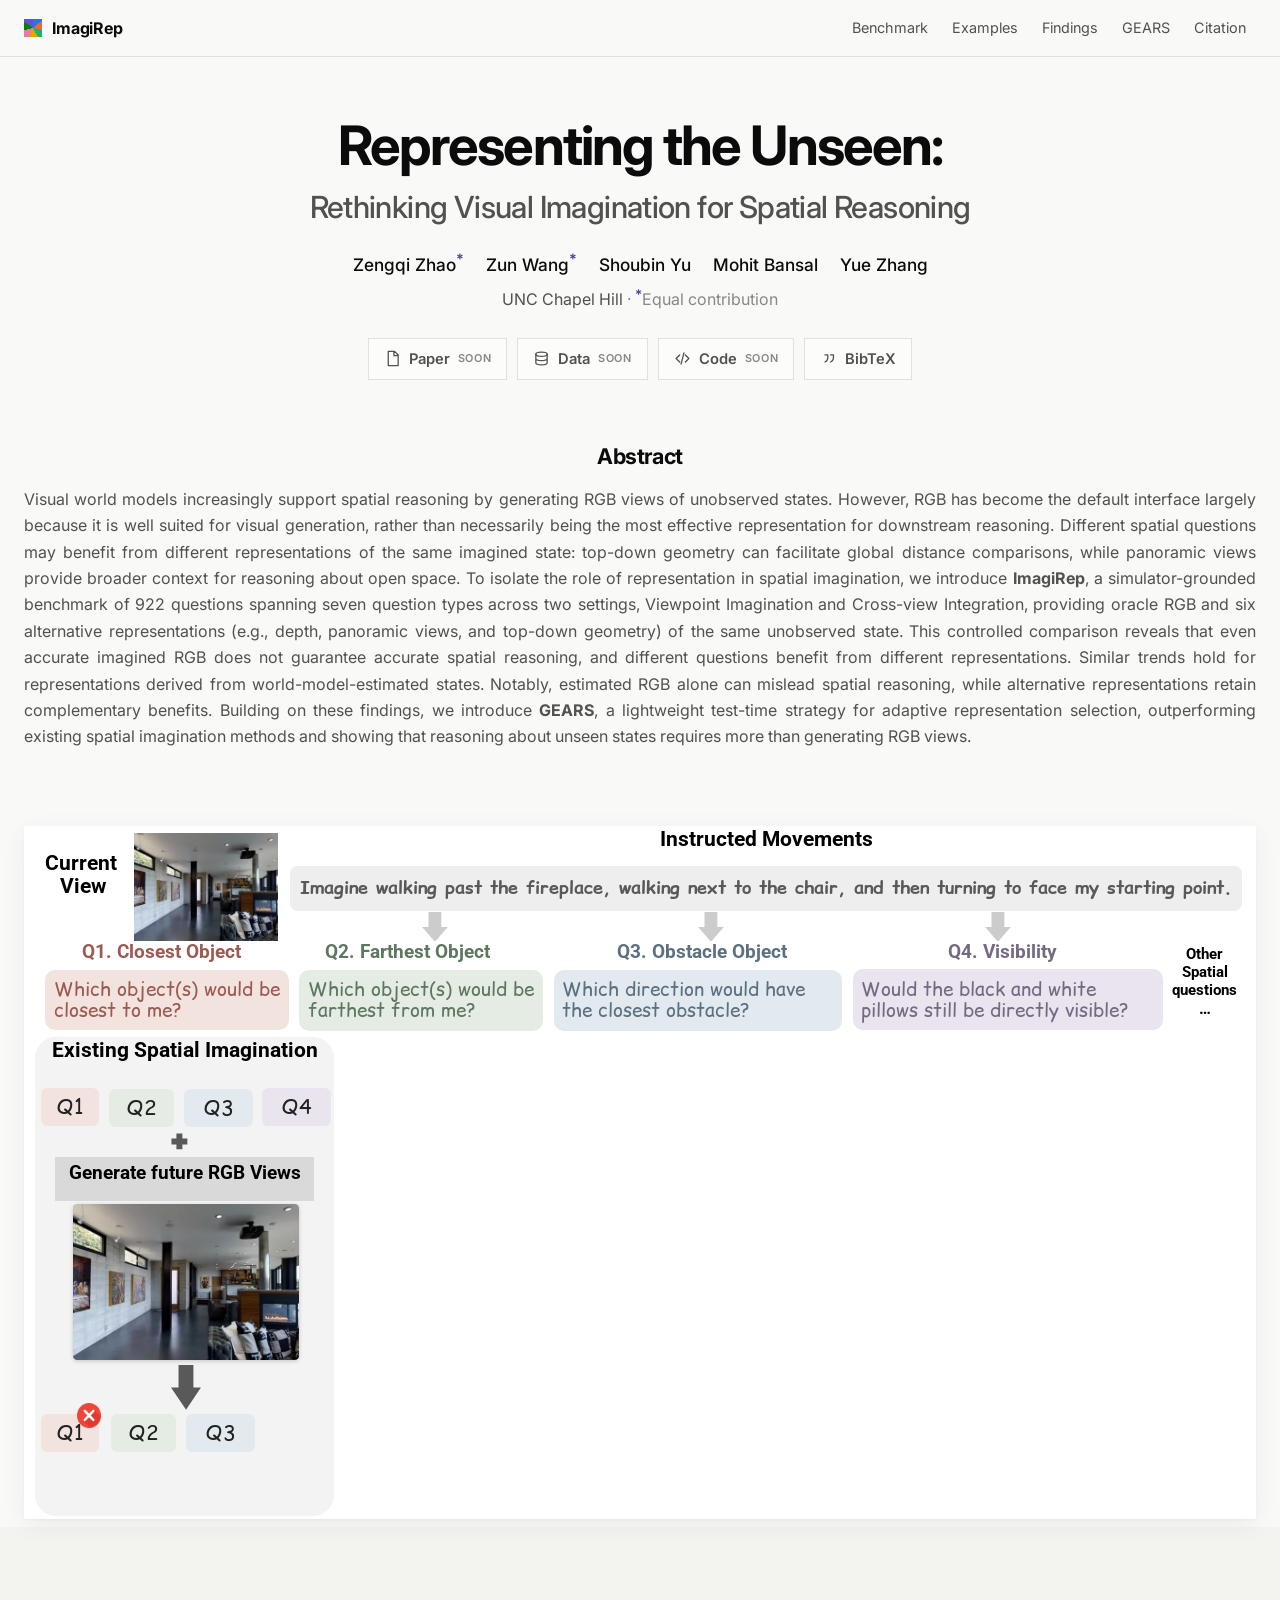
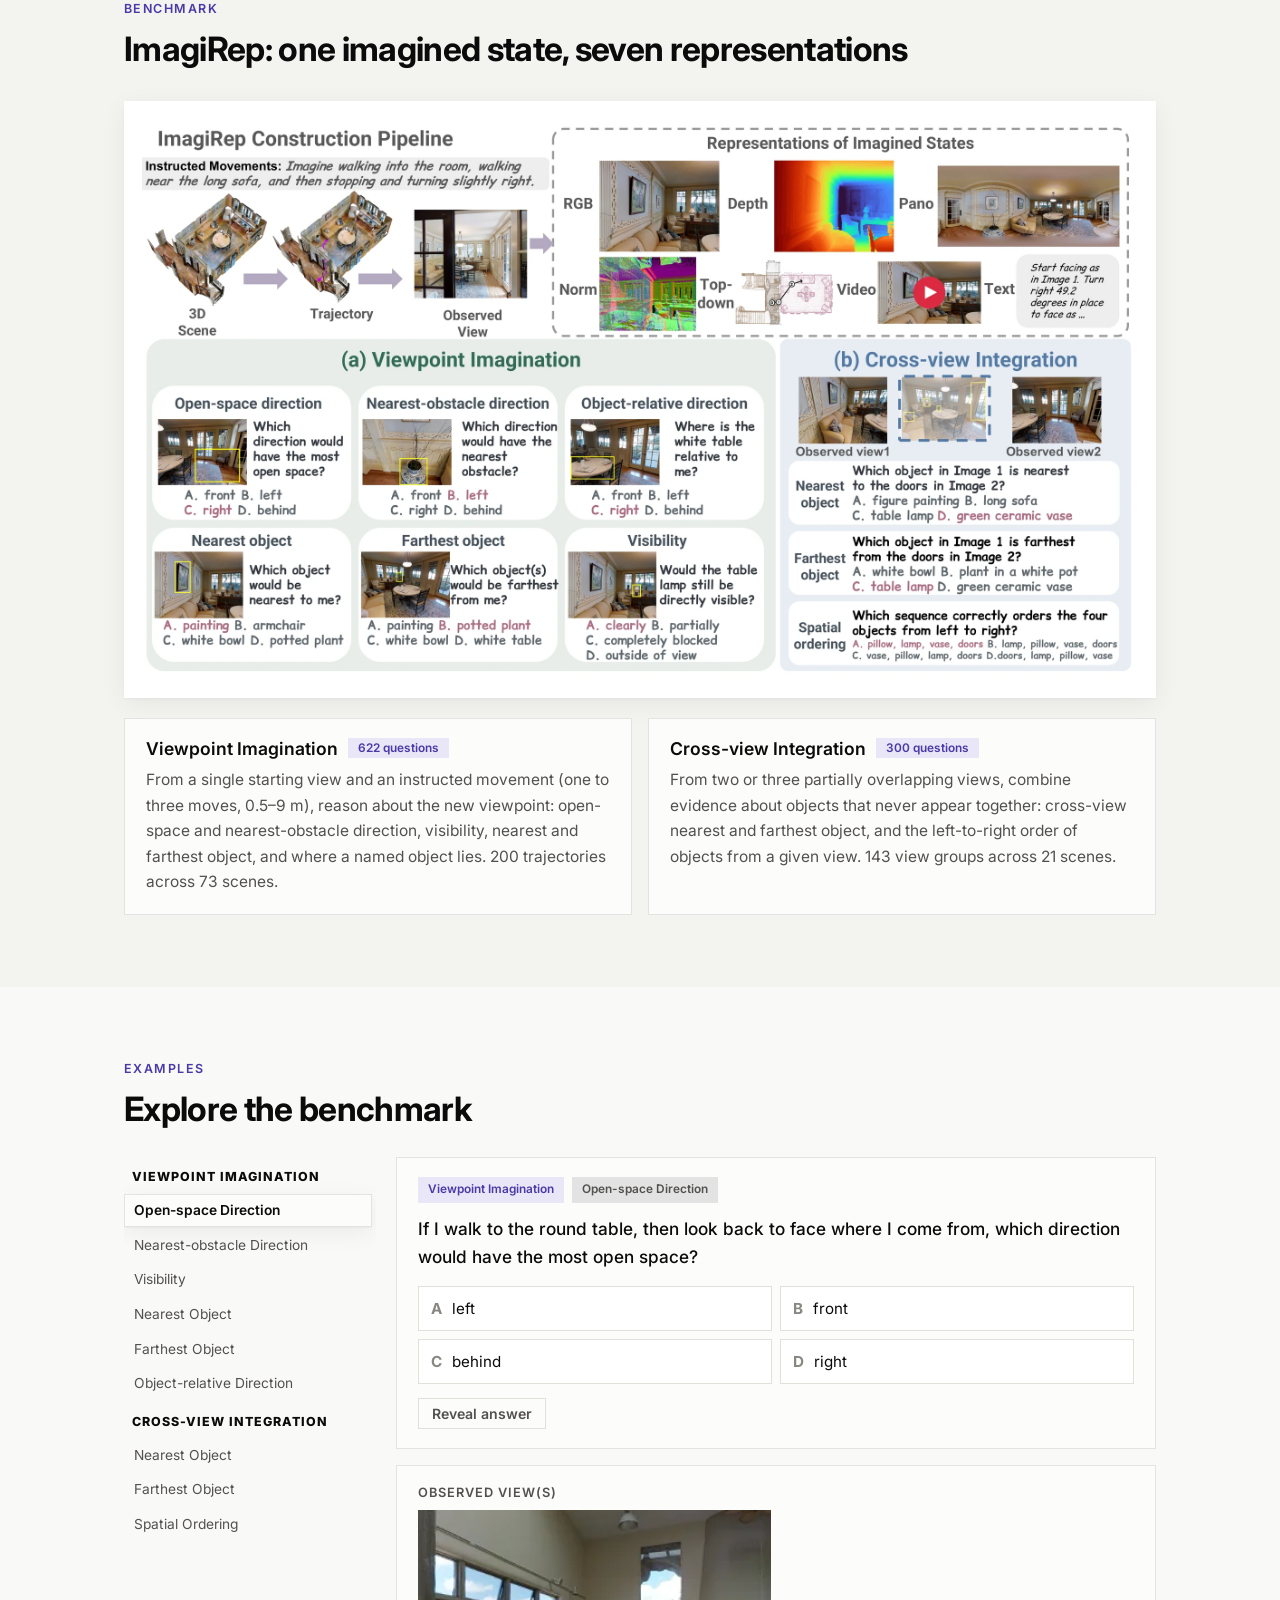
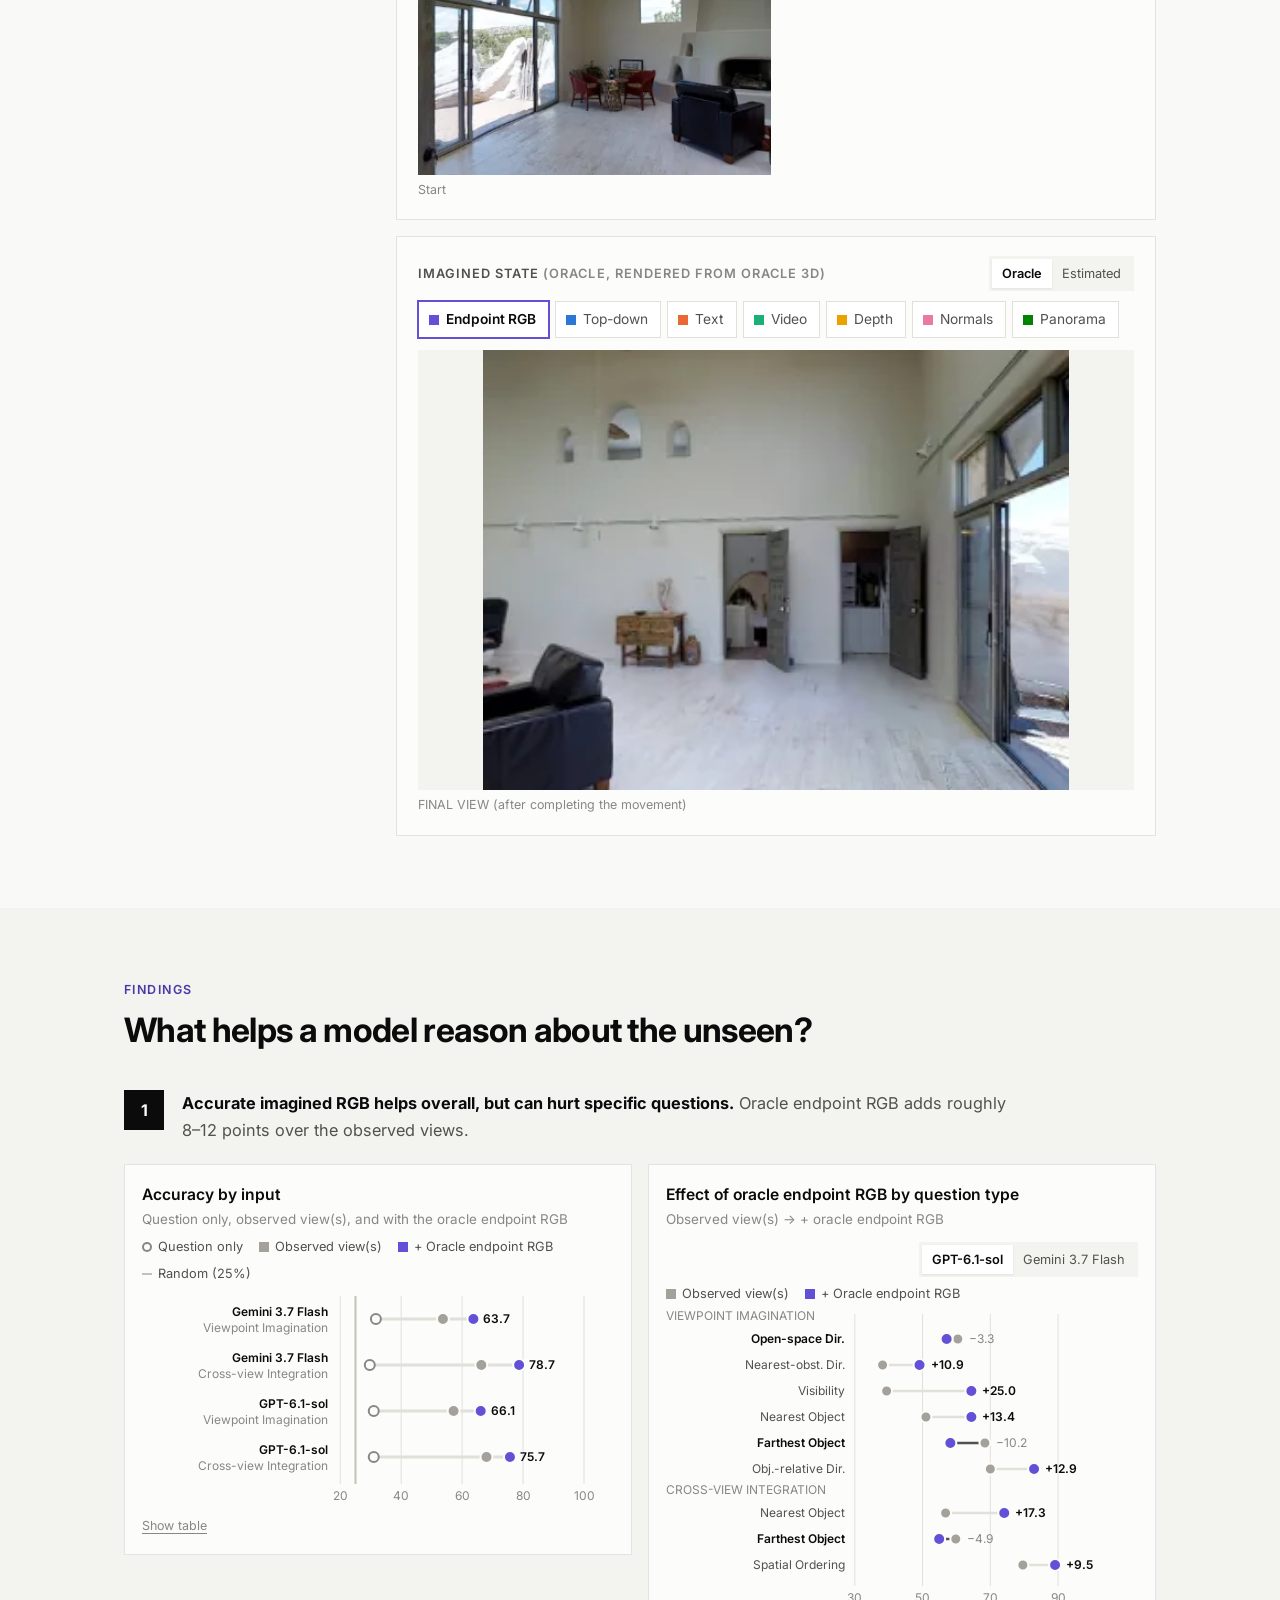
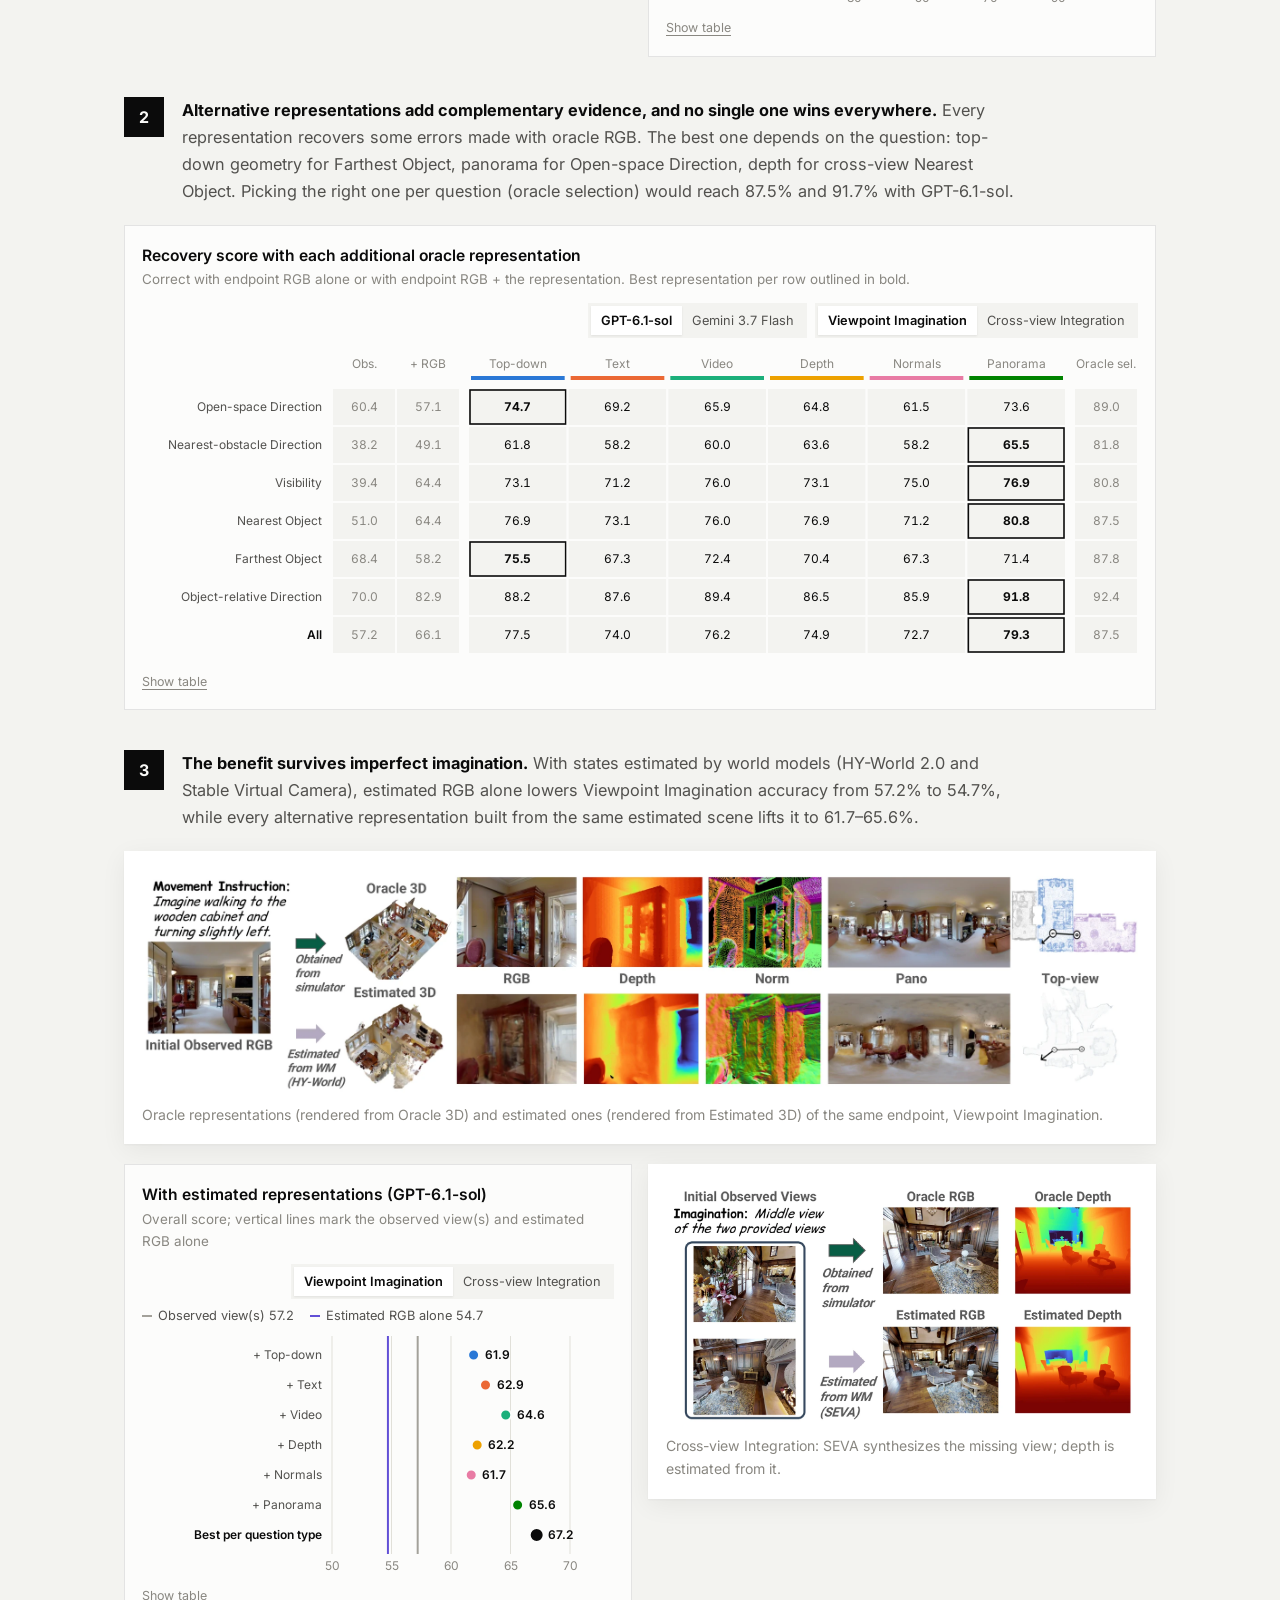
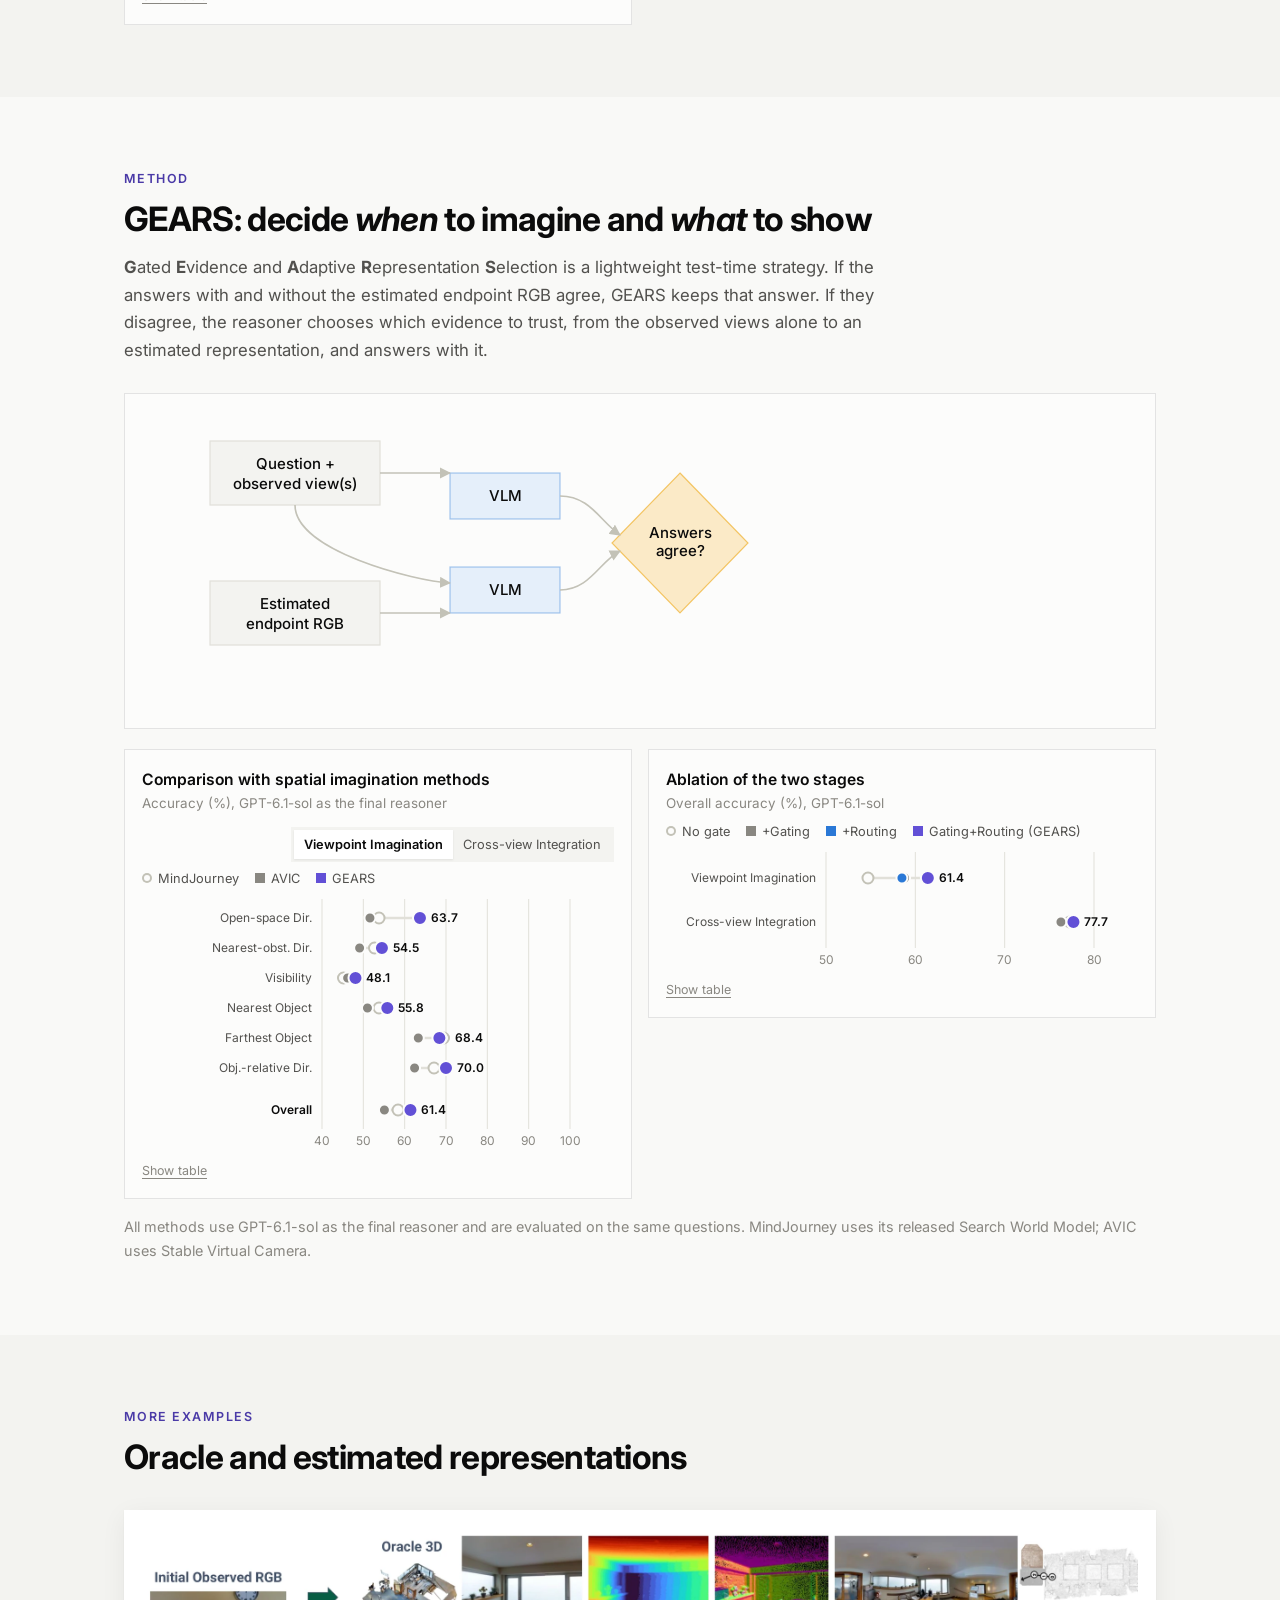
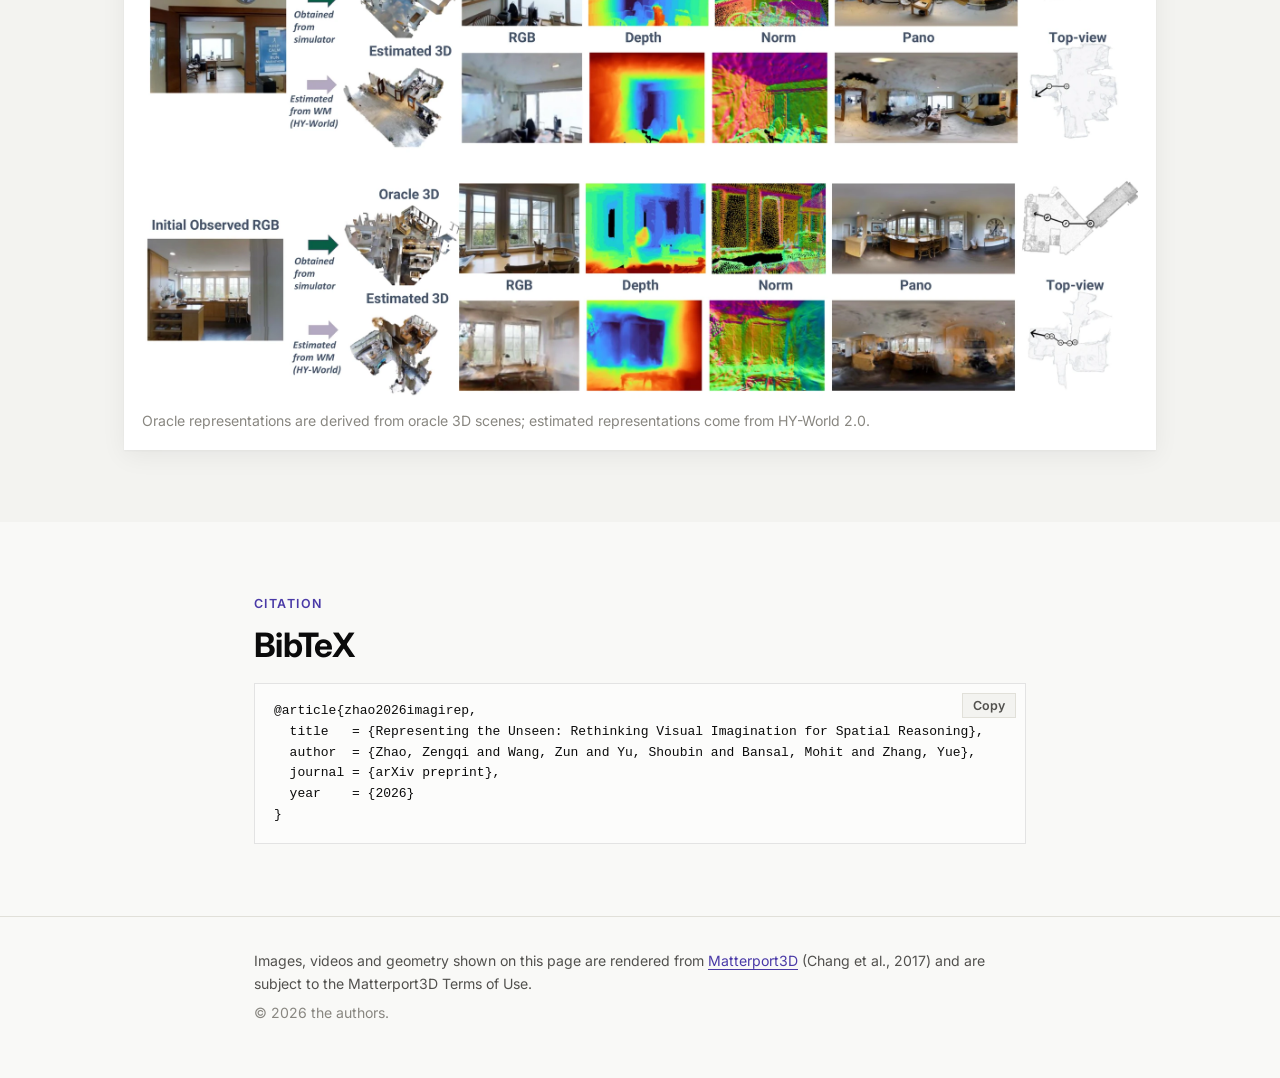
==== commit b2706266: "Author names share one baseline (the * no longer lowers its name)" ====
--- a/index.html
+++ b/index.html
@@ -14,7 +14,7 @@
 <link rel="preconnect" href="https://fonts.googleapis.com">
 <link rel="preconnect" href="https://fonts.gstatic.com" crossorigin>
 <link href="https://fonts.googleapis.com/css2?family=Inter:wght@400;500;600;700&family=Roboto:wght@400;500;700&family=Comic+Relief:wght@400;700&display=swap" rel="stylesheet">
-<link rel="stylesheet" href="static/css/style.css?v=967770cc">
+<link rel="stylesheet" href="static/css/style.css?v=245e0ba9">
 </head>
 <body>
 <a class="skip" href="#main">Skip to content</a>
--- a/static/css/style.css
+++ b/static/css/style.css
@@ -75,8 +75,8 @@
 .hero { padding: 56px 0 40px; text-align: center; }
 .hero h1 { font-size: clamp(2rem, 1.2rem + 3.4vw, 3.4rem); letter-spacing: -0.035em; font-weight: 700; }
 .hero h1 span { display: block; font-size: .56em; font-weight: 500; letter-spacing: -0.02em; color: var(--ink-2); margin-top: .35em; }
-.authors { margin-top: 1.6rem; display: flex; flex-wrap: wrap; justify-content: center; gap: 6px 22px; font-size: 1.08rem; font-weight: 500; }
-.authors sup, .affil sup { color: var(--accent-ink); font-weight: 600; }
+.authors { margin-top: 1.6rem; display: flex; flex-wrap: wrap; justify-content: center; align-items: baseline; gap: 6px 22px; font-size: 1.08rem; font-weight: 500; }
+.authors sup, .affil sup { color: var(--accent-ink); font-weight: 600; line-height: 0; }   /* the * must not push its name down */
 .affil { margin-top: .4rem; color: var(--ink-2); }
 .links { margin-top: 1.6rem; display: flex; flex-wrap: wrap; gap: 10px; justify-content: center; }
 .btn { display: inline-flex; align-items: center; gap: 8px; padding: 9px 16px; background: var(--surface); color: var(--ink-2); box-shadow: inset 0 0 0 1px var(--line); text-decoration: none; font-weight: 600; font-size: .92rem; border: 0; cursor: pointer; font-family: inherit; }
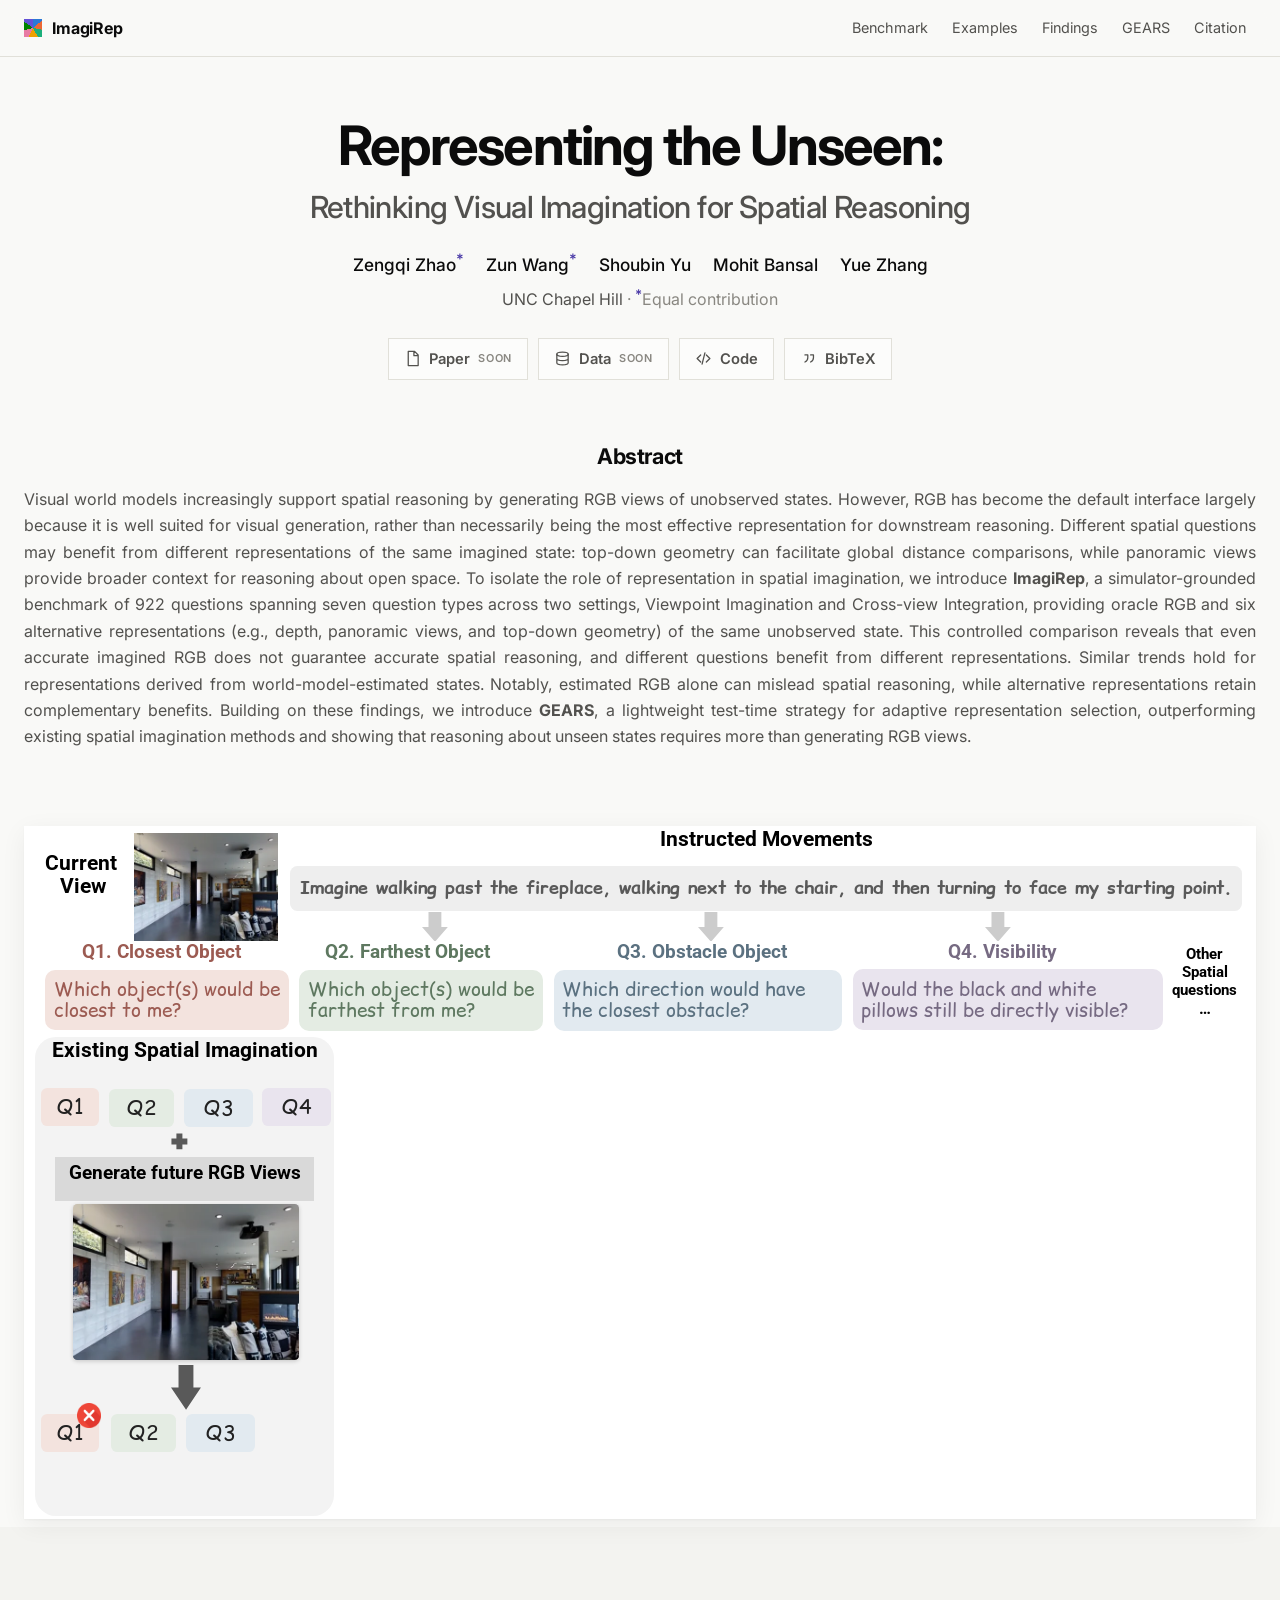
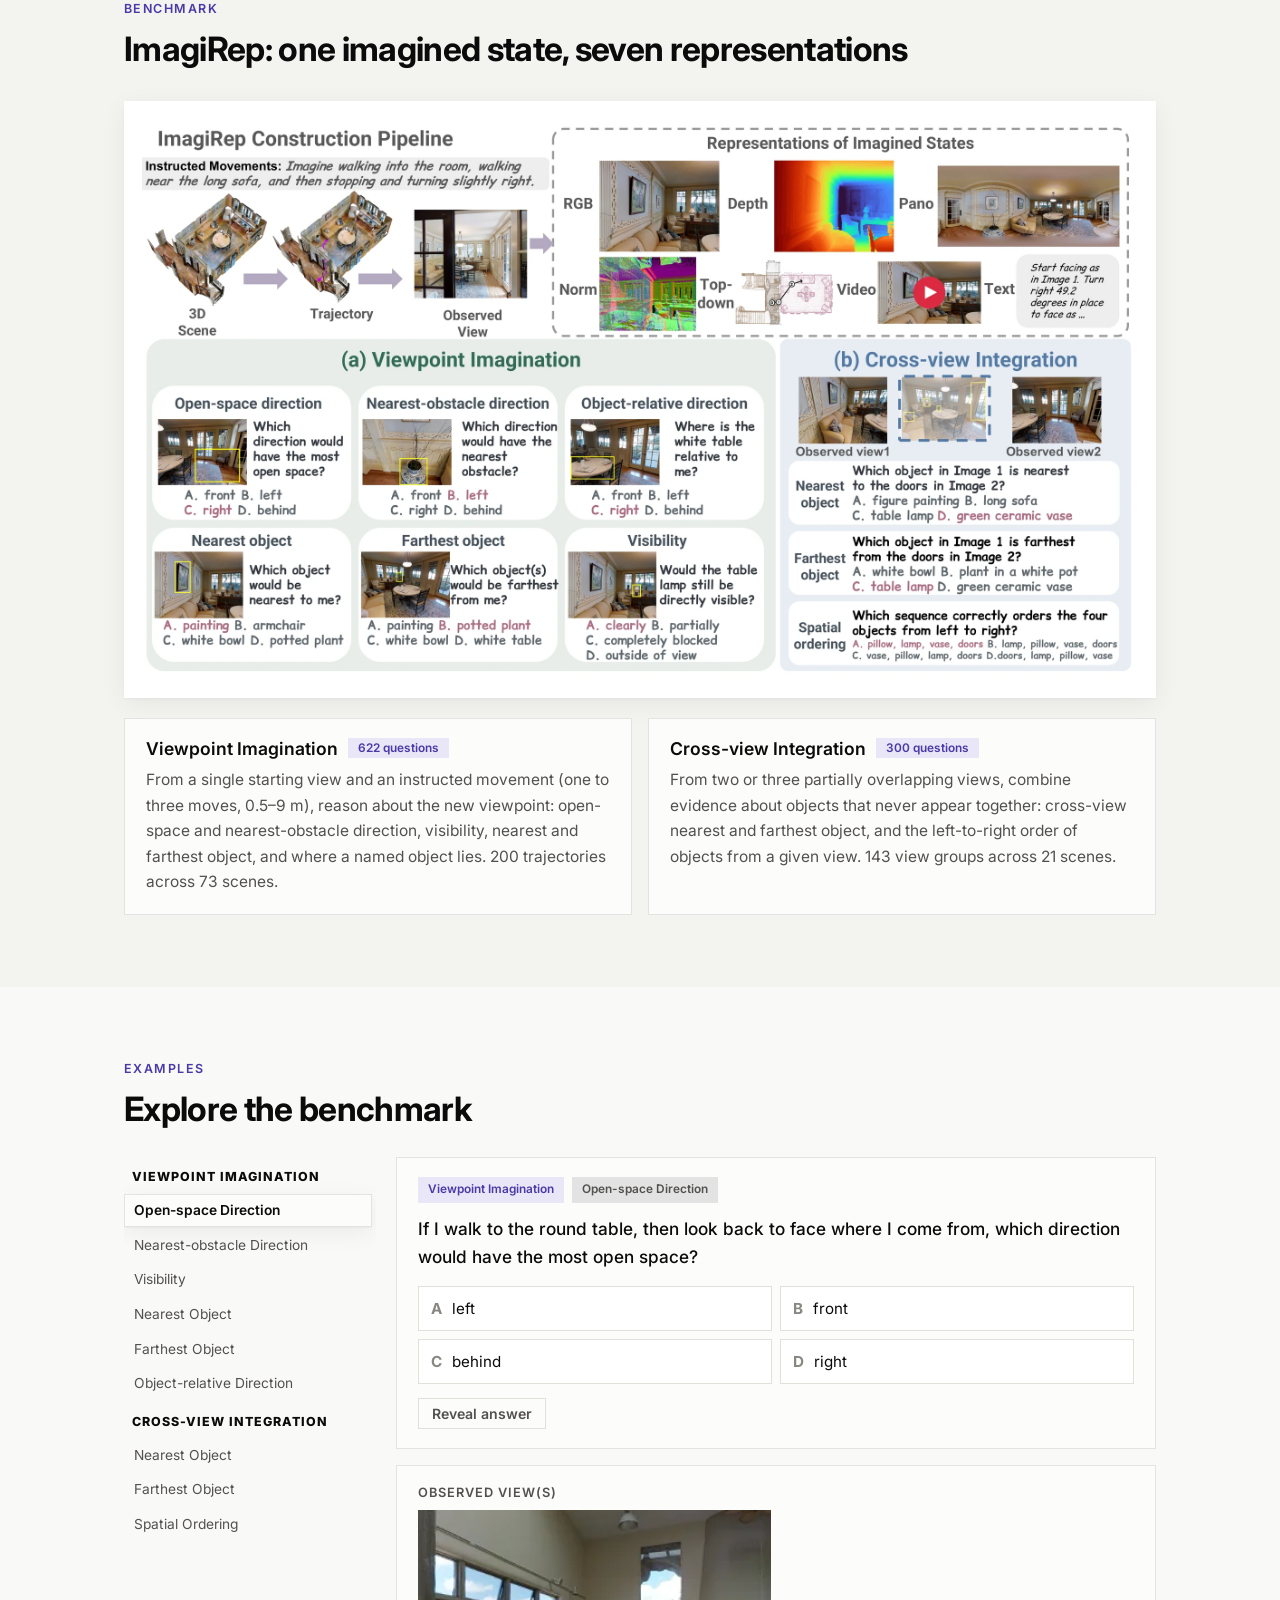
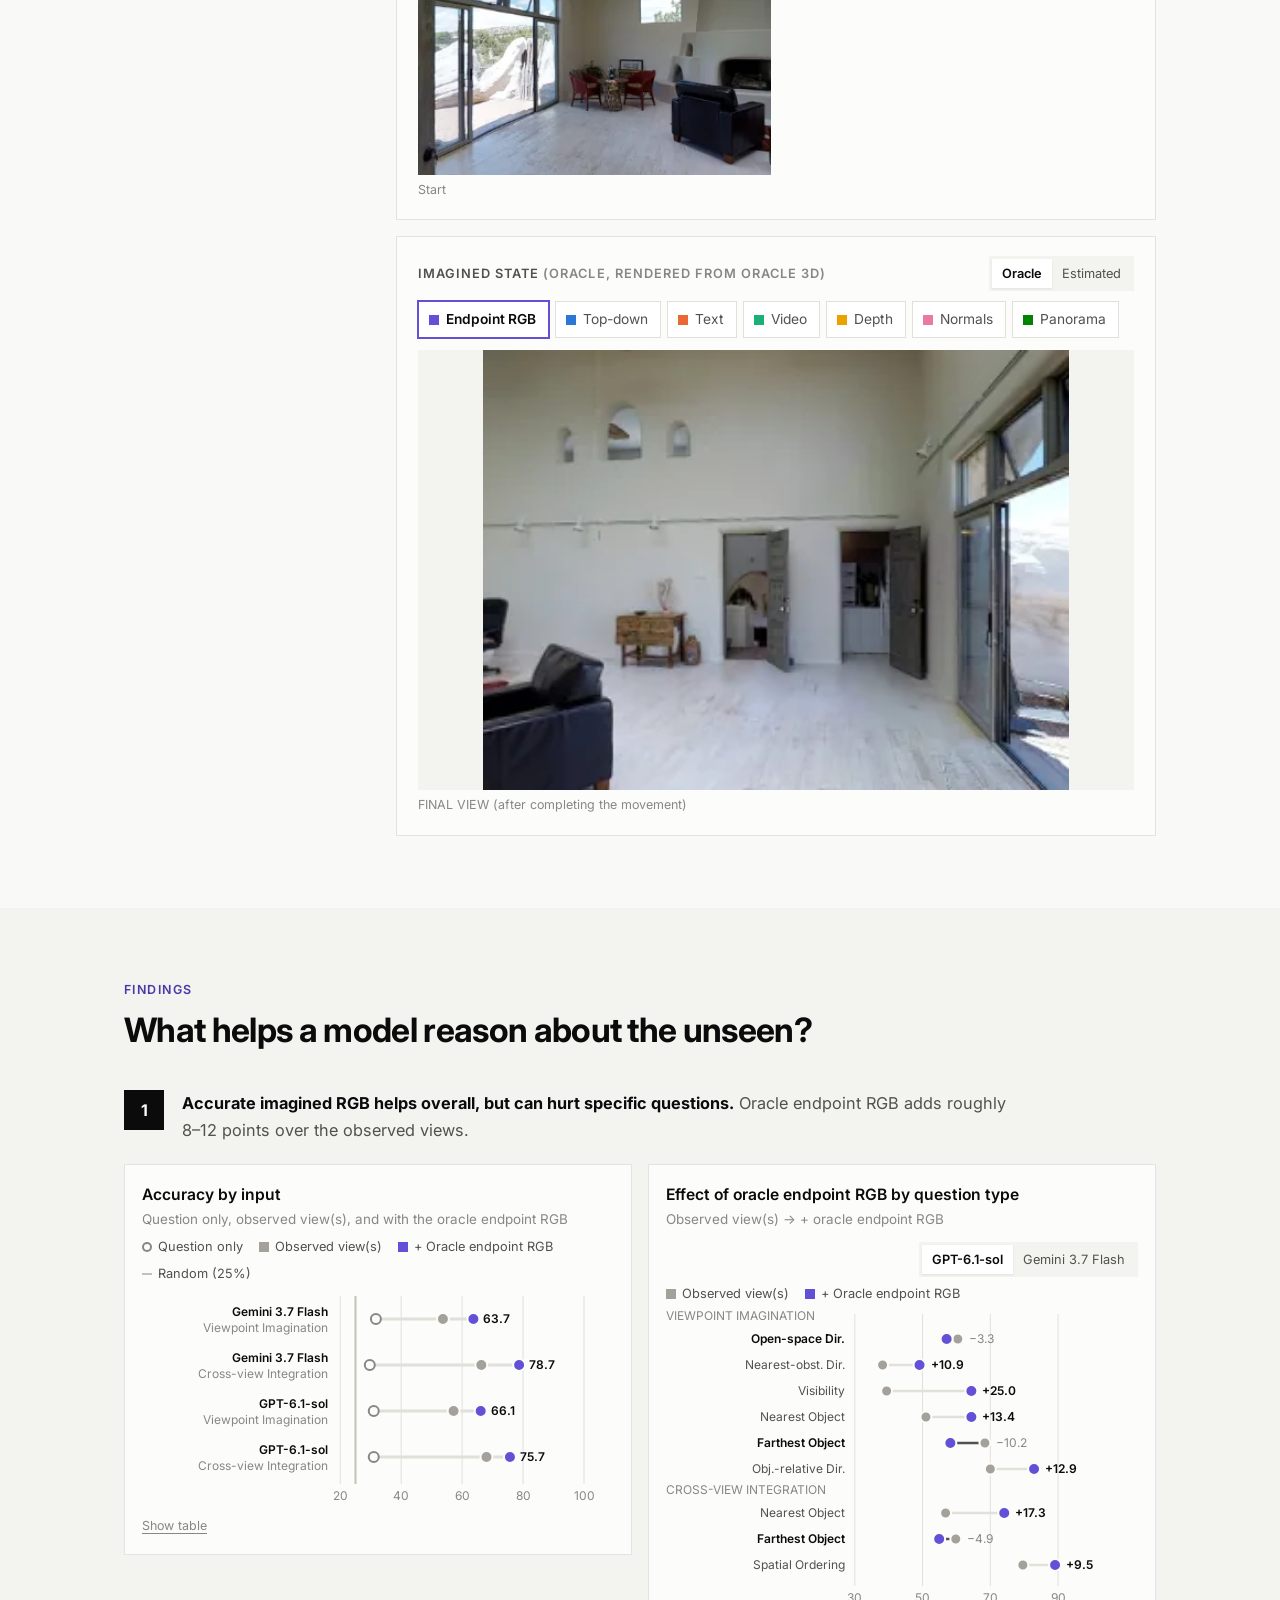
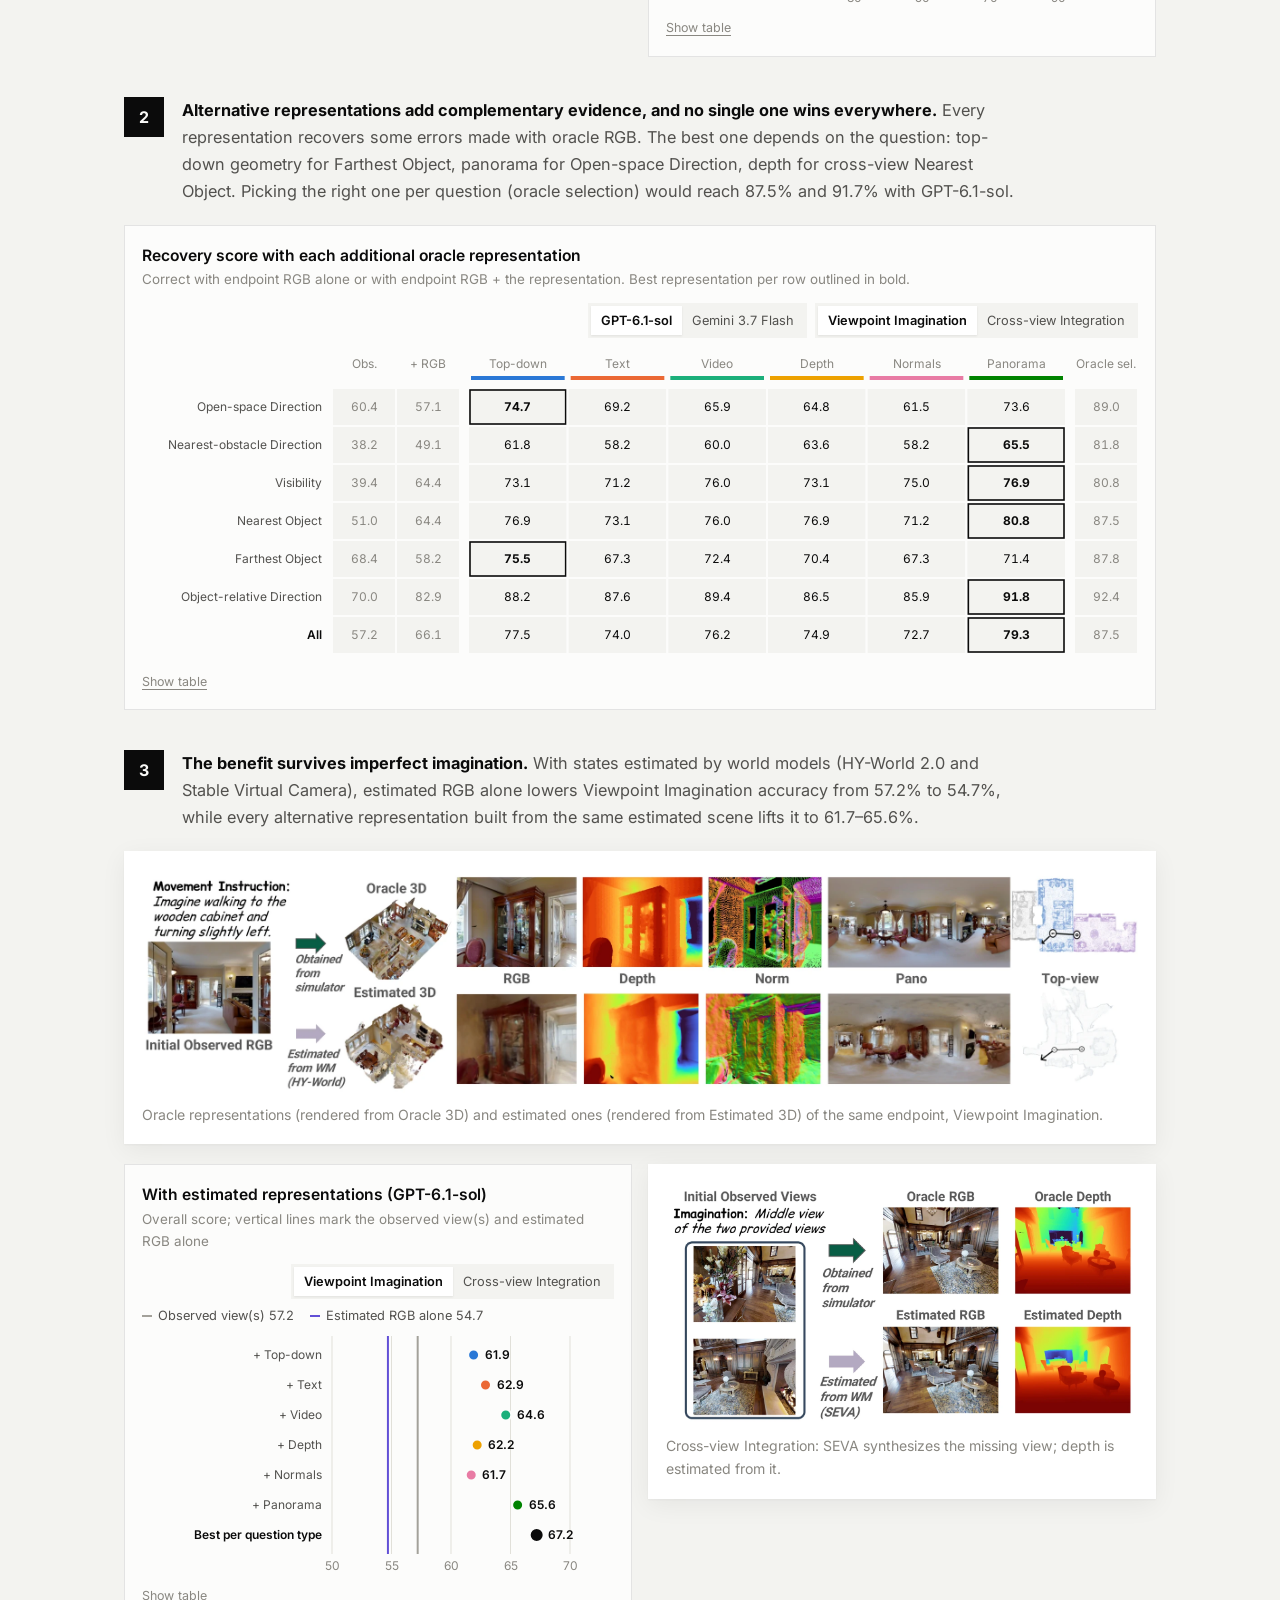
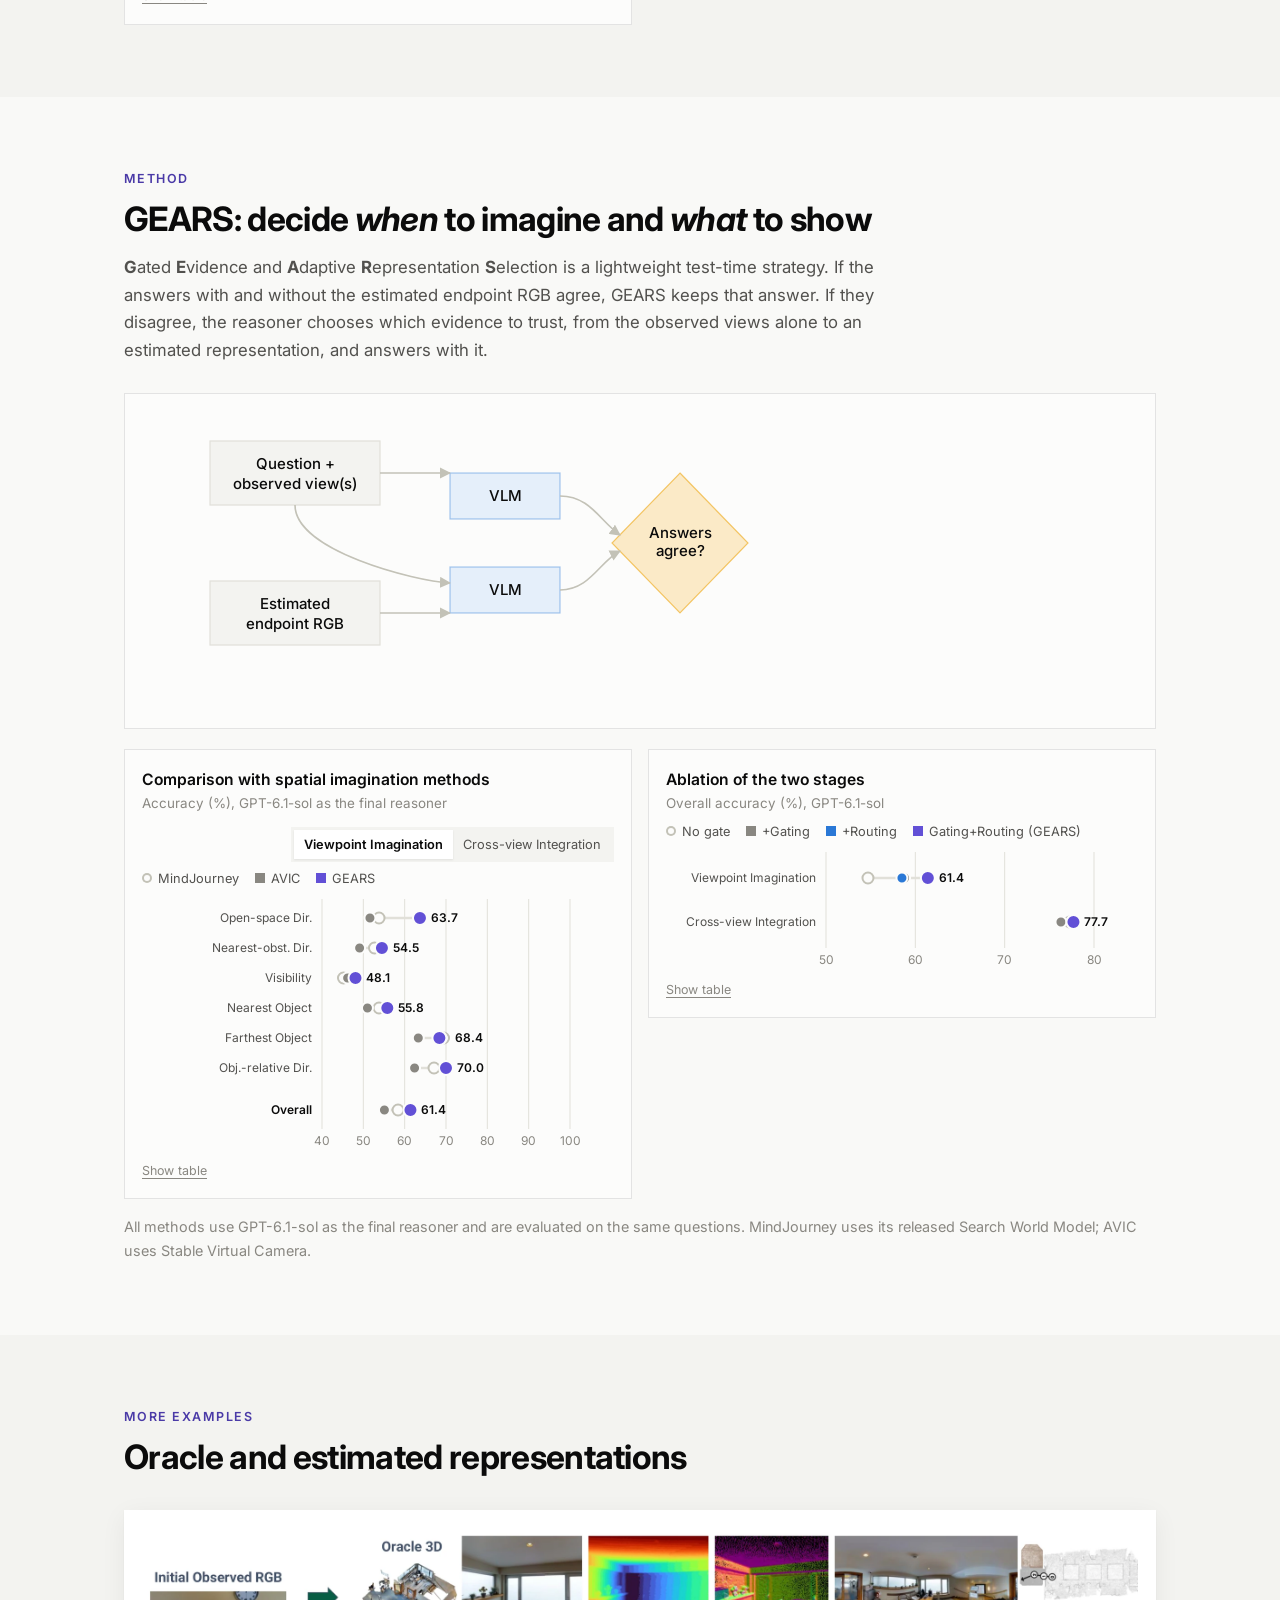
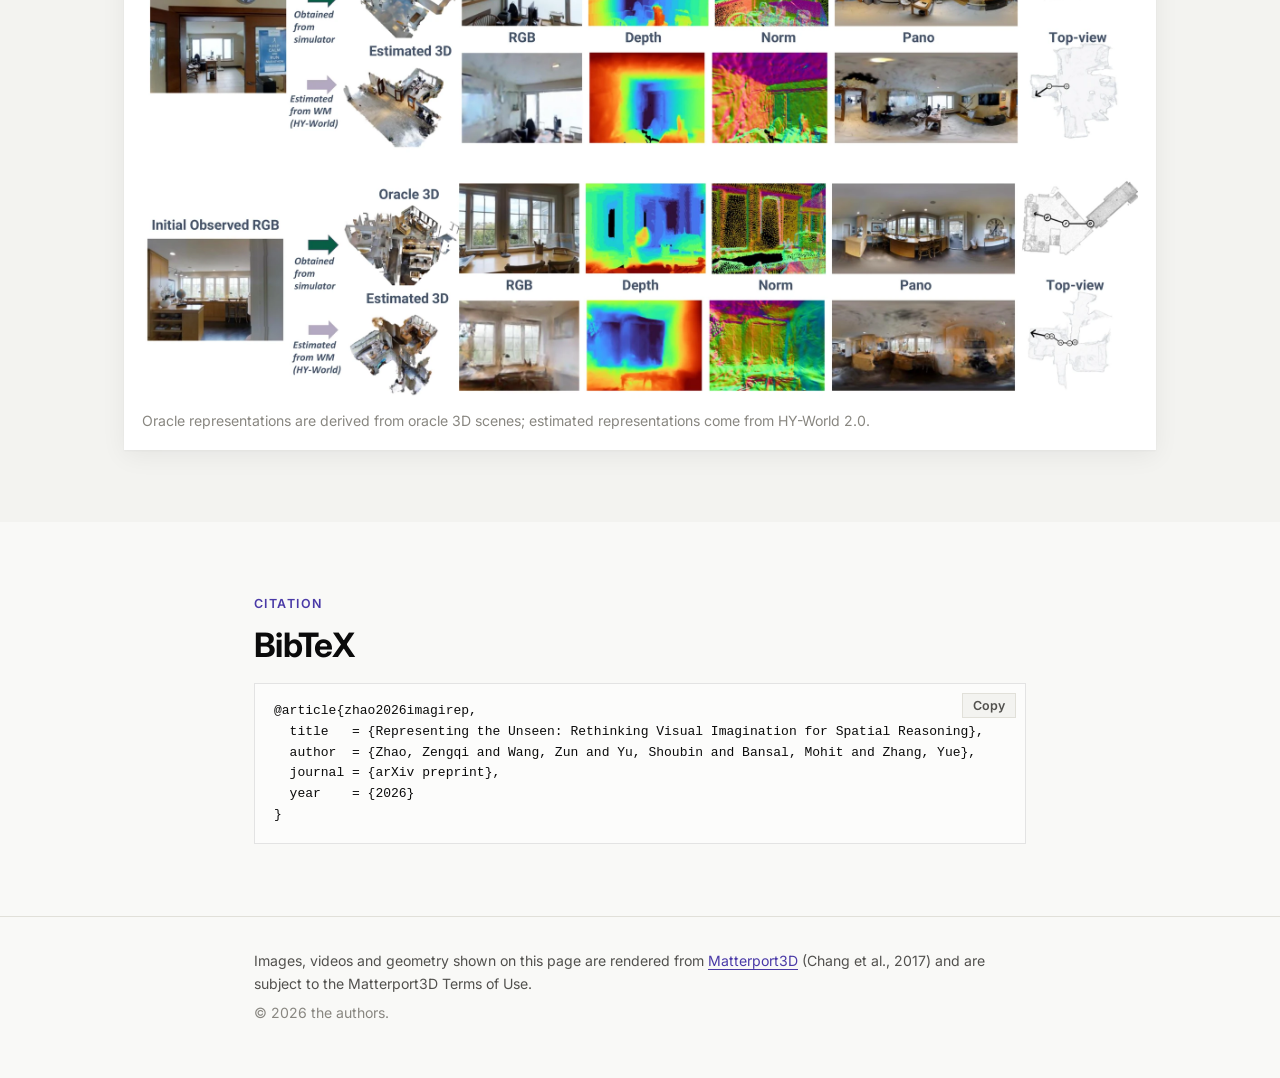
==== commit 9649d716: "Link the Code button to the GitHub repository" ====
--- a/index.html
+++ b/index.html
@@ -43,7 +43,7 @@
     <div class="links">
       <a class="btn" href="#" aria-disabled="true" data-soon><svg viewBox="0 0 24 24" aria-hidden="true"><path d="M6 2h9l5 5v15H6z M14 2v6h6"/></svg>Paper<span class="soon">soon</span></a>
       <a class="btn" href="#" aria-disabled="true" data-soon><svg viewBox="0 0 24 24" aria-hidden="true"><ellipse cx="12" cy="6" rx="8" ry="3"/><path d="M4 6v12c0 1.7 3.6 3 8 3s8-1.3 8-3V6 M4 12c0 1.7 3.6 3 8 3s8-1.3 8-3"/></svg>Data<span class="soon">soon</span></a>
-      <a class="btn" href="#" aria-disabled="true" data-soon><svg viewBox="0 0 24 24" aria-hidden="true"><path d="m8 7-5 5 5 5 M16 7l5 5-5 5 M14 4l-4 16"/></svg>Code<span class="soon">soon</span></a>
+      <a class="btn" href="https://github.com/Imagirep/ImagiRep"><svg viewBox="0 0 24 24" aria-hidden="true"><path d="m8 7-5 5 5 5 M16 7l5 5-5 5 M14 4l-4 16"/></svg>Code</a>
       <a class="btn" href="#citation"><svg viewBox="0 0 24 24" aria-hidden="true"><path d="M7 7h4v4c0 3-2 5-4 6 M15 7h4v4c0 3-2 5-4 6"/></svg>BibTeX</a>
     </div>
   </div>
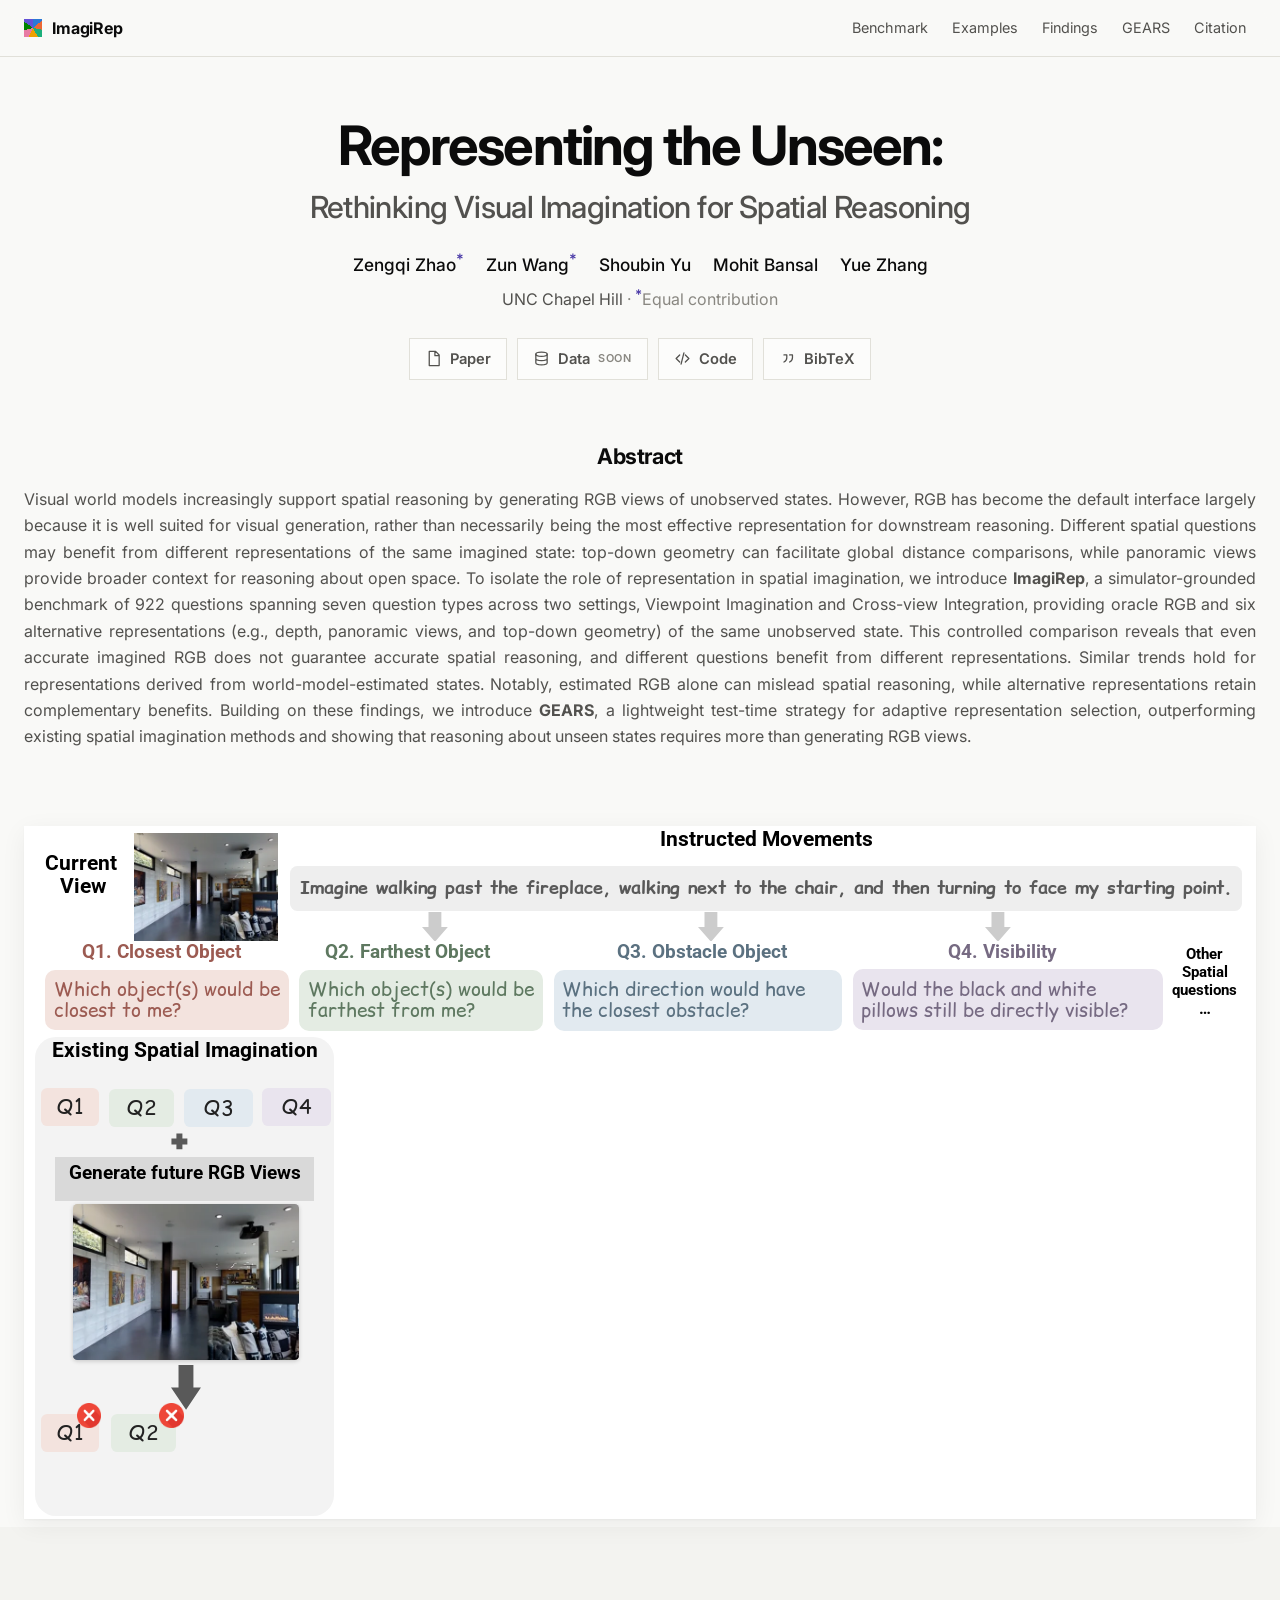
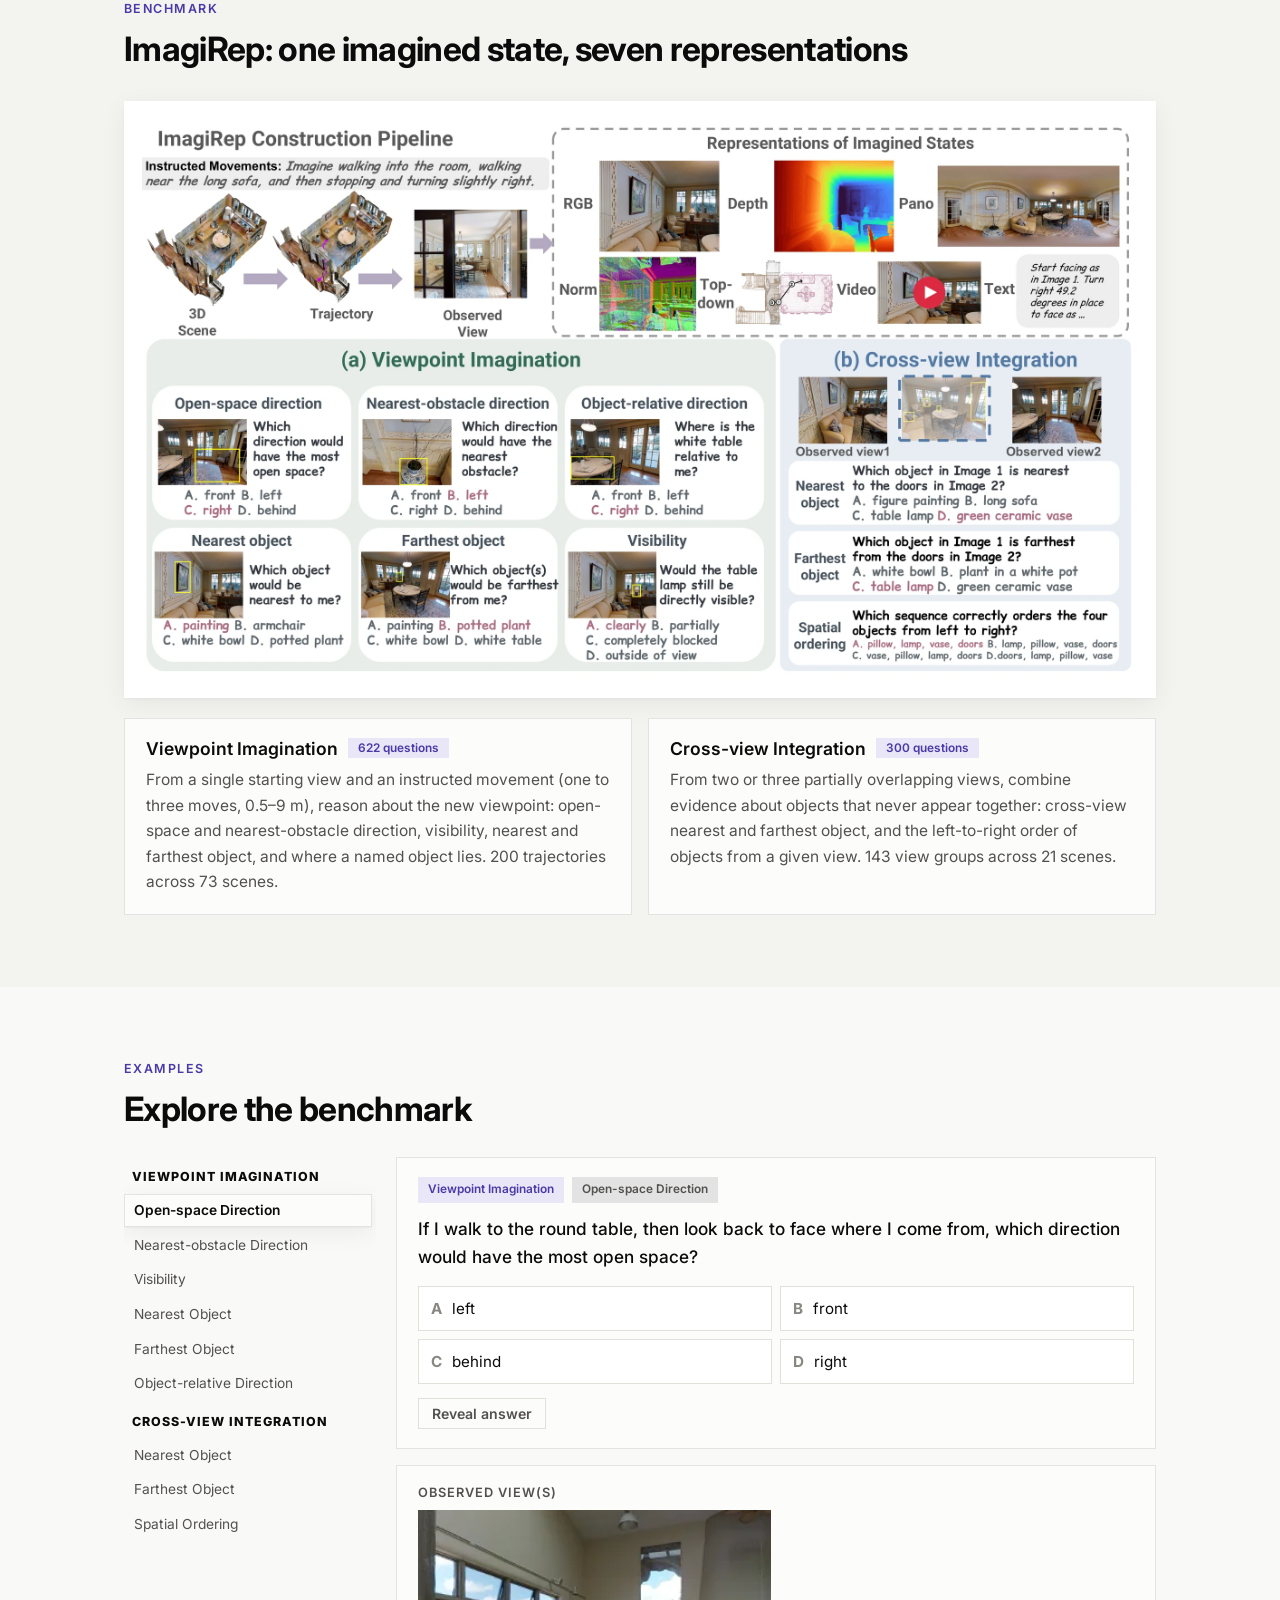
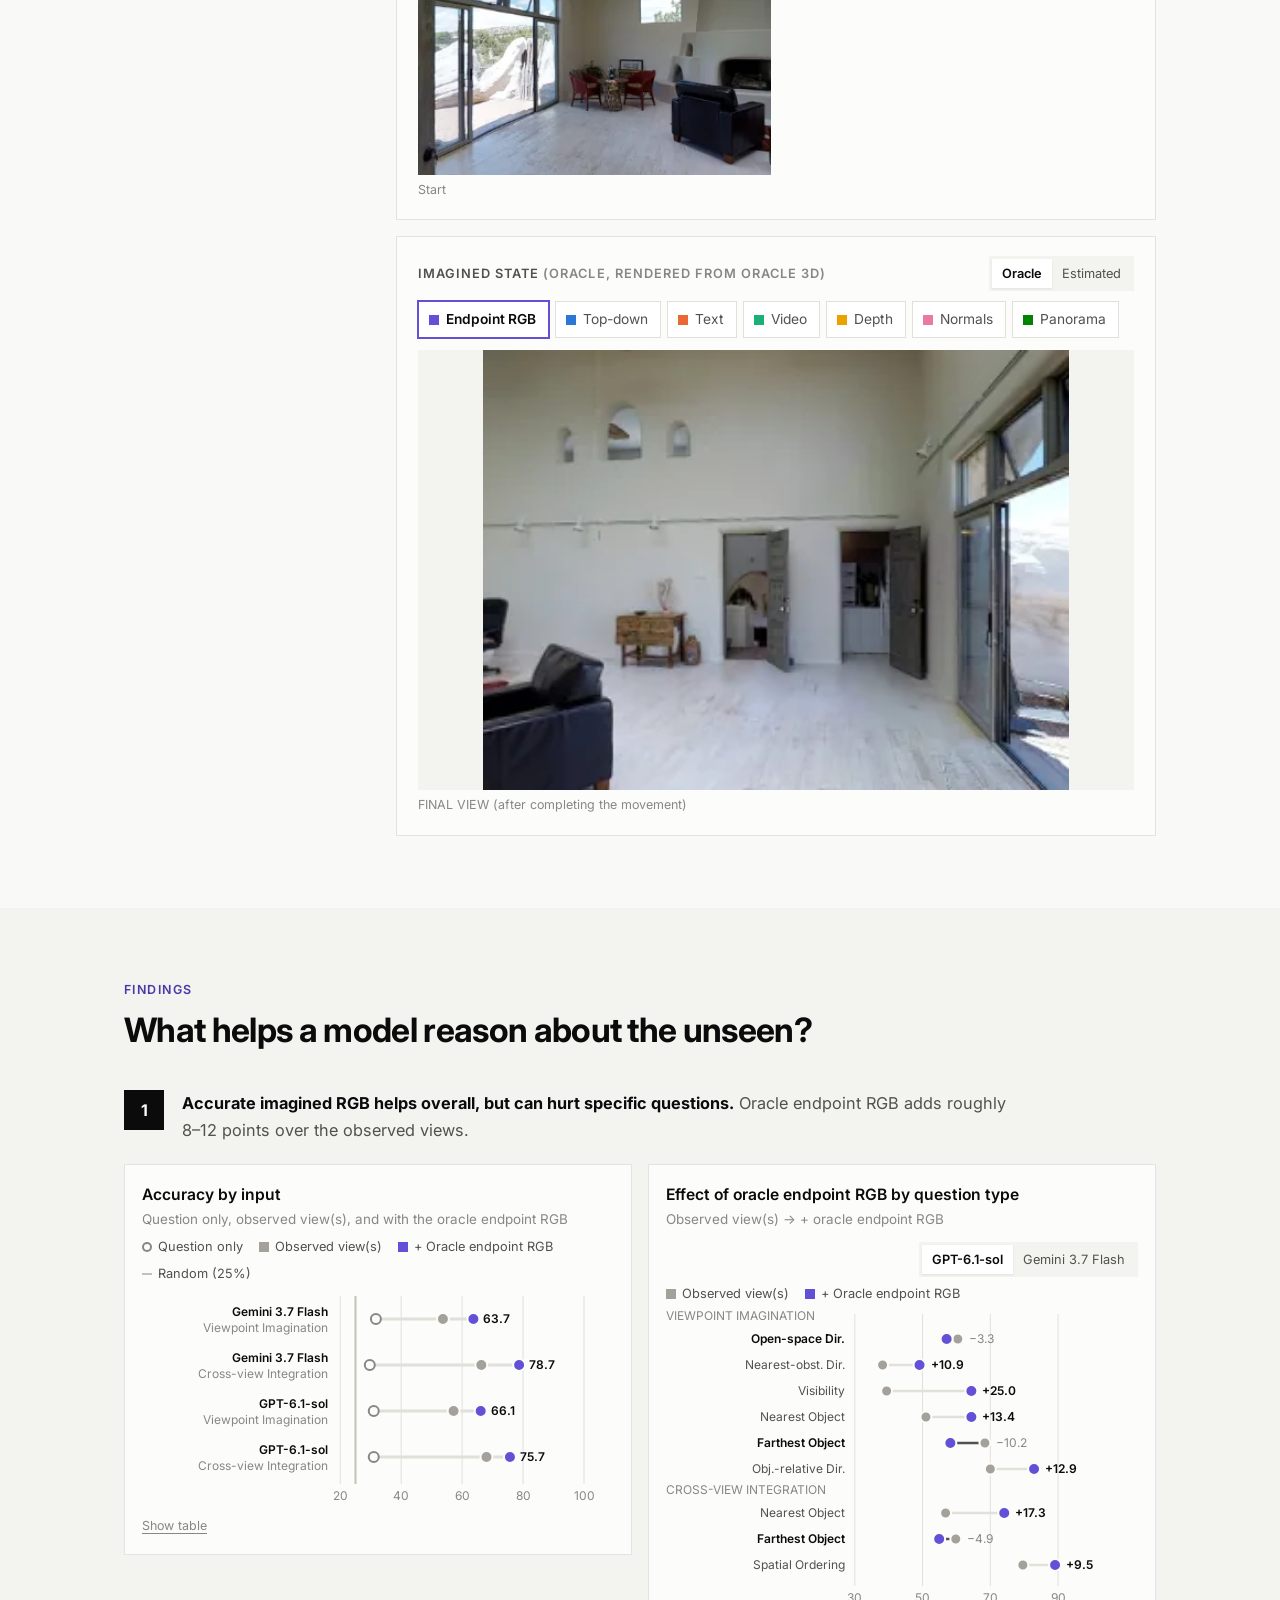
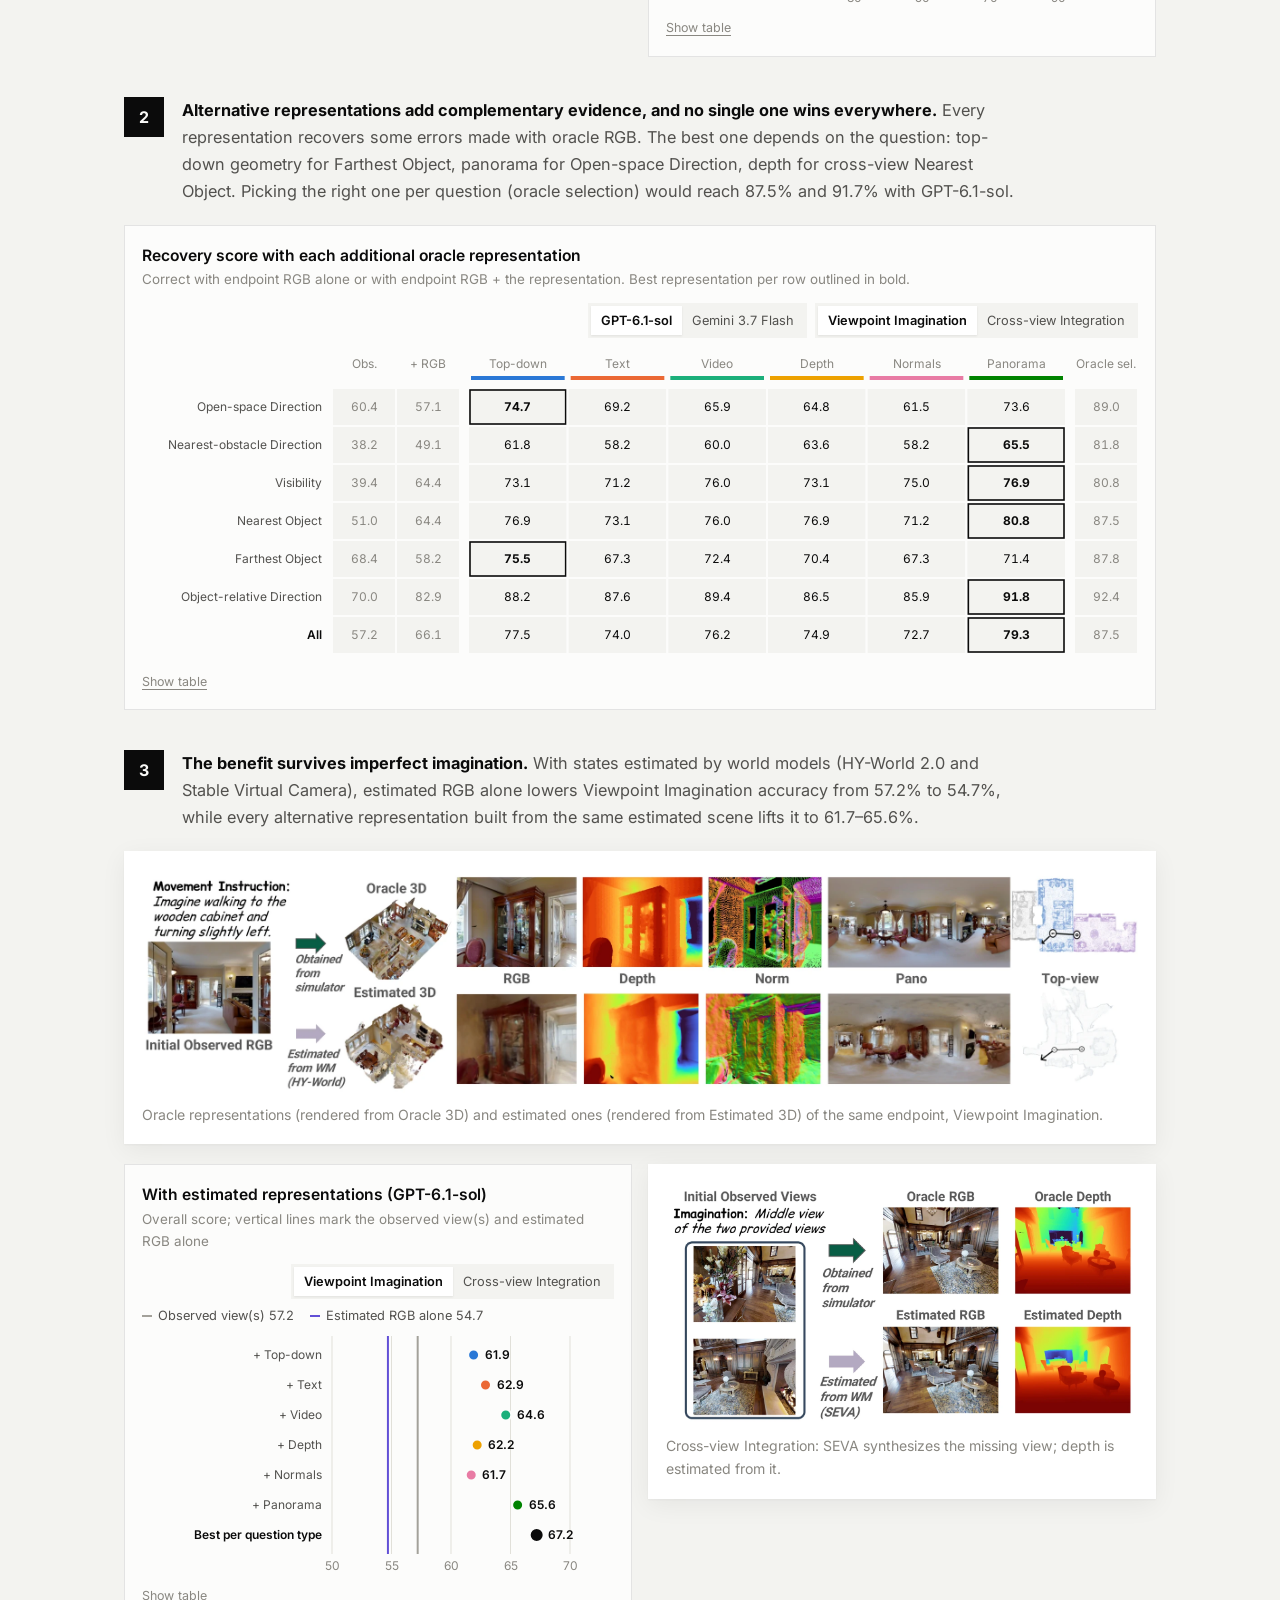
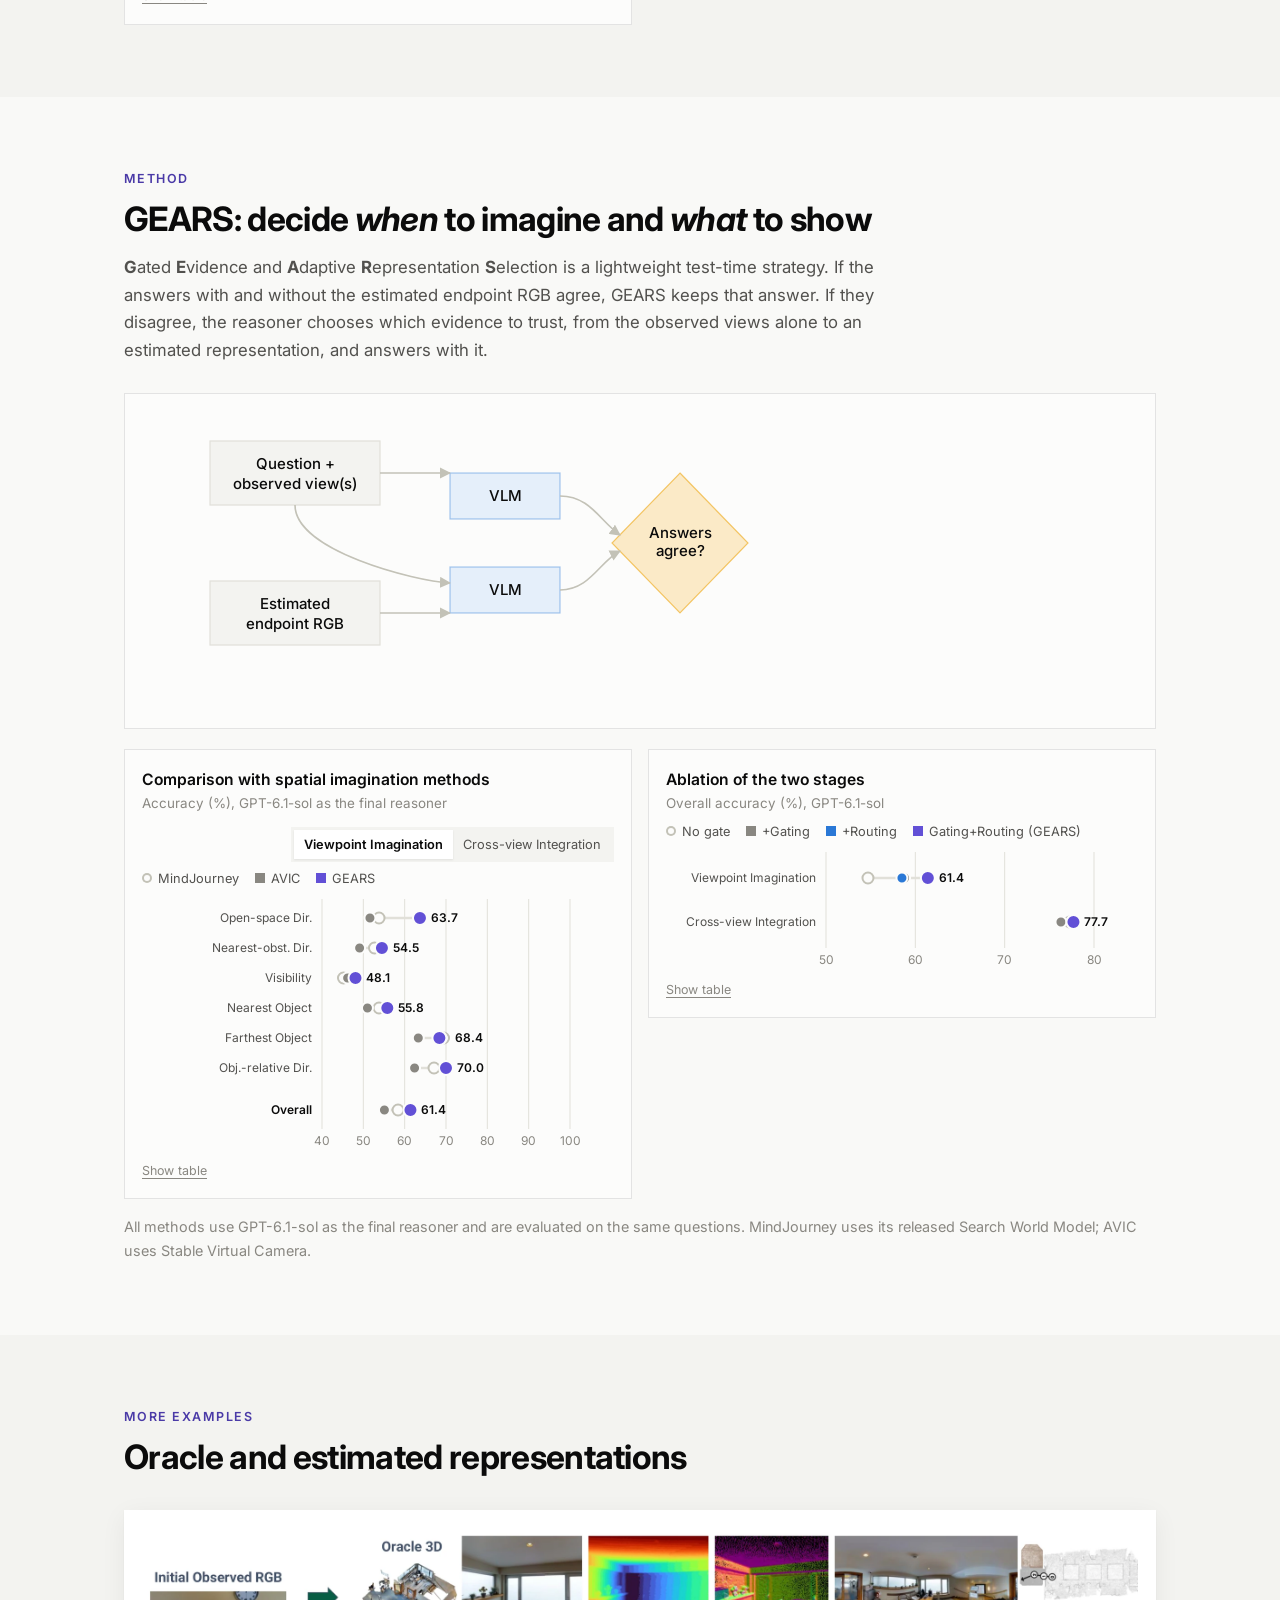
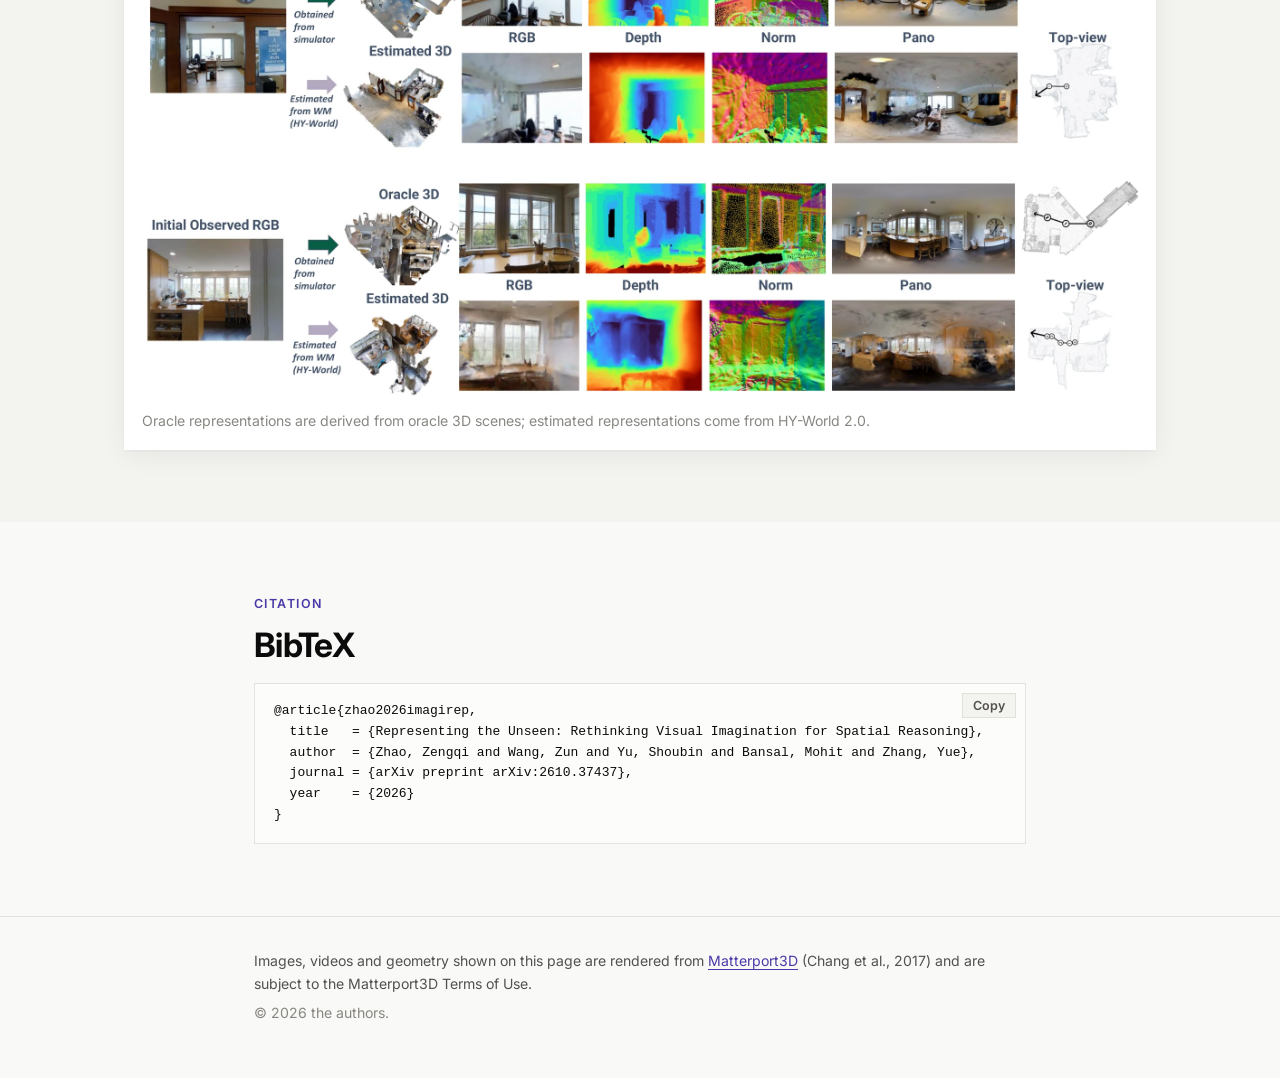
==== commit 5067c5b7: "Link the Paper button to arXiv 2610.37437" ====
--- a/index.html
+++ b/index.html
@@ -41,7 +41,7 @@
     </p>
     <p class="affil">UNC Chapel Hill <span class="muted">&middot; <sup>*</sup>Equal contribution</span></p>
     <div class="links">
-      <a class="btn" href="#" aria-disabled="true" data-soon><svg viewBox="0 0 24 24" aria-hidden="true"><path d="M6 2h9l5 5v15H6z M14 2v6h6"/></svg>Paper<span class="soon">soon</span></a>
+      <a class="btn" href="https://arxiv.org/abs/2610.37437"><svg viewBox="0 0 24 24" aria-hidden="true"><path d="M6 2h9l5 5v15H6z M14 2v6h6"/></svg>Paper</a>
       <a class="btn" href="#" aria-disabled="true" data-soon><svg viewBox="0 0 24 24" aria-hidden="true"><ellipse cx="12" cy="6" rx="8" ry="3"/><path d="M4 6v12c0 1.7 3.6 3 8 3s8-1.3 8-3V6 M4 12c0 1.7 3.6 3 8 3s8-1.3 8-3"/></svg>Data<span class="soon">soon</span></a>
       <a class="btn" href="https://github.com/Imagirep/ImagiRep"><svg viewBox="0 0 24 24" aria-hidden="true"><path d="m8 7-5 5 5 5 M16 7l5 5-5 5 M14 4l-4 16"/></svg>Code</a>
       <a class="btn" href="#citation"><svg viewBox="0 0 24 24" aria-hidden="true"><path d="M7 7h4v4c0 3-2 5-4 6 M15 7h4v4c0 3-2 5-4 6"/></svg>BibTeX</a>
@@ -302,7 +302,7 @@
     <div class="bib"><button class="copy" type="button" aria-label="Copy BibTeX">Copy</button><pre><code id="bibtex">@article{zhao2026imagirep,
   title   = {Representing the Unseen: Rethinking Visual Imagination for Spatial Reasoning},
   author  = {Zhao, Zengqi and Wang, Zun and Yu, Shoubin and Bansal, Mohit and Zhang, Yue},
-  journal = {arXiv preprint},
+  journal = {arXiv preprint arXiv:2610.37437},
   year    = {2026}
 }</code></pre></div>
   </div>
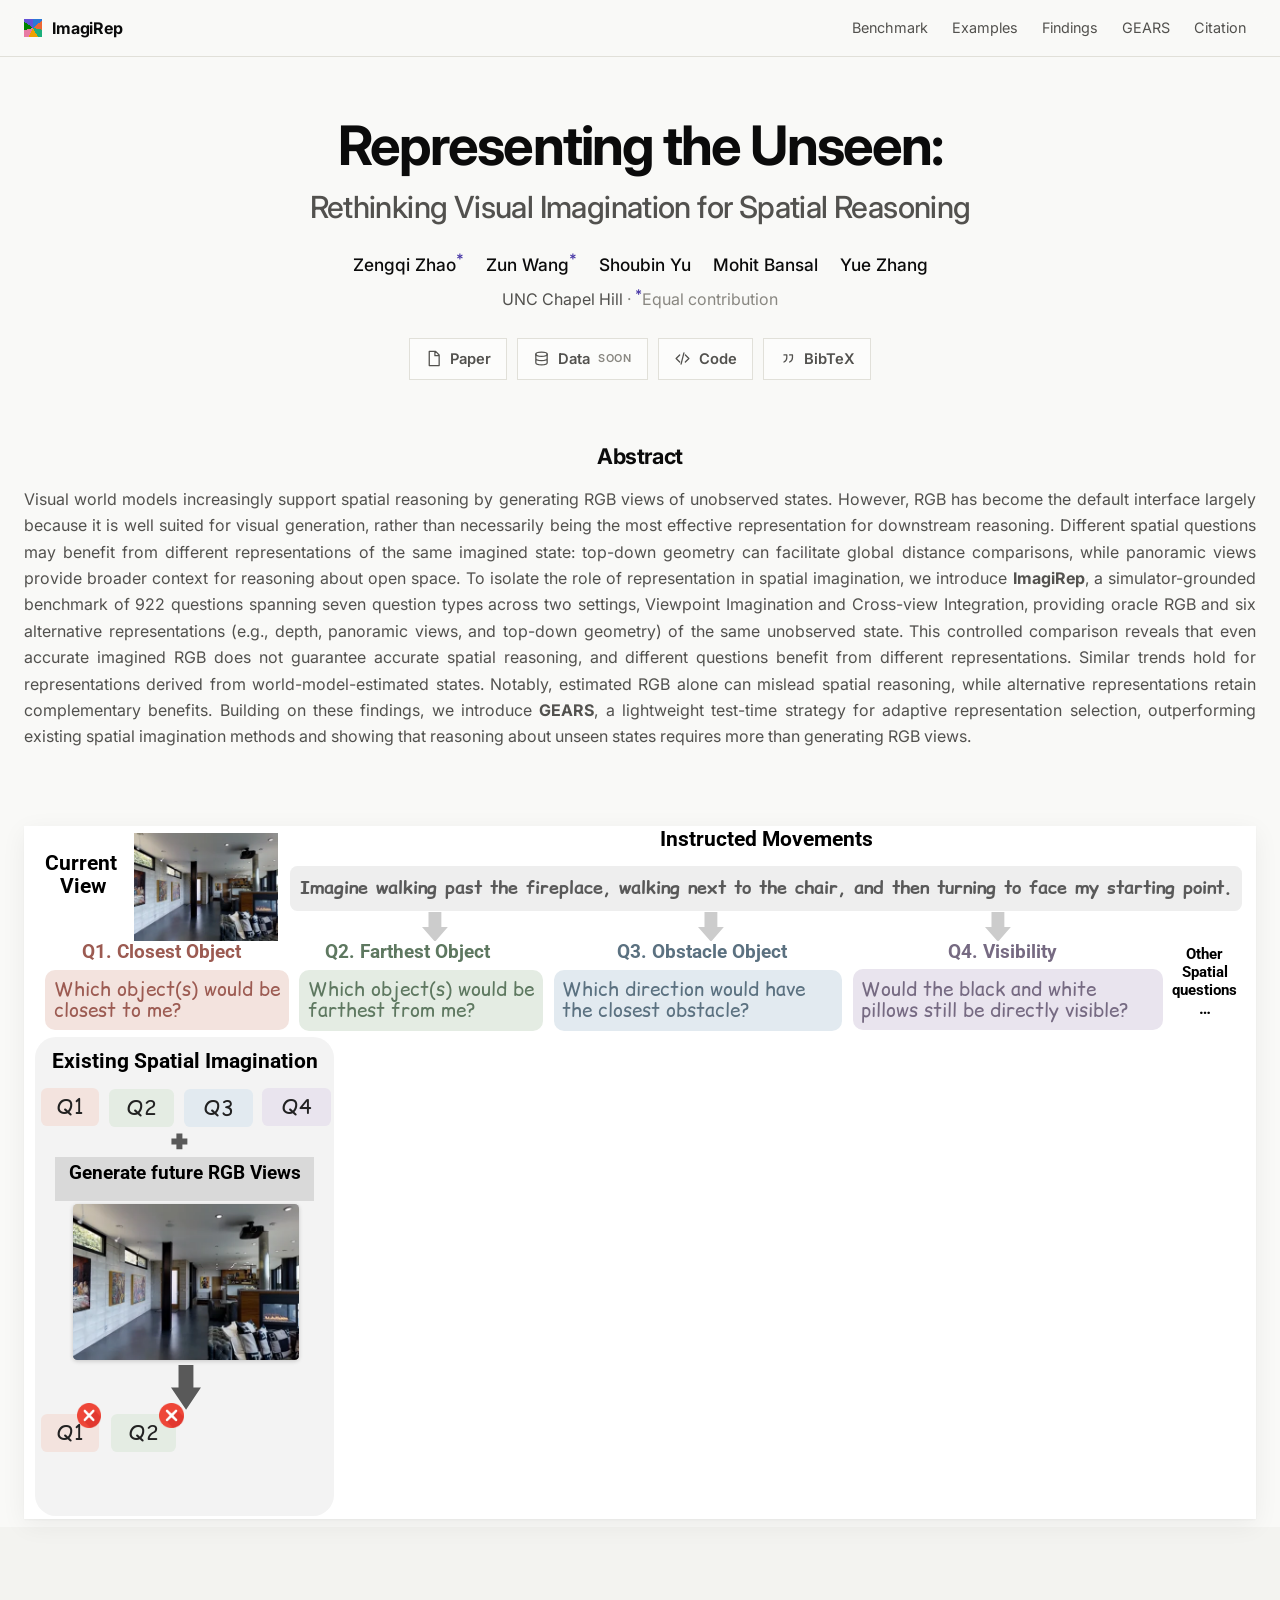
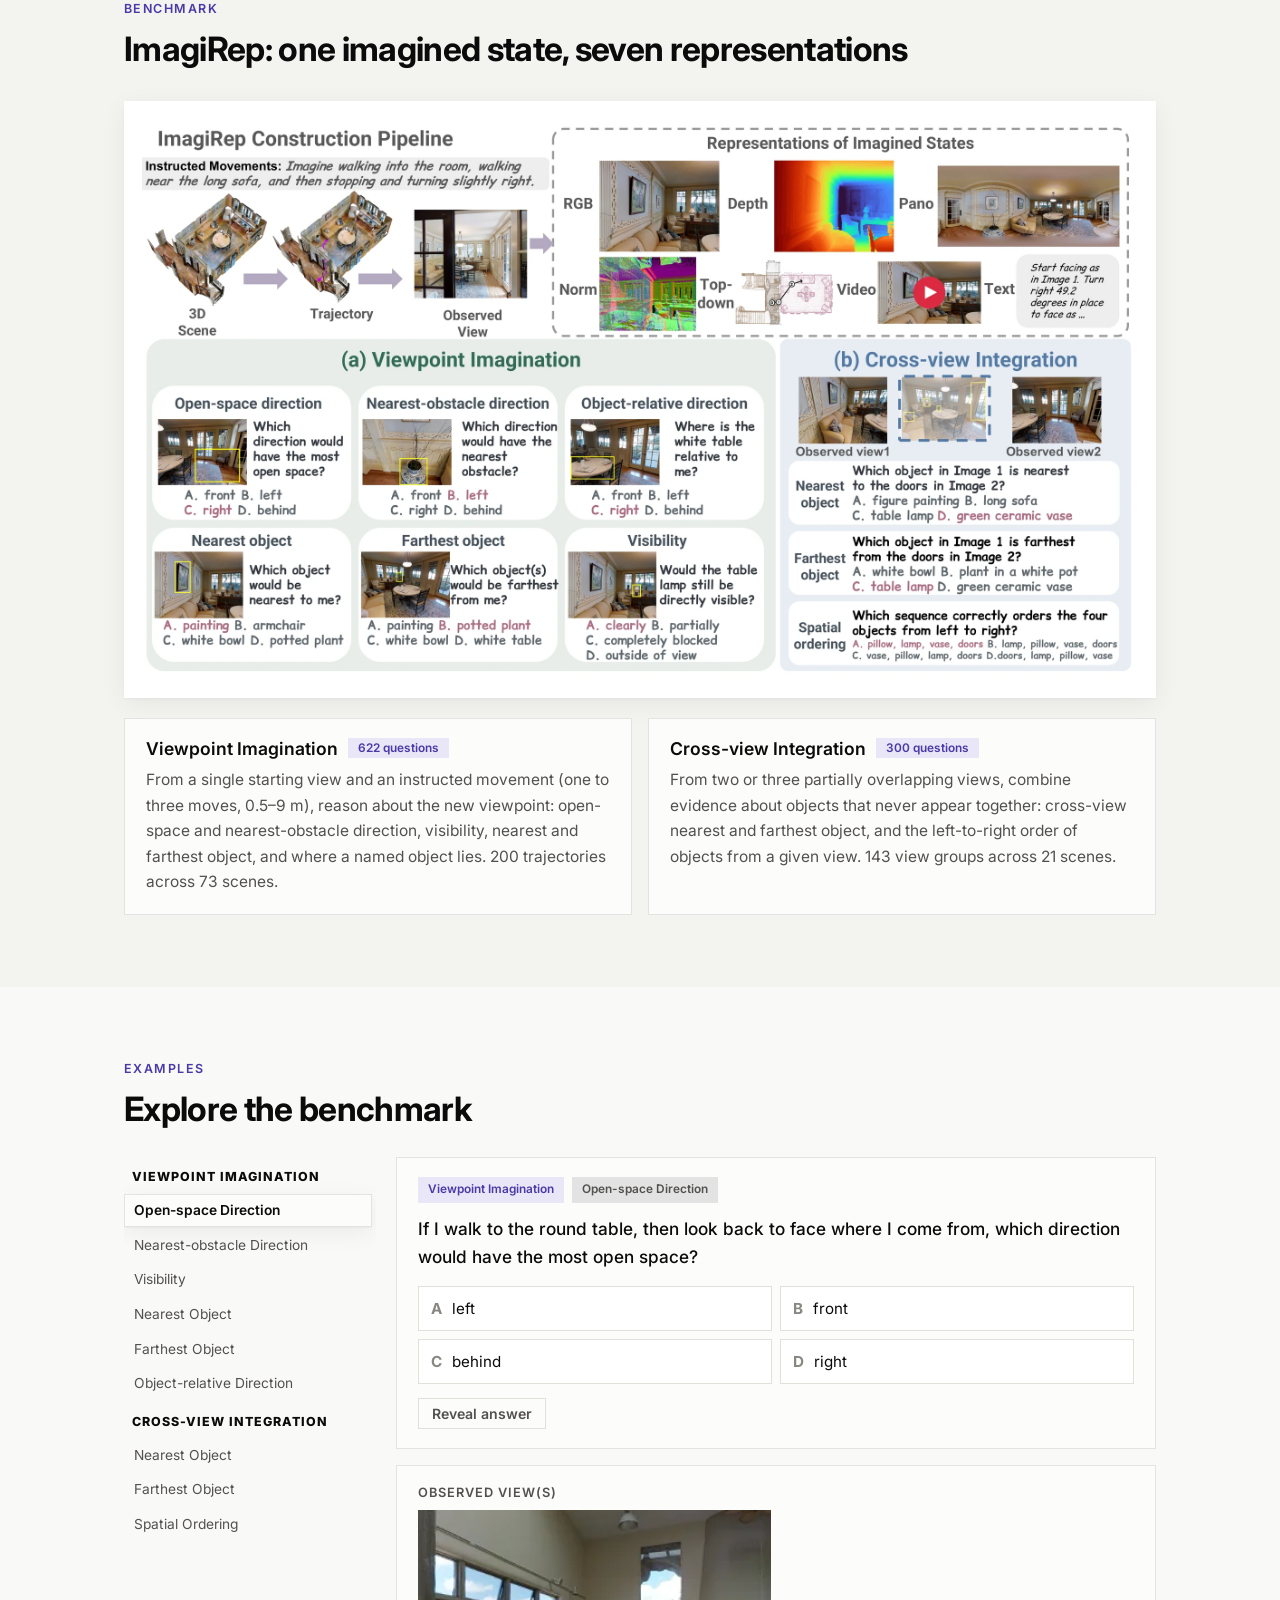
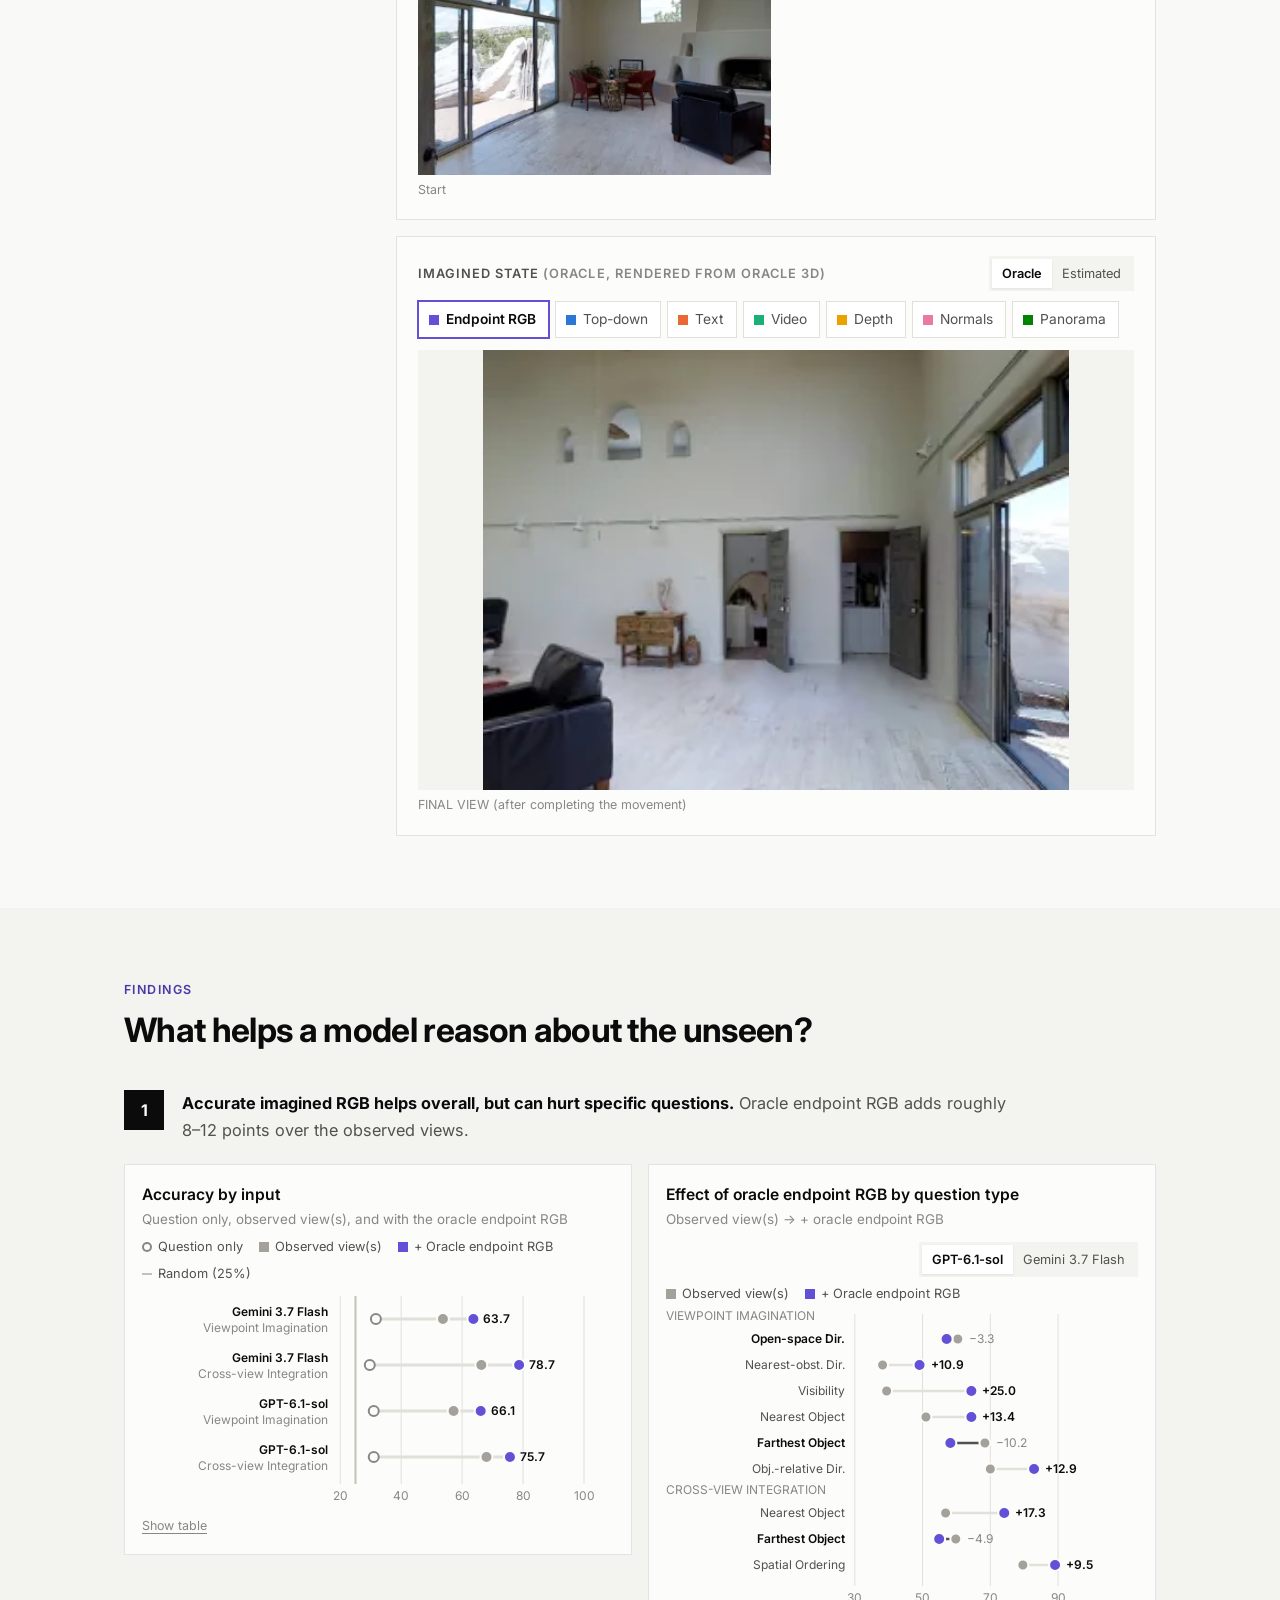
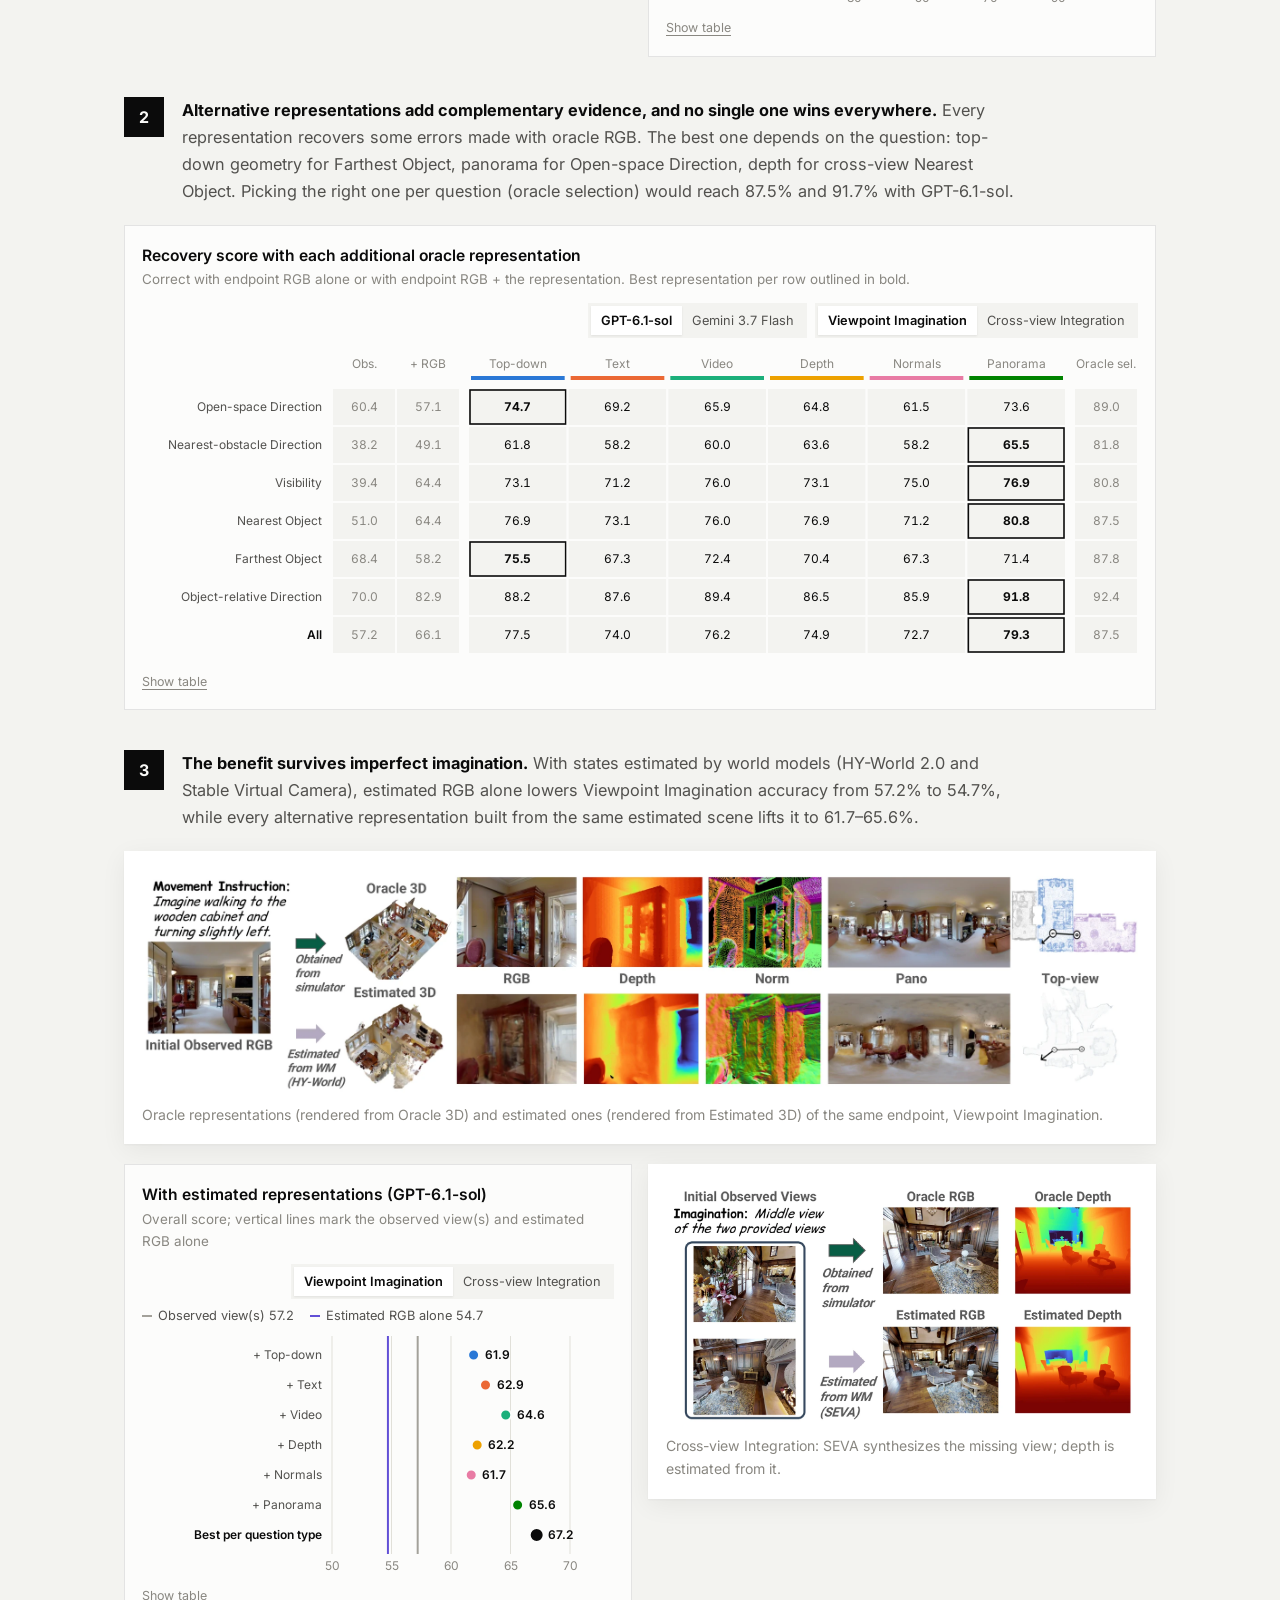
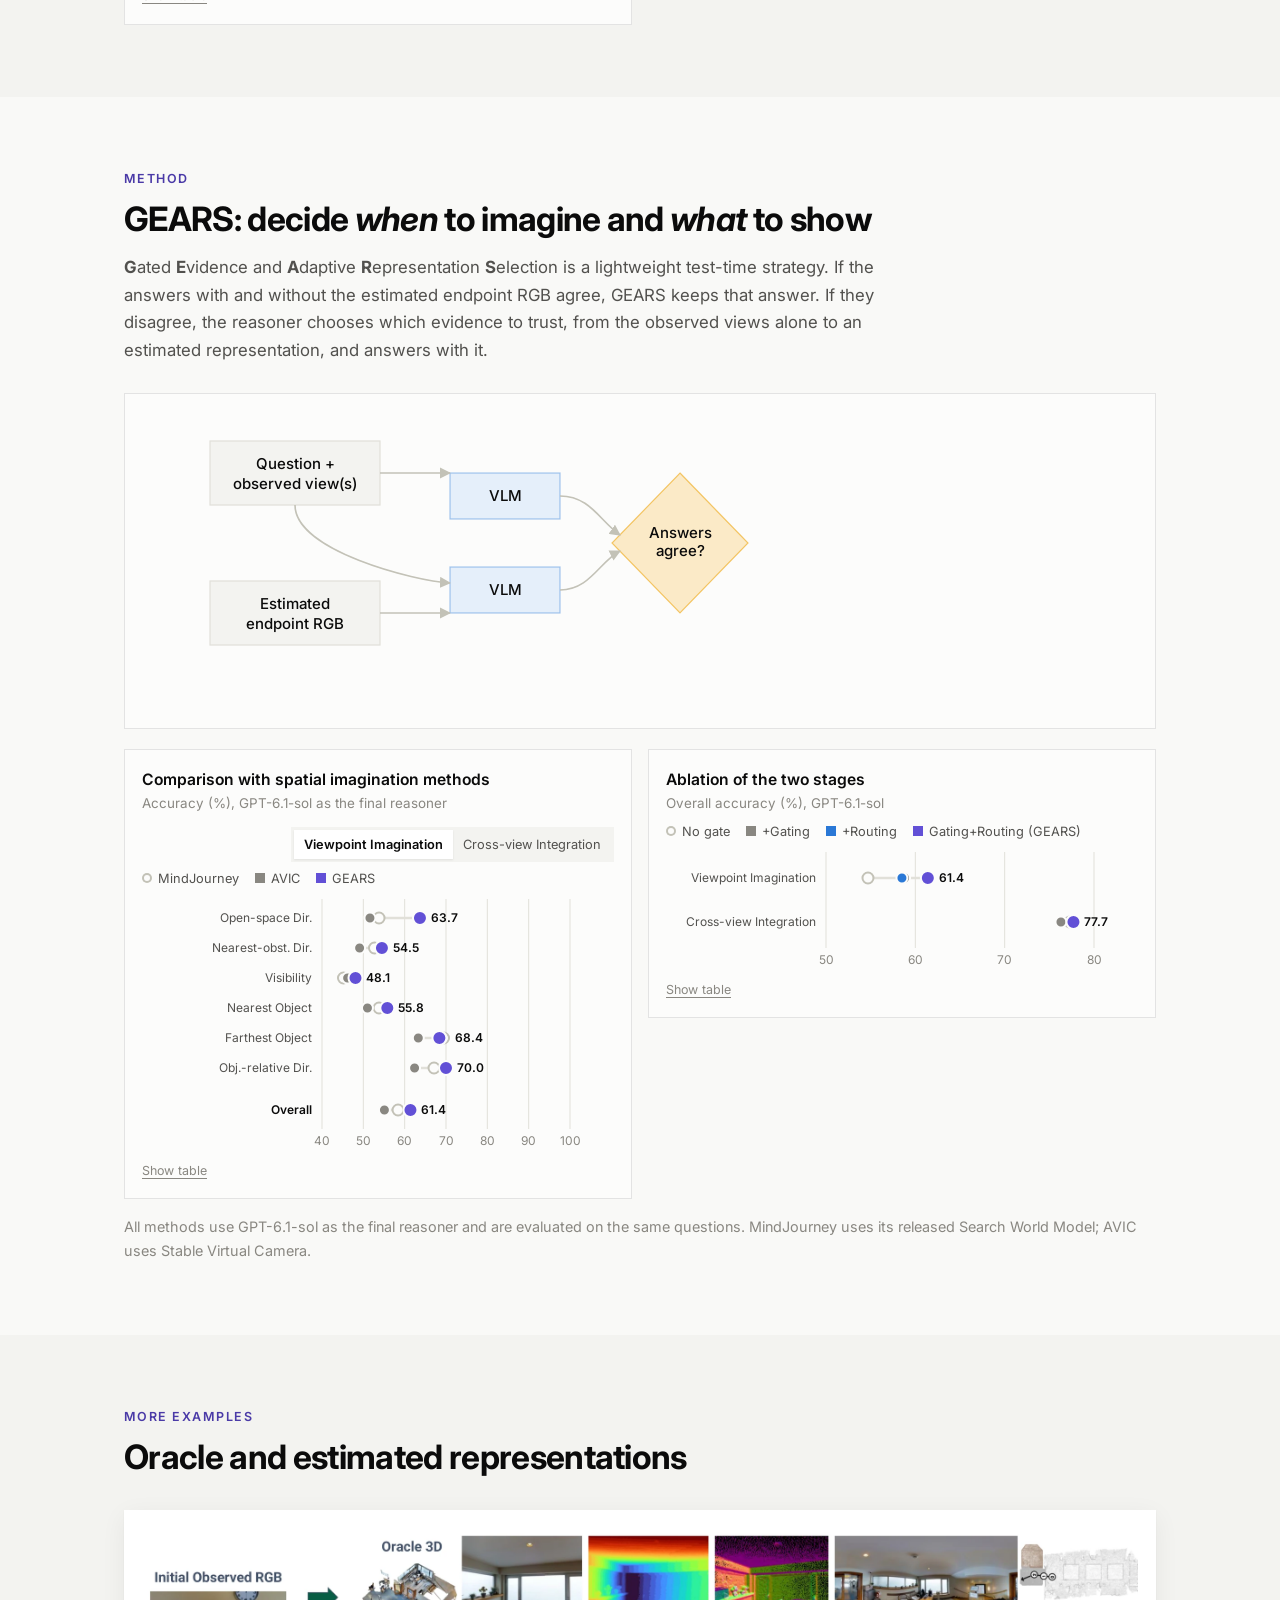
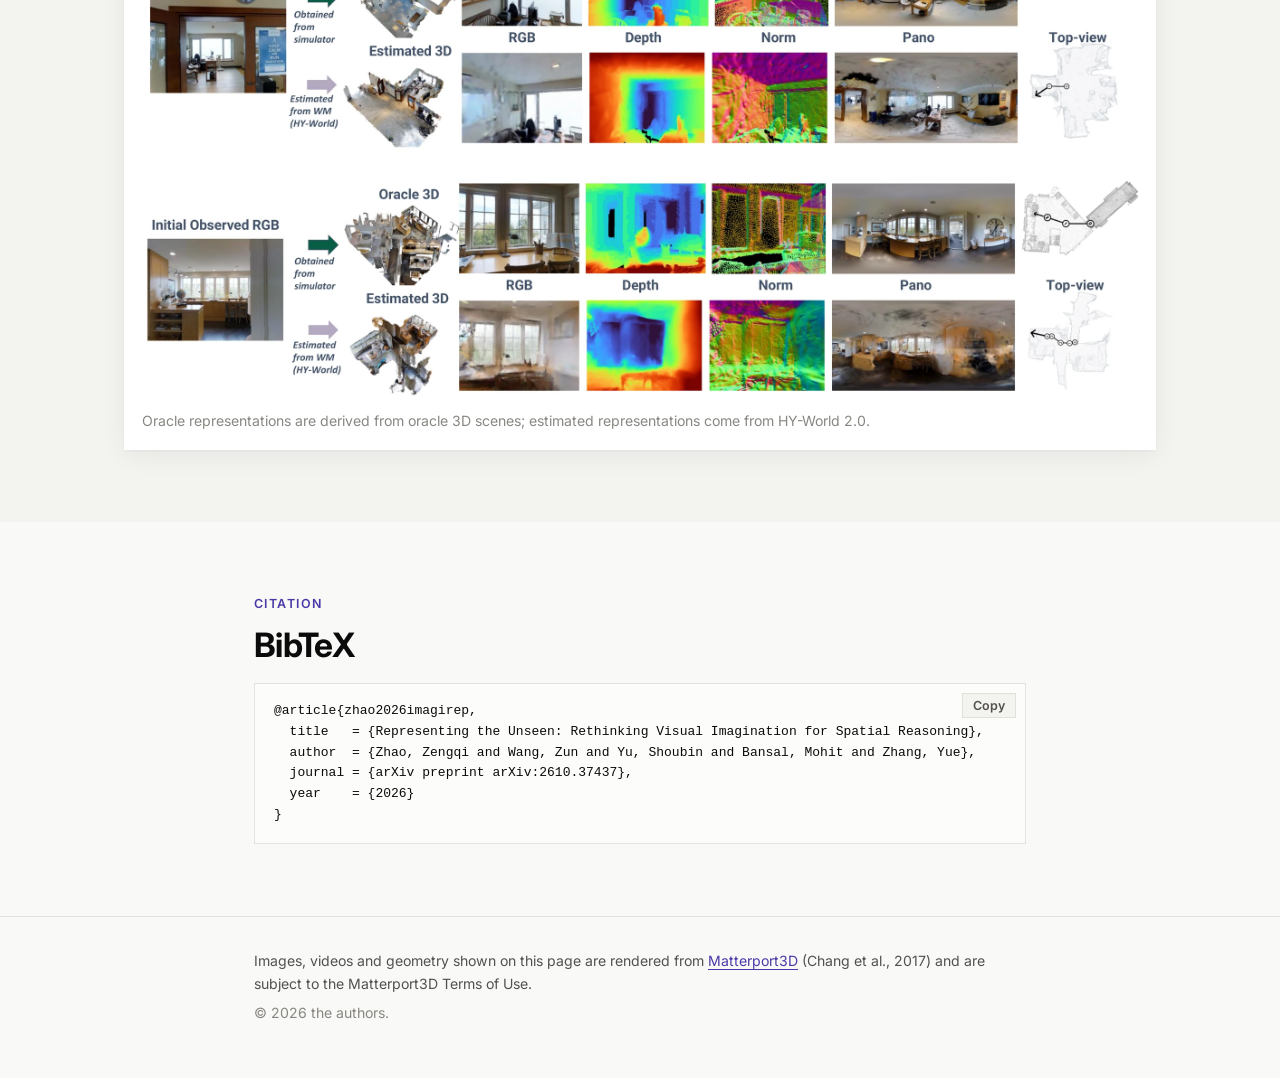
==== commit fa1382ce: "Teaser: align card titles and move panel titles inside their panels" ====
--- a/index.html
+++ b/index.html
@@ -87,23 +87,23 @@
 <div class="tz tz-68" data-step="8.6" data-q="q3" style="left:74.2840%;top:37.8959%;width:21.9291%;height:27.4132%;border-radius:calc(var(--u)*12.52);background:#E2EAF0;"></div>
 <div class="tz tz-69" data-step="8.3" data-q="q2" style="left:27.4426%;top:68.3711%;width:24.6818%;height:29.8279%;border-radius:calc(var(--u)*20.13);background:#E4ECE3;"></div>
 <div class="tz tz-70" data-step="8.9" data-q="q4" style="left:76.0518%;top:67.0934%;width:21.3976%;height:31.1053%;border-radius:calc(var(--u)*14.77);background:#E9E4EE;"></div>
-<img class="tz tz-71" data-step="8.0" data-q="q1" style="left:29.6356%;top:42.8436%;width:16.2008%;height:14.4007%;" src="static/teaser/71.webp?v=da2d40f0" alt="" decoding="async">
+<img class="tz tz-71" data-step="8.0" data-q="q1" style="left:29.6356%;top:43.5436%;width:16.2008%;height:14.4007%;" src="static/teaser/71.webp?v=da2d40f0" alt="" decoding="async">
 <div class="tz tz-72" data-step="1" style="left:0.2483%;top:2.8374%;width:9.1142%;height:9.5421%;justify-content:flex-start;"><div class="tz-txt"><p style="text-align:center"><span style="font-size:calc(var(--u)*12);font-weight:700;color:#000000;font-family:var(--tz-sans)">Current </span></p><p style="text-align:center"><span style="font-size:calc(var(--u)*12);font-weight:700;color:#000000;font-family:var(--tz-sans)">View</span></p></div></div>
 <div class="tz tz-73" data-step="3" data-q="q1" style="left:1.5950%;top:15.8722%;width:19.1929%;height:4.8586%;justify-content:flex-start;"><div class="tz-txt"><p style="text-align:center"><span style="font-size:calc(var(--u)*11);font-weight:700;color:#9C5B52;font-family:var(--tz-sans)">Q1. Closest Object</span></p></div></div>
 <div class="tz tz-74" data-step="3" data-q="q2" style="left:21.5014%;top:15.8722%;width:19.1929%;height:4.8586%;justify-content:flex-start;"><div class="tz-txt"><p style="text-align:center"><span style="font-size:calc(var(--u)*11);font-weight:700;color:#5E7860;font-family:var(--tz-sans)">Q2. Farthest Object</span></p></div></div>
 <div class="tz tz-75" data-step="3" data-q="q3" style="left:45.4019%;top:15.8722%;width:19.1929%;height:4.8586%;justify-content:flex-start;"><div class="tz-txt"><p style="text-align:center"><span style="font-size:calc(var(--u)*11);font-weight:700;color:#5B7180;font-family:var(--tz-sans)">Q3. Obstacle Object</span></p></div></div>
 <div class="tz tz-76" data-step="3" data-q="q4" style="left:69.8179%;top:15.8722%;width:19.1929%;height:4.8586%;justify-content:flex-start;"><div class="tz-txt"><p style="text-align:center"><span style="font-size:calc(var(--u)*11);font-weight:700;color:#766A82;font-family:var(--tz-sans)">Q4. Visibility</span></p></div></div>
-<div class="tz tz-77" data-step="4" style="left:-0.2600%;top:29.8965%;width:26.6076%;height:9.5421%;justify-content:flex-start;"><div class="tz-txt"><p style="text-align:center"><span style="font-size:calc(var(--u)*12);font-weight:700;color:#000000;font-family:var(--tz-sans)">Existing Spatial Imagination</span></p></div></div>
+<div class="tz tz-77" data-step="4" style="left:-0.2600%;top:31.4000%;width:26.6076%;height:9.5421%;justify-content:flex-start;"><div class="tz-txt"><p style="text-align:center"><span style="font-size:calc(var(--u)*12);font-weight:700;color:#000000;font-family:var(--tz-sans)">Existing Spatial Imagination</span></p></div></div>
 <div class="tz tz-78" data-step="2" style="left:21.5907%;top:5.7796%;width:77.2867%;height:6.4509%;border-radius:calc(var(--u)*4.35);background:#EEEEEE;justify-content:center;"><div class="tz-txt"><p style="text-align:center"><span style="font-size:calc(var(--u)*10.3);font-weight:700;color:#595959;font-family:var(--tz-hand)">Imagine walking past the fireplace, walking next to the chair, and then turning to face my starting point.</span></p></div></div>
 <div class="tz tz-79" data-step="8.0" data-q="q1" style="left:27.0079%;top:57.2447%;width:21.9291%;height:8.3990%;justify-content:flex-start;"><div class="tz-txt"><p style="text-align:center"><span style="font-size:calc(var(--u)*11);font-weight:700;color:#9C5B52;font-family:var(--tz-hand)">Q1.</span><span style="font-size:calc(var(--u)*11);color:#9C5B52;font-family:var(--tz-hand)">The </span><span style="font-size:calc(var(--u)*11);font-weight:700;color:#9C5B52;font-family:var(--tz-hand)">closest object</span><span style="font-size:calc(var(--u)*11);color:#9C5B52;font-family:var(--tz-hand)"> is </span></p><p style="text-align:center"><span style="font-size:calc(var(--u)*11);color:#9C5B52;font-family:var(--tz-hand)">the </span><span style="font-size:calc(var(--u)*11);font-weight:700;color:#9C5B52;font-family:var(--tz-hand)">black pillar</span><span style="font-size:calc(var(--u)*11);color:#9C5B52;font-family:var(--tz-hand)">.</span></p></div></div>
-<div class="tz tz-80" data-step="8.6" data-q="q3" style="left:76.8488%;top:37.3795%;width:17.6148%;height:4.8586%;justify-content:flex-start;"><div class="tz-txt"><p style="text-align:center"><span style="font-size:calc(var(--u)*11);font-weight:700;color:#5B7180;font-family:var(--tz-sans)">Top-down Geometry</span></p></div></div>
+<div class="tz tz-80" data-step="8.6" data-q="q3" style="left:76.8488%;top:38.1091%;width:17.6148%;height:4.8586%;justify-content:flex-start;"><div class="tz-txt"><p style="text-align:center"><span style="font-size:calc(var(--u)*11);font-weight:700;color:#5B7180;font-family:var(--tz-sans)">Top-down Geometry</span></p></div></div>
 <img class="tz tz-81" data-step="7.2" style="left:59.2285%;top:37.8467%;width:9.4521%;height:9.0864%;" src="static/teaser/81.webp?v=05ad4b64" alt="current view" decoding="async">
 <div class="tz tz-82" data-step="7.2" style="left:61.1819%;top:47.8434%;width:2.4311%;height:4.8586%;"><svg viewBox="0 0 17.5 19.7" preserveAspectRatio="none"><path d="M4.4,0 H13.1 V9.8 H17.5 L8.8,19.7 L0,9.8 H4.4 Z" fill="#CCCCCC"/></svg></div>
 <div class="tz tz-83" data-step="7.2" style="left:62.1877%;top:45.8500%;width:10.8005%;height:9.5421%;justify-content:flex-start;"><div class="tz-txt"><p style="text-align:center"><span style="font-size:calc(var(--u)*10);font-weight:700;color:#000000;font-family:var(--tz-hand)">Imagined </span></p><p style="text-align:center"><span style="font-size:calc(var(--u)*10);font-weight:700;color:#000000;font-family:var(--tz-hand)">3D State</span></p></div></div>
 <div class="tz tz-85" data-step="4" style="left:2.5566%;top:47.7289%;width:20.9744%;height:6.4509%;background:#D9D9D9;justify-content:flex-start;"><div class="tz-txt"><p style="text-align:center"><span style="font-size:calc(var(--u)*11);font-weight:700;color:#000000;font-family:var(--tz-sans)">Generate future RGB Views</span></p></div></div>
-<div class="tz tz-98" data-step="8.0" data-q="q1" style="left:28.3760%;top:37.2520%;width:19.1929%;height:4.8586%;justify-content:flex-start;"><div class="tz-txt"><p style="text-align:center"><span style="font-size:calc(var(--u)*11);font-weight:700;color:#9C5B52;font-family:var(--tz-sans)">Pano Image</span></p></div></div>
+<div class="tz tz-98" data-step="8.0" data-q="q1" style="left:28.3760%;top:38.7378%;width:19.1929%;height:4.8586%;justify-content:flex-start;"><div class="tz-txt"><p style="text-align:center"><span style="font-size:calc(var(--u)*11);font-weight:700;color:#9C5B52;font-family:var(--tz-sans)">Pano Image</span></p></div></div>
 <div class="tz tz-99" data-step="2" style="left:49.2695%;top:-0.5449%;width:21.9291%;height:7.0691%;justify-content:flex-start;"><div class="tz-txt"><p style="text-align:center"><span style="font-size:calc(var(--u)*12);font-weight:700;color:#000000;font-family:var(--tz-sans)">Instructed Movements</span></p></div></div>
-<div class="tz tz-100" data-step="8.0" data-q="q1" style="left:37.6676%;top:45.9254%;width:2.4311%;height:8.7606%;border:calc(var(--u)*1.50) solid #EEFF41;"></div>
+<div class="tz tz-100" data-step="8.0" data-q="q1" style="left:37.6676%;top:46.6254%;width:2.4311%;height:8.7606%;border:calc(var(--u)*1.50) solid #EEFF41;"></div>
 <div class="tz tz-101" data-step="8.3" data-q="q2" style="left:30.1870%;top:68.5843%;width:19.1929%;height:4.8586%;justify-content:flex-start;"><div class="tz-txt"><p style="text-align:center"><span style="font-size:calc(var(--u)*11);font-weight:700;color:#5E7860;font-family:var(--tz-sans)">Depth Image</span></p></div></div>
 <div class="tz tz-102" data-step="7.2" style="left:51.4745%;top:37.6189%;width:9.1142%;height:9.5421%;justify-content:flex-start;"><div class="tz-txt"><p style="text-align:center"><span style="font-size:calc(var(--u)*10);font-weight:700;color:#000000;font-family:var(--tz-sans)">Current </span></p><p style="text-align:center"><span style="font-size:calc(var(--u)*10);font-weight:700;color:#000000;font-family:var(--tz-sans)">View</span></p></div></div>
 <div class="tz tz-103" data-step="9.4" style="left:54.6543%;top:84.4751%;width:21.3976%;height:11.9102%;justify-content:flex-start;"><div class="tz-txt"><p style="text-align:left"><span style="font-size:calc(var(--u)*10);font-weight:700;color:#000000;font-family:var(--tz-hand)">How should the same imagined state be represented for different spatial reasoning tasks?</span></p></div></div>
@@ -111,7 +111,7 @@
 <div class="tz tz-105" data-step="8.6" data-q="q3" style="left:74.5269%;top:56.3660%;width:21.9291%;height:9.5421%;justify-content:flex-start;"><div class="tz-txt"><p style="text-align:center"><span style="font-size:calc(var(--u)*11);font-weight:700;color:#5B7180;font-family:var(--tz-hand)">Q3.</span><span style="font-size:calc(var(--u)*11);color:#5B7180;font-family:var(--tz-hand)">The </span><span style="font-size:calc(var(--u)*11);font-weight:700;color:#5B7180;font-family:var(--tz-hand)">front direction has the closest obstacle</span><span style="font-size:calc(var(--u)*11);font-weight:700;color:#9C5B52;font-family:var(--tz-hand)">.</span><span style="font-size:calc(var(--u)*11);font-weight:700;color:#9C5B52;font-family:var(--tz-hand)"> </span><span style="font-size:calc(var(--u)*11);color:#9C5B52;font-family:var(--tz-hand)"> </span></p></div></div>
 <div class="tz tz-106" data-step="8.6" data-q="q3" style="left:79.3310%;top:43.1423%;width:11.7936%;height:13.6400%;overflow:hidden"><img src="static/teaser/106.webp?v=c0b9141c" alt="" decoding="async" style="position:absolute;width:118.040%;height:181.459%;left:-8.040%;top:-9.029%;max-width:none"></div>
 <div class="tz tz-109" data-step="8.9" data-q="q4" style="left:76.2176%;top:88.6592%;width:21.9291%;height:9.5421%;justify-content:flex-start;"><div class="tz-txt"><p style="text-align:center"><span style="font-size:calc(var(--u)*11);font-weight:700;color:#766A82;font-family:var(--tz-hand)">Q4.Black and white pillows are still visible.</span><span style="font-size:calc(var(--u)*11);color:#9C5B52;font-family:var(--tz-hand)"> </span></p></div></div>
-<div class="tz tz-113" data-step="8.9" data-q="q4" style="left:77.1541%;top:66.9587%;width:19.1929%;height:4.8586%;justify-content:flex-start;"><div class="tz-txt"><p style="text-align:center"><span style="font-size:calc(var(--u)*11);font-weight:700;color:#766A82;font-family:var(--tz-sans)">RGB Image</span></p></div></div>
+<div class="tz tz-113" data-step="8.9" data-q="q4" style="left:77.1541%;top:67.3066%;width:19.1929%;height:4.8586%;justify-content:flex-start;"><div class="tz-txt"><p style="text-align:center"><span style="font-size:calc(var(--u)*11);font-weight:700;color:#766A82;font-family:var(--tz-sans)">RGB Image</span></p></div></div>
 <div class="tz tz-clip" data-step="8.3" data-q="q2" style="left:31.8056%;top:72.8395%;width:14.4444%;height:16.0494%"><img src="static/teaser/clip_depth_still.webp?v=817e98f9" data-anim="static/teaser/clip_depth.webp?v=471c472d" alt="Depth along the trajectory; the grey sofa is boxed at the end" decoding="async"></div>
 <div class="tz tz-115" data-step="8.6" data-q="q3" style="left:84.2149%;top:45.8332%;width:1.6667%;height:2.8638%;border:calc(var(--u)*1.50) solid #EEFF41;"></div>
 <div class="tz tz-clip" data-step="8.9" data-q="q4" style="left:79.4444%;top:72.3457%;width:14.4444%;height:16.0494%"><img src="static/teaser/clip_rgb_still.webp?v=d0289b46" data-anim="static/teaser/clip_rgb.webp?v=b432b7a5" alt="RGB along the trajectory; the pillows are boxed at the end" decoding="async"></div>
@@ -136,7 +136,7 @@
 <img class="tz tz-136" data-step="8.6" data-q="q3" style="left:94.8341%;top:37.1233%;width:2.0000%;height:3.5556%;" src="static/teaser/136.webp?v=2dc34a20" alt="" decoding="async">
 <img class="tz tz-137" data-step="8.3" data-q="q2" style="left:50.2956%;top:68.1816%;width:2.0000%;height:3.5556%;" src="static/teaser/137.webp?v=2dc34a20" alt="" decoding="async">
 <img class="tz tz-138" data-step="8.9" data-q="q4" style="left:95.4495%;top:66.6666%;width:2.0000%;height:3.5556%;" src="static/teaser/138.webp?v=2dc34a20" alt="" decoding="async">
-<div class="tz tz-139" data-step="7" style="left:48.8211%;top:29.8965%;width:26.6076%;height:9.5421%;justify-content:flex-start;"><div class="tz-txt"><p style="text-align:center"><span style="font-size:calc(var(--u)*15);font-weight:700;color:#595959;font-family:var(--tz-sans)">ImagiRep</span></p></div></div>
+<div class="tz tz-139" data-step="7" style="left:48.8211%;top:31.3942%;width:26.6076%;height:9.5421%;justify-content:flex-start;"><div class="tz-txt"><p style="text-align:center"><span style="font-size:calc(var(--u)*15);font-weight:700;color:#595959;font-family:var(--tz-sans)">ImagiRep</span></p></div></div>
 <svg class="tz-overlay" viewBox="0 0 720 405" aria-hidden="true"><path class="tz-box" data-step="7.85" data-q="q1" d="M455.56,282.83 L463.97,282.83 L463.97,307.89 L455.56,307.89 Z" stroke="#F4CCCC"/><path class="tz-arrow" data-step="7.90" data-q="q1" d="M455.56,295.36 C406.98,295.36 406.98,210.68 358.41,210.68" stroke="#D9BFB8" marker-end="url(#tz-head-q1)"/><defs><marker id="tz-head-q1" viewBox="0 0 10 10" refX="8.5" refY="5" markerWidth="5" markerHeight="5" orient="auto-start-reverse"><path d="M0,0 L10,5 L0,10 z" fill="#D9BFB8"/></marker></defs><path class="tz-box" data-step="8.45" data-q="q3" d="M455.07,281.97 L442.37,273.46 L459.02,248.64 L471.71,257.15 Z" stroke="#6D9EEB"/><path class="tz-arrow" data-step="8.50" data-q="q3" d="M471.71,265.30 C502.53,265.30 502.53,206.77 533.34,206.77" stroke="#78909C" marker-end="url(#tz-head-q3)"/><defs><marker id="tz-head-q3" viewBox="0 0 10 10" refX="8.5" refY="5" markerWidth="5" markerHeight="5" orient="auto-start-reverse"><path d="M0,0 L10,5 L0,10 z" fill="#78909C"/></marker></defs><path class="tz-box" data-step="8.15" data-q="q2" d="M504.45,311.96 L483.54,299.98 L500.83,269.81 L521.74,281.78 Z" stroke="#93C47D"/><path class="tz-arrow" data-step="8.20" data-q="q2" d="M483.54,290.88 C430.17,290.88 430.17,334.89 376.80,334.89" stroke="#5E7860" marker-end="url(#tz-head-q2)"/><defs><marker id="tz-head-q2" viewBox="0 0 10 10" refX="8.5" refY="5" markerWidth="5" markerHeight="5" orient="auto-start-reverse"><path d="M0,0 L10,5 L0,10 z" fill="#5E7860"/></marker></defs><path class="tz-box" data-step="8.75" data-q="q4" d="M497.12,301.96 L487.27,296.11 L501.73,271.78 L511.58,277.64 Z" stroke="#FF00FF"/><path class="tz-arrow" data-step="8.80" data-q="q4" d="M511.58,286.87 C521.58,286.87 521.58,351.98 531.57,351.98 L544.57,351.98" stroke="#766A82" marker-end="url(#tz-head-q4)"/><defs><marker id="tz-head-q4" viewBox="0 0 10 10" refX="8.5" refY="5" markerWidth="5" markerHeight="5" orient="auto-start-reverse"><path d="M0,0 L10,5 L0,10 z" fill="#766A82"/></marker></defs></svg>
 </div>
   </div>
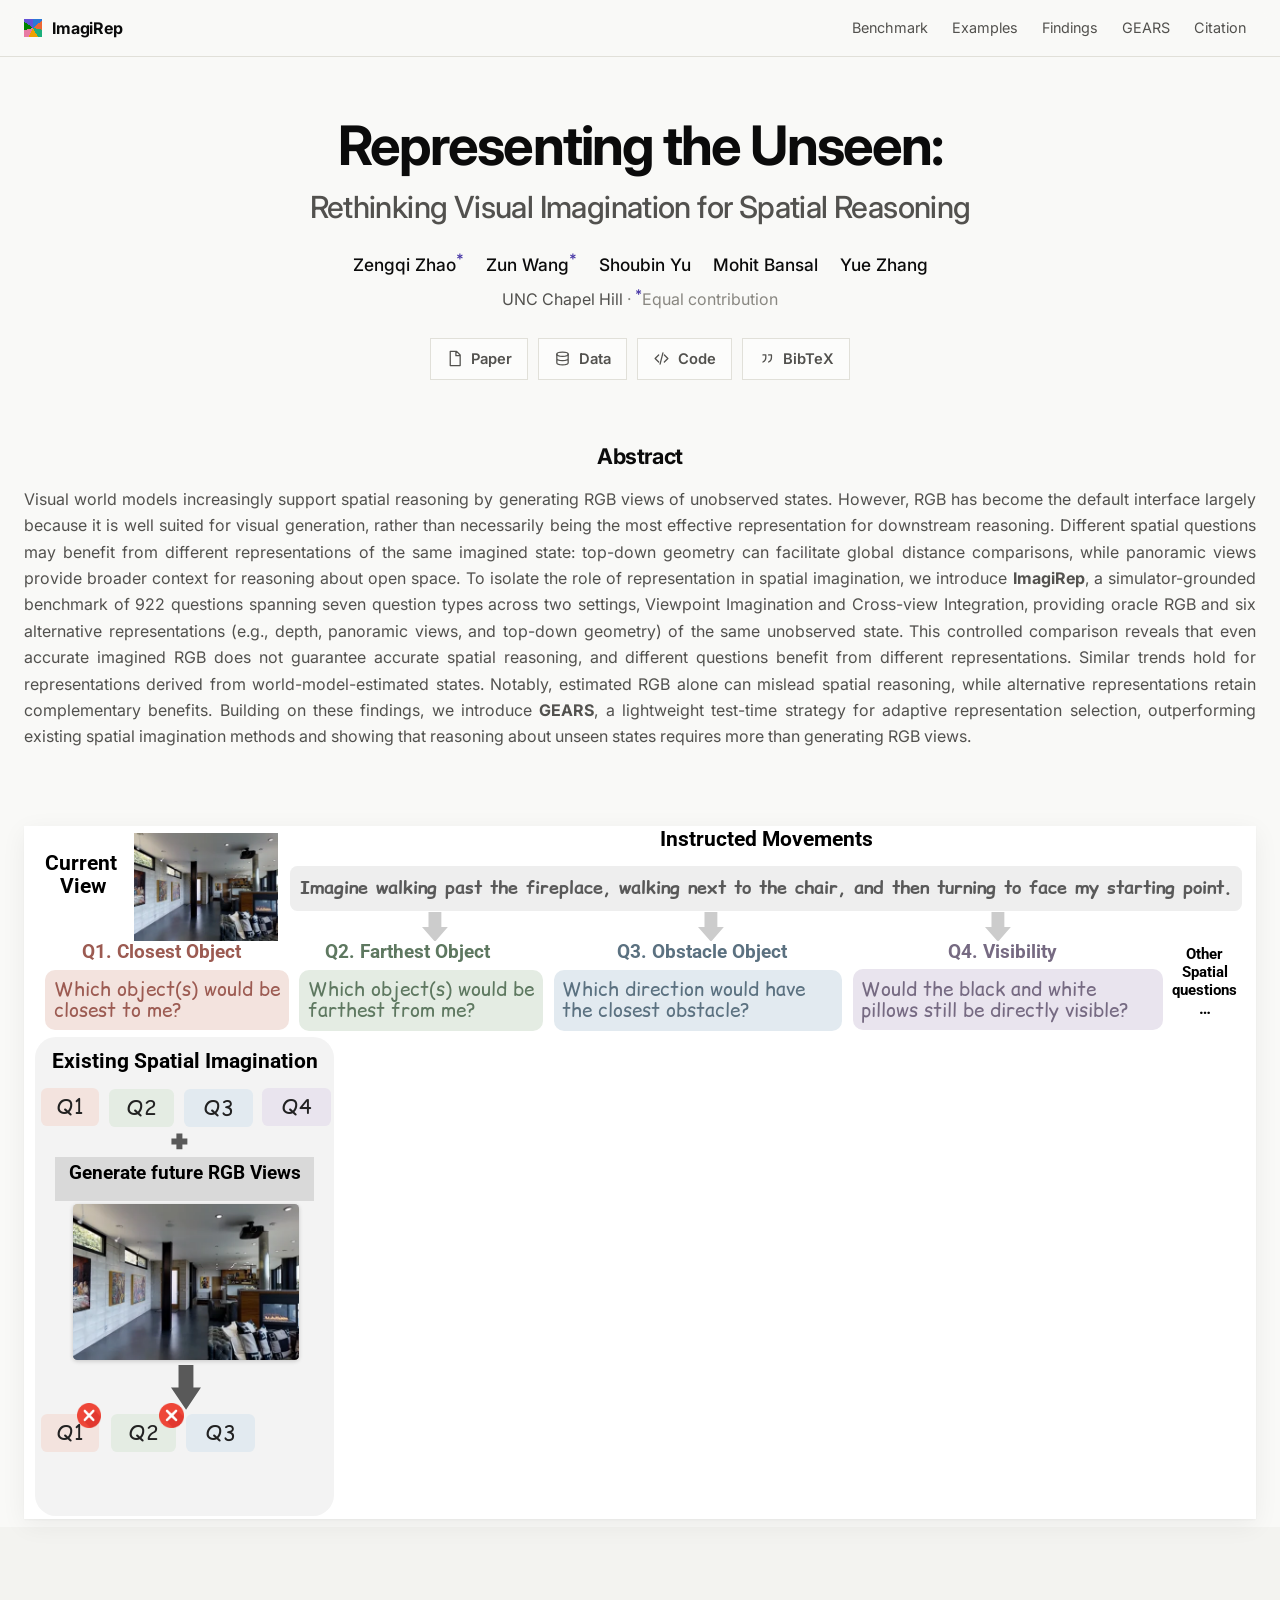
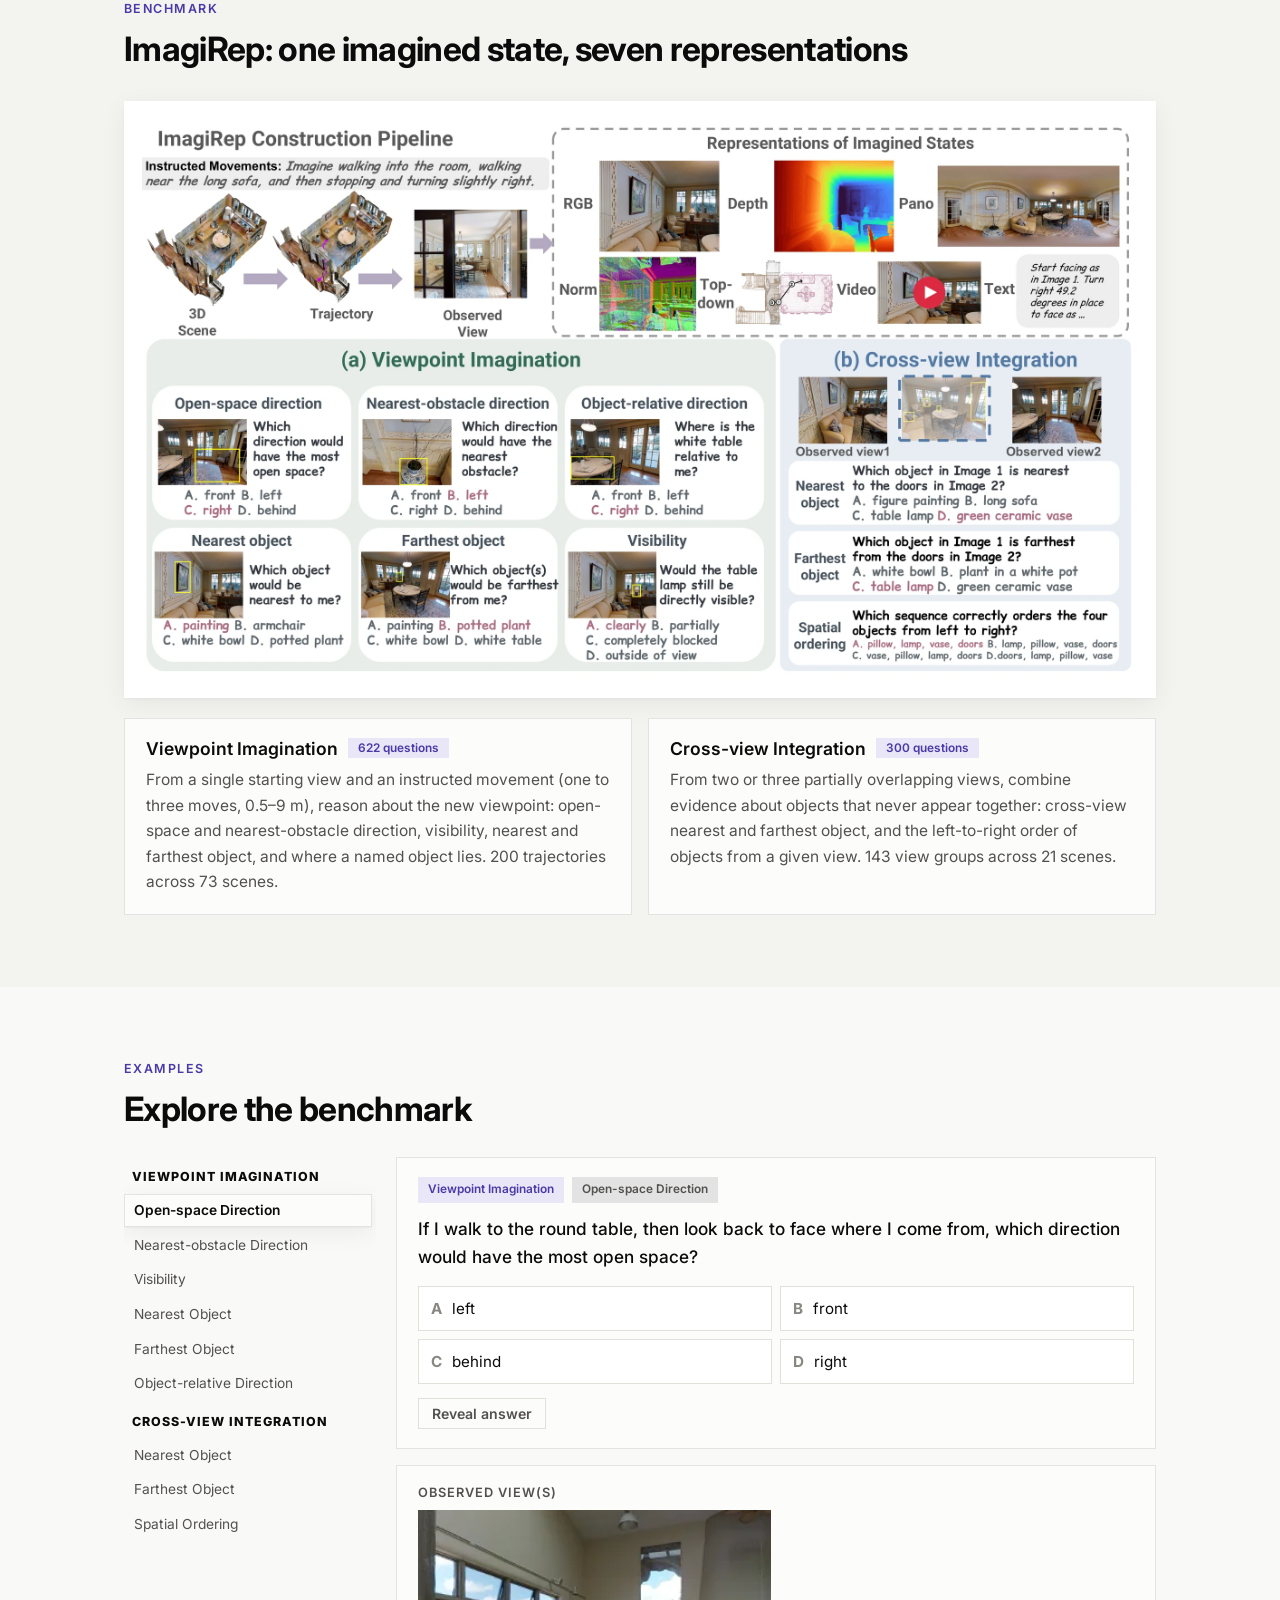
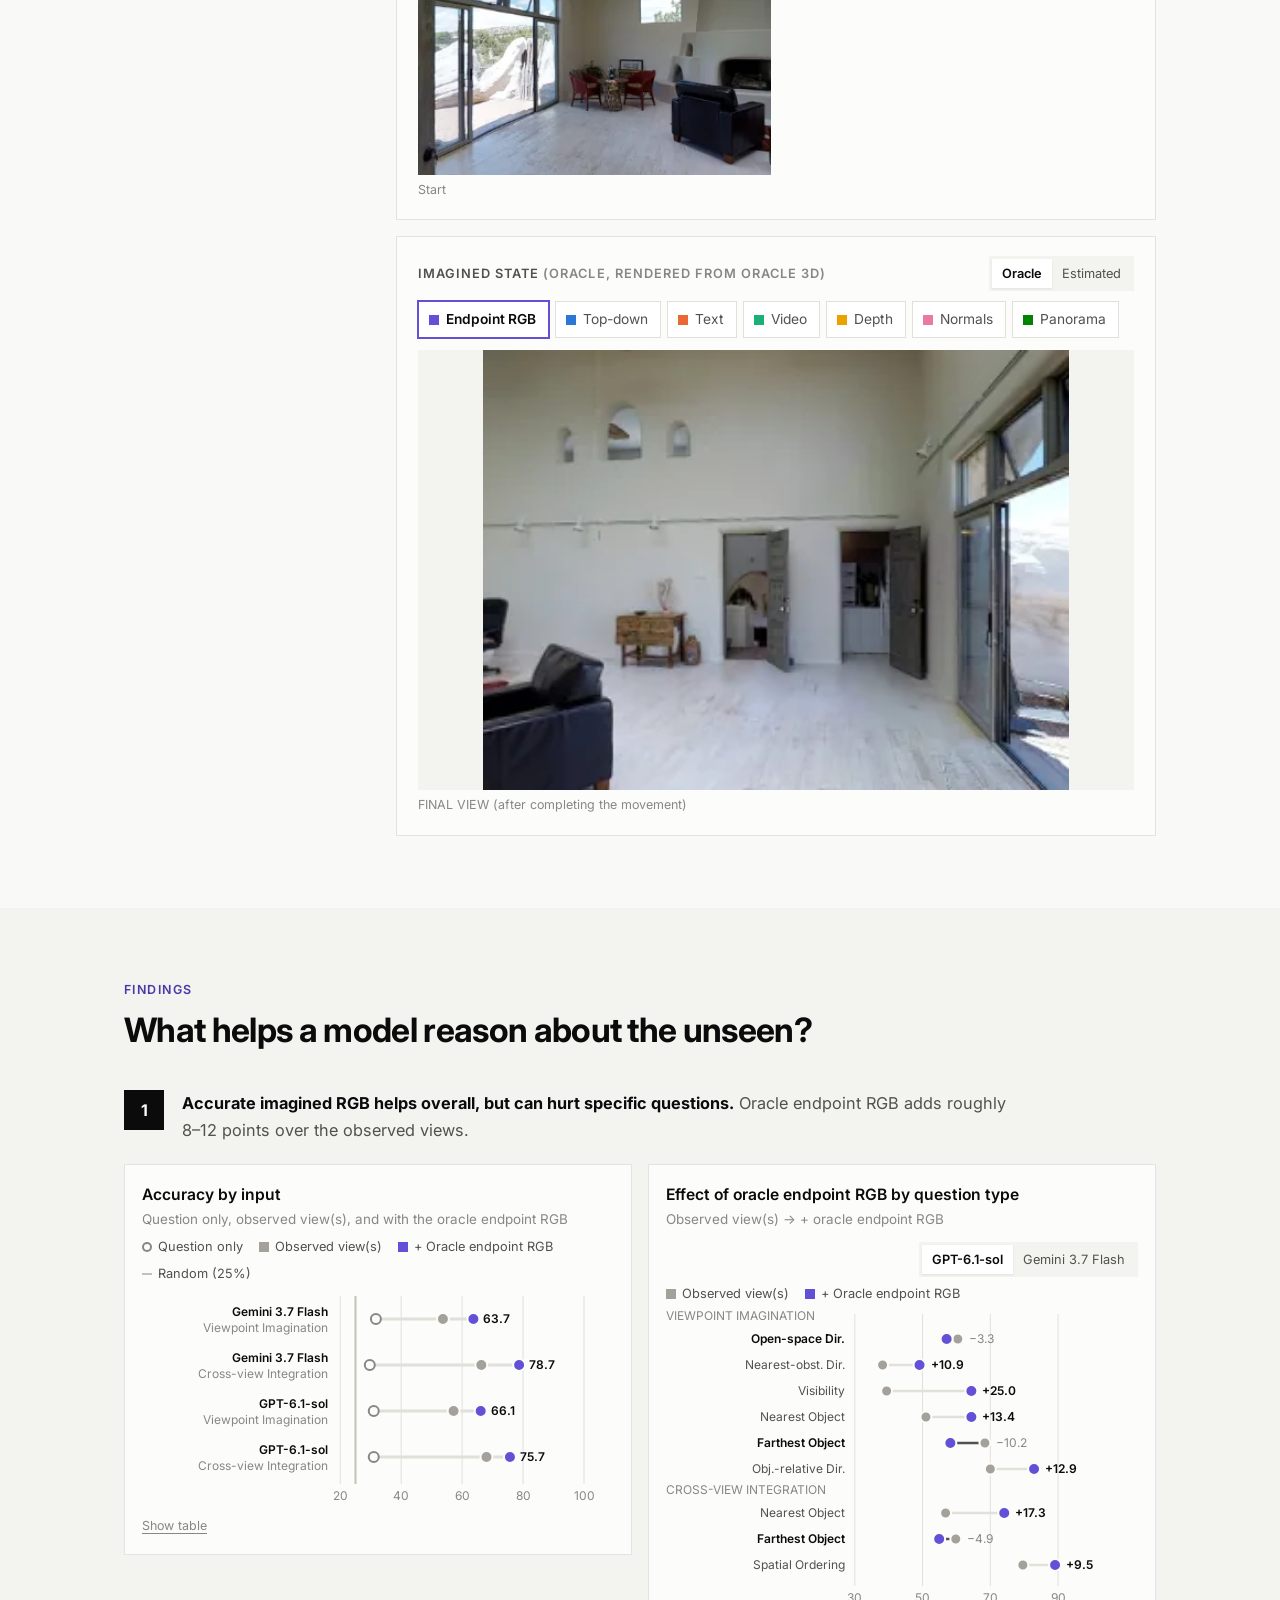
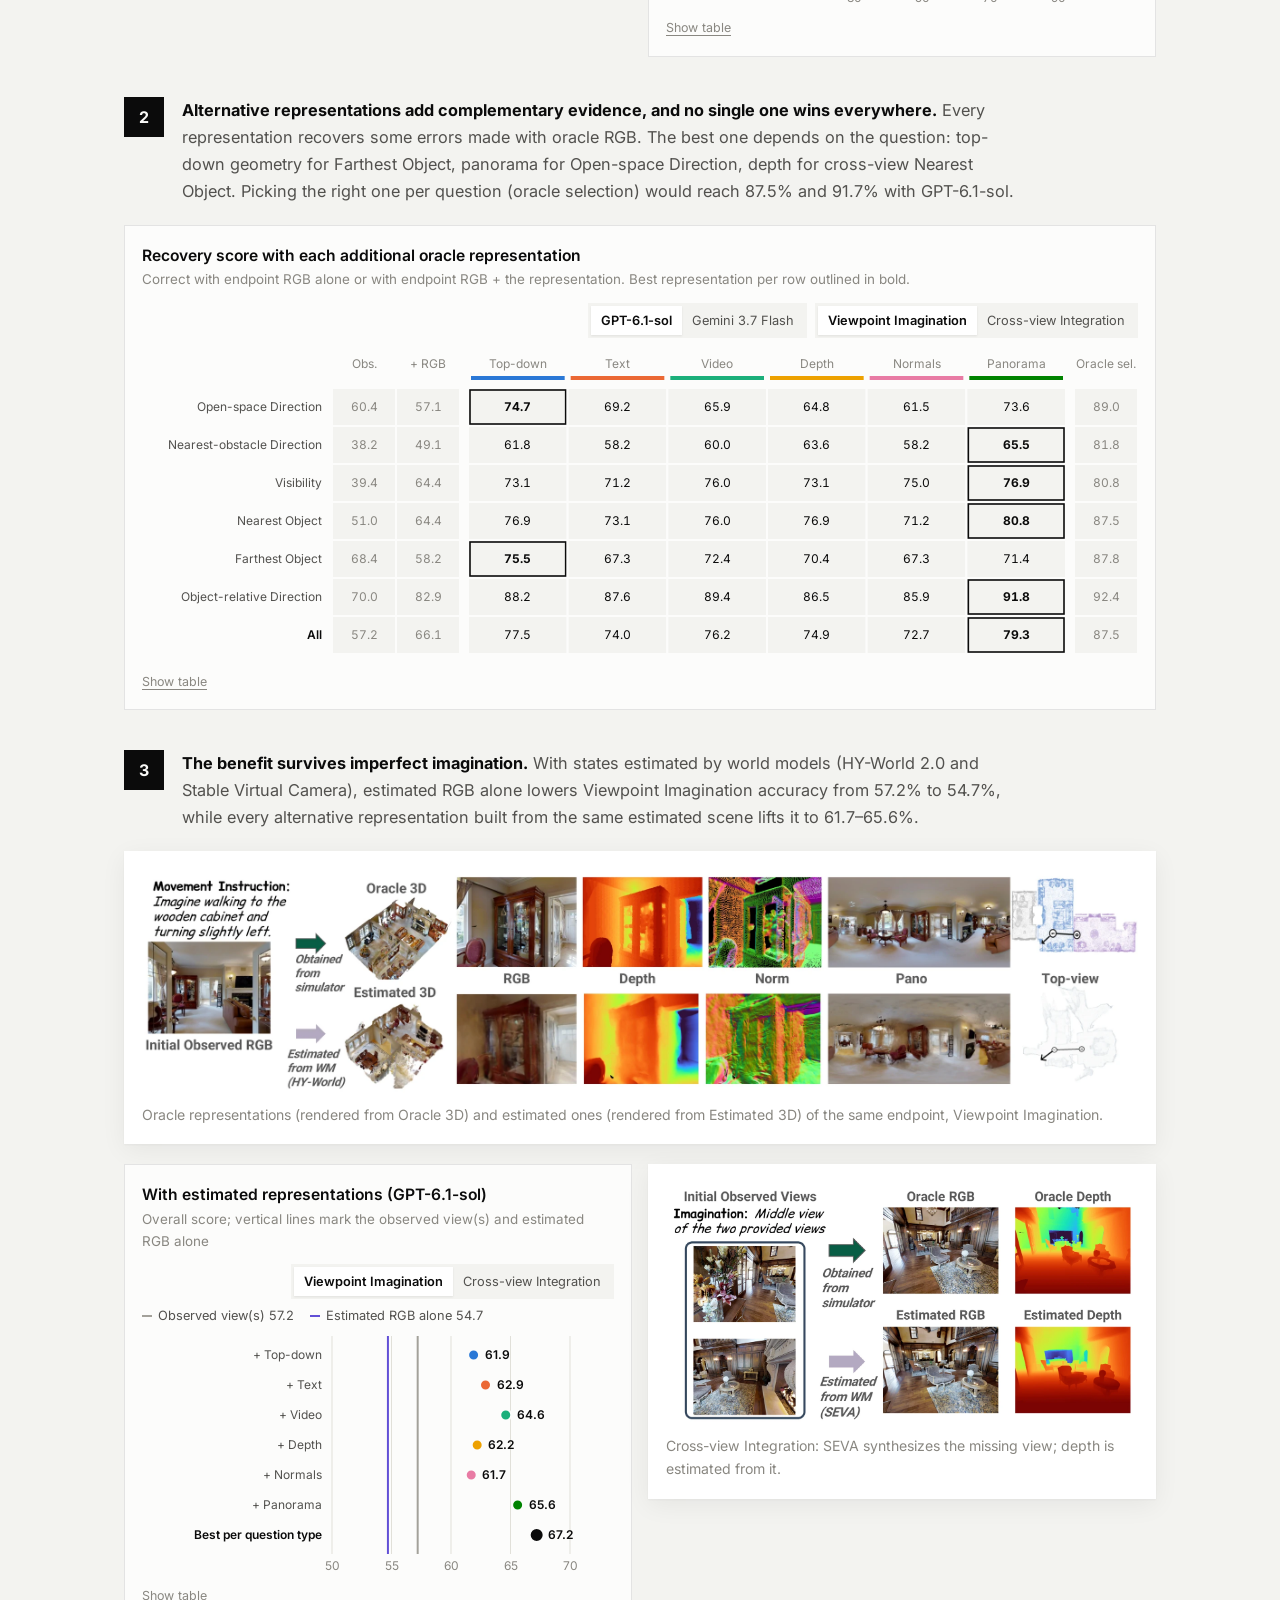
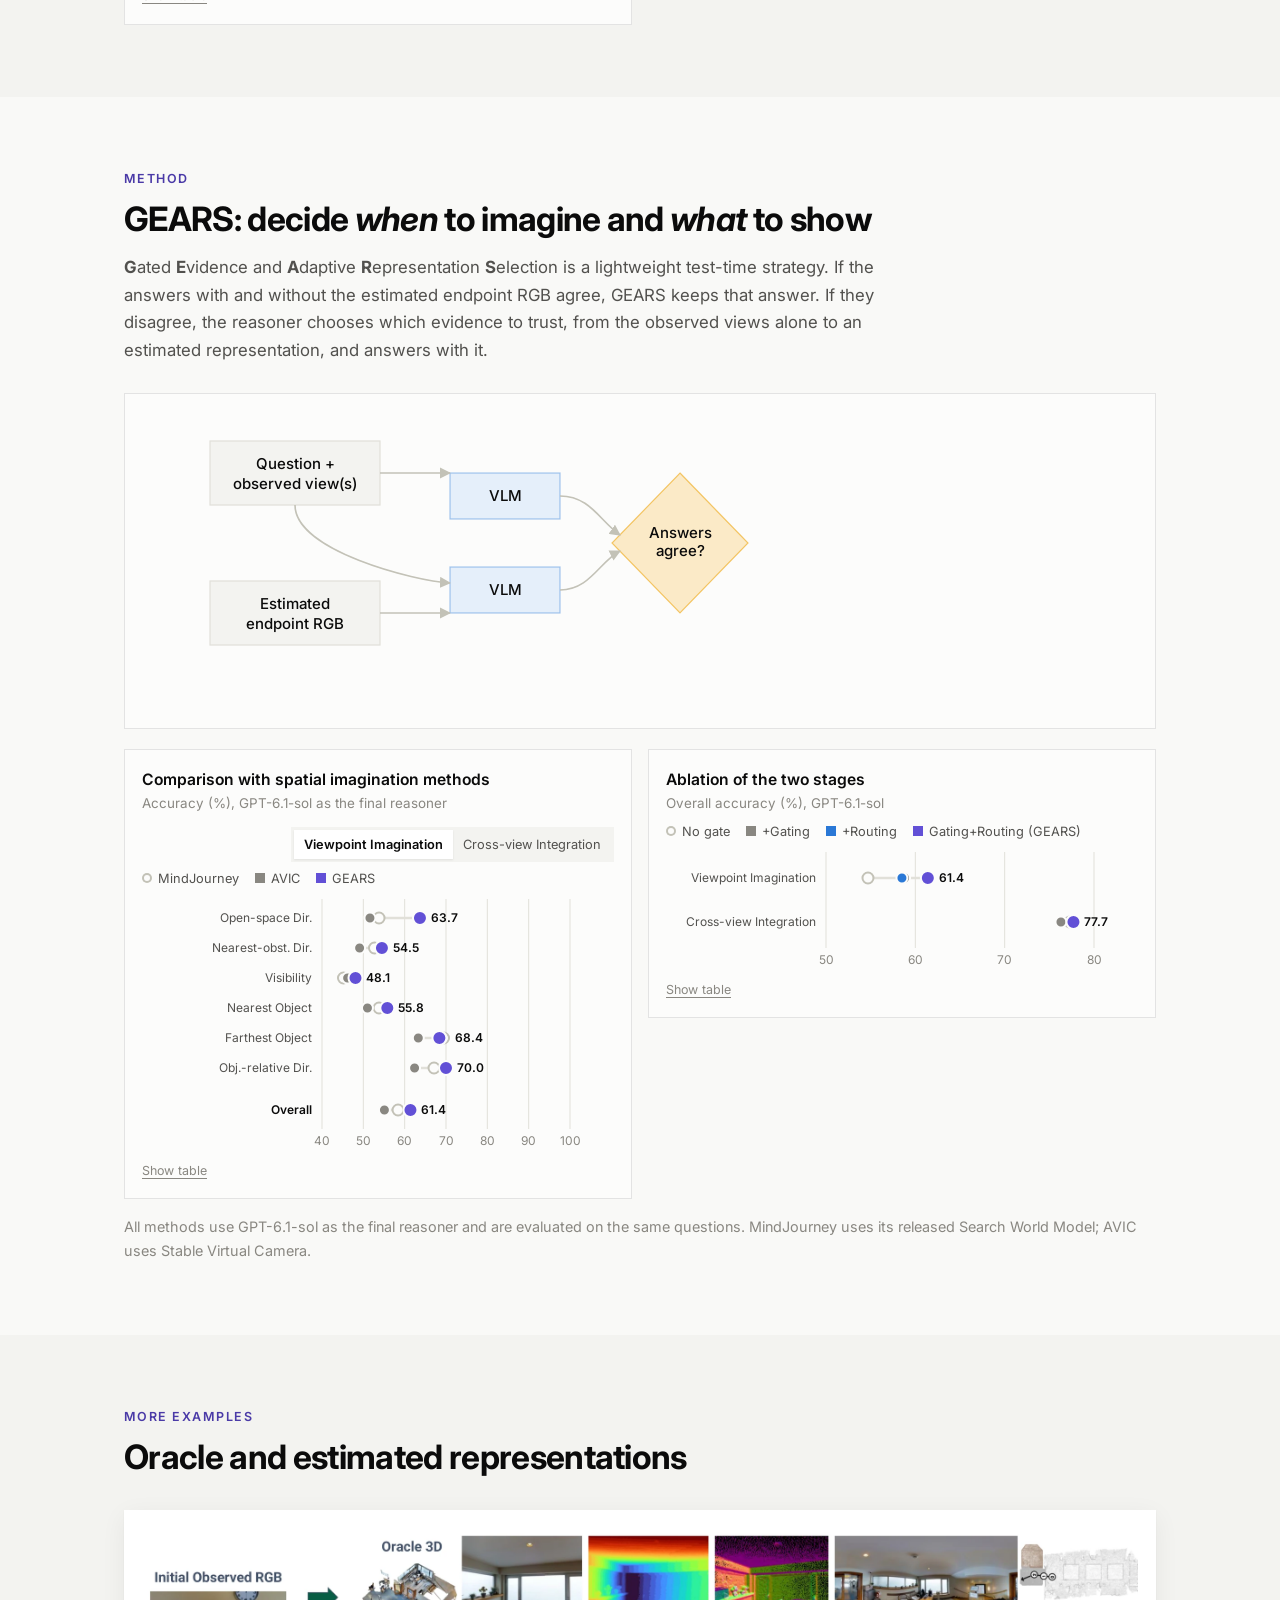
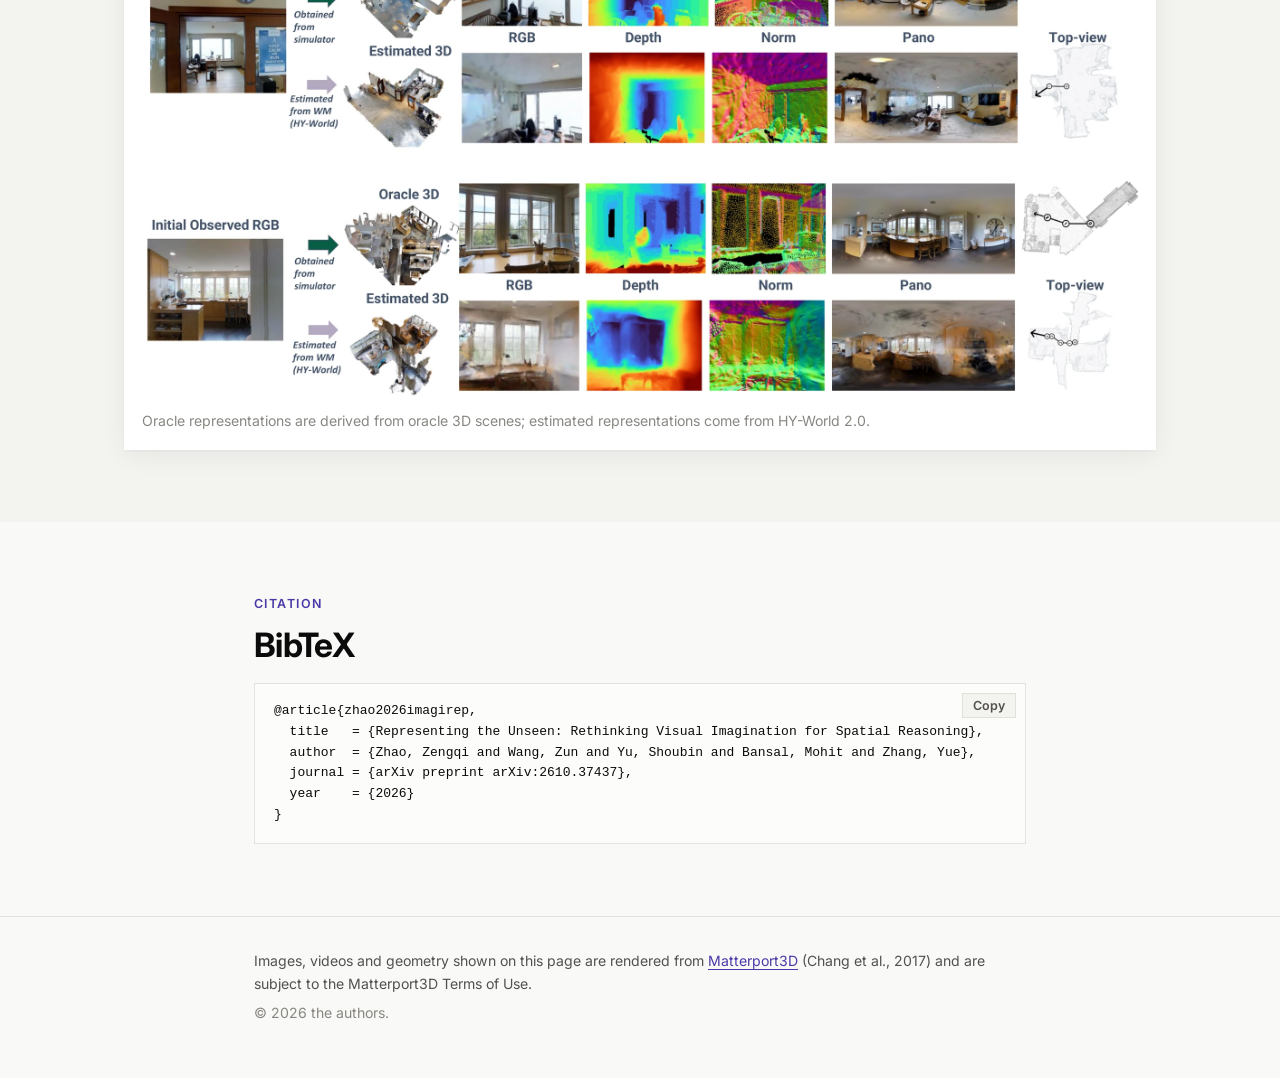
==== commit df3e08e2: "Link the Data button to the Hugging Face dataset" ====
--- a/index.html
+++ b/index.html
@@ -42,7 +42,7 @@
     <p class="affil">UNC Chapel Hill <span class="muted">&middot; <sup>*</sup>Equal contribution</span></p>
     <div class="links">
       <a class="btn" href="https://arxiv.org/abs/2610.37437"><svg viewBox="0 0 24 24" aria-hidden="true"><path d="M6 2h9l5 5v15H6z M14 2v6h6"/></svg>Paper</a>
-      <a class="btn" href="#" aria-disabled="true" data-soon><svg viewBox="0 0 24 24" aria-hidden="true"><ellipse cx="12" cy="6" rx="8" ry="3"/><path d="M4 6v12c0 1.7 3.6 3 8 3s8-1.3 8-3V6 M4 12c0 1.7 3.6 3 8 3s8-1.3 8-3"/></svg>Data<span class="soon">soon</span></a>
+      <a class="btn" href="https://huggingface.co/datasets/Imagirep/ImagiRep"><svg viewBox="0 0 24 24" aria-hidden="true"><ellipse cx="12" cy="6" rx="8" ry="3"/><path d="M4 6v12c0 1.7 3.6 3 8 3s8-1.3 8-3V6 M4 12c0 1.7 3.6 3 8 3s8-1.3 8-3"/></svg>Data</a>
       <a class="btn" href="https://github.com/Imagirep/ImagiRep"><svg viewBox="0 0 24 24" aria-hidden="true"><path d="m8 7-5 5 5 5 M16 7l5 5-5 5 M14 4l-4 16"/></svg>Code</a>
       <a class="btn" href="#citation"><svg viewBox="0 0 24 24" aria-hidden="true"><path d="M7 7h4v4c0 3-2 5-4 6 M15 7h4v4c0 3-2 5-4 6"/></svg>BibTeX</a>
     </div>
